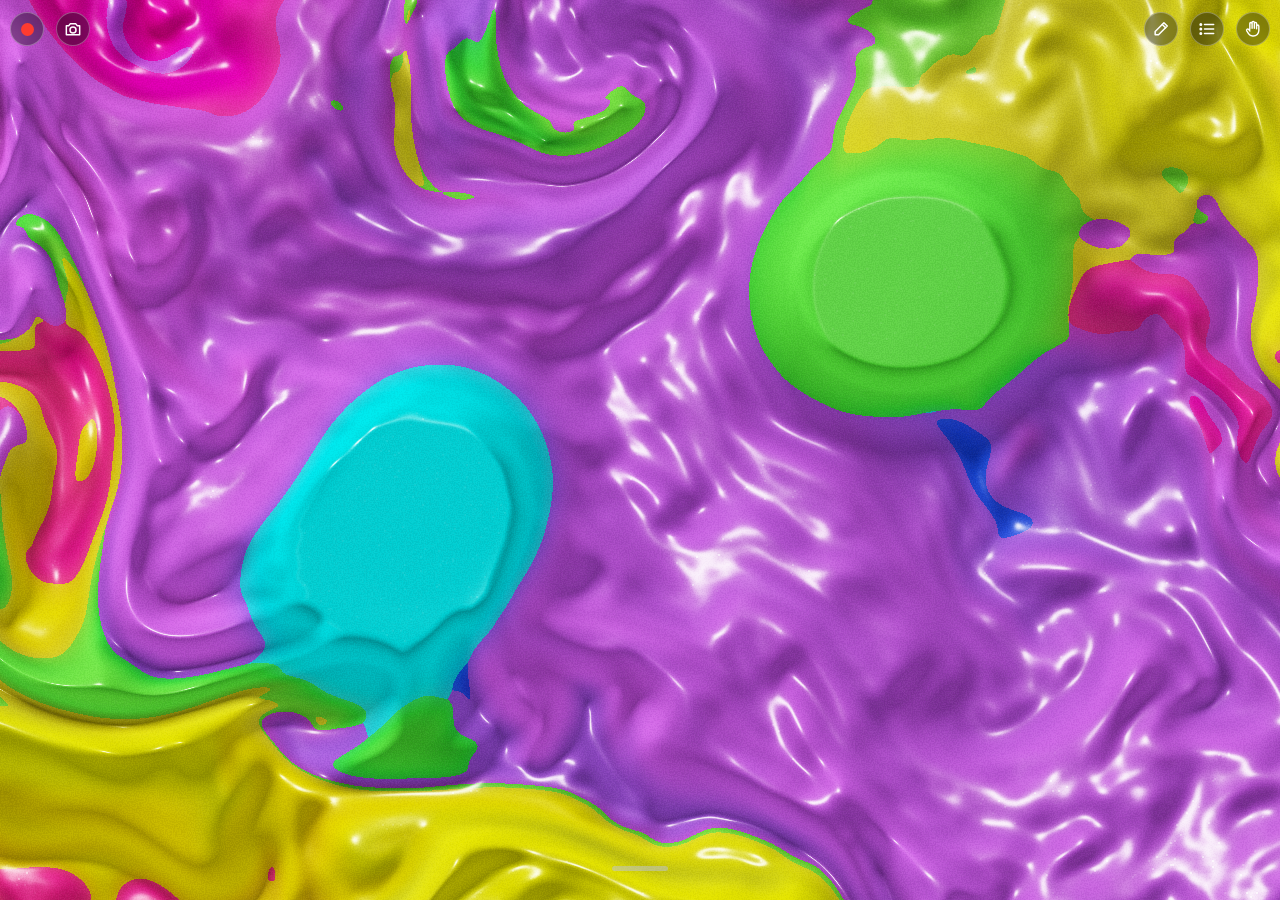
==== hand-art/index.html @ afaa4b69 "v146: new black ripple floor image; golden light comes and goes at random places Co-Authored-By: Cla" ====
<!doctype html>
<html lang="ko">
<head>
<meta charset="utf-8">
<meta name="viewport" content="width=device-width,initial-scale=1,viewport-fit=cover,user-scalable=no,interactive-widget=resizes-visual">
<title>Hand Flow Art</title>
<meta name="theme-color" content="#000000">
<link rel="manifest" href="manifest.json">
<link rel="stylesheet" href="fonts/gowun-batang.css">
<link rel="icon" href="icons/icon-192.png">
<link rel="apple-touch-icon" href="icons/apple-touch-icon.png">
<meta name="apple-mobile-web-app-capable" content="yes">
<meta name="mobile-web-app-capable" content="yes">
<style>
:root{--mtxt:#fff;--bg:#000;--glass:rgba(12,20,38,.62);--line:rgba(255,255,255,.14);--ink:#f4efe4;--mute:rgba(244,239,228,.66);--accent:#f7c844}
*{box-sizing:border-box;margin:0;padding:0;-webkit-tap-highlight-color:transparent}
html,body{height:100%;background:var(--bg);color:var(--ink);font:16px/1.4 -apple-system,"Pretendard","Apple SD Gothic Neo","Noto Sans KR",system-ui,sans-serif;overflow:hidden;touch-action:none;user-select:none;-webkit-user-select:none}
#app{position:fixed;left:50%;top:50%;width:100vw;height:100vh;overflow:hidden;transform:translate(-50%,-50%);transform-origin:50% 50%}
canvas#art,canvas#fx{position:fixed;inset:0;width:100%;height:100%;display:block}
canvas#fx{pointer-events:none}
.bar{display:block;width:56px;height:5px;border-radius:3px;background:rgba(190,196,206,.55);transition:background .35s,box-shadow .35s}
body.detect .bar{background:#fff;box-shadow:0 0 12px rgba(255,255,255,.95)}
#cap{position:fixed;top:env(safe-area-inset-top);left:env(safe-area-inset-left);right:env(safe-area-inset-right);z-index:8;display:flex;justify-content:space-between;align-items:center;padding:4px 4px 8px;pointer-events:none}
#cap .grp{display:flex;align-items:center;gap:0;pointer-events:auto}
#cap button{width:46px;height:50px;border:0;background:transparent;padding:0;color:#fff;touch-action:none;-webkit-tap-highlight-color:transparent;
  display:flex;align-items:center;justify-content:center;cursor:pointer}            /* big invisible touch area around each round button */
#cap .ring{width:34px;height:34px;border-radius:17px;border:1px solid rgba(255,255,255,.3);background:rgba(10,12,16,.40);backdrop-filter:blur(6px);-webkit-backdrop-filter:blur(6px);
  display:flex;align-items:center;justify-content:center;transition:transform .12s}
#cap button:active .ring{transform:scale(.9)}
#cap svg{width:20px;height:20px}
#gestBtn.on .ring{background:rgba(255,255,255,.92);color:#111;border-color:#fff}
body.detect #gestBtn.on .ring{box-shadow:0 0 12px rgba(255,255,255,.9)}
#gestBtn.busy .ring{animation:gbusy 1s ease-in-out infinite}
@keyframes gbusy{50%{opacity:.45}}
#recBtn .dot{width:13px;height:13px;border-radius:7px;background:#ff3b30;transition:border-radius .2s,width .2s,height .2s}
#recBtn.on .dot{width:11px;height:11px;border-radius:2px}
#recTime{font:600 12px/1 system-ui,sans-serif;margin-left:2px;color:#fff;background:rgba(255,59,48,.85);padding:5px 8px;border-radius:10px;display:none;font-variant-numeric:tabular-nums}
body.rec #recTime{display:block}
#flash{position:fixed;inset:0;background:#fff;opacity:0;pointer-events:none;z-index:7;transition:opacity .35s}
#grab{position:fixed;left:0;right:0;bottom:0;z-index:5;height:calc(env(safe-area-inset-bottom) + 64px);display:flex;justify-content:center;padding-top:30px;touch-action:none;transition:opacity .3s}
body.menu #grab{opacity:0;pointer-events:none}
.head{display:flex;flex-direction:column;align-items:center;gap:10px;padding:2px 0 12px;touch-action:none}
#status{font-size:16px;color:var(--ink);display:flex;align-items:center;gap:8px;text-align:center}
#status:before{content:"";width:8px;height:8px;border-radius:50%;background:rgba(190,196,206,.6);flex:0 0 auto}
body.detect #status:before{background:#fff;box-shadow:0 0 8px #fff}
.dock{position:fixed;left:50%;bottom:0;z-index:6;transform:translate(-50%,calc(100% + 24px));width:100%;max-width:430px;padding:0 16px calc(env(safe-area-inset-bottom) + 14px);transition:transform .38s cubic-bezier(.2,.8,.2,1)}
body.menu .dock{transform:translate(-50%,0)}
.panel{background:var(--glass);border:1px solid var(--line);border-radius:22px;padding:12px;backdrop-filter:blur(14px);-webkit-backdrop-filter:blur(14px)}
.row{display:flex;gap:8px}
.row+.row{margin-top:10px}
.chips{overflow-x:auto;scrollbar-width:none}
.chips::-webkit-scrollbar{display:none}
.chip{flex:0 0 auto;display:flex;align-items:center;gap:8px;border:1px solid var(--line);background:rgba(255,255,255,.04);color:var(--ink);border-radius:999px;padding:8px 12px 8px 8px;font:inherit;font-size:16px}
.chip i{display:flex;width:44px;height:18px;border-radius:9px;overflow:hidden}
.chip i span{flex:1}
.chip[aria-pressed=true]{border-color:var(--accent);background:rgba(247,200,68,.14)}
.btn{flex:1;min-height:48px;border:1px solid var(--line);background:rgba(255,255,255,.06);color:var(--ink);border-radius:14px;font:inherit;font-size:16px;font-weight:600}
.btn.main{flex:1.6;background:var(--ink);color:#101826;border-color:transparent}
.btn.main.on{background:#d8262c;color:#fff}
#gyroBtn.on,#musicBtn.on,#liteBtn.on{background:var(--ink);color:#101826}
.btn:active,.chip:active{transform:scale(.97)}
#install{display:none}
.speed{display:flex;align-items:center;gap:12px;margin:0 2px 12px;touch-action:none}
.speed span{font-size:16px;color:var(--mute);flex:0 0 auto}
.speed b{font-size:16px;font-weight:600;min-width:64px;text-align:right;font-variant-numeric:tabular-nums}
#speed,#plopSize{flex:1;-webkit-appearance:none;appearance:none;height:28px;background:transparent;touch-action:none}
#plopSize::-webkit-slider-runnable-track{height:4px;border-radius:2px;background:linear-gradient(90deg,#3a6a7a,#8fd3e8)}
#plopSize::-moz-range-track{height:4px;border-radius:2px;background:linear-gradient(90deg,#3a6a7a,#8fd3e8)}
#speed::-webkit-slider-runnable-track{height:4px;border-radius:2px;background:linear-gradient(90deg,#00c8ff,#ffd000,#ff5a00)}
#plopSize::-webkit-slider-thumb,#speed::-webkit-slider-thumb{-webkit-appearance:none;width:26px;height:26px;margin-top:-11px;border-radius:50%;background:#fff;box-shadow:0 1px 6px rgba(0,0,0,.4)}
#speed::-moz-range-track{height:4px;border-radius:2px;background:linear-gradient(90deg,#00c8ff,#ffd000,#ff5a00)}
#plopSize::-moz-range-thumb,#speed::-moz-range-thumb{width:26px;height:26px;border:0;border-radius:50%;background:#fff}
.seg{gap:0;margin:0 0 12px;overflow-x:auto;scrollbar-width:none;border:1px solid var(--line);border-radius:14px;padding:3px;background:rgba(255,255,255,.04)}
.seg::-webkit-scrollbar{display:none}
.seg button{flex:1 0 auto;padding:0 10px;min-height:42px;border:0;border-radius:11px;background:transparent;color:var(--mute);font:inherit;font-size:16px;font-weight:600}
.seg button[aria-pressed=true]{background:var(--ink);color:#101826}
body.water #palettes,body.pond #palettes,body.halo #palettes,body.light #palettes,body.cloud #palettes,body.ink #palettes{display:none}
body:not(.cloud) #clouds{display:none}
body:not(.ink) #inks{display:none}
body:not(.light) #lights{display:none}
body:not(.water) #plopRow,body:not(.water) #floors,body:not(.water) #rainRow{display:none}
body:not(.pond) #pondRow,body:not(.pond) #pondSunRow,body:not(.pond) #pondFloorRow{display:none}
#pondFloorRow{margin-bottom:8px}
#pondSunRow{margin-bottom:8px}
#pondRow{margin-bottom:10px}
#rainRow{margin-bottom:10px}
#rangeRow{margin-top:10px}
#rangeRow[hidden],#camRow[hidden]{display:none}
#gyroBtn{flex:1.45;white-space:nowrap;padding-left:6px;padding-right:6px}   /* removed from the menu (hand tracking: the ✋ button at the top) */
body:not(.halo) #haloColRow,body:not(.halo) #beadRow{display:none}
#dipRow[hidden]{display:none}
.chip i.sw{width:24px;height:18px;border-radius:9px;border:1px solid rgba(255,255,255,.25)}
.hint{font-size:16px;color:var(--mute);text-align:center;margin-top:10px;line-height:1.5}
.hint b{color:var(--ink);font-weight:600}
/* ---- 마음 남기기 ---- */
#mind{position:fixed;left:0;right:0;top:0;bottom:0;z-index:9;display:none;flex-direction:column;touch-action:auto;user-select:text;-webkit-user-select:text;
  background:rgba(0,0,0,.68)}                                  /* the art keeps flowing underneath at about 30% */
body.mind #mind{display:flex}
body.mind #grab,body.mind #cap,body.mind .dock{display:none}
.mhead{display:flex;align-items:center;justify-content:space-between;padding:calc(env(safe-area-inset-top) + 8px) 8px 4px}
.mhead button{width:52px;height:52px;border:0;background:transparent;color:var(--mtxt);display:flex;align-items:center;justify-content:center}
.mhead svg{width:28px;height:28px;filter:drop-shadow(0 1px 3px rgba(0,0,0,.35)) drop-shadow(0 2px 8px rgba(0,0,0,.35))}   /* the same white and the same soft shadow as the letters */
#mMusic.off{opacity:.45}
.mtitle{font-size:22px;font-weight:600;color:#fff;letter-spacing:.02em;text-shadow:0 1px 10px rgba(0,0,0,.45)}
.mbody{flex:1;display:flex;flex-direction:column;padding:28px 28px 0;min-height:0}
#mind .mdate,#mView .mdate{font-family:"Gowun Batang","Noto Serif KR","Nanum Myeongjo","Noto Serif CJK KR",serif;color:rgba(255,255,255,.78);font-size:16px;margin-bottom:16px;text-shadow:0 1px 6px rgba(0,0,0,.5)}
.mwrap{position:relative;flex:1;min-height:0}
#mText,#mFly{position:absolute;inset:0;width:100%;height:100%;padding:0;border:0;outline:0;resize:none;background:transparent;color:var(--mtxt);
  font:400 25px/1.8 "Gowun Batang","Noto Serif KR","Nanum Myeongjo","Noto Serif CJK KR",serif;letter-spacing:.01em;
  text-shadow:0 1px 3px rgba(0,0,0,.35),0 2px 16px rgba(0,0,0,.35);white-space:pre-wrap;word-break:keep-all;overflow-wrap:anywhere;caret-color:#fff}
#mText{overflow:auto}
#mText::placeholder{color:rgba(255,255,255,.55)}
#mFly{pointer-events:none;overflow:visible}
#mFly span{display:inline-block;transition-property:transform,opacity,filter;transition-timing-function:cubic-bezier(.3,.1,.3,1)}
.mfoot{display:flex;gap:14px;padding:12px 20px calc(env(safe-area-inset-bottom) + 18px)}
.mbtn{flex:1;height:54px;border-radius:27px;border:1px solid rgba(255,255,255,.38);background:rgba(255,255,255,.16);backdrop-filter:blur(12px);-webkit-backdrop-filter:blur(12px);
  color:#fff;font:600 18px/1 -apple-system,"Pretendard","Apple SD Gothic Neo","Noto Sans KR",system-ui,sans-serif;letter-spacing:.02em;text-shadow:0 1px 6px rgba(0,0,0,.3)}
.mbtn:active{transform:scale(.97);background:rgba(255,255,255,.24)}
.mbtn.solid{background:rgba(255,255,255,.88);color:#14202a;text-shadow:none;border-color:transparent}
.mbtn.danger{color:#ffb3ad}
#mModal{position:fixed;inset:0;z-index:11;display:none;align-items:center;justify-content:center;background:rgba(0,0,0,.42);backdrop-filter:blur(6px);-webkit-backdrop-filter:blur(6px);touch-action:auto;padding:20px}
#mModal.on{display:flex}
.mcard{width:100%;max-width:380px;max-height:100%;overflow:auto;background:rgba(18,26,36,.78);border:1px solid rgba(255,255,255,.16);border-radius:26px;padding:26px 20px 20px;color:#fff;
  backdrop-filter:blur(18px);-webkit-backdrop-filter:blur(18px);text-align:center}
.mcard h3{font-size:20px;font-weight:600;margin-bottom:8px}
.mcard p{color:rgba(255,255,255,.72);font-size:15px;line-height:1.5;margin-bottom:18px}
.mcard .mbtns{display:flex;flex-direction:column;gap:10px}
.mcard .mbtn{flex:0 0 auto;height:52px}
.mdots{display:flex;justify-content:center;gap:18px;margin:6px 0 22px}
.mdots i{width:16px;height:16px;border-radius:50%;border:1.5px solid rgba(255,255,255,.7)}
.mdots i.f{background:#fff;border-color:#fff}
.mdots.shake{animation:mshake .4s}
@keyframes mshake{20%,60%{transform:translateX(-10px)}40%,80%{transform:translateX(10px)}}
.mpad{display:grid;grid-template-columns:repeat(3,1fr);gap:10px;margin-bottom:12px}
.mpad button{height:60px;border-radius:30px;border:1px solid rgba(255,255,255,.18);background:rgba(255,255,255,.08);color:#fff;font:500 24px/1 system-ui,sans-serif}
.mpad button:active{background:rgba(255,255,255,.22)}
.mpad button.x{border:0;background:transparent;font-size:20px}
.mlink{border:0;background:transparent;color:rgba(255,255,255,.66);font:inherit;font-size:15px;padding:10px;text-decoration:underline;text-underline-offset:3px}
.mlist{display:flex;flex-direction:column;gap:10px;text-align:left;margin-bottom:14px}
.mcard.klist{display:flex;flex-direction:column;overflow:hidden}
.mcard.klist .mlist{flex:1 1 auto;min-height:0;overflow:auto;overscroll-behavior:contain}
.mcard.klist .mbtns{flex:0 0 auto}
#mCard.arming{pointer-events:none}   /* a tap that was meant for the button underneath never lands on what just appeared */
.mitem{display:flex;gap:12px;align-items:center;border:1px solid rgba(255,255,255,.14);background:rgba(255,255,255,.06);border-radius:16px;padding:8px;color:#fff;font:inherit;text-align:left}
.mitem .mthumb{width:52px;height:52px;border-radius:14px;flex:0 0 auto;object-fit:cover;background:#111;box-shadow:0 0 0 1px rgba(255,255,255,.22)}
.mrow{position:relative}
.mrow .mitem{width:100%;padding-right:52px}
.mitem>div{flex:1;min-width:0}
.mtrash{position:absolute;right:4px;top:50%;transform:translateY(-50%);width:44px;height:44px;border:0;border-radius:22px;background:transparent;color:rgba(255,255,255,.72);display:flex;align-items:center;justify-content:center}
.mtrash:active{background:rgba(255,255,255,.12)}
.mtrash svg{width:22px;height:22px}
.mitem b{display:block;font-size:13px;font-weight:500;color:rgba(255,255,255,.65);margin-bottom:3px}
.mitem span{display:block;font-size:16px;line-height:1.35;overflow:hidden;display:-webkit-box;-webkit-line-clamp:2;-webkit-box-orient:vertical}
#mView{position:fixed;inset:0;z-index:10;display:none;flex-direction:column;background:transparent;touch-action:auto}
#mView.on{display:flex}
#mView .mbtn[hidden]{display:none}
body.mlocked #mView .mbody,body.mlocked #mView .mfoot,body.mlocked #mView .mhead{visibility:hidden}   /* covered until the PIN is entered again */
#mView .mveil{position:absolute;inset:0;background:rgba(0,0,0,.68)}
body.mview #grab,body.mview #cap,body.mview .dock{display:none}
#mView > *:not(.mveil){position:relative}
#mView .mread{flex:1;overflow:auto;color:var(--mtxt);font:400 25px/1.8 "Gowun Batang","Noto Serif KR","Nanum Myeongjo","Noto Serif CJK KR",serif;white-space:pre-wrap;word-break:keep-all;overflow-wrap:anywhere;
  text-shadow:0 1px 3px rgba(0,0,0,.35),0 2px 16px rgba(0,0,0,.35);user-select:text;-webkit-user-select:text;
  width:100%;min-height:0;padding:0;border:0;outline:0;resize:none;background:transparent;caret-color:#fff;letter-spacing:.01em}   /* a kept note can be rewritten in place */
#mToast{position:fixed;left:50%;bottom:calc(env(safe-area-inset-bottom) + 96px);transform:translate(-50%,20px);z-index:12;opacity:0;pointer-events:none;
  background:rgba(18,26,36,.86);color:#fff;border-radius:20px;padding:11px 18px;font-size:15px;transition:opacity .3s,transform .3s;white-space:nowrap}
#mToast.on{opacity:1;transform:translate(-50%,0)}
</style>
</head>
<body>
<div id="app">
<canvas id="art"></canvas>
<canvas id="fx"></canvas>
<video id="video" playsinline muted style="display:none"></video>

<div id="cap"><div class="grp"><button id="recBtn" aria-label="녹화"><span class="ring"><span class="dot"></span></span></button>
  <button id="shotBtn" aria-label="캡처"><span class="ring"><svg viewBox="0 0 24 24" fill="none" stroke="currentColor" stroke-width="1.8" stroke-linecap="round" stroke-linejoin="round"><path d="M4 8h3l1.6-2.2h6.8L17 8h3v11H4z"/><circle cx="12" cy="13.2" r="3.6"/></svg></span></button><span id="recTime">0:00</span></div>
  <div class="grp">
  <button id="penBtn" aria-label="마음 남기기"><span class="ring"><svg viewBox="0 0 24 24" fill="none" stroke="currentColor" stroke-width="1.8" stroke-linecap="round" stroke-linejoin="round"><path d="M15.5 4.5l4 4L9 19H5v-4z"/><path d="M13.5 6.5l4 4"/></svg></span></button>
  <button id="bookBtn" aria-label="간직한 마음 리스트"><span class="ring"><svg viewBox="0 0 24 24" fill="none" stroke="currentColor" stroke-width="1.8" stroke-linecap="round" stroke-linejoin="round"><path d="M9 6.5h11M9 12h11M9 17.5h11"/><circle cx="4.6" cy="6.5" r=".9" fill="currentColor"/><circle cx="4.6" cy="12" r=".9" fill="currentColor"/><circle cx="4.6" cy="17.5" r=".9" fill="currentColor"/></svg></span></button>
  <button id="gestBtn" aria-label="손 인식 켜기"><span class="ring"><svg viewBox="0 0 24 24" fill="none" stroke="currentColor" stroke-width="1.7" stroke-linecap="round" stroke-linejoin="round"><path d="M8.2 12.2V5.6a1.35 1.35 0 0 1 2.7 0v5.6M10.9 11.2V4.2a1.35 1.35 0 0 1 2.7 0v7M13.6 11.2V5.4a1.35 1.35 0 0 1 2.7 0v6.4M16.3 11.8V8.6a1.35 1.35 0 0 1 2.7 0v5.2a6.6 6.6 0 0 1-6.6 6.6h-.9a5.6 5.6 0 0 1-4.7-2.6l-2.3-3.6a1.4 1.4 0 0 1 2.2-1.7l1.6 1.9"/></svg></span></button></div></div>
<div id="flash"></div>
<div id="grab" aria-label="메뉴 열기"><span class="bar"></span></div>

<div class="dock" id="sheet">
  <div class="panel">
    <div class="head" id="sheetHead"><span class="bar"></span><div id="status">손 인식 꺼짐 · 화면을 문질러 보세요</div></div>
    <div class="row seg" id="modeSeg"><button data-m="paint">Pigment</button><button data-m="water">Ripple</button><button data-m="pond">Puddle</button><button data-m="light">Aurora</button><button data-m="cloud">Cloud</button><button data-m="halo">Halo</button><button data-m="ink">Ink</button></div>
    <div class="speed"><span>흐름 속도</span><input type="range" id="speed" min="0" max="100" step="1"><b id="speedVal"></b></div>
    <div class="speed" id="plopRow"><span>퐁당 크기</span><input type="range" id="plopSize" min="0" max="100" step="1" aria-label="퐁당 크기"><b id="plopVal"></b></div>
    <div class="row chips" id="palettes"></div>
    <div class="row chips" id="lights"></div>
    <div class="row chips" id="clouds"></div>
    <div class="row chips" id="inks"></div>
    <div class="row chips" id="pondFloorRow"><button class="chip" data-pf="0"><i class="sw" style="background:linear-gradient(135deg,#8c8270,#c9bda4 45%,#6e675c)"></i>자갈</button><button class="chip" data-pf="1"><i class="sw" style="background:radial-gradient(circle,#111 30%,#e8b060 34%,#111 40%,#222 60%,#d99a48 64%,#111 70%)"></i>검은 물결</button></div>
    <div class="row chips" id="pondSunRow"><button class="chip" data-ps="0"><i class="sw" style="background:linear-gradient(135deg,#1d2622,#3e4a46 50%,#151b19)"></i>흐린 밤</button><button class="chip" data-ps="1"><i class="sw" style="background:linear-gradient(135deg,#fff3c4,#9fd1a0 50%,#5e8f63)"></i>햇살 낮</button></div>
    <div class="row chips" id="pondRow"><button class="chip" data-pr="0">비 그침</button><button class="chip" data-pr="1">약한 비</button><button class="chip" data-pr="2">장맛비</button><button class="chip" data-pr="3">폭우</button></div>
    <div class="row chips" id="rainRow"><button class="chip" data-r="0">비 없음</button><button class="chip" data-r="1">이슬비</button><button class="chip" data-r="2">비</button><button class="chip" data-r="3">소나기</button></div>
    <div class="row chips" id="haloColRow"><button class="chip" data-hc="white">링 화이트</button><button class="chip" data-hc="random">링 색 랜덤</button></div>
    <div class="speed" id="beadRow"><span>구슬 배경</span><input type="range" id="beadSize" min="20" max="100" step="1" aria-label="구슬 배경 범위"><b id="beadVal"></b></div>
    <div class="row chips" id="floors"><button class="chip" data-f="2"><i class="sw" style="background:linear-gradient(135deg,#000,#1b1d20 50%,#000)"></i>검은 유리</button><button class="chip" data-f="1"><i class="sw" style="background:linear-gradient(135deg,#1c2328,#3a464e 50%,#11171b)"></i>다크 그레이</button><button class="chip" data-f="3"><i class="sw" style="background:#1d2024;background-image:linear-gradient(#5a5f66 1.5px,transparent 1.5px),linear-gradient(90deg,#5a5f66 1.5px,transparent 1.5px);background-size:8px 8px"></i>그레이 타일</button><button class="chip" data-f="0"><i class="sw" style="background:linear-gradient(135deg,#8c8270,#c9bda4 45%,#6e675c)"></i>자갈</button><button class="chip" data-f="4"><i class="sw" style="background:linear-gradient(135deg,#7a3c12,#d08a45 45%,#8a4a1c)"></i>사우나</button></div>
    <div class="speed" id="rangeRow" hidden><span>손 인식 범위</span><input type="range" id="handRange" min="0" max="100" step="1" aria-label="손 인식 범위"><b id="handRangeVal"></b></div>
    <div class="row" id="camRow" hidden>
      <button class="btn main" id="camBtn">손 인식 시작</button>
      <button class="btn" id="seedBtn">새 캔버스</button>
      <button class="btn" id="snapBtn">저장</button>
    </div>
    <div class="row">
      <button class="btn" id="musicBtn">음악 끄기</button>
      <button class="btn" id="gyroBtn">기울기 센서 켜기</button>
      <button class="btn" id="fsBtn">전체화면</button>
      <button class="btn" id="install">앱 설치</button>
    </div>
    <div class="row"><button class="btn" id="pinBtn">비밀번호 바꾸기</button><button class="btn" id="liteBtn">가벼운 모드 켜기</button></div>
    <div class="row"><button class="btn" id="bakOut">마음 백업 내보내기</button><button class="btn" id="bakIn">백업 가져오기</button></div>
    <p class="hint" id="hintTxt"><b>손가락</b> 흐름 그리기 · <b>검지만 펴기</b> 방향 분사<br><b>엄지+검지 집기</b> 소용돌이 · <b>주먹</b> 굳히기<br><b>손가락 톡 굽히기</b> 색이 터짐</p>
    <p class="hint" id="ver">버전 146</p>
  </div>
</div>
<!-- 마음 남기기: write over the flowing art, then keep it (locked with a 4-digit PIN, on this phone only) or let it flow away -->
<div id="mind" aria-hidden="true">
  <div class="mhead"><button id="mBack" aria-label="닫기"><svg viewBox="0 0 24 24" fill="none" stroke="currentColor" stroke-width="1.7" stroke-linecap="round"><path d="M6 6l12 12M18 6L6 18"/></svg></button><button id="mShot" aria-label="이미지로 저장"><svg viewBox="0 0 24 24" fill="none" stroke="currentColor" stroke-width="1.7" stroke-linecap="round" stroke-linejoin="round"><path d="M4 8h3l1.6-2.2h6.8L17 8h3v11H4z"/><circle cx="12" cy="13.2" r="3.6"/></svg></button></div>
  <div class="mbody"><div id="mDate" class="mdate"></div><div class="mwrap"><textarea id="mText" placeholder="지금 마음을 적어 보세요" maxlength="3000"></textarea><div id="mFly"></div></div></div>
  <div class="mfoot"><button class="mbtn" id="mLet">흘려보내기</button><button class="mbtn" id="mKeep">간직하기</button></div>
</div>
<div id="mView" aria-hidden="true"><div class="mveil"></div>
  <div class="mhead"><button id="vBack" aria-label="닫기"><svg viewBox="0 0 24 24" fill="none" stroke="currentColor" stroke-width="1.7" stroke-linecap="round"><path d="M6 6l12 12M18 6L6 18"/></svg></button><button id="vShot" aria-label="이미지로 저장"><svg viewBox="0 0 24 24" fill="none" stroke="currentColor" stroke-width="1.7" stroke-linecap="round" stroke-linejoin="round"><path d="M4 8h3l1.6-2.2h6.8L17 8h3v11H4z"/><circle cx="12" cy="13.2" r="3.6"/></svg></button></div>
  <div class="mbody"><div id="vDate" class="mdate"></div><textarea class="mread" id="vText" maxlength="3000" spellcheck="false"></textarea></div>
  <div class="mfoot"><button class="mbtn" id="vDel">지우기</button><button class="mbtn" id="vShare">리스트 보기</button><button class="mbtn" id="vUndo" hidden>되돌리기</button><button class="mbtn" id="vSave" hidden>간직하기</button></div>
</div>
<div id="mModal" aria-hidden="true"><div class="mcard" id="mCard"></div></div>
<div id="mToast"></div>
</div><!-- #app -->

<script>
'use strict';
/* ================= Palettes ================= */
const PALETTES = {
  'Neon':      ['#00F0FF','#FF007F','#FFEF00','#4BFF36','#BF4BF8','#001EFF'],
  'Cyber':     ['#FE0194','#00E5FF','#7C4DFF','#F500EB','#0CD4FF','#EFFE01'],
  'Synthwave': ['#3A0CA3','#7209B7','#B5179E','#F72585','#4361EE','#4CC9F0'],
  'Tropical':  ['#4DEEEA','#74EE15','#FFE700','#F000FF','#001EFF','#00FFA3'],
  'Dream':     ['#FF5BFF','#D34DEE','#7B2BFF','#2AC9F9','#56F1FF','#F72585'],
  'White Blue':['#F4F8FF','#0A3DFF','#FFFFFF','#1E8BFF','#BFD7FF','#002A9E'],
  'Yellow Green':['#FFE600','#1FB83A','#FFF59A','#0B8A45','#C8F53A','#6EE86A'],
  'Mono':      ['#F2F2F2','#141414','#BDBDBD','#4A4A4A','#E0E0E0','#7A7A7A']
};
let paletteName = 'Neon';
const hex2rgb = h => [1,3,5].map(i => parseInt(h.substr(i,2),16)/255);
const pal = () => PALETTES[paletteName].map(hex2rgb);
let palFlat = new Float32Array(pal().flat());

/* ================= WebGL2 setup ================= */
const canvas = document.getElementById('art');
const gl = canvas.getContext('webgl2',{alpha:false,antialias:false,depth:false,stencil:false,preserveDrawingBuffer:false});
if(!gl){ document.getElementById('status').textContent='이 기기는 WebGL2를 지원하지 않습니다'; throw new Error('no webgl2'); }
const canRenderFloat = gl.getExtension('EXT_color_buffer_float') || gl.getExtension('EXT_color_buffer_half_float');
const hasF32Lin=!!gl.getExtension('OES_texture_float_linear');
const IFMT = canRenderFloat ? gl.RGBA16F : gl.RGBA8;
const TYPE = canRenderFloat ? gl.HALF_FLOAT : gl.UNSIGNED_BYTE;

const VS = `#version 300 es
precision highp float;
in vec2 aPos; uniform vec2 texel;
out vec2 vUv,vL,vR,vT,vB;
void main(){vUv=aPos*.5+.5;vL=vUv-vec2(texel.x,0.);vR=vUv+vec2(texel.x,0.);vT=vUv+vec2(0.,texel.y);vB=vUv-vec2(0.,texel.y);gl_Position=vec4(aPos,0.,1.);}`;
const H = `#version 300 es
precision highp float;precision highp sampler2D;
in vec2 vUv,vL,vR,vT,vB;out vec4 o;
/* inputs are wrapped (period 97) and multiplied by small numbers only: the values never grow large enough to lose precision on phone GPUs
   (large ones turned noise into straight seams and square blocks on some phones) */
float hash(vec2 p){p=mod(p,97.);vec3 q=fract(vec3(p.xyx)*.1031);q+=dot(q,q.yzx+33.33);return fract((q.x+q.y)*q.z);}
float vn(vec2 p){vec2 i=floor(p),f=clamp(p-i,0.,1.);f=f*f*(3.-2.*f);   /* f from p-floor(p): never disagrees with i on any GPU */return mix(mix(hash(i),hash(i+vec2(1,0)),f.x),mix(hash(i+vec2(0,1)),hash(i+1.),f.x),f.y);}
float bristle(vec2 uv,vec2 dims,float sd){vec2 q=uv*dims;return .55*vn(q/2.2+sd)+.3*vn(q/5.+sd*1.7)+.15*vn(q/11.-sd);}
`;
/* Pond noise that stays exact on phone GPUs: the lattice is wrapped (period 97) before hashing and the hash uses small multipliers,
   so the numbers never grow large enough to lose precision (large ones turn noise into straight lines and square blocks on some phones) */
const PD_GL=`float ph(vec2 p){p=mod(p,97.);p=fract(p*vec2(.1031,.1030));p+=dot(p,p.yx+33.33);return fract((p.x+p.y)*p.x);}
float pvn(vec2 p){vec2 i=floor(p),f=clamp(p-i,0.,1.);f=f*f*(3.-2.*f);return mix(mix(ph(i),ph(i+vec2(1,0)),f.x),mix(ph(i+vec2(0,1)),ph(i+1.),f.x),f.y);}
float fbm(vec2 p){float s=0.,a=.5;for(int i=0;i<5;i++){s+=a*pvn(p);p=mod(p*2.03+vec2(1.7,9.2),97.*8.);a*=.5;}return s;}
`;   // Pond: soft multi-scale noise
const FS = {
splatVelSet: H+`uniform sampler2D uT;uniform float aspect,radius,strength;uniform vec2 point;uniform vec3 color;
void main(){vec2 p=vUv-point;p.x*=aspect;float w=clamp(exp(-dot(p,p)/radius)*strength,0.,1.);vec2 b=texture(uT,vUv).xy;o=vec4(mix(b,color.xy,w),0.,1.);}`,
splatVel: H+`uniform sampler2D uT;uniform float aspect,radius;uniform vec2 point;uniform vec3 color;
void main(){vec2 p=vUv-point;p.x*=aspect;o=vec4(texture(uT,vUv).xyz+exp(-dot(p,p)/radius)*color,1.);}`,
splatDye: H+`uniform sampler2D uT;uniform float aspect,radius,strength;uniform vec2 point;uniform vec4 color;
void main(){vec2 p=vUv-point;p.x*=aspect;float g=exp(-dot(p,p)/radius);
float w=clamp(smoothstep(.06,.5,g)*strength,0.,1.);vec4 b=texture(uT,vUv);
o=vec4(mix(b.rgb,color.rgb,w),min(b.a+(w*.7+g*.6)*color.a*strength,3.2));}`,
maccormack: H+`uniform sampler2D uVel,uSrc;uniform vec2 simTexel,srcTexel;uniform float dt,sharp;uniform vec4 diss;
void main(){vec2 v=texture(uVel,vUv).xy*simTexel*dt;vec2 c=vUv-v;vec4 fwd=texture(uSrc,c);
vec2 xf=vUv+v;vec2 vf=texture(uVel,xf).xy*simTexel*dt;vec4 back=texture(uSrc,xf-vf);
vec4 r=fwd+.5*(texture(uSrc,vUv)-back);
vec2 b=(floor(c/srcTexel-.5)+.5)*srcTexel;
vec4 a1=texture(uSrc,b),a2=texture(uSrc,b+vec2(srcTexel.x,0.)),a3=texture(uSrc,b+vec2(0.,srcTexel.y)),a4=texture(uSrc,b+srcTexel);
r=clamp(r,min(min(a1,a2),min(a3,a4)),max(max(a1,a2),max(a3,a4)));
r=mix(fwd,r,sharp);
o=r/(1.+diss*dt);}`,
dyeSoft: H+`uniform sampler2D uT;uniform float k;                  /* a little paint diffusion: threads thinner than a few pixels melt back into the flow */
void main(){vec2 e=vec2(vR.x-vUv.x,vT.y-vUv.y)*2.2;vec4 c=texture(uT,vUv);
 vec4 a=(texture(uT,vUv+vec2(e.x,0.))+texture(uT,vUv-vec2(e.x,0.))+texture(uT,vUv+vec2(0.,e.y))+texture(uT,vUv-vec2(0.,e.y)))*.15
       +(texture(uT,vUv+e)+texture(uT,vUv-e)+texture(uT,vUv+vec2(e.x,-e.y))+texture(uT,vUv-vec2(e.x,-e.y)))*.1;
 o=mix(c,a/1.,k);}`,
detail: H+`uniform sampler2D uT;uniform vec2 dims;uniform float rate,sd;
void main(){float n=bristle(vUv,dims,sd);o=vec4(mix(rate<1.?texture(uT,vUv).x:n,n,min(rate,1.)),0.,0.,1.);}`,
advectVel: H+`uniform sampler2D uVel;uniform vec2 simTexel;uniform float dt,diss,bounce;
void main(){vec2 c=vUv-dt*texture(uVel,vUv).xy*simTexel;vec2 f=vec2(1.);
if(c.x<0.){c.x=-c.x;f.x=-bounce;}else if(c.x>1.){c.x=2.-c.x;f.x=-bounce;}
if(c.y<0.){c.y=-c.y;f.y=-bounce;}else if(c.y>1.){c.y=2.-c.y;f.y=-bounce;}
o=vec4(texture(uVel,c).xy*f/(1.+diss*dt),0.,1.);}`,
tiltForce: H+`uniform sampler2D uVel,uDye;uniform vec2 force;uniform float k;
void main(){vec4 d=texture(uDye,vUv);float dens=d.a+dot(d.rgb,vec3(.3,.5,.2))*.6-1.15;
o=vec4(texture(uVel,vUv).xy+force*dens*k,0.,1.);}`,
divergence: H+`uniform sampler2D uVel;
void main(){float L=texture(uVel,vL).x,R=texture(uVel,vR).x,T=texture(uVel,vT).y,B=texture(uVel,vB).y;vec2 C=texture(uVel,vUv).xy;
if(vL.x<0.)L=-C.x;if(vR.x>1.)R=-C.x;if(vT.y>1.)T=-C.y;if(vB.y<0.)B=-C.y;o=vec4(.5*(R-L+T-B),0.,0.,1.);}`,
curl: H+`uniform sampler2D uVel;
void main(){float L=texture(uVel,vL).y,R=texture(uVel,vR).y,T=texture(uVel,vT).x,B=texture(uVel,vB).x;o=vec4(.5*(R-L-T+B),0.,0.,1.);}`,
vorticity: H+`uniform sampler2D uVel,uCurl;uniform float curl,dt;
void main(){float L=texture(uCurl,vL).x,R=texture(uCurl,vR).x,T=texture(uCurl,vT).x,B=texture(uCurl,vB).x,C=texture(uCurl,vUv).x;
vec2 f=.5*vec2(abs(T)-abs(B),abs(R)-abs(L));f/=length(f)+1e-4;f*=curl*C;f.y*=-1.;
vec2 v=texture(uVel,vUv).xy+f*dt;o=vec4(clamp(v,-1000.,1000.),0.,1.);}`,
pressure: H+`uniform sampler2D uP,uDiv;
void main(){float L=texture(uP,vL).x,R=texture(uP,vR).x,T=texture(uP,vT).x,B=texture(uP,vB).x;o=vec4((L+R+T+B-texture(uDiv,vUv).x)*.25,0.,0.,1.);}`,
gradient: H+`uniform sampler2D uP,uVel;
void main(){float L=texture(uP,vL).x,R=texture(uP,vR).x,T=texture(uP,vT).x,B=texture(uP,vB).x;vec2 v=texture(uVel,vUv).xy-vec2(R-L,T-B);o=vec4(v,0.,1.);}`,
scale: H+`uniform sampler2D uT;uniform float value;void main(){o=value*texture(uT,vUv);}`,
ambient: H+`uniform sampler2D uVel;uniform float t,amp,dt,fine;
vec2 swirl(vec2 u,vec2 c,float r,float s){vec2 d=u-c;return vec2(-d.y,d.x)*exp(-dot(d,d)/r)*s;}
void main(){vec2 u=vUv;
vec2 f=vec2(sin(u.y*2.3+t*.31)+.5*sin(u.y*5.1+u.x*2.2-t*.58)+.16*fine*sin(u.y*11.+u.x*3.-t*1.05),
            cos(u.x*2.0-t*.27)+.5*cos(u.x*4.7-u.y*2.4+t*.49)+.16*fine*cos(u.x*10.-u.y*4.+t*.88));
f+=swirl(u,vec2(.5+.32*sin(t*.11),.5+.3*cos(t*.14)),.07,26.);
f-=swirl(u,vec2(.5+.3*cos(t*.09+2.),.5+.34*sin(t*.12+1.)),.05,30.);
f+=swirl(u,vec2(.5+.25*sin(t*.17+4.),.5+.25*sin(t*.07+3.)),.02,40.*fine);
o=vec4(texture(uVel,vUv).xy+f*amp*dt,0.,1.);}`,
init: H+`uniform vec3 pal[6];uniform float seed,aspect;
float fbm(vec2 p){float s=0.,a=.5;for(int i=0;i<5;i++){s+=a*vn(p);p=p*2.03+17.1;a*=.5;}return s;}
void main(){vec2 p=vUv*vec2(aspect,1.)*1.25+seed;float m=fbm(p);
 /* a fresh canvas: big marbled masses of every colour in the palette, already folded into each other (never one flat colour) */
 vec2 q=vUv*vec2(aspect,1.)*1.6+seed*.37;vec2 w=vec2(fbm(q+3.1),fbm(q+7.7))-.5;
 float k=fract(fbm(q+w*2.2)*3.2+seed*.13)*6.;float i0=floor(k),fk=k-i0;
 vec3 c0=pal[int(mod(i0,6.))],c1=pal[int(mod(i0+1.,6.))];
 o=vec4(mix(c0,c1,smoothstep(.82,.98,fk)),.9+.12*(m-.5));}`,
display: H+`uniform sampler2D uDye,uDet;uniform vec3 pal[6];uniform vec2 dyeTexel,vO;uniform float dotSize,relief,time,vZ;
float Hh(vec2 uv){vec4 d=texture(uDye,uv);float t=texture(uDet,uv).x;
return d.a*.78+dot(d.rgb,vec3(.3,.5,.2))*.22+(t-.5)*(.05+.04*d.a);}
vec2 grd(vec2 uv,vec2 e){return vec2(Hh(uv-vec2(e.x,0.))-Hh(uv+vec2(e.x,0.)),Hh(uv-vec2(0.,e.y))-Hh(uv+vec2(0.,e.y)));}
void main(){vec2 wuv=(vUv-.5)*vZ+.5+vO;   /* the screen is a window onto a larger canvas */vec4 d=texture(uDye,wuv);float t=texture(uDet,wuv).x;
vec2 g=grd(wuv,dyeTexel*1.5)*.05+grd(wuv,dyeTexel*4.5)*.45+grd(wuv,dyeTexel*12.)*.75;   /* relief from the broad shapes, not every thread */
vec3 n=normalize(vec3(g*relief,1.));
vec3 L=normalize(vec3(-.42,.62,.66));vec3 Hv=normalize(L+vec3(0.,0.,1.));
float diff=max(dot(n,L),0.);
float nh=max(dot(n,Hv),0.);float spec=pow(nh,70.)*1.05+pow(nh,12.)*.16;
float fres=pow(1.-n.z,2.);
float hC=Hh(wuv),hW=0.;for(int i=0;i<4;i++){float a=float(i)*1.5708+.6;hW+=Hh(wuv+vec2(cos(a),sin(a))*dyeTexel*9.);}hW*=.25;
float ao=clamp(1.-(hW-hC)*1.5,.62,1.1);
float lum=dot(d.rgb,vec3(.3,.55,.15));
vec3 nc=pal[0];float nd=1e3;for(int i=0;i<6;i++){vec3 q=d.rgb-pal[i];float dd=dot(q,q);if(dd<nd){nd=dd;nc=pal[i];}}
vec3 base=mix(d.rgb,nc,.6);
{vec3 b=clamp(base,0.,1.);float mx=max(b.r,max(b.g,b.b)),mn=min(b.r,min(b.g,b.b)),dl=mx-mn;   // to HSV
 float hh=0.;if(dl>1e-4){if(mx==b.r)hh=mod((b.g-b.b)/dl,6.);else if(mx==b.g)hh=(b.b-b.r)/dl+2.;else hh=(b.r-b.g)/dl+4.;}
 float sat=mx>0.?dl/mx:0.;
 float nm=max(nc.r,max(nc.g,nc.b)),ns=nm>0.?(nm-min(nc.r,min(nc.g,nc.b)))/nm:0.;          // as vivid as the nearest palette colour — whites stay white, blacks stay black
 float S=dl<.02?sat:max(sat,min(.82,ns)),V=max(mx,min(.72,nm));
 vec3 k=clamp(abs(mod(hh+vec3(0.,4.,2.),6.)-3.)-1.,0.,1.);base=V*mix(vec3(1.),k,S);}
base*=.95+.1*t;
vec3 c=base*(.52+.62*diff)*ao+spec*vec3(1.,.97,.92)*(.6+.4*min(d.a,1.5))+fres*base*.35;
vec2 q=gl_FragCoord.xy/dotSize;vec2 id=floor(q);vec2 f=q-id-.5;float h1=hash(id);
f+=(vec2(h1,hash(id+7.31))-.5)*.45;
float br=clamp(dot(c,vec3(.33)),0.,1.);float r=.36+.16*br+.06*h1;
float dm=1.-smoothstep(r-.17,r,length(f));
c=mix(c*.94,c*(1.02+.04*h1),dm);
c+=step(.988,hash(id+floor(time*4.)))*spec*.7;
c+=(hash(gl_FragCoord.xy+fract(time)*91.)-.5)*.025;
c=1.-exp(-c*1.6);c=clamp(mix(vec3(dot(c,vec3(.3,.55,.15))),c,1.18),0.,1.);o=vec4(c,1.);}`,
waterClear: H+`void main(){o=vec4(0.,0.,0.,1.);}`,
inkClear: H+`void main(){o=vec4(0.);}`,
inkPerm: H+`uniform float aspect,seed;
float fib(vec2 p,float a){mat2 r=mat2(cos(a),sin(a),-sin(a),cos(a));vec2 q=r*p;return vn(vec2(q.x*3.,q.y*85.));}
void main(){vec2 p=vec2(vUv.x*aspect,vUv.y)*6.+seed;
 float f=max(smoothstep(.55,.9,fib(p,.3)),max(smoothstep(.55,.9,fib(p*1.3+7.,1.4)),smoothstep(.55,.9,fib(p*.8+3.,2.4))));
 float fl=.5*vn(p*1.5)+.3*vn(p*4.3)+.2*vn(p*11.);
 float k=(.06+.72*smoothstep(.22,.78,fl)+.42*f)*(.68+.62*vn(p*23.))*.6;   /* very uneven paper → lobed, cauliflower edges */                  /* long kozo fibres carry water fastest; flocs and pores slow it */
 o=vec4(k,0.,0.,1.);}`,
inkSplat: H+`uniform sampler2D uT;uniform vec2 point;uniform float aspect,radius,water;uniform vec3 pig;
void main(){vec4 s=texture(uT,vUv);vec2 d=vUv-point;d.x*=aspect;float g=exp(-dot(d,d)/radius);
 o=vec4(s.rgb+pig*g,min(1.3,s.a+water*g));}`,
inkSettle: H+`uniform sampler2D uA,uS;uniform float fade,dep0,dep1;
void main(){vec4 c=texture(uA,vUv);float w=c.a;float thin=1.-smoothstep(.03,.35,w);float dr=w<.015?1.:clamp(dep0+dep1*thin,0.,1.);
 o=vec4(texture(uS,vUv).rgb*fade+c.rgb*dr,1.);}`,
inkStep: H+`uniform sampler2D uA,uK;uniform vec2 tilt,texel;uniform float dw,gt,pk,dp,ev0,ev1,dep0,dep1;
vec4 F(vec4 n,float kn,vec2 d,vec4 c,float k){                       // flux from neighbour n into this cell: (pigment, water)
 float kf=sqrt(k*kn),w=c.a,wn=n.a,wm=.5*(w+wn);
 float fw=dw*kf*wm*(wn-w);                                          /* wet paper pulls water on: a sharp, creeping front */
 float g=dot(tilt,-d);fw+=gt*kf*(g>0.?g*wn:g*w);                    /* tilted phone: water runs downhill */
 vec3 cn=n.rgb/max(wn,.03),cc=c.rgb/max(w,.03);
 vec3 fp=(fw>0.?fw*cn:fw*cc)*pk+dp*kf*min(1.,wm*3.)*(n.rgb-c.rgb);  /* ink rides the water, lagging a little behind it */
 return vec4(fp,fw);}
void main(){vec4 c=texture(uA,vUv);float k=texture(uK,vUv).r;
 vec4 s=F(texture(uA,vL),texture(uK,vL).r,vec2(-1.,0.),c,k)+F(texture(uA,vR),texture(uK,vR).r,vec2(1.,0.),c,k)
       +F(texture(uA,vT),texture(uK,vT).r,vec2(0.,1.),c,k)+F(texture(uA,vB),texture(uK,vB).r,vec2(0.,-1.),c,k);
 vec2 e1=texel,e2=vec2(texel.x,-texel.y);                                /* diagonals too: round stains, not octagons */
 s+=.5*(F(texture(uA,vUv+e1),texture(uK,vUv+e1).r,vec2(.7071,.7071),c,k)+F(texture(uA,vUv-e1),texture(uK,vUv-e1).r,vec2(-.7071,-.7071),c,k)
       +F(texture(uA,vUv+e2),texture(uK,vUv+e2).r,vec2(.7071,-.7071),c,k)+F(texture(uA,vUv-e2),texture(uK,vUv-e2).r,vec2(-.7071,.7071),c,k));
 float w=c.a,thin=1.-smoothstep(.03,.35,w),dr=w<.015?1.:clamp(dep0+dep1*thin,0.,1.);   /* ink settles fastest where the water thins: dark rims */
 o=vec4(max(c.rgb+s.rgb-c.rgb*dr,0.),max(w+s.a-(ev0+ev1*w),0.));}`,
inkShow: H+`uniform sampler2D uS,uA;uniform float aspect,vZ;uniform vec2 simTexel,vO;
float fbm(vec2 p){float s=0.,a=.5;for(int i=0;i<4;i++){s+=a*vn(p);p=p*2.03+17.1;a*=.5;}return s;}
float fib(vec2 p,float a){mat2 r=mat2(cos(a),sin(a),-sin(a),cos(a));vec2 q=r*p;return vn(vec2(q.x*2.,q.y*70.));}
vec2 h2i(vec2 p){return vec2(hash(p),hash(p+19.19));}
vec3 crumple(vec2 p,float sd){                                       // crumpled paper: tilted facets + creases (x: facet light, y: crease distance, z: crease strength)
 p+=.55*vec2(fbm(p*.45+sd),fbm(p*.45+sd+5.))+.12*vec2(vn(p*2.3+sd),vn(p*2.3-sd));   /* creases wander, never ruler-straight */
 vec2 ip=floor(p),fp=p-ip;float d1=8.,d2=8.;vec2 id=ip,id2=ip;
 for(int y=-1;y<=1;y++)for(int x=-1;x<=1;x++){vec2 o2=vec2(x,y);vec2 r=o2+.15+.7*h2i(ip+o2+sd)-fp;float d=dot(r,r);
  if(d<d1){d2=d1;id2=id;d1=d;id=ip+o2;}else if(d<d2){d2=d;id2=ip+o2;}}
 vec2 tl=h2i(id*1.7+sd)-.5;
 float st=hash(id+id2+sd*.37);st=st*st;                                /* some creases deep, most faint */
 return vec3(dot(tl,vec2(-.6,.8)),sqrt(d2)-sqrt(d1),st);}
vec3 hanji(vec2 p,out float crease){
 vec3 c=vec3(.935,.885,.785);
 c=mix(c,vec3(.89,.82,.70),smoothstep(.45,.85,fbm(p*1.6+3.))*.45);          /* uneven, slightly aged tone */
 c*=.955+.07*fbm(p*4.5+8.);
 vec3 A=crumple(p*2.6,1.3),B=crumple(p*6.5,7.7);
 c*=1.+A.x*.13+B.x*.075;                                                /* each facet catches the light a little differently */
 float w1=.012+.02*A.z,w2=.016+.02*B.z;
 float k1=(1.-smoothstep(0.,w1,A.y))*(.25+.75*A.z),k2=(1.-smoothstep(0.,w2,B.y))*(.15+.6*B.z);
 // fine wrinkles: thin wandering ridge lines at three sizes, each with a lit side and a shaded side
 float wr=0.,wl=0.;
 for(int i=0;i<3;i++){float sc=2.8*pow(2.25,float(i)),am=1./(1.+float(i)*.7);vec2 o=vec2(float(i)*7.3,float(i)*3.1);
  float r=1.-abs(2.*fbm(p*sc+o)-1.),r2=1.-abs(2.*fbm((p+vec2(-.0025,.0035)/sc*3.)*sc+o)-1.);
  wr+=pow(r,14.)*am;wl+=(pow(r2,14.)-pow(r,14.))*am;}
 crease=max(k1,min(1.,wr));
 c*=1.-.135*k1-.075*k2-.21*wr;c+=vec3(.15,.143,.12)*clamp(wl,0.,1.);      /* crease shadows and lit lips */
 c+=vec3(.075,.072,.06)*(1.-smoothstep(0.,.015,abs(A.y-w1-.012)))*A.z;   /* a bright lip beside the deep creases */
 float f1=smoothstep(.70,.95,fib(p*4.,.4)),f2=smoothstep(.70,.95,fib(p*5.3+3.,1.9)),f3=smoothstep(.75,.97,fib(p*7.1+9.,2.8)),f4=smoothstep(.80,.98,fib(p*11.+2.,.9));
 c+=vec3(.035,.031,.022)*max(f1,f2);c-=vec3(.045,.05,.055)*f3+vec3(.03,.04,.05)*f4;   /* long mulberry fibres, light and dark */
 float pulp=vn(p*120.)*.6+vn(p*260.)*.4;c*=.92+.16*pulp;                /* rough pulp: clumps and pits */
 c*=.93+.13*vn(p*700.);                                                /* tooth of the paper */
 c-=vec3(.10,.11,.13)*smoothstep(.985,1.,hash(floor(p*520.)))*.55;       /* tiny specks of bark */
 return c;}
float dens(vec2 uv){return dot(texture(uS,uv).rgb,vec3(.3333));}
void main(){vec2 uv=(vUv-.5)*vZ+.5+vO;vec2 p=vec2(uv.x*aspect,uv.y);   /* the hanji sheet is larger than the screen: tilting slides along it */
 vec2 wv=(vec2(vn(p*70.),vn(p*70.+7.3))-.5)*simTexel*3.2;            /* the fibres fray every edge */
 vec3 S=texture(uS,uv+wv).rgb;vec4 A=texture(uA,uv+wv);
 vec3 ab=S+A.rgb*.8;float d=dot(ab,vec3(.3333));
 // fine dendrites where a stain ends: ink pulled along single fibres
 float gx=dens(uv+wv+vec2(simTexel.x,0.))-dens(uv+wv-vec2(simTexel.x,0.)),gy=dens(uv+wv+vec2(0.,simTexel.y))-dens(uv+wv-vec2(0.,simTexel.y));
 float halo=.25*(dens(uv+wv+vec2(4.*simTexel.x,0.))+dens(uv+wv-vec2(4.*simTexel.x,0.))+dens(uv+wv+vec2(0.,4.*simTexel.y))+dens(uv+wv-vec2(0.,4.*simTexel.y)));
 float edge=max(smoothstep(.02,.10,length(vec2(gx,gy)))*smoothstep(.03,.18,d),smoothstep(.02,.12,halo)*(1.-smoothstep(.02,.12,d)))*(1.-smoothstep(.9,2.2,d));
 vec2 q=p*38.+vec2(fbm(p*7.),fbm(p*7.+4.))*2.5;
 float v1=1.-abs(2.*fbm(q)-1.),v2=1.-abs(2.*fbm(q*2.3+9.)-1.);
 float veins=max(smoothstep(.93,.99,v1),smoothstep(.95,.995,v2)*.7)*smoothstep(.35,.7,fbm(p*5.+2.));   /* only here and there */
 vec3 hue=ab/max(d,1e-4);
 float crisp=smoothstep(.006,.03,d+(vn(p*150.)-.5)*.02);              /* stains end in a crisp, frayed line, not a blur */
 ab*=crisp;
 float lv=d*2.6+(fbm(p*14.)-.5)*.5,fr=fract(lv);                       /* each wash dried with its own faint rim */
 ab+=hue*smoothstep(.0,.05,fr)*(1.-smoothstep(.05,.16,fr))*smoothstep(.05,.2,d)*(1.-smoothstep(1.2,2.,d))*.10;
 ab+=hue*veins*edge*max(.35,halo*.9);
 ab*=mix(1.,.72+.56*vn(p*430.),.55);                                 /* pigment caught in the paper's grain */
 ab*=1.+.55*smoothstep(.05,.6,d)*(fbm(p*9.+fbm(p*3.)*2.)-.5)+.25*(fbm(p*31.)-.5);   /* mottled clouds inside the stain */
 ab=3.2*(1.-exp(-ab/3.2));
 float cr;vec3 pap=hanji(p,cr);
 ab*=1.+.18*cr*smoothstep(.02,.2,d);                                   /* ink pools a little in the deep creases */
 vec3 col=pap*exp(-ab);
 col*=1.-.05*smoothstep(.05,.6,A.a);                                 /* still-wet paper looks a touch darker */
 col*=1.-.07*pow(length(vUv-.5)*1.3,2.);
 o=vec4(col,1.);}`,

cloudPass: H+`uniform sampler2D uD,uN;uniform float aspect;uniform vec3 pal[6],bgc;uniform vec4 thm;uniform vec4 sty;uniform vec3 lay;uniform vec2 lo[3];uniform vec4 lw[3],lc[3],lm[3];uniform vec2 pan;
/* tiling noise (period 8) whose every octave is folded back into [0,8): the numbers stay small on any GPU, at any time,
   so the gas can never break into flat facets with straight edges — only smooth curves */
float vnP(vec2 x){return texture(uN,x*.125+.001953125).r;}   /* the tiling noise is baked once into a small texture: cheap on a phone, smooth everywhere */
float fbP5(vec2 x){float s=0.,a=.5;x=mod(x,8.);for(int i=0;i<5;i++){s+=a*vnP(x);x=mod(mat2(2.,1.,-1.,2.)*x+vec2(1.7,9.2),8.);   /* integer rotation-scale (×2.24): keeps the tiling, no axis-aligned grain */a*=.42;}return s/.86;}
float fbP3(vec2 x){float s=0.,a=.5;x=mod(x,8.);for(int i=0;i<3;i++){s+=a*vnP(x);x=mod(mat2(2.,1.,-1.,2.)*x+vec2(4.1,2.6),8.);a*=.47;}return s/.84;}
/* the colours of the gas come from the chosen tone: 6 stops around a wheel */
vec3 nebCol(float h){h=fract(h);vec3 c=mix(pal[0],pal[1],smoothstep(.05,.20,h));c=mix(c,pal[2],smoothstep(.27,.38,h));c=mix(c,pal[3],smoothstep(.40,.50,h));c=mix(c,pal[4],smoothstep(.55,.66,h));
 c=mix(c,pal[5],smoothstep(.72,.84,h));return mix(c,pal[0],smoothstep(.88,1.,h));}
void main(){vec2 uv=vUv;vec4 D=texture(uD,uv);
 vec2 p=vec2(uv.x*aspect,uv.y)-vec2(D.x*aspect,D.y);
 float wc=thm.x;   /* 0 = glowing gas (light adds up), 1 = watercolour (pigment layered, darker blooming rims) */
 vec3 col=bgc;float A=0.;vec2 ld=normalize(vec2(.6,.8));float thin=1.-.85*D.z;
 for(int i=0;i<3;i++){float fi=float(i);
  float sc=lay.x*(1.7-.45*fi),al=(.5+.25*fi)*lay.z;
  vec2 pl=p+pan*(.45+.275*fi);                                /* tilting looks around: the near gas slides more than the far (depth) */
  vec2 q=mod(pl*sc+lo[i],16.);                                  /* the wind's travel arrives here already folded small */
  vec2 w=vec2(fbP3(q*.5+lw[i].xy),fbP3(q*.5+lw[i].zw))-.5;
  vec2 qq=q+w*sty.w;
  qq+=.35*vec2(sin(qq.y*.7854+lm[i].y),cos(qq.x*.7854+lm[i].z));   /* long curling currents */
  float d=fbP5(qq);
  float cov=sty.x+lm[i].x+.09*(fbP3(pl*.45+lc[i].xy)-.5);
  float lo_=1.-cov,dens=smoothstep(lo_,lo_+sty.y,d);
  float dl=fbP5(qq+ld*.35);float lit=clamp(.55+(d-dl)*5.,0.,1.);
  float a=dens*al*thin;
  float hue=(fbP3(qq*.5+lc[i].zw)-.5)*1.7+.5+fi*.23+.45*(fbP3(pl*.21+lc[i].yx)-.5)+lm[i].w;   /* colour follows the folds of the gas (curved), and changes gently — never in straight parallel bands */   /* broad regions of colour that travel with the wind */
  vec3 hc=nebCol(hue);vec3 cc;
  if(wc>.5){cc=hc*(.6+.62*lit);cc=mix(cc,pal[3]*1.1,pow(dens,3.)*lit*.45);                        /* pale light in the thick of it */
   float edge=smoothstep(.02,.22,dens)*(1.-smoothstep(.22,.55,dens));cc*=1.-thm.w*edge;               /* watercolour: pigment gathers at the rim of every bloom */
   cc*=.65+.35*vnP(qq*2.3);a*=.92;}                                                                    /* and the wash is never even */
  else{cc=hc*(.80+.55*lit)*thm.y;cc+=vec3(1.,.93,.84)*pow(dens,3.2)*lit*.75*thm.y;}
  float rim=smoothstep(.15,.55,dens)*(1.-smoothstep(.55,.95,dens))*smoothstep(.6,1.,lit);
  cc+=hc*rim*(wc>.5?.0:.4*thm.y);
  if(wc>.5)col=mix(col,cc,clamp(a,0.,1.));else col+=cc*a*(.85-.15*fi);A=max(A,a);}
 if(wc<.5)col=bgc+(1.-exp(-(col-bgc)*1.35));
 {float l=dot(col,vec3(.3,.5,.2));col=max(mix(vec3(l),col,thm.z),0.);}
 o=vec4(col,A);}`,
cloudOut: H+`uniform sampler2D uC;uniform float time,bg,seed;uniform vec2 res,pan;
/* dozens of stars: a few big bright ones, many tiny faint ones, each twinkling at its own pace */
vec3 stars(vec2 fc,float cell,float sd,float thr,float big){vec2 g=fc/cell;vec2 id=floor(g);vec3 a=vec3(0.);
 for(int j=-1;j<=1;j++)for(int i=-1;i<=1;i++){vec2 c=id+vec2(float(i),float(j));float h=hash(c+sd);if(h<thr)continue;
  vec2 pos=c+.15+.7*vec2(hash(c*1.7+sd+3.1),hash(c*2.3+sd+7.7));vec2 dv=(g-pos)*cell;float d=length(dv);
  float b=pow(hash(c*3.1+sd+1.3),1.6);float sz=mix(.85,big,pow(hash(c*.61+sd+9.),2.5))*(res.y/1000.);   /* size and brightness chosen apart: big-faint, small-bright, all mixed */
  float ph=hash(c+sd*3.+11.)*6.283,sp=.5+2.2*hash(c*.37+sd+5.);
  float tw=.65+.35*sin(time*sp+ph)*(.6+.4*sin(time*sp*.43+ph*2.1));
  float core=exp(-d*d/(sz*sz*.9)),halo=exp(-d/(sz*3.2))*.32+exp(-d*d/(sz*sz*30.))*.18;
  vec3 tint=mix(vec3(.78,.86,1.),vec3(1.,.92,.80),hash(c*5.3+sd));
  a+=tint*(core+halo)*(.35+.65*b)*tw;}   /* round soft glows only: no straight glints anywhere */
 return a;}
void main(){vec4 n=texture(uC,vUv);vec3 c=n.rgb;float white=step(1.5,bg);
 vec2 fc=gl_FragCoord.xy+vec2(time*.6,time*.25);vec2 pp=pan*res.y;   /* the stars are farthest of all: they shift least when tilting */
 vec3 st=stars(fc+pp*.30,res.y*.16,seed,.38,3.8)*2.2+stars(fc+71.+pp*.22,res.y*.085,seed+4.4,.62,2.2)*1.6+stars(fc+213.+pp*.15,res.y*.06,seed+9.1,.72,1.3)*1.1;
 float occ=1.-.6*smoothstep(.2,.9,n.a);
 if(white>.5)c-=(vec3(1.)-vec3(.35,.45,.70))*min(st,vec3(1.))*.55*occ;    /* on white the stars show as soft blue-grey glints */
 else c+=st*occ;
 c*=1.-(white>.5?.05:.18)*pow(length(vUv-.5)*1.2,2.);
 c+=(hash(gl_FragCoord.xy+fract(time)*53.)-.5)*.008;o=vec4(c,1.);}`,
partInit: H+`uniform float seed;
void main(){vec2 q=gl_FragCoord.xy;o=vec4(vec2(hash(q+seed),hash(q*1.31+seed+7.))*2.-.5,hash(q*.77+seed+3.),hash(q*2.13+seed+11.));}`,   /* the light lives in a space 4× the screen (2×2), the screen is its middle */
partStep: H+`uniform sampler2D uP,uVel;uniform vec2 simTexel,force,tilt,pan;uniform float dt,t,seed,aspect,emitFrac;uniform vec4 emit[4];uniform float emitK[4],emitHue[4];
vec2 flowB(vec2 p,float t){            // big slow wave currents that never cross the walls (stream function)
 float PI=3.14159;vec2 v=vec2(0.);
 float a1=.030*cos(t*.13),a2=.020*sin(t*.17+1.),a3=.014*cos(t*.11+2.),a4=.010*sin(t*.23);
 v+=a1*PI*vec2(sin(PI*p.x)*cos(PI*p.y),-cos(PI*p.x)*sin(PI*p.y));
 v+=a2*PI*vec2(sin(2.*PI*p.x)*cos(PI*p.y),-2.*cos(2.*PI*p.x)*sin(PI*p.y));
 v+=a3*PI*vec2(3.*sin(PI*p.x)*cos(3.*PI*p.y),-cos(PI*p.x)*sin(3.*PI*p.y));
 v+=a4*PI*vec2(2.*sin(3.*PI*p.x)*cos(2.*PI*p.y),-3.*cos(3.*PI*p.x)*sin(2.*PI*p.y));
 return v;}
void main(){vec4 s=texture(uP,vUv);vec2 p=s.xy;float life=s.z,lane=s.w;
 vec2 ps=p-pan;vec2 sc=clamp(ps,0.,1.);float ins=smoothstep(-.35,.05,min(min(ps.x,1.-ps.x),min(ps.y,1.-ps.y)));   /* fades out far beyond the view: no seam where the flow changes */
 vec2 v=texture(uVel,sc).xy*simTexel*ins;                  // hands / touch push the light (only where the screen is)
 float ph=lane*6.2831;
 vec2 w=vec2(.010*sin(p.y*9.+t*.5+ph),.018*sin(p.x*8.+t*.7+ph)); // ripples along the strands
 vec2 fb=v+flowB((p+.5)*.5,t)*3.2;                              // the great slow currents turn through the whole 4× space, sweeping light in and out of view
 float tl=length(tilt);
 if(tl>.01){float al=dot(fb,tilt)/(length(fb)*tl+1e-5);          // flowing the way the phone leans → faster, against it → slower
  fb*=clamp(1.+al*tl*2.6,.6,2.6);fb+=tilt*.04;}
 p+=(fb+w+force*.05)*dt;
 bool born=lane>=1.;float hue=fract(lane);
 if(born){p+=v*.6*dt;}                                      // new light rides its own flow harder → it carves its own stream
 for(int k=0;k<4;k++){if(emitK[k]<=0.)continue;             // fresh light pushes every other light aside (like paint)
  vec2 d=(p-emit[k].xy)*vec2(aspect,1.);float g=exp(-dot(d,d)/.012);
  float other=born?smoothstep(.02,.06,abs(hue-emitHue[k])):1.;
  p+=normalize(d+1e-5)/vec2(aspect,1.)*g*emitK[k]*.45*other*dt;}
 if(p.x<-.5)p.x=-1.-p.x;if(p.x>1.5)p.x=3.-p.x;if(p.y<-.5)p.y=-1.-p.y;if(p.y>1.5)p.y=3.-p.y;   // the walls are far outside the screen
 float eW=min(min(p.x+.5,1.5-p.x)*aspect,min(p.y+.5,1.5-p.y));
 life-=dt*(born?.11+.05*hash(vUv*91.7):.05+.08*hash(vUv*91.7))+dt*4.*smoothstep(.03,.0,eW);   /* new flows last a while */      /* no light piling up along the walls */
 if(life<0.){vec2 rr=vec2(hash(vUv+t+seed),hash(vUv*1.7+t+seed+3.));p=hash(vUv*5.9+t+seed)<.55?pan-.08+rr*1.16:rr*2.-.5;life=1.;lane=fract(lane);}   /* most fading light is reborn around the view */
 // emission: a few particles per frame are reborn at a fingertip as a new, bright stream
 float tot=emitK[0]+emitK[1]+emitK[2]+emitK[3];
 if(tot>0.&&hash(vUv*913.7+fract(t*3.17)*97.)<emitFrac*tot){
  float r=hash(vUv*37.1+fract(t*1.93)*51.)*tot;int ei=0;float acc=emitK[0];
  if(r>acc){ei=1;acc+=emitK[1];} if(r>acc){ei=2;acc+=emitK[2];} if(r>acc){ei=3;}
  vec4 e=emit[ei];float ang=atan(e.w,e.z)+(hash(vUv*5.3+t)-.5)*.9;
  float j=hash(vUv*11.7+t)*.03;
  p=e.xy+vec2(cos(ang)/aspect,sin(ang))*j+(vec2(hash(vUv*3.1+t),hash(vUv*4.7+t))-.5)*vec2(.008/aspect,.008);
  float hj=(hash(vUv*2.9+t)-.5)*.02;                       // tiny hue spread → richer, still one colour
  life=1.;lane=1.+fract(emitHue[ei]+hj)*.999;}
 o=vec4(p,life,lane);}`,
present: H+`uniform sampler2D uT;void main(){o=vec4(texture(uT,vUv).rgb,1.);}`,
trailFade: H+`uniform sampler2D uT;uniform float k;uniform vec2 dp;void main(){vec2 q=vUv+dp;float ins=step(0.,q.x)*step(q.x,1.)*step(0.,q.y)*step(q.y,1.);o=texture(uT,q)*k*ins;}`,   /* when the view slides, the glowing trails slide with the space */
glowDown: H+`uniform sampler2D uT;uniform vec2 px;
void main(){vec3 c=vec3(0.);float W=0.;for(int y=-3;y<=3;y++)for(int x=-3;x<=3;x++){float w=exp(-float(x*x+y*y)*.18);c+=texture(uT,vUv+vec2(x,y)*px).rgb*w;W+=w;}o=vec4(c/W,1.);}`,
lightComp: H+`uniform sampler2D uT,uG;uniform vec3 pal[6];uniform float time,aspect,tM;uniform vec2 vO;
void main(){vec2 uv=vUv;vec3 avg=(pal[0]+pal[1]+pal[2]+pal[3]+pal[4]+pal[5])/6.;
 vec3 bg=mix(vec3(.004,.006,.016),vec3(.012,.018,.045),uv.y);
 bg+=avg*.22*exp(-pow((uv.y-.80)/.07,2.))*(.6+.4*vn(vec2(uv.x*3.+time*.05,1.)));          // horizon glow
 bg+=avg*.06*exp(-pow((uv.y-.80)/.25,2.));
 vec2 sp=uv*vec2(aspect,1.)*260.;vec2 si=floor(sp);float st=step(.996,hash(si))*smoothstep(.5,.0,length(sp-si-.5))*(.5+.5*sin(time*2.+hash(si)*40.));
 bg+=vec3(.8,.85,1.)*st*.6*smoothstep(.35,.9,uv.y);
 vec2 tu=(uv+vO+tM)/(1.+2.*tM);vec3 tr=texture(uT,tu).rgb,gw=texture(uG,tu).rgb;   /* this view's part of the larger trail canvas */
 vec3 c=bg+tr*.85+gw*.55;
 c=1.-exp(-c*1.15);c=clamp(mix(vec3(dot(c,vec3(.3,.55,.15))),c,1.3),0.,1.);
 o=vec4(c,1.);}`,

waterStep: H+`uniform sampler2D uT;uniform float c2,damp,w2,hs,aspect,sm;uniform vec2 tilt;
void main(){vec4 s=texture(uT,vUv);float hC=s.x,v=s.y;
float lap=texture(uT,vL).x+texture(uT,vR).x+texture(uT,vT).x+texture(uT,vB).x-4.*hC;
v+=(c2*lap-w2*hC+tilt.x*(vUv.x-.5)*aspect+tilt.y*(vUv.y-.5))*hs;
v+=.025*(texture(uT,vL).y+texture(uT,vR).y+texture(uT,vT).y+texture(uT,vB).y-4.*v);   /* grid-scale noise dies out, real waves stay */
v*=damp;hC+=v*hs;
hC+=sm*lap;                                                                  /* very rough water: the finest crinkles melt first, big waves stay */
o=vec4(hC,v,0.,1.);}`,
waterPress: H+`uniform sampler2D uT;uniform float aspect,radius,depth,k;uniform vec2 point;
void main(){vec4 s=texture(uT,vUv);vec2 p=vUv-point;p.x*=aspect;float g=exp(-dot(p,p)/radius);
 float w=clamp(g*k,0.,1.);float h=mix(s.x,min(s.x,-depth*g),w);o=vec4(h,s.y*(1.-w*.6),0.,1.);}`,
waterPoke: H+`uniform sampler2D uT;uniform float aspect,radius,amp;uniform vec2 point;
void main(){vec4 s=texture(uT,vUv);vec2 p=vUv-point;p.x*=aspect;float g=exp(-dot(p,p)/radius);o=vec4(s.x,s.y-amp*g,0.,1.);}`,
waterGrad: H+`uniform sampler2D uT;void main(){float l=texture(uT,vL).x,r=texture(uT,vR).x,b=texture(uT,vB).x,t=texture(uT,vT).x,c=texture(uT,vUv).x;
o=vec4((r-l)*.5,(t-b)*.5,l+r+b+t-4.*c,c);}`,
waterRender: H+`uniform sampler2D uH,uS,uF;uniform float fRot,fOk;uniform vec4 fMap,fBox;uniform vec2 simTexel;uniform float aspect,time,nk,floorType,rainN,rainVis,rough,swlN;uniform vec4 swl[4];uniform vec3 sunDir;uniform vec4 rain[100];uniform vec2 viewT,pan;
// raindrop impacts: fine capillary ring packets, computed per pixel (crisp at any resolution)
vec2 rainGrad(vec2 p,vec2 gsurf,out float spark){vec2 gr=vec2(0.);spark=0.;
 vec2 pw=p+gsurf*.0035+.0025*vec2(sin(p.y*61.+p.x*23.),sin(p.x*57.-p.y*31.));   // rings ride on and are bent by the existing waves
 for(int i=0;i<100;i++){if(float(i)>=rainN)break;vec4 r=rain[i];
  vec2 dv=pw-vec2(r.x*aspect,r.y);float d=length(dv);float age=r.z;
  float R0=.004+.11*age;if(d>R0*1.1+.006||d<R0*.9-.05){if(age<.12)spark+=exp(-age*22.)*exp(-d*d/(.000006+.00004*r.w))*r.w;continue;}   /* far from this ring: skip the costly part */
  float an=atan(dv.y,dv.x),sd=r.w*37.+float(i)*1.7;
  float R=(.004+.11*age)*(1.+.055*sin(an*2.+sd)+.03*sin(an*3.-sd*1.3)+.012*sin(an*5.+sd*.7));   // uneven front: wind and current stretch it
  float x=R-d;if(x<-.006||x>.05)continue;
  float K=900.-380.*r.w;float W=.006+.022*age;            // wavelength, packet width grows (dispersion)
  float A=(.25+.75*r.w)*.00038*exp(-age*2.6)*(.8+.2*sin(an*3.+sd));   // strength varies around the ring
  float env=x>0.?exp(-x*x/(W*W)):exp(-x*x/.000012);
  float dh=A*K*cos(x*K)*env;
  gr-=dh*dv/max(d,1e-4);
  spark+=exp(-age*22.)*exp(-d*d/(.000006+.00004*r.w))*r.w;}   // the instant of impact: a short bright splash
 return gr;}
#define TAU 6.28318530718
vec2 h2(vec2 p){return vec2(hash(p),hash(p+19.19));}
float fbm4(vec2 p){float s=0.,a=.5;for(int i=0;i<4;i++){s+=a*vn(p);p=p*2.07+13.7;a*=.5;}return s;}
float swellH(vec2 p,float t){
 return .0060*sin(dot(p,vec2(.80,.60))*7.0-t*.85)
       +.0042*sin(dot(p,vec2(-.45,.89))*11.0-t*1.10+1.3)
       +.0030*sin(dot(p,vec2(.97,-.24))*17.0-t*1.35+2.1)
       +.0018*sin(dot(p,vec2(.20,.98))*27.0-t*1.70+.4);}
float gustK(vec2 p,float t){float g=.5+.25*sin(p.x*2.3+p.y*1.1+t*.11)+.15*sin(p.x*-1.4+p.y*3.1-t*.08)+.10*sin(p.x*4.7-p.y*2.6+t*.17);return smoothstep(.38,.78,g);}
float ripH(vec2 p,float t,float gk){p+=.012*vec2(sin(p.y*7.3+p.x*2.1)+sin(p.x*4.9-p.y*3.7),sin(p.x*6.1-p.y*1.9)+sin(p.y*5.3+p.x*3.3));float s=0.;
 s+=sin(dot(p,vec2(.93,.37))*61.-t*2.6);
 s+=sin(dot(p,vec2(-.41,.91))*73.-t*2.9+1.7);
 s+=.8*sin(dot(p,vec2(.12,-.99))*89.-t*3.2+4.1);
 s+=.7*sin(dot(p,vec2(-.85,-.53))*103.-t*3.5+2.6);
 s+=.5*sin(dot(p,vec2(.62,.78))*127.-t*3.9+.9);
 return s*(.00005+.00026*gk);}
float caus(vec2 q,float t,float soft){                     // organic caustic web: warped cell borders, no axis-aligned structure
 q+=.55*vec2(vn(q*.55+t*.11),vn(q*.55+5.2-t*.09))+.18*vec2(vn(q*1.7-t*.2),vn(q*1.7+9.1+t*.17));
 vec2 ip=floor(q),fp=q-ip;float d1=8.,d2=8.;
 for(int y=-1;y<=1;y++)for(int x=-1;x<=1;x++){vec2 o2=vec2(x,y);vec2 h=h2(ip+o2);
  vec2 r=o2+.5+.2*sin(t*.7+6.2831*h)-fp;float d=dot(r,r);   /* small jitter: nearest cells stay inside the 3x3 search */if(d<d1){d2=d1;d1=d;}else if(d<d2)d2=d;}
 float e=sqrt(d2)-sqrt(d1);float w=(.30+.25*vn(q*.9+3.3))*(1.+soft*1.6);return pow(1.-smoothstep(0.,w,e),2.4-soft)*(.55+.7*vn(q*.6-t*.07));}   /* soft: deeper water → wider, dimmer lines */
vec3 stoneCol(float a,float b){vec3 c=mix(vec3(.50,.45,.38),vec3(.80,.74,.63),a);
 c=mix(c,vec3(.62,.46,.31),step(.55,b));c=mix(c,vec3(.30,.29,.28),step(.76,b));c=mix(c,vec3(.68,.42,.30),step(.88,b));c=mix(c,vec3(.86,.84,.78),step(.95,b));return c;}
float pebbles(vec2 q,float sc,float fill,out vec2 dir,out vec2 id){
 vec2 s=q*sc;vec2 ip=floor(s),fp=s-ip;float best=9.,bh=-1.;dir=vec2(0.);id=ip;
 for(int y=-1;y<=1;y++)for(int x=-1;x<=1;x++){vec2 o2=vec2(x,y);vec2 cid=ip+o2;
  if(hash(cid+41.)>fill)continue;
  vec2 c=o2+h2(cid)*.6+.2;float rad=.30+.20*hash(cid+5.3);float an=hash(cid+9.1)*6.2832;
  vec2 d=fp-c;vec2 lc=vec2(cos(an)*d.x+sin(an)*d.y,-sin(an)*d.x+cos(an)*d.y);lc.x/=1.+.55*hash(cid+2.7);
  float dn=length(lc)/rad;float hgt=(1.-dn*dn)*rad;if(dn<1.&&hgt>bh){bh=hgt;best=dn;dir=d/rad;id=cid;}
  else if(bh<0.&&dn<best){best=dn;dir=d/rad;id=cid;}}
 return best;}
vec3 bed(vec2 q,out float sh){
 vec3 L=normalize(vec3(-.3,.5,.8));
 vec3 sand=vec3(.70,.62,.48)*(.82+.30*vn(q*240.))*(.88+.24*vn(q*19.));
 sand*=.94+.08*sin(dot(q,vec2(.6,.8))*90.+vn(q*8.)*6.);
 vec3 col=sand;sh=1.;
 vec2 dir,id;float d1=pebbles(q,9.,.78,dir,id);
 vec2 dir2,id2;float d2=pebbles(q+3.7,22.,.55,dir2,id2);
 float cshd=smoothstep(1.45,1.0,min(d1,d2*1.1));sh*=1.-.38*cshd;
 if(d2<1.){float dome=sqrt(max(0.,1.-d2*d2));vec3 n=normalize(vec3(-dir2*1.1,dome+.15));
  vec3 c=stoneCol(hash(id2),hash(id2+1.7))*(.85+.3*vn(q*300.+id2));
  col=mix(col,c*(.45+.75*max(dot(n,L),0.)),smoothstep(1.,.88,d2));}
 if(d1<1.){float dome=sqrt(max(0.,1.-d1*d1));vec3 n=normalize(vec3(-dir*1.2,dome+.12));
  vec3 c=stoneCol(hash(id),hash(id+1.7))*(.82+.36*vn(q*170.+id*3.))*(.9+.2*vn(q*40.+id));
  float diff=max(dot(n,L),0.);float spec=pow(max(dot(reflect(-L,n),vec3(0.,0.,1.)),0.),18.)*.12;
  col=mix(col,c*(.40+.80*diff)+spec,smoothstep(1.,.9,d1));sh=mix(sh,1.,smoothstep(1.,.9,d1));}
 return col;}
vec3 tiles(vec2 q){                              // dark gray tiles, big grid (~20 tiles on screen) with light grout lines
 float sz=sqrt(aspect/20.);vec2 c=q/sz;vec2 ic=floor(c),fc=c-ic;
 vec2 e=min(fc,1.-fc)*sz;float d=min(e.x,e.y);                 // distance to the nearest grout line (screen units)
 float aa=max(fwidth(q.x)+fwidth(q.y),.0008);
 float gw=.0042;float grout=1.-smoothstep(gw-aa,gw+aa,d);
 float bev=smoothstep(gw,gw+.012,d);                           // rounded tile edge: a little darker right next to the grout
 vec3 tc=vec3(.105,.112,.120)*(.92+.16*hash(ic+7.3))*(.94+.12*vn(q*38.))*(.82+.18*bev);
 return mix(tc,vec3(.33,.345,.36)*(.9+.2*vn(q*90.)),grout);}
vec3 sky(vec3 R,float t){
 float h=clamp(R.z,0.,1.);
 vec3 c=mix(vec3(.76,.85,.92),vec3(.16,.37,.70),pow(h,.6));
 vec2 cp=R.xy/(R.z+.25)+vec2(t*.012,t*.004);
 float cl=smoothstep(.5,.85,fbm4(cp*.8));
 c=mix(c,vec3(.96,.97,.99),cl*.8);
 float sd=max(dot(R,sunDir),0.);
 c+=vec3(1.,.94,.82)*(pow(sd,900.)*40.+pow(sd,60.)*.3)*(1.-cl*.8);
 return c;}
/* ---- sauna (hinoki bath): the wooden tub photo as the floor, and the room above it mirrored in the water ---- */
vec3 saunaFloor(vec2 hw){vec2 r=(hw-fMap.xy)*fMap.zw;                       /* 0..1 across the photo, fixed to the place (tilt looks around it) */
 vec2 tuv=fRot>.5?vec2(r.y,r.x):vec2(r.x,1.-r.y);                           /* tall screens: the photo turned a quarter */
 vec3 c=fOk>.5?texture(uF,clamp(tuv,.001,.999)).rgb:vec3(.55,.32,.15);
 return pow(c,vec3(1.35))*.62;}                                             /* wet wood under water: darker, deeper amber */
vec3 woodWall(vec2 q,float side){                                           /* the room's wood as the steamy water mirrors it: soft warm tones only —
                                                                               no plank seams or knots (their mirrored lines read as stray dark stripes) */
 float v=.55*vn(q*vec2(1.3,3.2)+7.)+.45*vn(q*vec2(2.9,7.)+3.);
 return mix(vec3(.46,.23,.08),vec3(.80,.48,.21),.25+.6*v);}
float slosh(vec2 p,float t){                                               /* the bath water: long, slow, smooth swells rocking back and forth */
 p+=.05*vec2(sin(p.y*3.1+t*.35),sin(p.x*2.7-t*.3));
 return .45*(.0060*sin(dot(p,vec2(.90,.43))*8.5-t*1.05)+.0048*sin(dot(p,vec2(-.50,.87))*11.5-t*1.25+1.)
       +.0034*sin(dot(p,vec2(.20,-.98))*15.5-t*1.55+2.)+.0022*sin(dot(p,vec2(-.80,-.60))*22.-t*1.9+.5));}   /* gentle: the floor wavers, it does not warp */
vec3 saunaEnv(vec3 P,vec3 R,float t){
 vec2 lo=fBox.xy,hi=fBox.zw;float hc=1.25;                                  /* the room: walls rise from the tub's edges, ceiling above */
 float tc=hc/max(R.z,1e-3);
 float tx=R.x>1e-4?(hi.x-P.x)/R.x:R.x<-1e-4?(lo.x-P.x)/R.x:1e9;
 float ty=R.y>1e-4?(hi.y-P.y)/R.y:R.y<-1e-4?(lo.y-P.y)/R.y:1e9;
 float tm=min(tc,min(tx,ty));vec3 Q=P+R*tm;vec3 c;
 c=woodWall(tm==tc?Q.xy:tm==tx?vec2(Q.y,Q.z):vec2(Q.x,Q.z),0.);           /* walls and ceiling alike; the lamps' falloff shades them (no hard corner lines) */
 /* warm lamps on the two long walls: light on the wood around them, and the fixtures themselves glowing */
 vec3 L=vec3(0.);float glow=0.;
 for(int i=0;i<4;i++){float fi=float(i);
  vec3 lp=i<2?vec3(mix(lo.x,hi.x,fi<.5?.22:.78),hi.y-.02,.62):vec3(i==2?lo.x+.02:hi.x-.02,mix(lo.y,hi.y,.62),.62);
  vec3 d=Q-lp;float dd=dot(d,d);L+=vec3(1.,.62,.30)*.12/(.015+dd);
  glow+=exp(-dd/.004);}
 c*=.32+L*1.1;
 c+=vec3(3.2,2.6,2.0)*min(glow,1.)*2.6;                                    /* the lamp itself: near-white, so its reflection glints */
 return c;}
vec2 twist(vec2 q){for(int i=0;i<4;i++){if(float(i)>=swlN)break;vec2 d=q-swl[i].xy;float a=swl[i].w*exp(-dot(d,d)/swl[i].z);
  q=swl[i].xy+mat2(cos(a),sin(a),-sin(a),cos(a))*d;}return q;}      /* a whirlpool twists what you see through it */
void main(){
 vec2 uv=vUv;vec2 p=vec2(uv.x*aspect,uv.y);float t=time;
 vec2 gs=texture(uH,uv).xy/simTexel.y*nk;
 vec2 gb;{vec2 d=simTexel*1.6;gb=(texture(uH,uv+d).xy+texture(uH,uv-d).xy+texture(uH,uv+vec2(d.x,-d.y)).xy+texture(uH,uv+vec2(-d.x,d.y)).xy)*.25/simTexel.y*nk;
  gs=mix(gs,gb,smoothstep(.10,.35,length(gs-gb)));}                 /* churned water: fine crinkles are smoothed so the picture never breaks up */
 {float m=length(gs);if(m>.6)gs*=(.6+.45*tanh((m-.6)/.45))/m;}      /* slopes never steeper than ~1: the floor always shows through */
 vec2 pw=p+pan;                                           /* tilting looks around the lake: the floor and the lake's own waves belong to the place, the screen moves over them */
 float gk=min(1.,gustK(pw,t)+rough),e=.0015;              /* rain roughens the whole surface */
 float s0=swellH(pw,t)+ripH(pw,t,gk);
 vec2 ga=vec2(swellH(pw+vec2(e,0.),t)+ripH(pw+vec2(e,0.),t,gk)-s0,swellH(pw+vec2(0.,e),t)+ripH(pw+vec2(0.,e),t,gk)-s0)/e;
 if(floorType>3.5){float q0=slosh(pw,t);ga=vec2(slosh(pw+vec2(e,0.),t)-q0,slosh(pw+vec2(0.,e),t)-q0)/e;}   /* indoors: no wind ripples, only the bath's own slow swell */
 vec2 g=gs+ga;
 float spark;g+=rainGrad(p,gs+ga*.6,spark)*rainVis;spark*=rainVis;   /* heavier rain: rings and splashes show more */
 vec3 N=normalize(vec3(-g,1.));
 vec3 P=vec3(p,0.);vec3 cam=vec3(.5*aspect,-.6,.85)+vec3(viewT.x*aspect*.9,viewT.y*1.1,0.);vec3 V=normalize(cam-P);   // the phone's tilt moves the viewpoint
 float cosT=clamp(dot(N,V),0.,1.);float F=.02+.98*pow(1.-cosT,5.);
 vec3 rd=refract(-V,N,1./1.333);
 float depth=floorType>3.5?.13+.03*smoothstep(-.1,1.1,uv.y):floorType<.5?.045+.30*pow(smoothstep(-.1,1.15,uv.y+pan.y*.6),1.4)+.03*(fbm4(pw*2.2)-.5):.10+.10*smoothstep(-.1,1.1,uv.y+pan.y*.6);
 depth=max(.02,depth-texture(uH,uv).w*2.2);                                // a pressed-down surface really is deeper water
 float tt=depth/max(-rd.z,.08);vec2 hit=p+rd.xy*tt;if(swlN>0.)hit=twist(hit);
 vec2 hw=hit+pan;                                          /* the floor seen there, in the lake's own place */
 float sh=1.;vec3 bc;
 if(floorType>3.5)bc=saunaFloor(hw);                                   // the wooden bath
 else if(floorType<.5)bc=bed(hw,sh);
 else if(floorType<1.5)bc=vec3(.075,.088,.098)*(.9+.2*vn(hw*2.5));     // dark smoked glass
 else if(floorType>2.5)bc=tiles(hw);                                    // dark gray tiles
 else bc=vec3(.030,.034,.038)*(.85+.3*vn(hw*2.5));                    // black glass (faint pattern shows through)
 vec2 gw=gb+ga;vec2 lq=hw-sunDir.xy/sunDir.z*depth*.6+gw*min(1.,.35/max(length(gw),1e-4))*depth*1.2;   /* rough water bends the light web, never scrambles it */
 mat2 r1=mat2(.80,.60,-.60,.80),r2=mat2(.34,-.94,.94,.34);
 /* caustics as real light does it: the sunlight is only gathered into lines and taken from the patches in between (the average stays the same),
    crisp and bright in shallow water, wider and fainter deeper down, scrambled away when the surface is rough */
 float dk=smoothstep(.04,.34,depth),soft=dk*.9;
 if(floorType>3.5){soft=.35;lq*=.45;}                                  /* the bath: a soft, wide web of lamp light */                                     /* the bath: one big, sharp web of lamp light */
 float c1=caus(r1*lq*8.,t*.8,soft),c2=caus(r2*lq*12.5+vec2(3.1,1.7),t*1.0,soft);
 float cs=(c1+c2)*.5;cs=cs*cs*1.3+cs*.25;
 float ck=mix(1.,.38,dk)*(1.-.45*min(gk,1.));
 if(floorType>1.5&&floorType<3.5)cs*=floorType<2.5?.5:.45;                             // black glass / tiles: caustics softer                                                // black glass: caustics 50% weaker
 vec2 huv=vec2(hit.x/aspect,hit.y);
 float lap2=texture(uH,huv).z;
 cs*=1.+clamp(-lap2*nk*900.,-.4,.9);                                   /* a passing wave focuses or spreads the light a little */
 float cm=floorType>3.5?pow(.45+.85*vn(lq*1.7+vec2(t*.05,-t*.04))+.3*vn(lq*4.3-t*.07),2.):1.;   /* bath: some stretches of the web blaze, others nearly fade */
 vec3 lit=floorType>3.5?bc*(.70+vec3(2.6,2.0,1.25)*pow(cs*cm,1.3)*1.5):bc*sh*(.80+ck*(1.15*cs-.17));   /* bath: bright golden lines of lamp light on dark wood */                                 /* lines up to ~1.6×, the patches between ~0.65× of the plain light */
 vec3 absorb=floorType>3.5?vec3(.55,.16,.12):vec3(1.05,.26,.19);   /* the bath: clear water over a short path */float path=tt+depth*1.1;
 if(floorType>.5&&floorType<3.5){
  lit+=vec3(.85,.95,1.)*cs*ck*(floorType<1.5?.10:floorType>2.5?.08:.06);                     // caustic light on glass
  vec3 fr=vec3(rd.x,rd.y,-rd.z);                                         // glossy glass floor mirrors the sky
  vec3 fsk=sky(normalize(fr),t);fsk=mix(vec3(dot(fsk,vec3(.3,.55,.15))),fsk,.35);
  lit+=fsk*(floorType<1.5?.07:floorType>2.5?.03:.045);}
 vec3 under=lit*exp(-absorb*path)+vec3(.03,.15,.16)*(floorType<.5?1.:floorType>3.5?0.:floorType<1.5||floorType>2.5?.3:.16)*(1.-exp(-1.4*path));
 if(floorType>3.5)under+=vec3(.07,.045,.02)*(1.-exp(-2.*path));            /* warm, faintly amber bath water */
 vec3 R=reflect(-V,N);R.z=abs(R.z);
 vec3 col;
 if(floorType>3.5){vec3 Rs=reflect(-V,normalize(vec3(-g*.45,1.)));Rs.z=abs(Rs.z);   /* the room's image bends with the swell, not torn apart by it */
  vec3 env=saunaEnv(vec3(pw,0.),Rs,t);col=under*.88+env*min(.30,F*3.2);                                    /* the room and lamps show clearly, but the wood below never fogs over */                                 /* the mirrored room shows strongly on the water */   /* the room is mirrored: walls near the edges, the ceiling and lamps in between */
  float haze=.015+.03*fbm4(p*1.6+vec2(t*.03,t*.05))*(.6+.4*sin(t*.2));col=mix(col,vec3(.62,.46,.32),haze);}   /* a little steam drifting over the water */
 else col=mix(under,sky(R,t),F);
 col*=1.-.18*pow(length(uv-.5)*1.25,2.);
 col*=1.08;col=(col*(2.51*col+.03))/(col*(2.43*col+.59)+.14);
 // breaking crest at the wall: white water with bubbles, bright and glossy (applied after tone-mapping → stays white)
 // whitecaps only where a wave is steep AND still rising (e.g. where it piles against a wall) — no fixed strip
 float fn=vn(p*90.+vec2(t*2.,-t*1.3))*.55+vn(p*260.-t*3.)*.45;
 float rise=texture(uS,uv).y;
 float foam=smoothstep(.45,.85,length(gs))*smoothstep(.05,.3,rise)*smoothstep(.35,.75,fn);
 col=mix(col,vec3(.96,.98,1.),clamp(foam,0.,1.)*.8);
 col+=vec3(.92,.97,1.)*min(spark,1.)*.55;
 o=vec4(clamp(col,0.,1.),1.);}`,
pdBed: H+PD_GL+`uniform float aspect,seed,ext;uniform vec4 lf[10];uniform vec3 lc[10];
/* one layer of pebbles: jittered cells, each stone its own size, shape, turn and colour; some cells stay empty → uneven gaps */
vec4 pebbles(vec2 p,float sc,float sd,float dens,out float id){
 p*=sc;vec2 c=floor(p);vec4 best=vec4(0.,0.,0.,9.);id=0.;
 for(int j=-1;j<=1;j++)for(int i=-1;i<=1;i++){vec2 g=c+vec2(i,j);if(ph(g+sd*3.1)>dens)continue;
  vec2 cen=g+.18+.64*vec2(ph(g+sd),ph(g+sd+19.19));
  float ang=ph(g+sd*7.7)*3.1416,el=.55+.45*ph(g+sd*5.3),rad=.26+.42*ph(g+sd*2.9);
  vec2 d=p-cen;d=mat2(cos(ang),-sin(ang),sin(ang),cos(ang))*d;d.y/=el;
  float an=atan(d.y,d.x),wob=1.+.10*sin(an*2.+ph(g+sd*9.)*6.3)+.06*sin(an*5.+ph(g+sd*4.)*6.3);
  float r=length(d)/(rad*wob);
  if(r<best.w){best=vec4(d/rad,ang,r);id=ph(g+sd*11.1);}}
 return best;}
vec3 stone(vec4 pb,float id,vec2 q){
 float r=clamp(pb.w,0.,1.),nz=sqrt(max(1.-r*r,0.));vec3 n=normalize(vec3(pb.xy*.85,nz+.35));
 float dif=.62+.38*dot(n,normalize(vec3(-.35,.45,.82)));                       /* soft overcast light from above */
 vec3 c=mix(vec3(.36,.36,.34),vec3(.62,.61,.57),id);                              /* grey, from slate to pale */
 c=mix(c,c*vec3(1.08,.98,.86),step(.72,fract(id*7.3)));                           /* a few warmer, brownish stones */
 c=mix(c,c*vec3(.86,.95,1.04),step(.8,fract(id*13.7)));                           /* and a few cooler ones */
 c*=.86+.22*pvn(q*190.+id*40.)+.08*pvn(q*520.);                                     /* grain and speckles */
 return c*dif*(1.-.35*smoothstep(.7,1.,r));}
float leafMask(vec2 d,out float vein){float x=d.x,hw=.36*pow(max(1.-x*x,0.),.75)*(1.+.12*x);
 vein=1.-smoothstep(0.,.025,abs(d.y))*(1.-.0);
 float side=abs(fract((x-abs(d.y)*1.4)*4.)-.5);vein=max(vein*step(abs(x),.95),(1.-smoothstep(0.,.05,side))*.5*step(abs(d.y),hw*.9));
 return smoothstep(.01,-.01,abs(d.y)-hw)*step(abs(x),1.);}
void main(){vec2 u=vUv*(1.+2.*ext)-ext;vec2 q=vec2(u.x*aspect,u.y);   /* the bed is made larger than the screen: tilting looks around it */
 float D=clamp(.12+.88*smoothstep(.28,.72,fbm(q*.55+seed*1.3)),0.,1.);   /* water everywhere: shallow gravel flats and deeper hollows */
 /* under water: silt, then gravel, stones, big stones (fewer where it is deep), leaves */
 vec3 col=mix(vec3(.15,.15,.12),vec3(.25,.24,.19),fbm(q*9.+seed));col*=.85+.25*pvn(q*240.);
 float id;vec4 pb;float ao=1.;
 pb=pebbles(q,46.,seed+9.,mix(.9,.35,D),id);if(pb.w<1.)col=stone(pb,id,q)*.92;else ao=min(ao,.78+.22*smoothstep(1.,1.25,pb.w));
 pb=pebbles(q,21.,seed+4.,mix(.8,.22,D),id);if(pb.w<1.){col=stone(pb,id,q);ao=1.;}else ao=min(ao,.7+.3*smoothstep(1.,1.3,pb.w));
 pb=pebbles(q,9.5,seed,mix(.62,.08,D),id);if(pb.w<1.){col=stone(pb,id,q);ao=1.;}else ao=min(ao,.65+.35*smoothstep(1.,1.35,pb.w));
 col*=ao;                                                                         /* stones shade the silt right around them */
 for(int k=0;k<10;k++){vec4 L=lf[k];if(L.w<=0.)continue;vec2 d=q-L.xy;float a=L.z;d=mat2(cos(a),sin(a),-sin(a),cos(a))*d/L.w;
  float vein;float m=leafMask(d,vein);if(m<=0.)continue;
  vec3 lcol=lc[k]*(.82+.3*pvn(d*14.+float(k)*7.))*(1.-.25*vein);
  float rot=smoothstep(.62,.8,pvn(d*7.+float(k)*3.));lcol=mix(lcol,col,rot*.8);                 /* old leaves: patches rotted thin */
  col=mix(col,lcol,m*.92);}
 vec3 c2=col;float a=.04+.96*D;
 o=vec4(c2,a);}`,
pdStep: H+`uniform sampler2D uH;uniform vec2 px;uniform float c2,damp,visc;
void main(){vec4 s=texture(uH,vUv);float h=s.x,hp=s.y;
 float n=texture(uH,vUv+vec2(0.,px.y)).x,so=texture(uH,vUv-vec2(0.,px.y)).x,e=texture(uH,vUv+vec2(px.x,0.)).x,w=texture(uH,vUv-vec2(px.x,0.)).x;
 float ne=texture(uH,vUv+px).x,nw=texture(uH,vUv+vec2(-px.x,px.y)).x,se=texture(uH,vUv+vec2(px.x,-px.y)).x,sw=texture(uH,vUv-px).x;
 float lap=(4.*(n+so+e+w)+(ne+nw+se+sw)-20.*h)/6.;               /* 9-point Laplacian: ripples stay round, not square */
 float hn=h+(h-hp)*damp+c2*lap+visc*lap-.0004*h;                  /* wave equation + decay + the finest crinkles melting */
 vec2 e2=min(vUv,1.-vUv);hn*=mix(.93,1.,smoothstep(0.,.025,min(e2.x,e2.y)));   /* the bank holds the water; screen edges let ripples out */
 o=vec4(hn,h,0.,1.);}`,
pdPoke: H+`uniform sampler2D uH;uniform vec4 pk[48],pv[48];uniform int pn;uniform float aspect;
void main(){vec4 s=texture(uH,vUv);float h=s.x;vec2 p=vec2(vUv.x*aspect,vUv.y);
 for(int i=0;i<48;i++){if(i>=pn)break;vec4 k=pk[i];vec2 d=p-vec2(k.x*aspect,k.y);float r2=k.z*k.z,dd=dot(d,d);if(dd>r2*9.)continue;float g=exp(-dd/r2);
  vec4 v=pv[i];if(v.z<.5)h-=k.w*g;                                  /* a drop (or a light press): a small dent that rebounds into rings */
  else h+=k.w*dot(d,v.xy)/k.z*g;}                                   /* a moving finger: water pushed up in front, pulled down behind */
 o=vec4(h,s.y,0.,1.);}`,
pdRender: H+PD_GL+`uniform sampler2D uH,uB,uI,uC;uniform vec2 px,tilt,pan,iFit;uniform float aspect,nsc,refr,refl,skyK,seed,ext,sun,time,rings,iOk;
vec2 bedUV(vec2 v){return (v+pan+ext)/(1.+2.*ext);}                 /* screen → the larger bed, shifted by the tilt */
vec3 sky(vec2 s){                                                     /* looking up from the puddle: overcast sky framed by the forest */
 vec2 a=s*vec2(aspect,1.);float r=length(a);
 vec3 c=mix(vec3(.70,.74,.74),vec3(.50,.55,.55),smoothstep(.0,1.,r));
 c=mix(c,mix(vec3(1.05,1.08,1.10),vec3(.55,.72,.92),smoothstep(.0,1.,r)),sun);   /* sunny: bright white-blue sky */
 float n=fbm(a*2.6+seed)*.75+fbm(a*9.+seed*2.)*.25;
 float edge=r*.62-s.x*.35;                                          /* trees lean in from the edges, most of all over the bank */
 float canopy=smoothstep(.44,.62,n*.72+edge);
 float twig=smoothstep(.62,.66,fbm(a*22.+seed*3.))*smoothstep(.28,.5,n*.6+edge);   /* fine twigs at the canopy's edge */
 vec3 leaf=mix(vec3(.05,.075,.06),vec3(.16,.26,.09)*(.7+.6*fbm(a*14.+seed)),sun);   /* sunny: the leaves overhead lit green */
 return mix(c,leaf,max(canopy*.92,twig*.6));}
void main(){
 float gx=texture(uH,vUv+vec2(px.x,0.)).x-texture(uH,vUv-vec2(px.x,0.)).x;
 float gy=texture(uH,vUv+vec2(0.,px.y)).x-texture(uH,vUv-vec2(0.,px.y)).x;
 vec2 sl=clamp(vec2(gx,gy)*nsc,-.9,.9);vec3 n=normalize(vec3(-sl,1.));   /* the surface normal from the height field's slope (steepest drops limited) */
 vec4 b0=texture(uB,bedUV(vUv));float water=smoothstep(0.,.05,b0.a),D=max(b0.a-.04,0.)/.96;
 vec2 off=n.xy*refr*(.3+D);off.x/=aspect;                           /* refraction: the bed stays put, only the view of it bends (more where deeper) */
 vec4 b=texture(uB,bedUV(vUv+off*water));float Db=max(b.a-.04,0.)/.96;
 vec3 gold=vec3(0.);
 if(rings>.5){                                                       /* the sculpted black ripple floor (photo), with golden light running along its crests */
  water=1.;D=.2;Db=.2;
  vec2 bu=bedUV(vUv+off);vec2 iuv=(bu-.5)*iFit*1.45+.5;iuv.y=1.-iuv.y;   /* zoomed out: smaller rings (the whole photo fits the screen at rest) */
  vec2 qf=abs(mod(iuv+1.,2.)-1.);float ef=smoothstep(0.,.045,min(min(qf.x,1.-qf.x),min(qf.y,1.-qf.y)));   /* only when tilted past the photo's edge: it continues mirrored, the fold softened into shade */
  b=vec4((iOk>.5?texture(uI,iuv).rgb*1.08:vec3(.12))*(.45+.55*ef),.3);
  float cr=iOk>.5?texture(uC,iuv).r:0.;
  vec2 dd=(iuv-vec2(.489,.477))*vec2(.75,1.);float r=length(dd),th=atan(dd.y,dd.x);
  /* light drifting around the rings: two layers of soft noise on the circle (one each way) that also slowly change shape,
     seen only where the floor rises into a crest — so it always follows the curves */
  /* waves of light around each ring: a few sines in the angle, each travelling at its own speed and direction and shifted per ring —
     perfectly smooth (no blocks or dashes) and never repeating the same way */
  float T=time+.6*sin(time*.21)+.4*sin(time*.37+1.);                 /* speeds that keep changing: never a steady spin */
  float s1=sin(th*1.+T*.95+r*5.),s2=sin(th*2.-T*.72+r*11.+1.3),s3=sin(th*3.+T*1.25-r*7.+2.1),s4=sin(th*1.-T*.55+r*17.+4.);
  float g=smoothstep(.40,.78,.5+.5*(.40*s1+.26*s2+.16*s3+.18*s4));   /* long arcs on most of the rings at once */
  /* lights come and go at random places: a slowly changing mask over the rings (it drifts round on its own and reshapes), so no
     part of the floor keeps the same light circling in the same spot */
  vec2 cm=vec2(cos(th-T*.37),sin(th-T*.37));
  g*=smoothstep(.30,.62,pvn(cm*1.7+vec2(r*4.5,time*.23)+11.)*.7+pvn(cm*3.1+vec2(r*7.,-time*.31)+3.)*.3);
  gold=(vec3(1.,.62,.24)*1.3*g+vec3(1.,.86,.60)*.75*pow(g,3.))*pow(cr,1.3)*smoothstep(.02,.06,r)*ef;   /* a fine line on the very top of each crest */
 }
 vec3 under=b.rgb*vec3(.84,.92,.86);
 if(rings>.5)under=b.rgb+gold;
 if(sun>0.&&rings<.5){
  /* sunlight through the leaves: warm dappled patches drifting as the branches sway */
  vec2 bq=bedUV(vUv+off*water)*vec2(aspect,1.)*(1.+2.*ext);
  vec2 sw=vec2(sin(time*.35)+.4*sin(time*.9+1.),cos(time*.28)+.4*sin(time*.71))*.02;
  float dap=smoothstep(.40,.62,fbm(bq*2.2+sw+seed*.7))*(.65+.35*smoothstep(.3,.7,fbm(bq*7.+sw*2.+seed)));
  /* caustics: ripples gather the sunlight into moving bright rings on the bed (from the same height field) */
  vec2 cu=vUv+off*.6;float hc=texture(uH,cu).x;
  vec2 p2=px*2.;float lap=(texture(uH,cu+vec2(p2.x,0.)).x+texture(uH,cu-vec2(p2.x,0.)).x+texture(uH,cu+vec2(0.,p2.y)).x+texture(uH,cu-vec2(0.,p2.y)).x-4.*hc)*.25;   /* a wider stencil: smooth light, never grid-sized blocks */
  float cau=clamp(-lap*nsc*3.2,-.45,1.6)*(1.-.5*Db);
  vec3 sunL=vec3(1.25,1.12,.92);
  under=b.rgb*mix(vec3(.95,1.,.92)*1.25,sunL*2.6,sun*dap)+b.rgb*sunL*cau*sun*(.35+.65*dap);
 }
 if(rings<.5)under=mix(under,mix(vec3(.055,.085,.07),vec3(.16,.22,.15),sun),(1.-exp(-Db*2.1))*mix(.9,.4,sun));            /* deep side: calm grey-green (sunny: a clearer green) */
 vec2 sv=(vUv-.5)+pan*.6+n.xy*vec2(1./aspect,1.)*skyK+tilt*.12;  /* reflection: the same normal bends the mirrored sky */
 vec3 sk=sky(sv);
 float F=.02+.98*pow(1.-n.z,5.);
 float R=clamp((mix(.08,.20,smoothstep(0.,.8,D))+F*.8)*refl,0.,.6)*(rings>.5?.45:1.);   /* the black floor: only a faint sky in the water */
 vec3 col=mix(under,sk,R*water*(1.-.45*sun));                    /* sunny: the bright bed shows through more, less milky sky */
 if(sun>0.){vec3 V=vec3(0.,0.,1.),Rd=reflect(-V,n);vec3 Sd=normalize(vec3(-.25+tilt.x*.3,.35+tilt.y*.3,.9));
  float sp=pow(max(dot(Rd,Sd),0.),900.)*18.+pow(max(dot(Rd,Sd),0.),90.)*.25;   /* the sun's glint: a bright point that sparkles on every ripple */
  col+=vec3(1.,.96,.86)*sp*sun*water;}
 col=mix(b0.rgb,col,water);
 col=mix(col*.94+.03,col*1.08,sun);                                  /* overcast: soft contrast · sunny: clear and bright */
 o=vec4(col,1.);}`,
haloEmit: H+`uniform sampler2D uS;uniform vec4 rp[48];uniform float aspect,amt,t;uniform vec4 puff;
void main(){vec2 p=vec2(vUv.x*aspect,vUv.y);float d=9.;
 for(int i=0;i<48;i++){vec2 a=rp[i].xy,b=rp[i==47?0:i+1].xy,pa=p-a,ba=b-a;float h=clamp(dot(pa,ba)/max(dot(ba,ba),1e-8),0.,1.);d=min(d,length(pa-ba*h));}
 float n=vn(p*7.+vec2(t*.13,-t*.09))*.7+vn(p*19.-t*.2)*.3;
 float nn=smoothstep(.35,.85,n);float add=amt*exp(-d*d/.0011)*(.15+1.6*nn)+amt*.02*nn;                 /* the ring keeps breathing out smoke, a faint haze everywhere */
 vec2 q=p-puff.xy;add+=puff.w*exp(-dot(q,q)/puff.z)*(.6+.8*n);
 float s=texture(uS,vUv).x;o=vec4(min(s+add,1.6),0.,0.,1.);}`,
haloRender: H+`uniform sampler2D uS;uniform vec4 rp[48];uniform vec3 rC,rN,pc,rCol;uniform float rR,rI,aspect,time,camF,floorY,sTx,sTy,beadH;uniform vec2 pan;
float h2b(vec2 p){return hash(p+37.1);}
void main(){
 vec2 uv=vUv;vec2 p=vec2(uv.x*aspect,uv.y);float t=time;
 /* distance to the ring as you see it (projected), its brightness and thickness there */
 float d=9.,br=1.,th=.004;vec2 cp=vec2(0.);
 for(int i=0;i<48;i++){vec4 a=rp[i],b=rp[i==47?0:i+1];vec2 pa=p-a.xy,ba=b.xy-a.xy;float h=clamp(dot(pa,ba)/max(dot(ba,ba),1e-8),0.,1.);
  vec2 c=a.xy+ba*h;float dd=length(p-c);if(dd<d){d=dd;br=mix(a.z,b.z,h);th=mix(a.w,b.w,h);cp=c;}}
 float sgn=sign(length(p-pc.xy)-length(cp-pc.xy));                  /* + outside, - inside */
 /* the room: near black */
 vec3 col=vec3(.006,.007,.009)+vec3(.010,.011,.013)*(1.-uv.y);
 /* the whole backdrop: a wall of glassy water beads behind the ring, leaning back a little; each bead mirrors the ring as a thin crescent */
 vec3 O=vec3(aspect*.5,.62,camF);vec3 D=normalize(vec3(p.x-aspect*.5,p.y-.62,-camF));
 {vec3 Np=normalize(vec3(0.,.95,1.)),Q0=vec3(aspect*.5,.35,-floorY),U=vec3(1.,0.,0.),Vv=normalize(cross(Np,U));
  float dn0=dot(D,Np);float tt=dot(Q0-O,Np)/min(dn0,-1e-3);vec3 H=O+D*tt;
  float S=.07;vec2 g=vec2(dot(H-Q0,U),dot(H-Q0,Vv))/S+vec2(pan.x*aspect,pan.y)/S;float row=floor(g.y);   /* tilting looks along the wall of beads */g.x+=.5*mod(row,2.);
  vec2 ip=floor(g),f=g-ip-.5;float rb=.36+.06*h2b(ip);f+=(vec2(hash(ip),hash(ip+3.))-.5)*.10;
  float dr=length(f),fade=exp(-max(0.,tt-camF)*.35);
  vec3 n=dr<rb?normalize(U*f.x+Vv*f.y+Np*sqrt(max(rb*rb-dr*dr,0.))*.9):Np;
  vec3 R=reflect(D,n);
  float dn=dot(R,rN);dn=abs(dn)<1e-4?1e-4:dn;float s=dot(rC-H,rN)/dn;float hl=0.,gl2=0.;
  if(s>0.){vec3 P=H+R*s;float e=abs(length(P-rC)-rR);float w=.010+.010*s;hl=exp(-e*e/(w*w))+.35*exp(-e*e/(w*w*9.));gl2=exp(-e/(.06+.08*s));}
  vec3 bead=vec3(.030,.033,.038)*(.6+1.2*pow(1.-dot(n,Np),1.5))+vec3(.04,.043,.048)*smoothstep(rb,rb*.6,dr);
  bead+=mix(vec3(1.),rCol,.85)*hl*rI*(dr<rb?2.2:.2)+mix(vec3(.55,.6,.68),rCol*.6,.6)*gl2*rI*(dr<rb?.22:.06);
  bead*=dr<rb?1.:.55;
  bead+=vec3(.02)*smoothstep(rb*.95,rb,dr)*smoothstep(rb*1.12,rb,dr);
  col=mix(col,bead,clamp(fade,0.,1.)*smoothstep(beadH+.02,beadH-.10,uv.y));}   /* the beads cover the screen from the bottom up to beadH */
 /* smoke, lit by the ring: bright where it wraps the ring, dim far away */
 vec2 st=vec2(sTx,sTy)*1.5;
 float sm=(texture(uS,uv).x*2.+texture(uS,uv+st).x+texture(uS,uv-st).x+texture(uS,uv+vec2(st.x,-st.y)).x+texture(uS,uv+vec2(-st.x,st.y)).x)/6.;
 float inside=smoothstep(.02,-.04,sgn*d);
 float lit=(exp(-d/.05)*.9+exp(-d/.2)*.3+inside*.2)*rI;
 vec3 smoke=mix(vec3(.80,.82,.88),rCol*.85,.45*smoothstep(.0,.3,lit))*sm*(.05+lit);
 col=col*(1.-clamp(sm,0.,1.)*.30)+smoke;
 /* the ring of light: a sharp white core, a warm outer and a cool inner fringe, wide soft glow */
 float w=max(th,.0012);
 float core=exp(-pow(d/w,2.))*br;
 float outer=exp(-pow((d-w*1.6)/(w*1.4),2.))*step(0.,sgn),inner=exp(-pow((d-w*1.5)/(w*1.5),2.))*step(sgn,0.);
 vec3 ring=mix(vec3(1.),rCol,.55)*core*1.6+mix(vec3(1.,.62,.72),rCol,.5)*outer*.55*br+mix(vec3(.55,.80,1.),rCol,.5)*inner*.45*br;
 ring+=rCol*.95*(exp(-d/.018)*.30+exp(-d/.07)*.10)*br;
 col+=ring*rI*(1.-clamp(sm-.6,0.,.6)*.4);
 col*=1.-.25*pow(length(uv-vec2(.5,.55))*1.15,2.);
 col=(col*(2.51*col+.03))/(col*(2.43*col+.59)+.14);
 o=vec4(clamp(col,0.,1.),1.);}`,
};

function compile(type,src){const s=gl.createShader(type);gl.shaderSource(s,src);gl.compileShader(s);
  if(!gl.getShaderParameter(s,gl.COMPILE_STATUS))throw new Error(gl.getShaderInfoLog(s));return s;}
const vs = compile(gl.VERTEX_SHADER,VS);
const BIG_STEP=1801,N_BIG=Math.floor(384*384/BIG_STEP);  /* 384 = PART_N (defined further down) */   // Aurora: every 1801st spark is a soft bokeh orb (≈80 — about as many as showed before; drawn in their own small pass)
const PT_VS=`#version 300 es
precision highp float;precision highp sampler2D;
uniform sampler2D uP;uniform float psize,t,bigPass,psc;uniform vec3 pal[6];uniform vec3 emCol[4];uniform vec2 pan;
out vec3 vc;out float vb;
float rnd(float n){return fract(sin(n*12.9898)*43758.5453);}
void main(){int vid=bigPass>.5?gl_VertexID*${BIG_STEP}:gl_VertexID;   /* the orb pass visits only every ${BIG_STEP}th spark */
 int w=textureSize(uP,0).x;ivec2 id=ivec2(vid%w,vid/w);vec4 s=texelFetch(uP,id,0);
 float n=float(vid),h=rnd(n),h2=rnd(n+.37);
 float born=step(1.,s.w);
 float big=float(vid%${BIG_STEP}==0)*(1.-born);float bright=step(.90,h);
 gl_Position=vec4((s.xy-pan)*psc*2.-1.,0.,1.);   /* trail pass: the whole reachable area · screen pass: the current view */
 float k=fract(.5+.45*sin(s.x*3.1+t*.05)*cos(s.y*2.3-t*.04)+s.y*.85+s.x*.45+t*.012)*6.;int i=int(k);vec3 c=mix(pal[i],pal[(i+1)%6],smoothstep(.2,.8,fract(k)));
 float fade=smoothstep(0.,.12,s.z)*smoothstep(1.,.9,s.z)*smoothstep(0.,.04,min(min(s.x+.5,1.5-s.x),min(s.y+.5,1.5-s.y)));
 if(abs(big-bigPass)>.5){gl_PointSize=0.;vc=vec3(0.);vb=0.;return;}
 gl_PointSize=big>.5?psize*(7.+16.*h):(bright>.5?psize*(1.6+1.4*h2):psize*(.9+.6*h));
 vc=c*fade*(big>.5?.34:(bright>.5?1.0:.085));vb=big;
 if(born>.5){float hk=fract(s.w)*6.;int hi=int(hk);vec3 ec=mix(pal[hi%6],pal[(hi+1)%6],smoothstep(.3,.7,fract(hk)));ec=mix(vec3(dot(ec,vec3(.3,.55,.15))),ec,1.25);
  float young=smoothstep(.7,1.,s.z);float edge=smoothstep(0.,.04,min(min(s.x+.5,1.5-s.x),min(s.y+.5,1.5-s.y)));
  float glow=pow(s.z,1.6);                                       // light fades as it ages, then is gone
  vc=mix(max(ec,0.),vec3(1.),.12*young)*edge*glow*(1.05+.5*young)*(.6+.6*h);
  gl_PointSize=psize*(1.6+1.6*h)*(1.+.6*young);}}`;
const PT_FS=`#version 300 es
precision highp float;in vec3 vc;in float vb;out vec4 o;
void main(){vec2 d=gl_PointCoord-.5;float r=length(d)*2.;
 float a=vb>.5?smoothstep(1.,.82,r)*(.55+.45*smoothstep(.4,.95,r)):exp(-r*r*3.5);
 o=vec4(vc*a,1.);}`;
const PTP=(()=>{const p=gl.createProgram();gl.attachShader(p,compile(gl.VERTEX_SHADER,PT_VS));gl.attachShader(p,compile(gl.FRAGMENT_SHADER,PT_FS));gl.linkProgram(p);
  if(!gl.getProgramParameter(p,gl.LINK_STATUS))throw new Error(gl.getProgramInfoLog(p));
  const u={};['uP','psize','t','bigPass','pal','emCol','pan','psc'].forEach(k=>u[k]=gl.getUniformLocation(p,k));return {p,u};})();
const vaoPts=gl.createVertexArray();
/* If the phone takes the graphics memory away, nothing can be drawn until everything is built again: the simplest sure way is to
   start the page afresh once the system gives graphics back (the mode and settings are remembered). While someone is writing or reading
   a note the restart waits, so no words are lost. */
let ctxLost=false,ctxWant=false;
function ctxReload(){const busy=document.body.classList.contains('mind')||document.body.classList.contains('mview')||document.getElementById('mModal').classList.contains('on');
  if(busy||document.hidden){ctxWant=true;return;}
  let last=0;try{last=+sessionStorage.getItem('hf-ctx-reload')||0;}catch(e){}
  if(Date.now()-last<15000){try{status('그래픽을 다시 준비하지 못했어요 · 앱을 다시 켜 주세요');}catch(e){}return;}   // never a restart loop
  try{sessionStorage.setItem('hf-ctx-reload',String(Date.now()));}catch(e){}
  location.reload();}
canvas.addEventListener('webglcontextlost',e=>{e.preventDefault();ctxLost=true;try{status('그래픽을 다시 준비하는 중…');}catch(_){}
  setTimeout(()=>{if(ctxLost)ctxReload();},4000);});                       // some phones never report 'restored'
canvas.addEventListener('webglcontextrestored',()=>ctxReload());
setInterval(()=>{if(ctxWant&&ctxLost){ctxWant=false;ctxReload();}},1000);
document.addEventListener('visibilitychange',()=>{if(!document.hidden&&ctxLost)ctxReload();});
const P = {};
const P_FAIL=[];   // a shader this GPU cannot build only disables what uses it — never the whole app
function prog(k){let s=P[k];if(s)return s;if(P_FAIL.includes(k))throw new Error('shader '+k);
  try{const p=gl.createProgram();gl.attachShader(p,vs);gl.attachShader(p,compile(gl.FRAGMENT_SHADER,FS[k]));
    gl.bindAttribLocation(p,0,'aPos');gl.linkProgram(p);
    if(!gl.getProgramParameter(p,gl.LINK_STATUS))throw new Error(gl.getProgramInfoLog(p));
    const u={};const n=gl.getProgramParameter(p,gl.ACTIVE_UNIFORMS);
    for(let i=0;i<n;i++){const nm=gl.getActiveUniform(p,i).name.replace('[0]','');u[nm]=gl.getUniformLocation(p,nm);}
    return P[k]={p,u};}catch(e){console.warn('shader',k,e);P_FAIL.push(k);throw e;}}

const vao=gl.createVertexArray();gl.bindVertexArray(vao);
const vb=gl.createBuffer();gl.bindBuffer(gl.ARRAY_BUFFER,vb);gl.bufferData(gl.ARRAY_BUFFER,new Float32Array([-1,-1,-1,1,1,1,1,-1]),gl.STATIC_DRAW);
const ib=gl.createBuffer();gl.bindBuffer(gl.ELEMENT_ARRAY_BUFFER,ib);gl.bufferData(gl.ELEMENT_ARRAY_BUFFER,new Uint16Array([0,1,2,0,2,3]),gl.STATIC_DRAW);
gl.vertexAttribPointer(0,2,gl.FLOAT,false,0,0);gl.enableVertexAttribArray(0);

function fbo(w,h){const t=gl.createTexture();gl.bindTexture(gl.TEXTURE_2D,t);
  gl.texParameteri(gl.TEXTURE_2D,gl.TEXTURE_MIN_FILTER,gl.LINEAR);gl.texParameteri(gl.TEXTURE_2D,gl.TEXTURE_MAG_FILTER,gl.LINEAR);
  gl.texParameteri(gl.TEXTURE_2D,gl.TEXTURE_WRAP_S,gl.CLAMP_TO_EDGE);gl.texParameteri(gl.TEXTURE_2D,gl.TEXTURE_WRAP_T,gl.CLAMP_TO_EDGE);
  gl.texImage2D(gl.TEXTURE_2D,0,IFMT,w,h,0,gl.RGBA,TYPE,null);
  const f=gl.createFramebuffer();gl.bindFramebuffer(gl.FRAMEBUFFER,f);gl.framebufferTexture2D(gl.FRAMEBUFFER,gl.COLOR_ATTACHMENT0,gl.TEXTURE_2D,t,0);
  gl.viewport(0,0,w,h);gl.clearColor(0,0,0,1);gl.clear(gl.COLOR_BUFFER_BIT);
  return {t,f,w,h,tx:1/w,ty:1/h,bind(u){gl.activeTexture(gl.TEXTURE0+u);gl.bindTexture(gl.TEXTURE_2D,t);return u;}};}
function dfbo(w,h){return {r:fbo(w,h),w:fbo(w,h),swap(){const x=this.r;this.r=this.w;this.w=x;}};}
/* ---- adaptive quality: when frames get slow, the final (heaviest) picture is drawn at a lower resolution and scaled up smoothly;
   when the phone has headroom again it steps back up. Nothing is reset, only the last stage changes size. ---- */
let liteUser=false,liteAuto=false;try{liteUser=localStorage.getItem('hf-lite')==='1';}catch(e){}
const LITE=()=>liteUser||liteAuto;   // 가벼운 모드: 60 frames a second at most, lower picture resolution, fewer sparks and rings, hand tracking less often
let QS=1,sceneF=null,qFt=16.7,qLast=0,qSlow=0,qGood=0,qUpAt=-1e9,qUpHold=0;
/* The lower-resolution buffer is made (or resized) only here, at the very start of a frame. Making it in the middle of drawing
   (as before) replaced the texture a shader was about to read → that one frame came out black = the screen blinked at every quality step. */
function sceneAlloc(){if(QS>.999)return;const w=Math.max(2,Math.round(canvas.width*QS)),h=Math.max(2,Math.round(canvas.height*QS));
  if(!sceneF||sceneF.w!==w||sceneF.h!==h){if(sceneF){gl.deleteTexture(sceneF.t);gl.deleteFramebuffer(sceneF.f);}sceneF=fbo(w,h);}}
function sceneBuf(){return QS>.999||!sceneF?null:sceneF;}
function bindScreen(){const sf=sceneBuf();if(sf){gl.bindFramebuffer(gl.FRAMEBUFFER,sf.f);gl.viewport(0,0,sf.w,sf.h);}else{gl.bindFramebuffer(gl.FRAMEBUFFER,null);gl.viewport(0,0,canvas.width,canvas.height);}}
const outW=()=>sceneF&&QS<.999?sceneF.w:canvas.width,outH=()=>sceneF&&QS<.999?sceneF.h:canvas.height;
function qualityTick(now){const iv=now-(qLast||now);qLast=now;if(iv<=0||iv>250)return;   // ignore pauses (app in background)
  qFt+=(iv-qFt)*.05;
  if(qFt>24){qSlow+=iv;qGood=0;}else{qSlow=Math.max(0,qSlow-iv*.5);if(qFt<18)qGood+=iv;else qGood=0;}
  const qMin=LITE()?.4:.5,qMax=LITE()?.75:1;if(QS>qMax)QS=qMax;
  if(qSlow>2000&&QS<=qMin&&!LITE()){liteAuto=true;qSlow=0;}      // already at the lowest picture size and still slow → ease everything else too (until the app is restarted)
  else if(qSlow>2000&&QS>qMin){QS=Math.max(qMin,+(QS-.12).toFixed(2));qSlow=0;qGood=0;            // slow for ~2 s → a step down
    if(now-qUpAt<8000)qUpHold=now+90000;}             // it only just stepped up and is already slow again → stay put for a while (no up-down see-saw)
  else if(qGood>9000&&QS<qMax&&now>qUpHold){QS=Math.min(qMax,+(QS+.1).toFixed(2));qGood=0;qUpAt=now;}}               // smooth for ~9 s → a step back up
function presentScene(){if(QS>.999||!sceneF)return;gl.bindFramebuffer(gl.FRAMEBUFFER,null);gl.viewport(0,0,canvas.width,canvas.height);
  const u=use('present',[0,0]);gl.uniform1i(u.uT,sceneF.bind(0));gl.drawElements(gl.TRIANGLES,6,gl.UNSIGNED_SHORT,0);}
function blit(target){if(target){gl.bindFramebuffer(gl.FRAMEBUFFER,target.f);gl.viewport(0,0,target.w,target.h);}
  else bindScreen();
  gl.drawElements(gl.TRIANGLES,6,gl.UNSIGNED_SHORT,0);}
function use(k,texel){const s=prog(k);gl.useProgram(s.p);gl.uniform2f(s.u.texel,texel[0],texel[1]);return s.u;}

/* ================= Simulation state ================= */
const SIM_RES=128, DYE_RES=800;   // the paint canvas is a little larger than the screen (tilt to look around), so a little finer
let vel,dye,det,detSeed=0,div,curlF,pres,wat,wgrad,aspect=1,dpr=1;
const WATER_RES=200;
function res(r){let a=canvas.width/canvas.height;if(a<1)a=1/a;const mn=Math.round(r),mx=Math.round(r*a);
  return canvas.width>canvas.height?[mx,mn]:[mn,mx];}
const VER_TXT='버전 146';
/* ===== 가상 회전 잠금: OS가 화면을 돌려도(폴드 내부 화면처럼 잠금 요청을 무시하는 경우) 내용은 기기 기준으로 고정 ===== */
const appEl=document.getElementById('app');let viewAng=-1,viewIW=0,viewIH=0,lockAng=null,lockKey='',lockP=true,devG=null,rawAng=0;
function devAngle(){let a=0;try{if(screen.orientation&&typeof screen.orientation.angle==='number')a=screen.orientation.angle;else if(typeof window.orientation==='number')a=window.orientation;}catch(e){}
  a=((Math.round(a/90)*90)%360+360)%360;return a;}
// 기기 기준 중력 방향(가속도계)으로 OS 화면 각도를 추정 — 각도 값이 안 바뀌거나 틀리게 오는 기기 대비
addEventListener('devicemotion',e=>{if(extMotionT&&performance.now()-extMotionT<400)return;const g=e.accelerationIncludingGravity;if(g&&g.x!=null)devG=[g.x,g.y];},{passive:true});
/* other ways to read the tilt that need no touch first: the Android app hands the accelerometer in directly (__hfGrav),
   and Chrome's sensor API (Accelerometer) works from the start. When either is running, devicemotion is not needed. */
let extMotionT=0;
window.__hfGrav=(x,y,z)=>{extMotionT=performance.now();devG=[x,y];if(gyroOn)onMotion({accelerationIncludingGravity:{x,y,z},acceleration:null,ext:1});};
(function startAccel(){try{if(!('Accelerometer' in window))return;const go=()=>{try{const a=new Accelerometer({frequency:60});
    a.addEventListener('reading',()=>{if(a.x!=null)window.__hfGrav(a.x,a.y,a.z);});a.addEventListener('error',()=>{});a.start();}catch(e){}};
  if(navigator.permissions&&navigator.permissions.query)navigator.permissions.query({name:'accelerometer'}).then(r=>{if(r.state!=='denied')go();}).catch(go);else go();}catch(e){}})();
function gravAngle(){if(!devG)return null;const [x,y]=devG;if(Math.hypot(x,y)<4)return null;return Math.abs(x)>Math.abs(y)?(x>0?90:270):(y>0?0:180);}
const md=v=>((v%360)+360)%360;
function applyRot(){const a=devAngle();rawAng=a;const scrP=innerHeight>=innerWidth;
  const key=Math.min(screen.width,screen.height)+'x'+Math.max(screen.width,screen.height);
  if(lockAng===null||key!==lockKey){lockKey=key;lockAng=a;lockP=scrP;}     // 앱을 켠 순간(또는 접고 펼친 순간)의 방향으로 고정
  let rot=md(a-lockAng);
  const ok=r=>((r%180===0)?scrP:!scrP)===lockP;                              // 돌려 놓은 결과가 처음 모양(세로/가로)과 같은가
  if(!ok(rot)){const g=gravAngle();let r2=g!=null?md(g-lockAng):null;if(r2==null||!ok(r2))r2=md(rot+90);rot=r2;}
  if(rot===viewAng&&innerWidth===viewIW&&innerHeight===viewIH)return;
  viewAng=rot;viewIW=innerWidth;viewIH=innerHeight;const sw=rot===90||rot===270;
  appEl.style.width=(sw?innerHeight:innerWidth)+'px';appEl.style.height=(sw?innerWidth:innerHeight)+'px';
  appEl.style.transform='translate(-50%,-50%) rotate('+(-rot)+'deg)';      // 화면이 돈 만큼 반대로
  const v=document.getElementById('ver');if(v)v.textContent=VER_TXT+(rot?' · 회전 보정 '+rot+'°':'');}
const VW=()=>(viewAng===90||viewAng===270)?innerHeight:innerWidth, VH=()=>(viewAng===90||viewAng===270)?innerWidth:innerHeight;
// screen point (CSS px) → app-local 0..1 (x right, y down)
function locXY(px,py){const t=viewAng*Math.PI/180,c=Math.cos(t),sn=Math.sin(t);const cx=px-innerWidth/2,cy=py-innerHeight/2;
  const lx=cx*c-cy*sn, ly=cx*sn+cy*c;return [lx/VW()+.5, ly/VH()+.5];}
const loc=e=>locXY(e.clientX,e.clientY);
function resize(){applyRot();dpr=Math.min(window.devicePixelRatio||1,2);
  const w=Math.round(VW()*dpr),h=Math.round(VH()*dpr);
  if(canvas.width===w&&canvas.height===h&&vel)return;
  canvas.width=w;canvas.height=h;fx.width=w;fx.height=h;aspect=w/h;
  const [sw,sh]=res(SIM_RES);
  freeD(vel);freeD(pres);freeF(div);freeF(curlF);
  vel=dfbo(sw,sh);div=fbo(sw,sh);curlF=fbo(sw,sh);pres=dfbo(sw,sh);
  dropModeBufs();}                 // every mode's own buffers are made again (at the new size) when that mode is next drawn
function freeF(f){if(f){gl.deleteTexture(f.t);gl.deleteFramebuffer(f.f);}}
function freeD(d){if(d){freeF(d.r);freeF(d.w);}}
function dropModeBufs(){freeD(dye);freeD(det);dye=det=null;freeD(wat);freeF(wgrad);wat=wgrad=null;
  freeD(trail);freeF(glowF);trail=glowF=null;freeD(cDisp);freeF(cFbo);cDisp=cFbo=null;
  freeD(inkA);freeD(inkS);freeF(inkK);inkA=inkS=inkK=null;}
function paintAlloc(){const [dw,dh]=res(liteUser?560:DYE_RES);dye=dfbo(dw,dh);det=dfbo(dw,dh);seed();}
function waterAlloc(){const [ww,wh]=res(WATER_RES);wat=dfbo(ww,wh);wgrad=fbo(ww,wh);waterClear();}
function seed(){if(!dye)return;const u=use('init',[dye.w.tx,dye.w.ty]);
  gl.uniform3fv(u.pal,palFlat);gl.uniform1f(u.seed,Math.random()*100);gl.uniform1f(u.aspect,aspect);
  blit(dye.w);dye.swap();
  detSeed=Math.random()*50;detailPass(2);
  for(let i=0;i<14;i++)splatVel(Math.random(),Math.random(),(Math.random()-.5)*900,(Math.random()-.5)*900,.012);
  // never start on one flat colour: a random scatter of paint already swirling, then a short head start of flow
  const nB=18+(Math.random()*8|0);
  for(let i=0;i<nB;i++){const x=Math.random(),y=Math.random(),a=Math.random()*6.283,big=Math.random()<.55,r=big?.012+Math.random()*.03:.005+Math.random()*.008;
    splatDye(x,y,pickColor((Math.random()*6)|0),r,big?.9:.8,big?1.1:.85);
    splatVel(x,y,Math.cos(a)*(big?750:450),Math.sin(a)*(big?750:450),big?r*1.5:.005);}
  for(let i=0;i<5;i++){const cx=.15+.7*Math.random(),cy=.15+.7*Math.random(),sp=Math.random()<.5?1:-1;   // a few big eddies so it moves at once
    for(let k=0;k<6;k++){const an=k/6*6.283;splatVel(cx+Math.cos(an)*.07/aspect,cy+Math.sin(an)*.07,-Math.sin(an)*sp*600,Math.cos(an)*sp*600,.004);}}
  for(let i=0,n=liteUser?6:16;i<n;i++)step(1/30);}

function splatVelSet(x,y,vx,vy,r,k){const u=use('splatVelSet',[vel.r.tx,vel.r.ty]);
  gl.uniform1i(u.uT,vel.r.bind(0));gl.uniform1f(u.aspect,aspect);gl.uniform2f(u.point,x,y);
  gl.uniform3f(u.color,vx,vy,0);gl.uniform1f(u.radius,r*(aspect>1?aspect:1));gl.uniform1f(u.strength,k);blit(vel.w);vel.swap();}
function splatVel(x,y,dx,dy,r){const u=use('splatVel',[vel.r.tx,vel.r.ty]);
  gl.uniform1i(u.uT,vel.r.bind(0));gl.uniform1f(u.aspect,aspect);gl.uniform2f(u.point,x,y);
  gl.uniform3f(u.color,dx,dy,0);gl.uniform1f(u.radius,(r||.003)*(aspect>1?aspect:1));blit(vel.w);vel.swap();}
function splatDye(x,y,c,r,strength,thick){const u=use('splatDye',[dye.r.tx,dye.r.ty]);
  gl.uniform1i(u.uT,dye.r.bind(0));gl.uniform1f(u.aspect,aspect);gl.uniform2f(u.point,x,y);
  gl.uniform4f(u.color,c[0],c[1],c[2],thick==null?.6:thick);gl.uniform1f(u.radius,(r||.002)*(aspect>1?aspect:1));gl.uniform1f(u.strength,strength==null?1:strength);
  blit(dye.w);dye.swap();}

function detailPass(rate){const u=use('detail',[det.r.tx,det.r.ty]);gl.uniform1i(u.uT,det.r.bind(0));
  gl.uniform2f(u.dims,det.r.w,det.r.h);gl.uniform1f(u.rate,rate);gl.uniform1f(u.sd,detSeed);blit(det.w);det.swap();}
let flow=1, flowTarget=1, simTime=0;
// base flow speed: slider 0..100 → 0.04..2.0 (log); 1.0 = previous speed
const sliderToSpeed=v=>.04*Math.pow(50,v/100);
let speedVal=25; try{const v=parseFloat(localStorage.getItem('hf-speed'));if(!isNaN(v))speedVal=v;}catch(e){}
let speed=sliderToSpeed(speedVal);
// finger → fluid: uv/sec → sim texels/sec, plus a little extra when the base is set faster
// global time scale = slider base + boost from how fast the fingers are moving right now
let handAct=0, timeScale=speed;
function feelFinger(v){ if(v>handAct)handAct=v; }      // v = fingertip speed in screen-heights/sec
function updateTimeScale(dt){
  handAct*=Math.exp(-dt*2.2);                            // fingers slow/stop → boost fades
  const boost=Math.min(handAct*1.25,4);
  let target=Math.min(speed+boost*(.35+.5*Math.min(speed,2)),4);if(document.body.classList.contains('mind'))target*=.5;   // writing: everything flows more slowly
  timeScale+=(target-timeScale)*Math.min(1,dt*(target>timeScale?5:1.1));   // quick to speed up, gentle to calm down
}
function stepVel(dt,amb,curlK,fine){
  const tx=[vel.r.tx,vel.r.ty];
  let u=use('ambient',tx);gl.uniform1i(u.uVel,vel.r.bind(0));gl.uniform1f(u.t,simTime);gl.uniform1f(u.amp,amb==null?34:amb);gl.uniform1f(u.fine,fine==null?1:fine);gl.uniform1f(u.dt,dt);blit(vel.w);vel.swap();
  u=use('curl',tx);gl.uniform1i(u.uVel,vel.r.bind(0));blit(curlF);
  u=use('vorticity',tx);gl.uniform1i(u.uVel,vel.r.bind(0));gl.uniform1i(u.uCurl,curlF.bind(1));gl.uniform1f(u.curl,curlK==null?15:curlK);gl.uniform1f(u.dt,dt);blit(vel.w);vel.swap();
  u=use('divergence',tx);gl.uniform1i(u.uVel,vel.r.bind(0));blit(div);
  u=use('scale',tx);gl.uniform1i(u.uT,pres.r.bind(0));gl.uniform1f(u.value,.8);blit(pres.w);pres.swap();
  u=use('pressure',tx);gl.uniform1i(u.uDiv,div.bind(1));
  for(let i=0;i<22;i++){gl.uniform1i(u.uP,pres.r.bind(0));blit(pres.w);pres.swap();}
  u=use('gradient',tx);gl.uniform1i(u.uP,pres.r.bind(0));gl.uniform1i(u.uVel,vel.r.bind(1));blit(vel.w);vel.swap();
  u=use('advectVel',tx);gl.uniform2f(u.simTexel,vel.r.tx,vel.r.ty);gl.uniform1f(u.dt,dt);gl.uniform1f(u.diss,.2);gl.uniform1f(u.bounce,1.);
  gl.uniform1i(u.uVel,vel.r.bind(0));blit(vel.w);vel.swap();
}
function step(dt){
  stepVel(dt,34,2.2,0.);let u;                         // gentle swirl only: broad flowing masses, no fine curls
  u=use('maccormack',[dye.r.tx,dye.r.ty]);gl.uniform2f(u.simTexel,vel.r.tx,vel.r.ty);gl.uniform2f(u.srcTexel,dye.r.tx,dye.r.ty);gl.uniform1f(u.dt,dt);gl.uniform1f(u.sharp,.3);
  gl.uniform1i(u.uVel,vel.r.bind(0));gl.uniform1i(u.uSrc,dye.r.bind(1));gl.uniform4f(u.diss,.003,.003,.003,.03);blit(dye.w);dye.swap();
  u=use('dyeSoft',[dye.r.tx,dye.r.ty]);gl.uniform1i(u.uT,dye.r.bind(0));gl.uniform1f(u.k,Math.min(.5,.22*dt*60/Math.max(timeScale,.3)));blit(dye.w);dye.swap();   // smallest scale the paint keeps
  gl.uniform2f(u.srcTexel,det.r.tx,det.r.ty);gl.uniform1i(u.uSrc,det.r.bind(1));gl.uniform4f(u.diss,0,0,0,0);blit(det.w);det.swap();
  detailPass(.006);
}

/* ================= Light mode (particle light waves) ================= */
const LIGHTS={
  '다채로움':['#2b6bff','#00e1ff','#b04dff','#ff3da5','#ff9a2e','#ffd34a'],
  '초록':    ['#00ff9c','#2dffd2','#7dff4a','#00c46a','#b8ffd9','#1fe0a0'],
  '노랑':    ['#ffd23f','#ffb000','#ffe98a','#ff8a1f','#fff4c7','#ffc84a'],
  '하양':    ['#ffffff','#e6eeff','#fff6e5','#cfd9ea','#f4f8ff','#dfe7f5'],
  '파랑':    ['#1e5bff','#00b3ff','#4fd8ff','#2a2fd6','#9ad7ff','#5a7dff']};
let lightName='다채로움'; try{const v=localStorage.getItem('hf-light');if(v&&LIGHTS[v])lightName=v;}catch(e){}
let lightFlat=new Float32Array(LIGHTS[lightName].map(hex2rgb).flat());
const PART_N=384; /* 2.25× the sparks for a space 4× the screen */ let parts=null,trail=null,glowF=null,lightTime=0,lightSeed=0;
const hasF32=!!gl.getExtension('EXT_color_buffer_float');
function fboX(w,h,ifmt,type,filt){const t=gl.createTexture();gl.bindTexture(gl.TEXTURE_2D,t);
  gl.texParameteri(gl.TEXTURE_2D,gl.TEXTURE_MIN_FILTER,filt);gl.texParameteri(gl.TEXTURE_2D,gl.TEXTURE_MAG_FILTER,filt);
  gl.texParameteri(gl.TEXTURE_2D,gl.TEXTURE_WRAP_S,gl.CLAMP_TO_EDGE);gl.texParameteri(gl.TEXTURE_2D,gl.TEXTURE_WRAP_T,gl.CLAMP_TO_EDGE);
  gl.texImage2D(gl.TEXTURE_2D,0,ifmt,w,h,0,gl.RGBA,type,null);
  const f=gl.createFramebuffer();gl.bindFramebuffer(gl.FRAMEBUFFER,f);gl.framebufferTexture2D(gl.FRAMEBUFFER,gl.COLOR_ATTACHMENT0,gl.TEXTURE_2D,t,0);
  gl.viewport(0,0,w,h);gl.clearColor(0,0,0,1);gl.clear(gl.COLOR_BUFFER_BIT);
  return {t,f,w,h,tx:1/w,ty:1/h,bind(u){gl.activeTexture(gl.TEXTURE0+u);gl.bindTexture(gl.TEXTURE_2D,t);return u;}};}
function lightAlloc(){
  const pf=hasF32?gl.RGBA32F:IFMT, pt=hasF32?gl.FLOAT:TYPE;
  if(!parts){parts={r:fboX(PART_N,PART_N,pf,pt,gl.NEAREST),w:fboX(PART_N,PART_N,pf,pt,gl.NEAREST),swap(){const x=this.r;this.r=this.w;this.w=x;}};lightSeedAll();}
  const tw=Math.round(canvas.width*(1+2*LM)*TQ),th=Math.round(canvas.height*(1+2*LM)*TQ);trail=dfbo(tw,th);   // covers every view the tilt can reach
  glowF=fbo(Math.max(1,tw>>2),Math.max(1,th>>2));
}
function lightSeedAll(){lightSeed=Math.random()*100;const u=use('partInit',[0,0]);gl.uniform1f(u.seed,lightSeed);blit(parts.w);parts.swap();
  if(trail){gl.bindFramebuffer(gl.FRAMEBUFFER,trail.r.f);gl.clearColor(0,0,0,1);gl.clear(gl.COLOR_BUFFER_BIT);gl.bindFramebuffer(gl.FRAMEBUFFER,trail.w.f);gl.clear(gl.COLOR_BUFFER_BIT);}}
function drawPoints(target,bigPass){
  if(target){gl.bindFramebuffer(gl.FRAMEBUFFER,target.f);gl.viewport(0,0,target.w,target.h);}else bindScreen();
  gl.useProgram(PTP.p);gl.activeTexture(gl.TEXTURE0);gl.bindTexture(gl.TEXTURE_2D,parts.r.t);gl.uniform1i(PTP.u.uP,0);
  if(target){gl.uniform1f(PTP.u.psize,dpr*1.15*TQ);gl.uniform2f(PTP.u.pan,-LM,-LM);gl.uniform1f(PTP.u.psc,1/(1+2*LM));}
  else{gl.uniform1f(PTP.u.psize,dpr*1.15*(QS>.999?1:QS));gl.uniform2f(PTP.u.pan,VIEW.light.o[0],VIEW.light.o[1]);gl.uniform1f(PTP.u.psc,1);}gl.uniform1f(PTP.u.t,lightTime);gl.uniform1f(PTP.u.bigPass,bigPass);gl.uniform3fv(PTP.u.pal,lightFlat);gl.uniform3fv(PTP.u.emCol,emColFlat());
  gl.enable(gl.BLEND);gl.blendFunc(gl.ONE,gl.ONE);gl.bindVertexArray(vaoPts);gl.drawArrays(gl.POINTS,0,bigPass?N_BIG:Math.round(PART_N*PART_N*(LITE()?.45:QS<.75?.65:1)));   /* orbs: only their own few · trails: all (a struggling phone draws fewer) */
  gl.bindVertexArray(vao);gl.disable(gl.BLEND);}
const emState=new Map();let hueCounter=Math.random();
function emColFlat(){const P=LIGHTS[lightName].map(hex2rgb);return new Float32Array([...P[1],...P[4],...P[2],...P[5]]);}
function emUpd(key,x,y,point,dt){let e=emState.get(key);
  if(!e){hueCounter=(hueCounter+.618034)%1;e={x,y,dx:0,dy:1,k:0,seen:0,hue:hueCounter};emState.set(key,e);}   // every new touch / hand = a new colour
  const vx=(x-e.x)*aspect/Math.max(dt,.016),vy=(y-e.y)/Math.max(dt,.016);
  let tx=e.dx,ty=e.dy;
  if(point){tx=point.dx;ty=point.dy;} else if(Math.hypot(vx,vy)>.12){tx=vx;ty=vy;}
  const l=Math.hypot(tx,ty)||1;e.dx+=(tx/l-e.dx)*.25;e.dy+=(ty/l-e.dy)*.25;
  e.x=x;e.y=y;e.k=Math.min(1,e.k+dt*4);e.seen=performance.now();return e;}
function gatherEmitters(dt){
  const out=[];
  handInfo.forEach((h,i)=>{if(out.length<4&&!h.virt&&!h.fist&&h.pts&&h.pts[1])out.push(emUpd('h'+i,h.pts[1].x,h.pts[1].y,h.point,dt));});
  for(const [id,p] of pointers){if(out.length>=4)break;out.push(emUpd('t'+id,p.x,p.y,null,dt));}
  for(const [k,e] of emState)if(performance.now()-e.seen>400)emState.delete(k);
  return out;}
function lightFrame(dt){
  dt=Math.max(dt,frameDtRaw);   // 20–30 frames a second: the light still moves at its real speed (no slow motion)
  if(!trail)lightAlloc();
  const live=flow>.3, ldt=dt*flow*(.35+timeScale);
  lightTime+=ldt;
  // hands / touch / pinch / pointing → push the light (same flow field as the paint)
  for(const h of handInfo){const p=h.point;if(!p||!live)continue;
    splatVel(p.x,p.y,p.dx*1350*dt*30,p.dy*1350*dt*30,.0032);
    for(let k=1;k<=3;k++)splatVel(p.x+p.dx/aspect*.04*k,p.y+p.dy*.04*k,p.dx*(800-k*120)*1.5*dt*30,p.dy*(800-k*120)*1.5*dt*30,.0042);}
  for(const s of queue.splice(0)){ if(!live)continue;   // touch and hands push 1.5× harder than before (the big currents got stronger with the 4× space)
    if(s.set){splatVelSet(s.x,s.y,s.vx*vel.r.w*1.5,s.vy*vel.r.h*1.5,s.r*1.6,Math.min(1,s.set*1.15));} else splatVel(s.x,s.y,s.dx*.9,s.dy*.9,s.r*1.4);}
  const em=live?gatherEmitters(dt):[];const ev=new Float32Array(16),ek=new Float32Array(4),eh=new Float32Array(4);
  const LV=viewStep('light',dt);
  em.forEach((e,i)=>{ev.set([e.x+LV.o[0],e.y+LV.o[1],e.dx,e.dy],i*4);   /* a fingertip on the screen = that place in the big space */ek[i]=e.k;eh[i]=e.hue;
    // each new light is a source of flow: a jet that swirls, collides with the other flows and pushes them
    const j=780*e.k*Math.min(dt*60,2);
    splatVel(e.x,e.y,e.dx*j,e.dy*j,.0035);
    splatVel(e.x+e.dx/aspect*.05,e.y+e.dy*.05,e.dx*j*.8,e.dy*j*.8,.005);});
  if(flow>.02){simTime+=ldt;stepVel(ldt,12);}
  let u=use('partStep',[0,0]);gl.uniform1i(u.uP,parts.r.bind(0));gl.uniform1i(u.uVel,vel.r.bind(1));gl.uniform2f(u.simTexel,vel.r.tx,vel.r.ty);
  gl.uniform4fv(u.emit,ev);gl.uniform2f(u.pan,LV.o[0],LV.o[1]);gl.uniform1fv(u.emitK,ek);gl.uniform1fv(u.emitHue,eh);gl.uniform1f(u.emitFrac,Math.min(.02,1500*dt/(PART_N*PART_N)));
  gl.uniform2f(u.force,motionF[0],motionF[1]);gl.uniform2f(u.tilt,Math.max(-.7,Math.min(.7,viewTilt[0])),Math.max(-.7,Math.min(.7,viewTilt[1])));gl.uniform1f(u.dt,ldt);gl.uniform1f(u.t,lightTime);gl.uniform1f(u.seed,lightSeed);gl.uniform1f(u.aspect,aspect);
  blit(parts.w);parts.swap();
  // light trails: fade, then add the sparks
  u=use('trailFade',[0,0]);gl.uniform1i(u.uT,trail.r.bind(0));gl.uniform1f(u.k,Math.exp(-dt*flow*2.6));gl.uniform2f(u.dp,0,0);blit(trail.w);trail.swap();
  drawPoints(trail.r,0);
  u=use('glowDown',[0,0]);gl.uniform1i(u.uT,trail.r.bind(0));gl.uniform2f(u.px,trail.r.tx*3,trail.r.ty*3);blit(glowF);
  u=use('lightComp',[0,0]);gl.uniform1i(u.uT,trail.r.bind(0));gl.uniform1i(u.uG,glowF.bind(1));gl.uniform3fv(u.pal,lightFlat);
  gl.uniform1f(u.time,lightTime);gl.uniform1f(u.aspect,aspect);gl.uniform1f(u.tM,LM);gl.uniform2f(u.vO,LV.o[0],LV.o[1]);blit(null);
  drawPoints(null,1);                                   // soft bokeh orbs on top (no trails)
}

/* ================= Cloud mode: clouds and mist that form, drift, merge and thin out ================= */
const NEB_STY={cov:.573,soft:.34,sc:2.5,spd:.016,warp:1.15,al:1.0,relax:.40};
// colour tones for the Cloud cosmos: [name, 6 colour stops, background, mode(0 glow / 1 watercolour), brightness, saturation, rim]
const NEB_TONES=[
  ['다채로운',[[.05,.20,1],[0,.82,1],[1,.62,.48],[1,.42,.12],[1,.18,.10],[.42,.28,1]],[0,0,.012],0,1,1.22,0],
  ['수채 성운',[[.30,.40,.70],[.40,.60,.70],[.90,.56,.70],[.98,.92,.62],[.62,.48,.86],[.14,.16,.34]],[.03,.035,.08],1,1,1.4,.48],
  ['딥 다크',[[.10,.14,.48],[.04,.36,.46],[.34,.26,.56],[.26,.34,.62],[.50,.24,.42],[.12,.12,.32]],[0,0,.01],0,.78,1.1,0],
  ['황혼',[[.95,.40,.48],[1,.62,.30],[1,.80,.62],[.95,.36,.15],[.62,.30,.75],[.42,.18,.48]],[.035,.012,.035],0,.95,1.15,0]];
let cloudTone=0; try{const v=+localStorage.getItem('hf-cloudtone');if(v>=0&&v<NEB_TONES.length)cloudTone=v;}catch(e){}
let cloudT=0, cloudSeed=Math.random()*50, cDisp=null, cFbo=null;
const CLOUD_SCALE=.5;                                   // clouds are soft: render at half resolution, upscale (mobile)
function cloudAlloc(){const [sw,sh]=res(160);cDisp=dfbo(sw,sh);
  cFbo=fbo(Math.max(1,Math.round(canvas.width*CLOUD_SCALE)),Math.max(1,Math.round(canvas.height*CLOUD_SCALE)));}
function cloudReset(){cloudSeed=Math.random()*50;if(!cDisp)return;for(const t of [cDisp.r,cDisp.w]){gl.bindFramebuffer(gl.FRAMEBUFFER,t.f);gl.clearColor(0,0,0,1);gl.clear(gl.COLOR_BUFFER_BIT);}}
// the wind: wanders on its own (one way, then another, slow, then quicker); a moving finger turns it its own way at its own speed,
// a finger resting still lets it die down to a faint stir, and once let go it carries on, then wanders again
// period-8 value noise, smooth (smoothstep between lattice points), 32 texels per cell, wraps seamlessly
let nebNoiseT=null;
function nebNoise(unit){if(!nebNoiseT){gl.activeTexture(gl.TEXTURE0+unit);   // made on its own unit: never knocks out a texture already bound
    const N=256,C=32,L=new Float32Array(64);for(let i=0;i<64;i++)L[i]=Math.random();
    const d=new Float32Array(N*N),sm=t=>t*t*(3-2*t);
    for(let y=0;y<N;y++)for(let x=0;x<N;x++){const u=x/C,v=y/C,i=Math.floor(u),j=Math.floor(v),fx=sm(u-i),fy=sm(v-j),i0=i&7,i1=(i+1)&7,j0=j&7,j1=(j+1)&7;
      const a=L[j0*8+i0],b=L[j0*8+i1],c=L[j1*8+i0],e=L[j1*8+i1];d[y*N+x]=(a+(b-a)*fx)+((c+(e-c)*fx)-(a+(b-a)*fx))*fy;}
    nebNoiseT=gl.createTexture();gl.bindTexture(gl.TEXTURE_2D,nebNoiseT);
    gl.texParameteri(gl.TEXTURE_2D,gl.TEXTURE_MIN_FILTER,gl.LINEAR);gl.texParameteri(gl.TEXTURE_2D,gl.TEXTURE_MAG_FILTER,gl.LINEAR);
    gl.texParameteri(gl.TEXTURE_2D,gl.TEXTURE_WRAP_S,gl.REPEAT);gl.texParameteri(gl.TEXTURE_2D,gl.TEXTURE_WRAP_T,gl.REPEAT);
    gl.texImage2D(gl.TEXTURE_2D,0,gl.R16F,N,N,0,gl.RED,gl.FLOAT,d);}
  gl.activeTexture(gl.TEXTURE0+unit);gl.bindTexture(gl.TEXTURE_2D,nebNoiseT);return unit;}
// three layers of gas, each with its own breeze. A moving finger drives the near layer (its way, its speed);
// the middle layer half-follows with a will of its own; the far layer barely notices and keeps drifting
let CL_COV=[0,.035,.035];   // extra cloud cover per layer (far, middle, near) — the middle and near layers are the ones your hand moves
const CL_FOLLOW=[.06,.42,1],CL_RATE=[.35,1.3,3.4],CL_WMAX=[.035,.06,.09],CL_HOLD=[0,1.6,2.8];
const cWind={fvx:0,fvy:0,lastMove:0,T:0,L:[0,1,2].map(i=>{const a=(Math.random()<.5?0:Math.PI)+(Math.random()-.5)*1.4,m=.012+Math.random()*CL_WMAX[i]*.6;
  return {x:Math.cos(a)*m,y:Math.sin(a)*m,tx:Math.cos(a)*m,ty:Math.sin(a)*m,wx:Math.cos(a)*m,wy:Math.sin(a)*m,ox:0,oy:0,next:2+Math.random()*6,hold:0,mt:Math.random()*8,dev:0,devT:0};})};
function cloudWander(L,i){const side=Math.random()<.5?1:-1,a=(side>0?0:Math.PI)+(Math.random()-.5)*(i===0?2.2:1.5),m=.008+Math.pow(Math.random(),1.5)*CL_WMAX[i];
  L.wx=Math.cos(a)*m;L.wy=Math.sin(a)*m;L.next=(i===0?6:4)+Math.random()*(i===0?10:7);}
function cloudWindStep(dt,live){const W=cWind;W.T+=dt;const now=performance.now();
  let touching=false;for(const p of pointers.values()){touching=true;break;}
  let hk=0;
  for(const s of queue.splice(0)){if(!live||s.vx==null)continue;
    // a fingertip's move = the wind it makes. In the air a hand moves less than a finger on glass, so gestures blow 1.5× harder,
    // and the more fingers are spread, the stronger the gust (one finger 1×, two 1.35×, four ≈2×)
    const k=s.virt?1.5*(1+.34*Math.max(0,(s.nv||1)-1)):(s.hand||s.fi!=null?.8*1.5:1);if(s.virt||s.hand)hk=Math.max(hk,k);
    W.fvx=W.fvx*.6+.4*s.vx*aspect*k;W.fvy=W.fvy*.6+.4*s.vy*k;W.lastMove=now;}
  if(hk)W.hk=hk;else if(now-W.lastMove>300)W.hk=0;
  const moving=touching&&now-W.lastMove<140;
  let fx=0,fy=0;if(moving){const g=.55,m=Math.hypot(W.fvx,W.fvy),cap=W.hk>1.6?1.9:(W.hk?1.5:1.1),f=m*g>cap?cap/(m*g):1;fx=W.fvx*g*f;fy=W.fvy*g*f;}
  W.L.forEach((L,i)=>{
    if((L.next-=dt)<=0)cloudWander(L,i);                                            // every layer keeps its own changing breeze
    L.devT-=dt;if(L.devT<=0){L.devT=.8+Math.random()*1.4;L.dev=(Math.random()-.5)*(i===1?1.3:.4);}   // and its own small mind about where to go
    const fol=CL_FOLLOW[i];
    if(moving){const c=Math.cos(L.dev),sn=Math.sin(L.dev),rx=fx*c-fy*sn,ry=fx*sn+fy*c;
      L.tx=rx*fol+L.wx*(1-fol);L.ty=ry*fol+L.wy*(1-fol);L.hold=CL_HOLD[i];}
    else if(touching){if(i===2){L.tx=Math.sin(W.T*1.3)*.007;L.ty=Math.cos(W.T*1.7)*.005;}   // finger resting: the near layer settles to a faint stir
      else{L.tx=L.wx*(i===1?.6:1);L.ty=L.wy*(i===1?.6:1);}L.hold=CL_HOLD[i];}
    else if(L.hold>0){L.hold-=dt;if(L.hold<=0){const m=Math.min(CL_WMAX[i],Math.hypot(L.tx,L.ty)*.5),a=Math.atan2(L.ty,L.tx);L.wx=Math.cos(a)*m;L.wy=Math.sin(a)*m;L.next=3+Math.random()*4;}}   // let go: carries on a while, then eases
    else{L.tx=L.wx;L.ty=L.wy;}
    const r=1-Math.exp(-dt*(touching||L.hold>0?CL_RATE[i]:.3+.1*i));L.x+=(L.tx-L.x)*r;L.y+=(L.ty-L.y)*r;
    if(live){L.ox+=L.x*dt*flow;L.oy+=L.y*dt*flow;L.mt+=dt*flow*(.03+1.6*Math.hypot(L.x,L.y));}});}   // the faster a layer is blown, the faster its shapes churn
// tilt = look around the space: tilt toward a side and the view travels that way, as far as the tilt (bounded), and comes back when level
const cPan=[0,0];
function cloudFrame(dt){
  if(!cFbo)cloudAlloc();
  const st=NEB_STY,live=flow>.3,k=dt*flow*(.35+.5*Math.min(timeScale,2));
  cloudT+=k;
  cloudWindStep(dt,live);
  {const K=.8,lim=.5,tx=gyroOn?Math.max(-lim,Math.min(lim,viewTilt[0]*K)):0,ty=gyroOn?Math.max(-lim,Math.min(lim,viewTilt[1]*K)):0,r=1-Math.exp(-dt*3);
   cPan[0]+=(tx-cPan[0])*r;cPan[1]+=(ty-cPan[1])*r;}
  // everything that grows with time is folded here (in double precision) before it reaches the GPU
  const M=(v,m)=>((v%m)+m)%m,T=cloudT,lo=new Float32Array(6),lw=new Float32Array(12),lc=new Float32Array(12),lm=new Float32Array(12);
  for(let i=0;i<3;i++){const sc=st.sc*(1.7-.45*i),spd=.6+.25*i,sd=cloudSeed%8+i*7.31;
    const L=cWind.L[i];
    lo[i*2]=M(-L.ox*sc+sd,16);lo[i*2+1]=M(-L.oy*sc+sd*.73,16);
    lw[i*4]=M(i*1.3+L.mt*.3,8);lw[i*4+1]=M(L.mt*.9+i*.7,8);lw[i*4+2]=M(5.2-L.mt*.75,8);lw[i*4+3]=M(1.3+i*2.1+L.mt*.6,8);
    lc[i*4]=M(T*.006+sd*.7,8);lc[i*4+1]=M(-T*.004+sd*.3,8);lc[i*4+2]=M(-L.ox*.7+sd*.37+i*.29,8);lc[i*4+3]=M(-L.oy*.7+T*.004,8);
    lm[i*4]=CL_COV[i]+.05*Math.sin(T*.043+sd);lm[i*4+1]=M(T*.02+sd,6.2832);lm[i*4+2]=M(-T*.017+sd*1.3,6.2832);lm[i*4+3]=.06*Math.sin(T*.02+i);}
  let u=use('cloudPass',[cFbo.tx,cFbo.ty]);gl.uniform1i(u.uD,cDisp.r.bind(0));gl.uniform1i(u.uN,nebNoise(1));
  gl.uniform1f(u.aspect,aspect);{const T_=NEB_TONES[cloudTone];gl.uniform3fv(u.pal,new Float32Array(T_[1].flat()));gl.uniform3f(u.bgc,...T_[2]);gl.uniform4f(u.thm,T_[3],T_[4],T_[5],T_[6]);}gl.uniform2fv(u.lo,lo);gl.uniform4fv(u.lw,lw);gl.uniform4fv(u.lc,lc);gl.uniform4fv(u.lm,lm);gl.uniform2f(u.pan,cPan[0],cPan[1]);
  gl.uniform4f(u.sty,st.cov,st.soft,st.sc,st.warp);gl.uniform3f(u.lay,st.sc,0,st.al);blit(cFbo);
  u=use('cloudOut',[0,0]);gl.uniform1i(u.uC,cFbo.bind(0));gl.uniform1f(u.time,(performance.now()*.001)%3600);gl.uniform1f(u.bg,0);gl.uniform1f(u.seed,(cloudSeed*.37)%9);gl.uniform2f(u.pan,cPan[0],cPan[1]);
  gl.uniform2f(u.res,outW(),outH());blit(null);
}

/* ================= Water mode (lake) ================= */
let mode='paint'; try{const m=localStorage.getItem('hf-mode');if(m==='water'||m==='pond'||m==='halo'||m==='light'||m==='cloud'||m==='ink')mode=m;}catch(e){}
let waterTime=0, wAcc=0, dropClock=0, glideClock=0; const gliders=[];
const W_C=250, W_H=1/540, W_NK=.24, SUN=(()=>{const v=[.12,.82,.56],l=Math.hypot(...v);return v.map(x=>x/l);})();
// strength budget: however hard and often the water is struck, it never gets rougher than ~3 plops at once
// (extra pushes are softened, and rough water calms faster) → the floor's light pattern always shows
let wBudget=0,wExtra=0,wCapK=1,wSmooth=0;const W_BCAP=.035;
function waterClear(){if(!wat)return;wBudget=0;wExtra=0;const u=use('waterClear',[0,0]);blit(wat.w);wat.swap();blit(wat.w);wat.swap();}
function waterPoke(x,y,amp,r,bw,minK){const I=Math.abs(amp)*r*(bw==null?1:bw);   // bw: how much this push counts against the roughness budget
  let k=1;if(I>0){const room=W_BCAP*wCapK-wBudget;k=room>=I?1:Math.max(minK==null?.15:minK,Math.max(0,room)/I);amp*=k;wBudget+=I*k;}
  const u=use('waterPoke',[wat.r.tx,wat.r.ty]);gl.uniform1i(u.uT,wat.r.bind(0));
  gl.uniform1f(u.aspect,aspect);gl.uniform2f(u.point,x,y);gl.uniform1f(u.amp,amp);gl.uniform1f(u.radius,r*(aspect>1?aspect:1));blit(wat.w);wat.swap();return k;}
function waterStep(){const u=use('waterStep',[wat.r.tx,wat.r.ty]);gl.uniform1i(u.uT,wat.r.bind(0));
  gl.uniform1f(u.c2,W_C*W_C);gl.uniform1f(u.sm,wSmooth);gl.uniform1f(u.damp,Math.exp(-(.55+wExtra)*W_H));gl.uniform1f(u.w2,4.);gl.uniform1f(u.hs,W_H);
  gl.uniform1f(u.aspect,aspect);gl.uniform2f(u.tilt,-motionF[0]*.35,-motionF[1]*.35);blit(wat.w);wat.swap();}
/* ---- Ripple input: "퐁당" — every new contact drops ONE small stone; moving only leaves a faint wake ---- */
// pond-style plop: a finger-wide push → a clear lens dome that magnifies the floor, then one broad ring spreading out
// 퐁당 크기 slider
let plopVal=100;try{const v=parseInt(localStorage.getItem('hf-plop2'));if(v>=0&&v<=100)plopVal=v;}catch(e){}
let plopScale=.5*Math.pow(2,(plopVal-100)/50);   // 0.125× … 0.5× (the old smallest is now the largest)
let PLOP_A=6.5, PLOP_R=.0018, PLOP_RING=1.0, WAKE_STEP=.016, WAKE_A=[.45,.7], WAKE_R=.0012;   // dragging pushes water aside: broad, spreading wake                 // a small pebble: tight impulse → the wave equation spreads it into clean rings
const plops=[];                                   // contacts that started since the last frame
const wakes=new Map();                            // per contact: distance travelled since the last wake touch
function addPlop(x,y,k){plops.push({x,y,k:k==null?1:k});}
function wakeStep(id,x,y,speed,tms){              // speed in screen-heights / s, tms: event time (ms)
  const t=(tms==null?performance.now():tms)/1000;
  let w=wakes.get(id);if(!w||w.up){w={x,y,acc:0,cx:x,cy:y,t,ang:null,spin:0,whirl:0,depth:0,R:0,phi:0};wakes.set(id,w);}
  const d=Math.hypot((x-w.x)*aspect,y-w.y);w.x=x;w.y=y;if(d>.2){w.t=t;return;}   // tracking jump
  // 손을 물에 넣고 휘젓기: 손가락이 도는 중심과 회전 속도를 따라가며 소용돌이 세기를 잰다
  const dt=Math.min(.1,Math.max(.001,t-w.t));w.t=t;
  const kc=Math.min(1,dt/.45);w.cx+=(x-w.cx)*kc;w.cy+=(y-w.cy)*kc;                // the circle's centre (slow average of the path)
  const rx=(x-w.cx)*aspect,ry=y-w.cy,rr=Math.hypot(rx,ry),a=Math.atan2(ry,rx);
  let om=0;if(w.ang!=null&&rr>.025){let da=a-w.ang;da-=Math.round(da/(2*Math.PI))*2*Math.PI;om=da/dt;}
  w.ang=a;w.spin+=(om-w.spin)*Math.min(1,dt/.3);w.R+=(rr-w.R)*Math.min(1,dt/.3);
  w.acc+=d;const step=WAKE_STEP;
  while(w.acc>=step){w.acc-=step;                 // fixed spacing → event rate never multiplies the waves
    const s=Math.min(1,Math.max(0,(speed-.08)/1.4));
    queue.push({x,y,wake:1,amp:(WAKE_A[0]+WAKE_A[1]*s)*1.1/Math.sqrt(Math.max(1,wakes.size)),r:WAKE_R*1.3});}}   // many fingers stirring: each a little softer   // the finger ploughs a clear furrow
// circling fingers → a whirlpool: the middle is pulled down into a funnel, ripples orbit around it; let go → it springs back in rings
function whirlFrame(dt,live){
  for(const w of wakes.values()){
    const tgt=w.up?0:Math.min(1,Math.max(0,(Math.abs(w.spin)-1.6)/5))*(w.R>.03?1:0);
    w.whirl+=(tgt-w.whirl)*Math.min(1,dt*(tgt>w.whirl?1.6:w.up?1.4:3));
    const dTgt=w.up?0:WHIRL_D*w.whirl*Math.min(1.3,w.R/.12);w.depth+=(dTgt-w.depth)*Math.min(1,dt*(w.up?6:1.8));
    if(w.up&&w.whirl<.02){for(const [k,v] of wakes)if(v===w)wakes.delete(k);continue;}
    if(!live||w.whirl<.02)continue;
    w.phi+=w.spin*dt*.85;const ro=w.R*.62;                                    // inner water turns a little slower than the hand
    for(let k=0;k<3;k++){const ph=w.phi+k*2.094;
      waterPoke(w.cx+Math.cos(ph)*ro/aspect,w.cy+Math.sin(ph)*ro,WATER_AMP*.3*w.whirl,.0009,.2,.6);}}}
function waterPress(x,y,depth,r){const u=use('waterPress',[wat.r.tx,wat.r.ty]);gl.uniform1i(u.uT,wat.r.bind(0));
  gl.uniform1f(u.aspect,aspect);gl.uniform2f(u.point,x,y);gl.uniform1f(u.depth,depth);gl.uniform1f(u.k,.35);gl.uniform1f(u.radius,r*(aspect>1?aspect:1));blit(wat.w);wat.swap();}
function whirlPress(){for(const w of wakes.values())if(!w.up&&w.depth>.004){const r=Math.max(.035,w.R*.55);waterPress(w.cx,w.cy,w.depth,r*r);}}
let WHIRL_D=.12;const swlBuf=new Float32Array(16);
function wakeEnd(id){const w=wakes.get(id);if(w&&w.whirl>.02){w.up=true;w.spin*=.8;}else wakes.delete(id);}   // let go: the swirl unwinds for a moment
// camera hands work like in Pigment: every moving fingertip stirs the water, pointing sends a wake the way it points, pinch = whirl, fist = still
function waterFrame(dt){
  if(!wat)waterAlloc();
  const wts=Math.min(.45+.55*timeScale,2.6);            // slider + finger speed → water time
  const sdt=dt*flow*wts; waterTime+=sdt;
  wExtra=Math.max(0,wBudget/(W_BCAP*wCapK)-.8)*1.5;wSmooth=Math.min(.06,Math.max(0,wBudget/(W_BCAP*wCapK)-.3)*.12); wBudget*=Math.exp(-(.3+wExtra*.5)*sdt);   // rough water settles faster
  const live=flow>.3;
  if(plops.length){const n=plops.length,kk=1/Math.sqrt(n);            // many stones at once: each a little softer, total energy stays calm
    const ps=plopScale;
    if(live)for(const p of plops){const ek=waterPoke(p.x,p.y,WATER_AMP*PLOP_A*p.k*kk*Math.pow(ps,-.4),PLOP_R*ps*ps,.4,.8);   // 탭은 매번 또렷하게: 예산에 가볍게 계산, 많이 쳐도 80% 이상   // 퐁당 크기: wider push, a little gentler per area
      if(PLOP_RING>0&&ek>.3){if(rainDrops.length>=(LITE()?40:MAXR))rainDrops.shift();
      rainDrops.push({x:p.x,y:p.y,age:0,size:Math.min(1.8,PLOP_RING*Math.sqrt(kk)*p.k*Math.sqrt(ps))});}}   // + crisp capillary rings and a glint right where the finger touched
    plops.length=0;}
  // fingers / touch / pinch rings → pressure on the surface (stronger when moving faster)
  for(const s of queue.splice(0)){ if(!live)continue;
    if(s.wake){waterPoke(s.x,s.y,WATER_AMP*s.amp,s.r,.45,.5);continue;}   // dragging stays clearly visible
    if(s.set&&!s.hand)continue;                            // touch strokes are handled as plop + wake now
    const main=s.set?s.set>.6:true;
    let sp=s.vx!=null?Math.hypot(s.vx*aspect,s.vy):Math.hypot(s.dx||0,s.dy||0)/2600;
    if(s.hand){sp=Math.min(1.8,Math.max(0,sp-.06));if(sp<=0&&!s.vOnly)continue;}   // ignore camera-tracking jitter (a resting hand leaves the water calm), cap big arm swings
    else sp=Math.max(sp,.3);                                // touch: a gentle stroke is just a little more visible than before
    // camera frames come ~2× less often than touch events → ×1.4, then ×1.15 so a gesture is just a little stronger than touch
    const hk=s.hand?(s.vOnly?.3:HAND_K):1;                       // hand gestures: just a little stronger than one finger on the glass
    waterPoke(s.x,s.y,Math.min((s.hand?.3:.15)+sp*(s.hand?1.25:1),3.2)*(main?WATER_AMP:WATER_AMP*.7)*(s.vOnly?.5:1)*hk,main?.0007:.00045,s.hand?.3:1);}   // hands stir clearly (only lightly counted against the calm-water budget)
  // pointing → wake travelling the way the finger points
  glideClock+=dt;
  for(const h of handInfo){const p=h.point;if(!p||!live)continue;
    if(glideClock>.06){gliders.push({x:p.x,y:p.y,dx:p.dx,dy:p.dy,life:1.8});}}
  if(glideClock>.06)glideClock=0;
  for(let i=gliders.length-1;i>=0;i--){const g=gliders[i];g.life-=sdt;
    g.x+=g.dx/aspect*.30*sdt;g.y+=g.dy*.30*sdt;
    if(g.life<=0||g.x<-.05||g.x>1.05||g.y<-.05||g.y>1.05){gliders.splice(i,1);continue;}
    if(live)waterPoke(g.x,g.y,WATER_AMP*.22*Math.min(1,g.life),.0004);}
  whirlFrame(sdt,live);
  // a calm lake: now and then a tiny drop / fish rise
  updateRain(dt*flow);
  dropClock-=sdt; if(dropClock<0){dropClock=1.8+Math.random()*3.5;waterPoke(Math.random(),Math.random(),WATER_AMP*(.4+Math.random()*.5),.00012);}
  // wave equation sub-steps
  wAcc+=sdt; let n=0; while(wAcc>=W_H&&n<30){
    if(live)whirlPress();
    waterStep();wAcc-=W_H;n++;} if(n>=30)wAcc=0;
  let u=use('waterGrad',[wat.r.tx,wat.r.ty]);gl.uniform1i(u.uT,wat.r.bind(0));blit(wgrad);
  {const K=.8,lim=floorType===4?.15:.5,tx=gyroOn?Math.max(-lim,Math.min(lim,viewTilt[0]*K)):0,ty=gyroOn?Math.max(-lim,Math.min(lim,viewTilt[1]*K)):0,r=1-Math.exp(-dt*3);   // tilt = look around the lake (bounded, like Cloud)
   wPan[0]+=(tx-wPan[0])*r;wPan[1]+=(ty-wPan[1])*r;}
  u=use('waterRender',[wat.r.tx,wat.r.ty]);gl.uniform2f(u.pan,wPan[0]*aspect,wPan[1]);gl.uniform1i(u.uH,wgrad.bind(0));gl.uniform1i(u.uS,wat.r.bind(1));gl.uniform2f(u.simTexel,wat.r.tx,wat.r.ty);
  gl.uniform1f(u.aspect,aspect);gl.uniform1f(u.time,waterTime);gl.uniform1f(u.nk,W_NK);gl.uniform1f(u.floorType,floorType);gl.uniform4fv(u.rain,rainBuf);
  {const a=aspect,W=1.3*a,Hh=1.3,iw0=saunaImg&&saunaImg.naturalWidth||600,ih0=saunaImg&&saunaImg.naturalHeight||1163,rot=(a<1)!==(ih0>iw0)?1:0,ia=rot?ih0/iw0:iw0/ih0;   // the photo turned only when its shape differs from the screen's
   let iw,ih;if(W/Hh>ia){iw=W;ih=W/ia;}else{ih=Hh;iw=Hh*ia;}   // the photo covers every view the tilt can reach
   gl.uniform4f(u.fMap,.5*a-iw/2,.5-ih/2,1/iw,1/ih);gl.uniform4f(u.fBox,-.15*a,-.15,1.15*a,1.15);gl.uniform1f(u.fRot,rot);gl.uniform1f(u.fOk,saunaTex?1:0);
   gl.activeTexture(gl.TEXTURE2);gl.bindTexture(gl.TEXTURE_2D,saunaTex);gl.uniform1i(u.uF,2);}gl.uniform1f(u.rainN,rainDrops.length);gl.uniform1f(u.rainVis,[1,1.1,1.3,1.6][rainLevel]);gl.uniform1f(u.rough,roughNow);
  {let n=0;swlBuf.fill(0);for(const w of wakes.values()){if(n>=4||w.whirl<.02)continue;const R=Math.max(.07,w.R*1.15);
    swlBuf.set([w.cx*aspect,w.cy,R*R,Math.sign(w.spin)*w.whirl*(.85+.12*Math.sin(waterTime*2.7+n))],n*4);n++;}
   gl.uniform4fv(u.swl,swlBuf);gl.uniform1f(u.swlN,n);}
  {const tx=Math.max(-.6,Math.min(.6,viewTilt[0])),ty=Math.max(-.6,Math.min(.6,viewTilt[1]));gl.uniform2f(u.viewT,tx,ty);
   const sx=SUN[0]-tx*.55,sy=SUN[1]-ty*.55,sz=SUN[2],l=Math.hypot(sx,sy,sz);gl.uniform3f(u.sunDir,sx/l,sy/l,sz/l);}   // light swings the other way
  blit(null);
}
/* ================= Pond mode: a small forest puddle while the monsoon rain passes ================= */
// one height field carries every raindrop and every touch; its slope bends both the mirrored sky and the view of the bed.
// ---- tuning ----
const PD={
  SIM:256,              // height-field cells across the short side of the screen
  HZ:120,               // fixed simulation steps per second → ripples run at the same speed at any frame rate
  C2:.32,               // wave speed² (cells² per step²; keep below .7)
  DAMP:.986,            // how much ripple motion survives each step (closer to 1 = ripples travel farther before fading)
  VISC:.012,            // how fast the finest crinkles smooth out
  RAIN:[0,.4,1,1.8],    // rain strength for each menu choice: 그침 · 약한 비 · 장맛비 · 폭우
  DROPS:120,            // raindrops per second over the whole screen at strength 1
  DROP_AMP:.05, DROP_R:[.0042,.0072],
  BIG_EVERY:[1.6,5.5],  // seconds between drops falling from the leaves (per drip point, at strength 1)
  BIG_AMP:.13, BIG_R:.012,
  NORMAL:38,           // slope → surface normal (how strongly ripples show)
  REFRACT:.032,         // how much the bed's outline wavers under ripples
  REFLECT:1.0,          // how much sky and forest the water mirrors
  SKY_BEND:.35          // how far a ripple bends the mirrored sky
};
const PD_EXT=.25;      // how far tilting can look beyond the screen on each side (fraction of the screen)
let pondLevel=2,pdPan=[0,0],pondSun=0,pondFloor=0,ringsTex=null,ringsCrest=null,ringsLoading=false;try{pondFloor=localStorage.getItem('hf-pondfloor')==='1'?1:0;}catch(e){}try{pondSun=localStorage.getItem('hf-pondsun')==='1'?1:0;}catch(e){}try{const v=parseInt(localStorage.getItem('hf-pondrain'));if(v>=0&&v<=3)pondLevel=v;}catch(e){}
let pdBedAsp=0,pdH=null,pdBed=null,pdSeed=Math.random()*50,pdLeaves=null,pdDrips=[],pdAcc=0,pdT=Math.random()*200,pdDropAcc=0;
const pdImp=[];                 // impulses waiting for the next step: [x,y,r,amp, dx,dy,type]
const pdK=new Float32Array(48*4),pdV=new Float32Array(48*4);
function pondLayout(){const R=Math.random;
  const cols=[[.36,.22,.10],[.50,.36,.12],[.22,.16,.09],[.42,.40,.18],[.45,.19,.08],[.30,.26,.12]];
  const lf=new Float32Array(40),lc=new Float32Array(30),n=8+(R()*3|0);
  for(let i=0;i<n;i++){lf.set([(-.2+1.4*R())*aspect,-.2+1.4*R(),R()*6.283,.035+.035*R()],i*4);lc.set(cols[(R()*cols.length)|0],i*3);}
  pdLeaves={lf,lc};
  pdDrips=[];for(let i=0;i<5;i++)pdDrips.push({x:.06+.88*R(),y:.06+.88*R(),next:R()*4});}
function pondBake(){const E=1+2*PD_EXT,bw=Math.round(canvas.width*E*Math.min(1,2048/(Math.max(canvas.width,canvas.height)*E))),bh=Math.round(bw*canvas.height/canvas.width);
  if(pdBed){gl.deleteTexture(pdBed.t);gl.deleteFramebuffer(pdBed.f);}pdBed=fbo(bw,bh);pdBedAsp=aspect;
  if(!pdLeaves)pondLayout();
  const u=use('pdBed',[1/bw,1/bh]);gl.uniform1f(u.aspect,aspect);gl.uniform1f(u.seed,pdSeed);gl.uniform1f(u.ext,PD_EXT);gl.uniform4fv(u.lf,pdLeaves.lf);gl.uniform3fv(u.lc,pdLeaves.lc);blit(pdBed);}
function pondClear(){if(!pdH)return;for(const t of [pdH.r,pdH.w]){gl.bindFramebuffer(gl.FRAMEBUFFER,t.f);gl.clearColor(0,0,0,1);gl.clear(gl.COLOR_BUFFER_BIT);}}
function pondNew(){pdSeed=Math.random()*50;pdLeaves=null;pdBed=null;pondClear();}
function pondAlloc(){const [sw,sh]=res(PD.SIM);
  if(!pdH||pdH.r.w!==sw||pdH.r.h!==sh){freeD(pdH);pdH=dfbo(sw,sh);pondClear();freeF(pdBed);pdBed=null;}
  if(!pdBed||pdBedAsp!==aspect)pondBake();}   // a new screen shape (rotation, fold) → the bed is made again to fit       // the bed is made once and reused (again only when the screen changes size or a new puddle is asked for)
// ---- input: a drop or press = a dent; a moving finger = a push (bulge ahead, trough behind) ----
function pondDrop(x,y,r,amp){pdImp.push([x,y,r,amp,0,0,0]);}
function pondPush(x,y,dx,dy,r,amp){const l=Math.hypot(dx,dy)||1;pdImp.push([x,y,r,amp,dx/l,dy/l,1]);}
function pondTouchDown(x,y,virt){pondDrop(x,y,.0065,virt?.10:.16);}
function pondTouchMove(p,x,y,dtR){const dx=(x-p.x)*aspect,dy=y-p.y,d=Math.hypot(dx,dy),sp=d/dtR;if(d<1e-5)return;
  const slow=sp<.7,step=slow?.012:.016;let pos=step-(p.prem||0);
  while(pos<=d){const f=pos/d,px=p.x+(x-p.x)*f,py=p.y+(y-p.y)*f;
    if(slow)pondPush(px,py,dx,dy,.028,.035*Math.min(1,.25+sp/.7));                           // slow: the water is gently pushed along with the finger
    else pondDrop(px,py,.010,Math.min(.07,.025+.012*sp)*(.55+.45*f));                       // quick sweep: a short trough along the path → short waves left behind
    pos+=step;}
  p.prem=d-(pos-step);}
// ---- rain that swells and fades by itself ----
function pondRain(){const t=pdT,s=Math.sin;
  const r=.55+.30*s(t*.09)+.22*s(t*.23+1.3)+.12*s(t*.61+4.1);                              // slow swells (about a minute) with shorter gusts
  return Math.max(0,Math.min(1.25,r))*PD.RAIN[pondLevel];}
function pondPatch(x,y){const t=pdT;return .5+.5*Math.sin(x*3.1+t*.21+Math.sin(y*2.2-t*.13)*1.7)*Math.sin(y*2.7-t*.17+1.1);}   // where the rain is heavier right now
function pondFrame(dt){
  dt=Math.max(dt,frameDtRaw)*flow;pdT+=dt;pondAlloc();
  const rain=pondRain();
  // raindrops: mostly small; denser where the shower drifts, calm patches in between
  pdDropAcc+=PD.DROPS*Math.pow(rain,1.3)*dt;
  let tries=0;while(pdDropAcc>=1&&tries<200){tries++;const x=Math.random(),y=Math.random();
    if(Math.random()>.18+.82*Math.pow(pondPatch(x,y),2))continue;pdDropAcc-=1;
    const rr=PD.DROP_R[0]+(PD.DROP_R[1]-PD.DROP_R[0])*Math.pow(Math.random(),2);
    pondDrop(x,y,rr,PD.DROP_AMP*(.55+.9*Math.random())*rr/PD.DROP_R[1]);}
  if(pdDropAcc>4)pdDropAcc=4;
  // big drops from the leaves overhead: always the same few spots, more often in heavier rain
  for(const d of pdDrips){d.next-=dt*Math.min(1.6,rain);if(d.next<=0&&rain>.05){d.next=PD.BIG_EVERY[0]+(PD.BIG_EVERY[1]-PD.BIG_EVERY[0])*Math.random();
    pondDrop(d.x+(Math.random()-.5)*.01,d.y+(Math.random()-.5)*.01,PD.BIG_R*(.8+.4*Math.random()),PD.BIG_AMP*(.75+.5*Math.random()));}}
  // fixed-step simulation
  pdAcc+=dt;const step=1/PD.HZ;let n=0;
  while(pdAcc>=step&&n<10){
    if(pdImp.length){const k=Math.min(48,pdImp.length);pdK.fill(0);pdV.fill(0);
      for(let i=0;i<k;i++){const q=pdImp[i];pdK.set([q[0],q[1],q[2],q[3]],i*4);pdV.set([q[4],q[5],q[6],0],i*4);}pdImp.splice(0,k);
      const u=use('pdPoke',[pdH.r.tx,pdH.r.ty]);gl.uniform1i(u.uH,pdH.r.bind(0));gl.uniform4fv(u.pk,pdK);gl.uniform4fv(u.pv,pdV);
      gl.uniform1i(u.pn,k);gl.uniform1f(u.aspect,aspect);blit(pdH.w);pdH.swap();}
    const u=use('pdStep',[pdH.r.tx,pdH.r.ty]);gl.uniform1i(u.uH,pdH.r.bind(0));gl.uniform2f(u.px,pdH.r.tx,pdH.r.ty);
    gl.uniform1f(u.c2,PD.C2);gl.uniform1f(u.damp,PD.DAMP);gl.uniform1f(u.visc,PD.VISC);blit(pdH.w);pdH.swap();
    pdAcc-=step;n++;}
  if(n>=10)pdAcc=0;                                       // after a long pause: do not try to catch up
  if(pdImp.length>200)pdImp.splice(0,pdImp.length-200);
  const u=use('pdRender',[0,0]);gl.uniform1i(u.uH,pdH.r.bind(0));gl.uniform1i(u.uB,pdBed.bind(1));gl.uniform2f(u.px,pdH.r.tx,pdH.r.ty);
  gl.uniform2f(u.tilt,Math.max(-.6,Math.min(.6,viewTilt[0])),Math.max(-.6,Math.min(.6,viewTilt[1])));
  gl.uniform1f(u.aspect,aspect);gl.uniform1f(u.nsc,PD.NORMAL);gl.uniform1f(u.refr,PD.REFRACT);gl.uniform1f(u.refl,PD.REFLECT);gl.uniform1f(u.skyK,PD.SKY_BEND);gl.uniform1f(u.seed,pdSeed);gl.uniform1f(u.ext,PD_EXT);gl.uniform1f(u.sun,pondSun);gl.uniform1f(u.time,pdT);
  {const ok=pondFloor&&ringsTex&&ringsCrest,ia=1086/1448;gl.uniform1f(u.rings,pondFloor);gl.uniform1f(u.iOk,ok?1:0);
   gl.uniform2f(u.iFit,aspect<ia?aspect/ia:1,aspect<ia?1:ia/aspect);   // the photo covers the whole bed (cropped, never stretched)
   gl.activeTexture(gl.TEXTURE2);gl.bindTexture(gl.TEXTURE_2D,ringsTex);gl.uniform1i(u.uI,2);gl.activeTexture(gl.TEXTURE3);gl.bindTexture(gl.TEXTURE_2D,ringsCrest);gl.uniform1i(u.uC,3);}
  {const K=.8,r=1-Math.exp(-dt*3);for(let k=0;k<2;k++){const tgt=gyroOn?Math.max(-PD_EXT,Math.min(PD_EXT,viewTilt[k]*K)):0;pdPan[k]+=(tgt-pdPan[k])*r;}   // tilt = look around the puddle
   gl.uniform2f(u.pan,pdPan[0],pdPan[1]);}
  blit(null);}
function loadRings(){if(ringsLoading)return;ringsLoading=true;     // the ripple floor photo + its crest map: loaded once, only when chosen
  const mk=(src,done)=>{const im=new Image();im.onload=()=>{const t=gl.createTexture();gl.activeTexture(gl.TEXTURE2);gl.bindTexture(gl.TEXTURE_2D,t);
    gl.texImage2D(gl.TEXTURE_2D,0,gl.RGBA,gl.RGBA,gl.UNSIGNED_BYTE,im);gl.generateMipmap(gl.TEXTURE_2D);
    gl.texParameteri(gl.TEXTURE_2D,gl.TEXTURE_MIN_FILTER,gl.LINEAR_MIPMAP_LINEAR);gl.texParameteri(gl.TEXTURE_2D,gl.TEXTURE_MAG_FILTER,gl.LINEAR);
    gl.texParameteri(gl.TEXTURE_2D,gl.TEXTURE_WRAP_S,gl.MIRRORED_REPEAT);gl.texParameteri(gl.TEXTURE_2D,gl.TEXTURE_WRAP_T,gl.MIRRORED_REPEAT);done(t);};
    im.onerror=()=>{ringsLoading=false;};im.src=src;};
  mk('floors/rings_base.jpg?v=2',t=>ringsTex=t);mk('floors/rings_crest.jpg?v=2',t=>ringsCrest=t);}
function setPondFloor(v){pondFloor=v?1:0;if(pondFloor)loadRings();document.querySelectorAll('#pondFloorRow .chip').forEach(b=>b.setAttribute('aria-pressed',+b.dataset.pf===pondFloor));try{localStorage.setItem('hf-pondfloor',pondFloor?'1':'0');}catch(e){}}
function setPondSun(v){pondSun=v?1:0;document.querySelectorAll('#pondSunRow .chip').forEach(b=>b.setAttribute('aria-pressed',+b.dataset.ps===pondSun));try{localStorage.setItem('hf-pondsun',pondSun?'1':'0');}catch(e){}}
function setPondRain(v){pondLevel=v;document.querySelectorAll('#pondRow .chip').forEach(b=>b.setAttribute('aria-pressed',+b.dataset.pr===v));try{localStorage.setItem('hf-pondrain',v);}catch(e){}}
/* ================= Halo mode: a ring of light wrapped in smoke above a field of water beads ================= */
// the ring is a 3D body (position, velocity, orientation, spin) with a soft elastic rim; smoke is the shared fluid; the beads mirror the ring
let haloColMode='white',haloBead=100;try{const v=localStorage.getItem('hf-halo-col');if(v==='white'||v==='random')haloColMode=v;const b=parseInt(localStorage.getItem('hf-halo-bead'));if(b>=20&&b<=100)haloBead=b;}catch(e){}
let haloHue=Math.random(),haloHueT=Math.random(),haloSat=.75,haloSatT=.75,haloHueClock=0,haloCol=[1,.99,.97];
const hsv2rgb=(h,s,v)=>{const f=n=>{const k=(n+h*6)%6;return v-v*s*Math.max(0,Math.min(k,4-k,1));};return [f(5),f(3),f(1)];};
function haloColStep(dt){                           // random: drifts to a new colour every few seconds, always smoothly
  if(haloColMode==='white'&&!(halo&&halo.idle)){   /* left alone, it changes colour on its own too */ haloCol=haloCol.map((c,i)=>c+([1,.99,.97][i]-c)*Math.min(1,dt*3));return;}
  haloHueClock-=dt;if(haloHueClock<=0){haloHueClock=3.5+Math.random()*4;haloHueT=Math.random();haloSatT=.55+Math.random()*.35;}
  let d=haloHueT-haloHue;d-=Math.round(d);haloHue=(haloHue+d*Math.min(1,dt*.7)+1)%1;haloSat+=(haloSatT-haloSat)*Math.min(1,dt*.7);
  const c=hsv2rgb(haloHue,haloSat,1);haloCol=haloCol.map((v,i)=>v+(c[i]-v)*Math.min(1,dt*4));}
const HN=48, HALO_F=2.2, HALO_FLOOR=.55;   // floorY = how far behind the ring the bead wall stands
let halo=null, hSmoke=null, haloT=0;
const qMul=(a,b)=>[a[3]*b[0]+a[0]*b[3]+a[1]*b[2]-a[2]*b[1],a[3]*b[1]-a[0]*b[2]+a[1]*b[3]+a[2]*b[0],a[3]*b[2]+a[0]*b[1]-a[1]*b[0]+a[2]*b[3],a[3]*b[3]-a[0]*b[0]-a[1]*b[1]-a[2]*b[2]];
function qRot(q,v){const [x,y,z,w]=q,ix=w*v[0]+y*v[2]-z*v[1],iy=w*v[1]+z*v[0]-x*v[2],iz=w*v[2]+x*v[1]-y*v[0],iw=-x*v[0]-y*v[1]-z*v[2];
  return [ix*w+iw*-x+iy*-z-iz*-y,iy*w+iw*-y+iz*-x-ix*-z,iz*w+iw*-z+ix*-y-iy*-x];}
const qNorm=q=>{const l=Math.hypot(...q)||1;return q.map(v=>v/l);};
const v3=(a,b)=>[a[1]*b[2]-a[2]*b[1],a[2]*b[0]-a[0]*b[2],a[0]*b[1]-a[1]*b[0]];
const haloR0=()=>Math.min(.30,aspect*.38);
function haloHome(){return [aspect/2,.55,0];}
function haloInit(){const R=haloR0();
  halo={C:haloHome(),V:[0,0,0],q:[0,0,0,1],w:[0,0,0],R,Rt:R,a:new Float32Array(HN),av:new Float32Array(HN),b:new Float32Array(HN),bv:new Float32Array(HN),
    pul:[],el:0,elA:0,sad:0,grab:null,pinch:null,hold:null,two:null,P:[],pv:[],I:1,lastHand:0,hBase:{}};
  const [sw,sh]=res(190);if(!hSmoke||hSmoke.r.w!==sw||hSmoke.r.h!==sh){freeD(hSmoke);hSmoke=dfbo(sw,sh);}
  for(const t of [hSmoke.r,hSmoke.w]){gl.bindFramebuffer(gl.FRAMEBUFFER,t.f);gl.clearColor(0,0,0,1);gl.clear(gl.COLOR_BUFFER_BIT);}
  if(vel){const u=use('waterClear',[0,0]);blit(vel.w);vel.swap();blit(vel.w);vel.swap();}
  haloNodes();}
function haloNodes(){const H=halo,e1=qRot(H.q,[1,0,0]),e2=qRot(H.q,[0,1,0]),n=qRot(H.q,[0,0,1]);
  const P=[];for(let i=0;i<HN;i++){const th=i/HN*6.2832,c=Math.cos(th),s=Math.sin(th);
    const r=H.R,z=0;                                                   // always a perfect circle — it can tilt, turn and flip, never bend
    P.push([H.C[0]+(e1[0]*c+e2[0]*s)*r+n[0]*z,H.C[1]+(e1[1]*c+e2[1]*s)*r+n[1]*z,H.C[2]+(e1[2]*c+e2[2]*s)*r+n[2]*z]);}
  if(H.P.length===HN)H.pv=H.P;H.P=P;H.n=n;}
const haloProj=v=>{const s=HALO_F/Math.max(.3,HALO_F-v[2]);return [aspect/2+(v[0]-aspect/2)*s,.62+(v[1]-.62)*s,s];};
function haloNear(x,y){let best=9,bi=0;for(let i=0;i<HN;i++){const p=haloProj(halo.P[i]),d=Math.hypot(p[0]-x*aspect,p[1]-y);if(d<best){best=d;bi=i;}}return [best,bi];}
// the hand for Halo: middle, ring and little finger folded = the 'control' hand; index out = drag;
// thumb–index-tip distance (dI) and thumb–middle-finger distance (dM), both relative to the hand's size, steer the zoom
function haloHand(h){
  if(h.W&&h.bends){const R=Math.PI/180,W=h.W,b=h.bends,sc=d3(W[0],W[9])||.09;
    const ok=[2,3,4].filter(i=>b[i]>65*R).length>=2&&[2,3,4].every(i=>b[i]>40*R);   // (only needed for dragging)
    const rel=(i)=>[(W[i].x-W[5].x)/sc,(W[i].y-W[5].y)/sc,(W[i].z-W[5].z)/sc];   // fingertip positions measured on the hand itself (from the index knuckle)
    const open=[2,3,4].filter(i=>b[i]<35*R).length>=2&&[2,3,4].every(i=>b[i]<60*R);   // middle, ring and little finger stretched out
    return {ok,open,drag:ok&&b[1]<70*R,dI:d3(W[4],W[8])/sc,dM:Math.min(d3(W[4],W[10]),d3(W[4],W[11]),d3(W[4],W[14]))/sc,t4:rel(4),t8:rel(8)};}
  const lm=h.lm;if(!lm)return {ok:false,drag:false,dI:0,dM:0};const sz=h.size||.1;
  const ok=[12,16,20].every(i=>d2(lm[i],lm[0])<sz*1.3),open=[12,16,20].every(i=>d2(lm[i],lm[0])>sz*1.6);
  const rel=(i)=>[(lm[i].x-lm[5].x)/sz,(lm[i].y-lm[5].y)/sz,0];
  return {ok,open,drag:ok&&d2(lm[8],lm[0])>sz*1.4,dI:d2(lm[4],lm[8])/sz,dM:Math.min(d2(lm[4],lm[10]),d2(lm[4],lm[11]),d2(lm[4],lm[14]))/sz,t4:rel(4),t8:rel(8)};}
function haloKick(i,amt){const th=i/HN*6.2832,e1=qRot(halo.q,[Math.cos(th),Math.sin(th),0]),ax=v3(e1,[0,0,-1]);   // a tap rocks the whole ring a little (no bending)
  for(let k=0;k<3;k++)halo.w[k]+=ax[k]*Math.abs(amt)*2.2;
  halo.pul.push({i,t:0,a:Math.min(1.2,.5+Math.abs(amt)*3)});if(halo.pul.length>6)halo.pul.shift();}
let haloPuff=[0,0,1,0];
// ---- touch ----
function haloDown(id,x,y,t){if(!halo)return;const [d,i]=haloNear(x,y);
  if(d<.07){halo.grab={id,i,ox:halo.C[0]-x*aspect,oy:halo.C[1]-y,x0:x,y0:y,t0:t,hist:[[x,y,t]]};}
  else haloPuff=[x*aspect,y,.004,.25];}
function haloMove(id,x,y,t){const g=halo&&halo.grab;if(!g||g.id!==id)return;g.hist.push([x,y,t]);if(g.hist.length>6)g.hist.shift();}
function haloUp(id){const g=halo&&halo.grab;if(!g||g.id!==id)return;halo.grab=null;
  const h=g.hist,a=h[0],b=h[h.length-1],dt=Math.max(.016,(b[2]-a[2])/1000),vx=(b[0]-a[0])*aspect/dt,vy=(b[1]-a[1])/dt,sp=Math.hypot(vx,vy);
  const moved=Math.hypot((b[0]-g.x0)*aspect,b[1]-g.y0),dur=(b[2]-g.t0)/1000;
  if(moved<.02&&dur<.35){haloKick(g.i,-.9);haloPuff=[b[0]*aspect,b[1],.006,.35];return;}   // tap: the ring rocks and a pulse of light runs round it
  if(sp>.35){const k=Math.min(sp,4)*5.5;halo.w[0]+=-vy/sp*k;halo.w[1]+=vx/sp*k;          // flick: spins like a coin about the axis across the flick
    halo.V[0]+=vx*.35;halo.V[1]+=vy*.35;haloKick(g.i,.4);}}
// ---- the frame ----
function haloFrame(dt){
  if(!halo)haloInit();
  const H=halo,live=flow>.3,k=Math.min(dt,1/30)*flow*(.4+.6*Math.min(timeScale,1.5));haloT+=k;
  const home=haloHome();
  // targets from touch (drag) / hands (magnet, palm angle, depth, pinch-carry, two-hand stretch)
  let tgtC=null,tgtN=null,kC=0,kN=0,tz=0;
  const real=[...pointers.entries()].filter(([,p])=>!p.virt);
  if(real.length>=2){const [a,b]=[real[0][1],real[1][1]],dx=(b.x-a.x)*aspect,dy=b.y-a.y,dd=Math.hypot(dx,dy),an=Math.atan2(dy,dx);   // two fingers: size + turn in the screen plane
    if(H.two&&H.two.ids===real[0][0]+':'+real[1][0]){H.Rt=Math.min(.45,Math.max(.12,H.Rt*dd/H.two.d));const da=an-H.two.a,dq=[0,0,Math.sin(da/2),Math.cos(da/2)];H.q=qNorm(qMul(dq,H.q));}
    H.two={ids:real[0][0]+':'+real[1][0],d:dd,a:an};H.grab=null;}
  else H.two=null;
  if(H.grab){const p=pointers.get(H.grab.id);if(p){tgtC=[p.x*aspect+H.grab.ox,p.y+H.grab.oy,0];kC=40;}else H.grab=null;}
  // hands: just three gestures — one finger drags the ring, two fingers (thumb + index) open/close = zoom, a fist = stop
  const hands=handInfo.filter(h=>h.palm),fistNow=hands.some(h=>h.fist),hh=hands.find(h=>!h.fist);
  if(fistNow){H.V=[0,0,0];H.w=[0,0,0];H.zoom=null;}
  if(hh&&!fistNow&&live&&!H.grab){H.lastHand=performance.now();
    const st=haloHand(hh);
    if(st.drag){const tip=hh.pts&&hh.pts[1];if(tip){tgtC=[tip.x*aspect,tip.y,0];kC=60;}}          // index out: the ring sits on your fingertip
    {const now=performance.now();                                                                   // other fingers fold → then spring open = the ring gets a flick and spins
      if(st.ok)H.foldT=now;
      if(st.open&&H.foldT&&now-H.foldT<700&&now-(H.spinT||0)>900){H.spinT=now;H.foldT=0;
        const tip=hh.pts&&hh.pts[1];let ax=Math.random()*6.283;if(tip&&H.zt0){const vx=tip.x-H.zt0.x,vy=tip.y-H.zt0.y;if(Math.hypot(vx,vy)>.004)ax=Math.atan2(vx,-vy);}
        const k=10+Math.random()*5;H.w[0]+=Math.cos(ax)*k;H.w[1]+=Math.sin(ax)*k;H.w[2]+=(Math.random()-.5)*2;haloKick((Math.random()*HN)|0,.5);
        haloPuff=[H.C[0],H.C[1],.02,.25];}
      const tp=hh.pts&&hh.pts[1];if(tp)H.zt0={x:tp.x,y:tp.y};}
    if(H.lastHI!==handInfo){H.lastHI=handInfo;                                                  // once per camera frame: thumb tip ↔ index tip
      const z=H.zoom;
      if(z){const dI=z.dI+(st.dI-z.dI)*.42,dM=z.dM+(st.dM-z.dM)*.42,gI=dI-z.dI,gM=dM-z.dM;
        // thumb folded into the fist (by the middle finger) = 'parked' → no zoom; it has to come out first
        if(z.tuck){if(dM>.55)z.tuck=false;}else if(dM<.40)z.tuck=true;
        z.hI.push(dI);if(z.hI.length>7)z.hI.shift();
        const wI=z.hI[z.hI.length-1]-z.hI[0];                                                   // how much the gap between the two tips really changed in ~0.2 s
        const folding=gI<0&&gM<0&&-gM>-gI*.9;                                                   // heading for the middle finger (into the fist), not for the index tip
        const act=!z.tuck&&!folding&&z.hI.length>=4&&Math.abs(wI)>.13&&Math.sign(wI)===Math.sign(gI)&&Math.abs(gI)>.006;
        // the two tips part → bigger, the two tips meet → smaller (both fingers may move, as in a real pinch)
        if(act)H.Rt=gI>0?Math.min(.48,H.Rt*Math.exp(gI*2.4)):Math.max(.08,H.Rt*Math.exp(gI*2.0));
        z.dI=dI;z.dM=dM;}
      else H.zoom={dI:st.dI,dM:st.dM,hI:[],tuck:st.dM<.40};}}
  else if(!hh){H.zoom=null;}
  if(!(hh&&!fistNow&&live&&!H.grab)){H.hold=null;if(H.pinch)H.pinch=null;H.palmN=null;

    if(isIdle()&&live&&!H.grab&&!H.two){                                                   // left alone: it puts on a show — wanders, grows and shrinks, leans, rolls, turns over
      if(!H.idle){H.userR=H.Rt;H.idle={t:0,tgt:H.C.slice(),z:0,R:H.Rt,roll:0,rollT:0,nT:null,free:0};}
      const I=H.idle;I.t-=dt;
      if(I.t<=0){I.t=2.8+Math.random()*3.4;const Rm=Math.min(.40,aspect*.46);
        const r=Math.random();
        I.R=r<.25?.11+Math.random()*.06:r<.6?.16+Math.random()*.10:Math.min(Rm,.26+Math.random()*.16);   // small, medium or large
        const mx=Math.min(.42,I.R*.7+.04);I.tgt=[aspect<=2*mx?aspect/2:mx+Math.random()*(aspect-2*mx),mx+Math.random()*Math.max(0,1-2*mx),0];
        I.z=-.35+Math.random()*.5;I.rollT=(Math.random()<.5?-1:1)*(.45+Math.random()*.9);   // always turning a little
        const pick=Math.random();
        if(pick<.42){I.nT=null;I.free=2.6;const a=Math.random()*6.283,k=7+Math.random()*7;H.w[0]+=Math.cos(a)*k;H.w[1]+=Math.sin(a)*k;}   // a flip / spin
        else if(pick<.75){const th=(.3+Math.random()*.75),ph=Math.random()*6.283;I.nT=[Math.sin(th)*Math.cos(ph),Math.sin(th)*Math.sin(ph),Math.cos(th)];I.free=0;}  // lean and hold
        else{I.nT=[0,0,1];I.free=0;}                                                             // face you
        if(Math.random()<.5)haloKick((Math.random()*HN)|0,.4);}
      I.free-=dt;I.roll+=(I.rollT-I.roll)*Math.min(1,dt*.8);
      tgtC=[I.tgt[0],I.tgt[1],0];kC=3.2;tz=I.z;H.Rt+=(I.R-H.Rt)*Math.min(1,dt*.6);
      if(I.nT&&I.free<=0){let nn=I.nT;if(nn[0]*H.n[0]+nn[1]*H.n[1]+nn[2]*H.n[2]<0)nn=nn.map(x=>-x);tgtN=nn;kN=3.5;}
      if(Math.abs(I.roll)>.01){const n=H.n,a=I.roll*dt,sa=Math.sin(a/2);H.q=qNorm(qMul([n[0]*sa,n[1]*sa,n[2]*sa,Math.cos(a/2)],H.q));}   // rolls around itself
      if(Math.random()<dt*.6){const a=Math.random()*6.283;queue.push({x:Math.random(),y:Math.random(),vx:Math.cos(a)*.25,vy:Math.sin(a)*.25,set:.5,r:.004});}}
    else if(H.idle){H.Rt=H.userR||H.Rt;H.idle=null;}}                                         // someone is back: it returns to their size
  // ---- integrate (small steps) ----
  H.R+=(H.Rt-H.R)*Math.min(1,dt*8);
  const SUB=4,h=k/SUB;
  const hp=tgtC&&kC>20?Math.min(dt,1/30)*flow/SUB:h;                 // dragging (finger or hand) follows in real time, whatever the flow speed
  for(let s=0;s<SUB;s++){
    const C=H.C,V=H.V;
    if(tgtC){for(let i=0;i<2;i++)V[i]+=(tgtC[i]-C[i])*kC*hp;V[2]+=(tz-C[2])*6*hp;}
    else V[2]+=(0-C[2])*.9*h;                                                                    // stays where it was left (only its depth settles)
    const m=.6*H.R;if(C[0]<m)V[0]+=(m-C[0])*12*h;if(C[0]>aspect-m)V[0]-=(C[0]-aspect+m)*12*h;if(C[1]<m)V[1]+=(m-C[1])*12*h;if(C[1]>1-m)V[1]-=(C[1]-1+m)*12*h;
    const dmp=Math.exp(-(tgtC?(kC>20?14:3.2):1.6)*hp);for(let i=0;i<3;i++){V[i]*=dmp;C[i]+=V[i]*hp;}
    // orientation: follow the palm, else settle face-on (whichever face is nearer)
    const n=qRot(H.q,[0,0,1]);let tn=tgtN||[0,0,n[2]<0?-1:1],kk=tgtN?kN:1.2;
    const tq=v3(n,tn);for(let i=0;i<3;i++)H.w[i]+=tq[i]*kk*h;
    const wd=Math.exp(-(tgtN?12:.55)*h);for(let i=0;i<3;i++)H.w[i]*=wd;
    const wm=Math.hypot(...H.w);if(wm>40)for(let i=0;i<3;i++)H.w[i]*=40/wm;
    H.q=qNorm(H.q.map((v,i)=>v+.5*h*qMul([...H.w,0],H.q)[i]));
  }
  haloNodes();
  for(const p of H.pul)p.t+=dt;H.pul=H.pul.filter(p=>p.t<2.2);
  // ---- smoke: the moving ring pushes the air; fingers stir it; the ring keeps breathing out more ----
  const P=H.P,pv=H.pv.length===HN?H.pv:P,rp=new Float32Array(HN*4);
  for(let i=0;i<HN;i++){const pr=haloProj(P[i]);let b=.75+.35*Math.max(-.6,Math.min(1,P[i][2]*3));   // the near side of the ring is a little brighter
    for(const q of H.pul){const dd=Math.min(Math.abs(i-q.i),HN-Math.abs(i-q.i)),front=q.t*26;b+=q.a*Math.exp(-Math.pow(dd-front,2)/6)*Math.exp(-q.t*1.6);}   // a pulse of light runs round the ring
    rp.set([pr[0],pr[1],b,.0034*pr[2]*(1+.4*Math.min(1,Math.hypot(...H.w)/15))],i*4);}
  if(live&&dt>0)for(let i=0;i<HN;i+=6){const a=haloProj(P[i]),b=haloProj(pv[i]),vx=(a[0]-b[0])/aspect/Math.max(dt,.008),vy=(a[1]-b[1])/Math.max(dt,.008);
    if(Math.abs(vx)+Math.abs(vy)>.05)splatVel(a[0]/aspect,a[1],vx*vel.r.w*.55,vy*vel.r.h*.55,.0035);}
  for(const s of queue.splice(0)){if(!live)continue;
    if(s.set)splatVelSet(s.x,s.y,s.vx*vel.r.w*.6,s.vy*vel.r.h*.6,s.r*3,s.set*.7);else splatVel(s.x,s.y,s.dx*.3,s.dy*.3,s.r*2);}
  if(Math.abs(motionF[0])+Math.abs(motionF[1])>.02&&live)splatVel(.5,.5,motionF[0]*40,motionF[1]*40,.25);
  if(flow>.02){simTime+=k;stepVel(k,6,3.5,0);}
  let u=use('haloEmit',[hSmoke.r.tx,hSmoke.r.ty]);gl.uniform1i(u.uS,hSmoke.r.bind(0));gl.uniform4fv(u.rp,rp);gl.uniform1f(u.aspect,aspect);
  gl.uniform1f(u.amt,.55*k);gl.uniform1f(u.t,haloT);gl.uniform4f(u.puff,...haloPuff);blit(hSmoke.w);hSmoke.swap();haloPuff=[0,0,1,0];
  u=use('maccormack',[hSmoke.r.tx,hSmoke.r.ty]);gl.uniform2f(u.simTexel,vel.r.tx,vel.r.ty);gl.uniform2f(u.srcTexel,hSmoke.r.tx,hSmoke.r.ty);gl.uniform1f(u.dt,k);gl.uniform1f(u.sharp,.5);
  gl.uniform1i(u.uVel,vel.r.bind(0));gl.uniform1i(u.uSrc,hSmoke.r.bind(1));gl.uniform4f(u.diss,.35,0,0,0);blit(hSmoke.w);hSmoke.swap();
  // ---- draw ----
  const pcen=haloProj(H.C);
  {const V=viewStep('halo',dt);u=use('haloRender',[0,0]);gl.uniform2f(u.pan,V.o[0],V.o[1]);}gl.uniform1i(u.uS,hSmoke.r.bind(0));gl.uniform4fv(u.rp,rp);gl.uniform3f(u.rC,...H.C);gl.uniform3f(u.rN,...H.n);gl.uniform3f(u.pc,pcen[0],pcen[1],0);
  gl.uniform1f(u.rR,H.R);gl.uniform1f(u.rI,H.I);gl.uniform1f(u.aspect,aspect);gl.uniform1f(u.time,haloT);gl.uniform1f(u.camF,HALO_F);gl.uniform1f(u.floorY,HALO_FLOOR);
  haloColStep(dt);gl.uniform3f(u.rCol,...haloCol);gl.uniform1f(u.beadH,haloBead/100);
  gl.uniform1f(u.sTx,hSmoke.r.tx);gl.uniform1f(u.sTy,hSmoke.r.ty);blit(null);
}
/* ================= Ink mode: ink soaking into hanji ================= */
// water spreads through the paper's fibres (porous flow, faster along fibres), carries the ink and drops it where it thins;
// settled ink builds up where strokes overlap and slowly fades away
const INKS={'먹':['#141416'],'선명':['#d81b3c','#1f4fd8','#00995a','#f29900','#7a1fc2','#008fa6'],
  '차분':['#9a6a6e','#5b6b86','#6f8a72','#a68a5a','#7a647e','#6d7b7e'],'파스텔':['#f7b2c1','#a9c8f5','#b5e8c9','#fbd9a2','#d5c2f2','#a8e3e6']};
const INK_STR={'먹':2.6,'선명':2.6,'차분':1.9,'파스텔':.95};
let inkName='랜덤';try{const v=localStorage.getItem('hf-ink');if(INKS[v]||v==='랜덤')inkName=v;}catch(e){}
// 랜덤: the computer paints on its own with black ink (bold sweeping strokes, now and then a drop) — join in any time
let inkRandPal='먹',inkRandT=0;
const inkPal=()=>inkName==='랜덤'?inkRandPal:inkName;
const inkBot={x:.5,y:.5,a:0,down:false,t:1.2,t0:1,ci:0,k:1,rw:1,turn:0,ph:Math.random()*9,lx:.5,ly:.5};
function inkBotStep(dt){const b=inkBot;b.t-=dt;b.ph+=dt;
  if(b.down){
    const spd=(.20+.26*(.5+.5*Math.sin(b.ph*1.1)))*(.75+.25*Math.sin(b.ph*2.7));          // bold, sweeping strokes
    b.a+=(b.turn+Math.sin(b.ph*.8)*.9+Math.sin(b.ph*2.1+1.)*.5+(Math.random()-.5)*.8)*dt;   // long sweeping curves
    const m=.14,cx=b.x*aspect,cy=b.y;                                                   // turn back before the edge of the paper
    if(cx<m*aspect||cx>(1-m)*aspect||cy<m||cy>1-m){const ta=Math.atan2(.5-cy,(.5-b.x)*aspect);let da=ta-b.a;da=Math.atan2(Math.sin(da),Math.cos(da));b.a+=da*Math.min(1,dt*4);}
    const nx=b.x+Math.cos(b.a)*spd*dt/aspect,ny=b.y+Math.sin(b.a)*spd*dt;
    const life=Math.max(0,Math.min(1,(b.t0-b.t)/.35,b.t/.6));                           // brush lands, presses, lifts off thin
    const lt=b.t<.6?Math.pow(Math.max(0,b.t/.6),1.4):1,ls=Math.min(1,(b.t0-b.t)/.35);   // presses in at the start, lifts off to a point at the end
    inkStroke(b.x,b.y,nx,ny,b.ci,b.k*(.8+.3*Math.sin(b.ph*2.))*(.45+.55*Math.min(ls,lt)),b.rw*(.75+.35*Math.sin(b.ph*1.5+2.))*(.04+.96*Math.min(.5+.5*ls,lt)));
    b.lx=b.x;b.ly=b.y;b.x=nx;b.y=ny;
    if(b.t<0){b.down=false;b.t=.6+Math.random()*1.8;}}
  else if(b.t<0){                                                                      // put the brush down again: often back into the ink, to deepen it
    if(Math.random()<.55){b.x=Math.min(.88,Math.max(.12,b.lx+(Math.random()-.5)*.25));b.y=Math.min(.88,Math.max(.12,b.ly+(Math.random()-.5)*.2));}
    else{b.x=.15+.7*Math.random();b.y=.12+.76*Math.random();}
    b.a=Math.random()*6.283;b.down=true;b.t=b.t0=3+Math.random()*4.5;b.ci=inkNext++;b.k=.9+.4*Math.random();b.rw=1.2+1.4*Math.random();b.turn=(Math.random()-.5)*1.6;
    if(Math.random()<.45)inkDrop(b.x,b.y,b.ci,.6+.5*Math.random());}}
let inkA,inkS,inkK,inkSeed=Math.random()*50,inkTime=0,inkCycle=0,inkCyc=0,inkAmb=3,inkNext=0,inkSplats=0;
const INK_RES=150;
function inkAbs(i){const P=inkPal(),L=INKS[P],hex=L[((i%L.length)+L.length)%L.length],c=hex2rgb(hex);
  const a=c.map(v=>-Math.log(Math.max(v,.04))),m=Math.max(...a,.01);return a.map(v=>v/m*INK_STR[P]);}
// ink needs full 32-bit floats: with half floats the tiny per-step amounts of settling ink round away to nothing on phones
// (the stroke then vanished within ~2 s instead of fading over a minute)
function inkAlloc(){const [w,h]=res(INK_RES);
  const f32=hasF32&&hasF32Lin,mk=()=>f32?fboX(w,h,gl.RGBA32F,gl.FLOAT,gl.LINEAR):fbo(w,h);
  inkA={r:mk(),w:mk(),swap(){const x=this.r;this.r=this.w;this.w=x;}};inkS={r:mk(),w:mk(),swap(){const x=this.r;this.r=this.w;this.w=x;}};inkK=fbo(w,h);inkClear();}
function inkClear(){if(!inkA)return;const u=use('inkClear',[0,0]);for(const t of [inkA,inkS]){blit(t.w);t.swap();blit(t.w);t.swap();}
  const p=use('inkPerm',[inkK.tx,inkK.ty]);gl.uniform1f(p.aspect,aspect);gl.uniform1f(p.seed,inkSeed);blit(inkK);}
function inkSplat(x,y,r,water,a,k){if(inkSplats++>60)return;               // a few dozen per frame at most
  const u=use('inkSplat',[inkA.r.tx,inkA.r.ty]);gl.uniform1i(u.uT,inkA.r.bind(0));gl.uniform2f(u.point,x,y);gl.uniform1f(u.aspect,aspect);
  gl.uniform1f(u.radius,r*(aspect>1?aspect:1));gl.uniform1f(u.water,water);gl.uniform3f(u.pig,a[0]*k,a[1]*k,a[2]*k);blit(inkA.w);inkA.swap();}
function inkDrop(x,y,ci,k){inkSplat(x,y,.0009*(.7+.6*k),1.2*k,inkAbs(ci),.42*k);}
function inkStroke(x0,y0,x1,y1,ci,k,rw,rw1){rw=rw||1;rw1=rw1==null?rw:rw1;const d=Math.hypot((x1-x0)*aspect,y1-y0);if(d<1e-4||d>.3)return;
  const n=Math.min(8,Math.ceil(d/.012)),a=inkAbs(ci),kk=k*Math.min(1,d/.012/n*1.1+.25);
  for(let i=1;i<=n;i++){const t=i/n,w=rw+(rw1-rw)*t;inkSplat(x0+(x1-x0)*t,y0+(y1-y0)*t,.00045*w,.55*kk*Math.sqrt(w),a,.09*kk);}}
// the brush lifts off: the waiting last stretch is painted thinning to a sharp point, and runs on a touch in the same direction
const INK_LAG=.07;
function inkLift(p){const B=p.ib;p.ib=null;if(!B||B.length<2)return;
  const moving=Math.hypot(p.ivx||0,p.ivy||0)>.04&&(p.imoved||0)>.025;
  if(moving){const l=Math.hypot((p.ivx)*aspect,p.ivy)||1,dx=p.ivx*aspect/l,dy=p.ivy/l,last=B[B.length-1],ext=Math.min(.05,.02+l*.02);
    for(let i=1;i<=3;i++)B.push({x:last.x+dx*ext*i/3/aspect,y:last.y+dy*ext*i/3,w:last.w});}
  let T=0;const c=[0];for(let i=1;i<B.length;i++){T+=Math.hypot((B[i].x-B[i-1].x)*aspect,B[i].y-B[i-1].y);c.push(T);}
  const tap=t=>moving?Math.pow(Math.max(0,1-t),1.5)*.97+.03:1-.5*t;   // width along the lift: full → a needle point
  for(let i=1;i<B.length;i++){const a=B[i-1],b=B[i],ta=c[i-1]/(T||1),tb=c[i]/(T||1);
    inkStroke(a.x,a.y,b.x,b.y,p.ink||0,1-.35*tb,a.w*tap(ta),b.w*tap(tb));}}
const inkTips={};
function inkFrame(dt){
  if(!inkA)inkAlloc();
  inkSplats=0;const sdt=Math.min(dt,1/30)*flow;inkTime+=sdt;
  inkCyc+=dt;if(inkCyc>6){inkCyc=0;inkCycle++;}
  // hands: like Pigment — every moving fingertip draws with its own ink (index strongest), a pinch drops a blot
  let pinchDrop=false;
  for(const s of queue.splice(0)){if(flow<.3||s.vOnly||!s.hand)continue;
    if(s.vx==null){if(s.dx!=null&&!pinchDrop){pinchDrop=true;inkDrop(s.x,s.y,inkNext++,.8);}continue;}
    const key='f'+(s.fi||0),pv=inkTips[key],now=performance.now();
    if(pv&&now-pv.t<160)inkStroke(pv.x,pv.y,s.x,s.y,(s.fi||0)+inkCycle,s.set>.6?1:.55);
    inkTips[key]={x:s.x,y:s.y,t:now};}
  // now and then a drop falls by itself
  if(inkName==='랜덤'&&sdt>0)inkBotStep(sdt);
  else{inkAmb-=sdt;}if(inkName!=='랜덤'&&inkAmb<0){inkAmb=7+Math.random()*7;inkDrop(.15+.7*Math.random(),.12+.76*Math.random(),inkNext++,.45+.3*Math.random());}
  if(sdt>0){const it=Math.max(1,Math.min(40,Math.round(sdt*2200))),h=sdt/it,fade=Math.exp(-h/2);
    let tx=0,ty=0;if(gyroOn){tx=viewTilt[0]*2.4;ty=viewTilt[1]*2.4;const m=Math.hypot(tx,ty);if(m>1){tx/=m;ty/=m;}}
    for(let k=0;k<it;k++){
      let u=use('inkSettle',[inkS.r.tx,inkS.r.ty]);gl.uniform1i(u.uA,inkA.r.bind(0));gl.uniform1i(u.uS,inkS.r.bind(1));
      gl.uniform1f(u.fade,fade);gl.uniform1f(u.dep0,.0008);gl.uniform1f(u.dep1,.012);blit(inkS.w);inkS.swap();
      u=use('inkStep',[inkA.r.tx,inkA.r.ty]);gl.uniform1i(u.uA,inkA.r.bind(0));gl.uniform1i(u.uK,inkK.bind(1));gl.uniform2f(u.tilt,tx,ty);
      gl.uniform1f(u.dw,.12);gl.uniform1f(u.gt,.08);gl.uniform1f(u.pk,.80);gl.uniform1f(u.dp,.025);gl.uniform1f(u.ev0,.00009);gl.uniform1f(u.ev1,.00036);
      gl.uniform1f(u.dep0,.0008);gl.uniform1f(u.dep1,.012);blit(inkA.w);inkA.swap();}}
  const u=use('inkShow',[0,0]);gl.uniform1i(u.uS,inkS.r.bind(0));gl.uniform1i(u.uA,inkA.r.bind(1));gl.uniform1f(u.aspect,aspect);{const V=viewStep('ink',dt);gl.uniform1f(u.vZ,V.z);gl.uniform2f(u.vO,V.o[0],V.o[1]);}
  gl.uniform2f(u.simTexel,inkS.r.tx,inkS.r.ty);blit(null);
}
let WATER_AMP=1, HAND_K=1.1;const wPan=[0,0];
// look around by tilting, for the modes that draw on a canvas larger than the screen: z = how much of it the screen shows,
// o = where the window sits (uv). The canvas is 1/z the screen; the window slides as far as the tilt, never past the edge.
const LM=.3,TQ=.65;   // Aurora: how far the view can slide, and the trail canvas resolution (per screen pixel)
const VIEW={paint:{z:.72,o:[0,0]},ink:{z:.75,o:[0,0]},light:{z:1,lim:LM,K:1.1,o:[0,0]},halo:{z:1,lim:.5,o:[0,0]}};
function viewStep(key,dt){const V=VIEW[key],lim=V.lim||(1-V.z)/2,K=V.K||(V.lim?.8:.5),r=1-Math.exp(-dt*3);
  const tx=gyroOn?Math.max(-lim,Math.min(lim,viewTilt[0]*K)):0,ty=gyroOn?Math.max(-lim,Math.min(lim,viewTilt[1]*K)):0;
  V.o[0]+=(tx-V.o[0])*r;V.o[1]+=(ty-V.o[1])*r;return V;}
const vwx=(k,x)=>(x-.5)*VIEW[k].z+.5+VIEW[k].o[0], vwy=(k,y)=>(y-.5)*VIEW[k].z+.5+VIEW[k].o[1];   // screen → canvas
/* ---- 비: raindrops on the lake ---- */
let rainLevel=0; try{const v=parseInt(localStorage.getItem('hf-rain'));if(v>=0&&v<=3)rainLevel=v;}catch(e){}
// 이슬비 → 비 → 소나기: more drops, bigger drops, a rougher lake (shower ≈ 3× the drops it had before)
const RAIN_RATE=[0,7,22,62], RAIN_ROUGH=[0,.10,.32,.7], RAIN_SIZE=[[0,0,1],[.12,.45,2.6],[.2,.8,1.8],[.28,.9,1.3]], RAIN_LIFE=[1.5,1.6,1.5,1.25], MAXR=100;
const rainDrops=[]; let rainAcc=0, roughNow=0;
const rainBuf=new Float32Array(MAXR*4);
function updateRain(dt){
  roughNow+=(RAIN_ROUGH[rainLevel]-roughNow)*Math.min(1,dt*.8);
  for(let i=rainDrops.length-1;i>=0;i--){rainDrops[i].age+=dt;if(rainDrops[i].age>(rainDrops[i].life||1.5))rainDrops.splice(i,1);}
  rainAcc+=RAIN_RATE[rainLevel]*dt;
  while(rainAcc>=1){rainAcc-=1;
    while(rainDrops.length>=(LITE()?40:MAXR))rainDrops.shift();
    const S=RAIN_SIZE[rainLevel],sz=Math.pow(Math.random(),S[2]);   // drizzle: fine drops only · shower: many big ones
    const d={x:Math.random(),y:Math.random(),age:0,size:S[0]+S[1]*sz,life:RAIN_LIFE[rainLevel]*(.8+.4*Math.random())};rainDrops.push(d);
    if(d.size>.75&&flow>.3)waterPoke(d.x,d.y,WATER_AMP*.35*d.size,.00006);}   // big drops also stir the lake
  rainBuf.fill(0);rainDrops.forEach((d,i)=>rainBuf.set([d.x,d.y,d.age,d.size],i*4));
}
let floorType=2; try{const v=parseInt(localStorage.getItem('hf-floor4'));if(v>=0&&v<=4)floorType=v;}catch(e){}
// the sauna floor photo: loaded once (only when that floor is chosen), kept on the GPU
let saunaTex=null,saunaImg=null;
function loadSauna(){if(saunaImg)return;saunaImg=new Image();saunaImg.onload=()=>{const t=gl.createTexture();gl.activeTexture(gl.TEXTURE2);gl.bindTexture(gl.TEXTURE_2D,t);
  gl.texImage2D(gl.TEXTURE_2D,0,gl.RGBA,gl.RGBA,gl.UNSIGNED_BYTE,saunaImg);gl.generateMipmap(gl.TEXTURE_2D);
  gl.texParameteri(gl.TEXTURE_2D,gl.TEXTURE_MIN_FILTER,gl.LINEAR_MIPMAP_LINEAR);gl.texParameteri(gl.TEXTURE_2D,gl.TEXTURE_MAG_FILTER,gl.LINEAR);
  gl.texParameteri(gl.TEXTURE_2D,gl.TEXTURE_WRAP_S,gl.CLAMP_TO_EDGE);gl.texParameteri(gl.TEXTURE_2D,gl.TEXTURE_WRAP_T,gl.CLAMP_TO_EDGE);saunaTex=t;};
  saunaImg.onerror=()=>{saunaImg=null;};saunaImg.src='floors/sauna.jpg?v=2';}

/* ================= Gyro: tilt and shake the phone ================= */
let PAINT_TILT_K=.35, PAINT_TILT_DEAD=.12;   // 물감 기울기 민감도 (예전 1, 0)
let gyroOn=false, gBase=null, motionF=[0,0], motionRaw=[0,0], shakeAmt=0, lastMotionT=0;
function toScreen(x,y){const ang=(lockAng||0)*Math.PI/180;   // 내용은 고정된 방향 기준
  return [x*Math.cos(ang)+y*Math.sin(ang),-x*Math.sin(ang)+y*Math.cos(ang)];}
let gView=null,viewRaw=[0,0];const viewTilt=[0,0];
function onMotion(e){
  if(!e.ext&&extMotionT&&performance.now()-extMotionT<400)return;   // a direct sensor is already feeding the tilt
  const a=e.accelerationIncludingGravity;if(!a||a.x==null)return;
  const now=performance.now(),dt=Math.min(.1,(now-(lastMotionT||now))/1000)||.016;lastMotionT=now;
  const g=toScreen(-a.x/9.81,-a.y/9.81);                    // gravity direction on the screen
  if(!gBase)gBase=g.slice();
  if(!gView)gView=g.slice();gView[0]+=(g[0]-gView[0])*Math.min(1,dt/14);gView[1]+=(g[1]-gView[1])*Math.min(1,dt/14);   // very slow reference → reflections follow how the phone is tilted
  viewRaw=[g[0]-gView[0],g[1]-gView[1]];
  gBase[0]+=(g[0]-gBase[0])*Math.min(1,dt/4);gBase[1]+=(g[1]-gBase[1])*Math.min(1,dt/4);   // slowly forget how you hold it
  let lin=[0,0];const la=e.acceleration;
  if(la&&la.x!=null){lin=toScreen(-la.x/9.81,-la.y/9.81);} // shake: fluid lags behind the phone (inertia)
  else {lin=[(g[0]-gBase[0])*.0,(g[1]-gBase[1])*.0];}
  const fx=(g[0]-gBase[0])*1.6+lin[0]*1.1, fy=(g[1]-gBase[1])*1.6+lin[1]*1.1;
  const m=Math.hypot(fx,fy),cap=m>2.5?2.5/m:1;motionRaw=[fx*cap,fy*cap];
  shakeAmt=Math.hypot(lin[0],lin[1]);
}
function updateGyro(dt){
  const vk=Math.min(1,dt*(gyroOn?5:2));viewTilt[0]+=((gyroOn?viewRaw[0]:0)-viewTilt[0])*vk;viewTilt[1]+=((gyroOn?viewRaw[1]:0)-viewTilt[1])*vk;
  if(!gyroOn){motionF[0]*=.9;motionF[1]*=.9;return;}
  motionF[0]+=(motionRaw[0]-motionF[0])*Math.min(1,dt*12);motionF[1]+=(motionRaw[1]-motionF[1])*Math.min(1,dt*12);
  if(shakeAmt>.12)feelFinger(Math.min(3,shakeAmt*1.6));     // shaking speeds the scene up
}
// the tilt sensor: Android gives it without asking, so it starts at once. Only where the browser truly needs a tap to grant it
// (iPhone/iPad), or if no reading ever arrives, it asks on the next touch instead of silently staying off.
const gyroNeedsTap=()=>typeof DeviceMotionEvent!=='undefined'&&typeof DeviceMotionEvent.requestPermission==='function'&&/iPhone|iPad|iPod/.test(navigator.userAgent+(navigator.maxTouchPoints>1&&/Macintosh/.test(navigator.userAgent)?' iPad':''));
let gyroAskArmed=false;
function gyroAskOnTouch(){if(gyroAskArmed)return;gyroAskArmed=true;addEventListener('pointerdown',()=>{gyroAskArmed=false;setGyro(true,true);},{once:true,capture:true});}
async function setGyro(on,tap){gView=null;viewRaw=[0,0];
  if(on){
    if(typeof DeviceMotionEvent==='undefined'){status('이 기기는 움직임 센서를 지원하지 않아요');on=false;}
    else if(gyroNeedsTap()){if(!tap){gyroAskOnTouch();return;}
      try{const r=await DeviceMotionEvent.requestPermission();if(r!=='granted'){status('기울기 센서 권한이 거부되었어요');on=false;}}catch(e){on=false;}}
  }
  gyroOn=on;gBase=null;motionRaw=[0,0];
  if(on){addEventListener('devicemotion',onMotion);const t0=lastMotionT;
    setTimeout(()=>{if(gyroOn&&lastMotionT===t0&&!extMotionT&&typeof DeviceMotionEvent!=='undefined'&&typeof DeviceMotionEvent.requestPermission==='function'&&!tap)gyroAskOnTouch();},1500);}   // nothing arrived: ask on the next touch
  else removeEventListener('devicemotion',onMotion);
  const b=document.getElementById('gyroBtn');if(b){b.textContent=on?'기울기 센서 끄기':'기울기 센서 켜기';b.classList.toggle('on',on);}
}

/* ================= Music: each mode's song, played as it is ================= */
// two players so one song can fade out while the next fades in (a true crossfade when the mode changes)
const players=[new Audio(),new Audio()];
for(const a of players){a.loop=true;a.preload='auto';a.vol=0;a.volume=0;try{a.preservesPitch=true;a.mozPreservesPitch=true;a.webkitPreservesPitch=true;}catch(e){}}
let bgm=players[0];
let musicOn=true; try{musicOn=localStorage.getItem('hf-music')!=='off';}catch(e){}
let curTrack=null, wantTrack=null;
const MUSIC_VOL=.85, FADE_IN=2.2, FADE_OUT=1.8;          // seconds
const TRACKS={cloud:'audio/velvet_horizon.mp3',pond:'audio/stone_beneath_the_surface.mp3',halo:'audio/beneath_the_haloed_glass.mp3',paint:'audio/where_the_stream_widens.mp3',water:'audio/glass_upon_the_lake.mp3',light:'audio/where_the_ocean_meets_sky.mp3',ink:'audio/silk_and_moonlight.mp3'};
const trackURL={};
function getTrack(path){ if(!trackURL[path])trackURL[path]=fetch(path).then(r=>r.blob()).then(b=>URL.createObjectURL(b)).catch(()=>null); return trackURL[path]; }
// change song: the playing one fades out on its own player, the new one starts silent on the other player and fades in
async function switchTrack(){ const path=TRACKS[mode]||TRACKS.paint; wantTrack=path;
  if(path===curTrack)return;
  const u=await getTrack(path); if(wantTrack!==path||!u)return;            // the mode changed again meanwhile
  const old=bgm,next=players[0]===old?players[1]:players[0];
  if(!next.paused&&next.vol>.02){next.pause();}                           // a third quick switch: the oldest one just stops
  next.src=u;next.vol=0;next.volume=0;try{next.currentTime=0;}catch(e){}
  bgm=next;curTrack=path;
  if(musicOn&&!document.hidden)next.play().catch(()=>{});}
function tryMusic(){ if(!musicOn)return; if(!curTrack||(TRACKS[mode]||TRACKS.paint)!==curTrack){switchTrack();return;}
  if(bgm.paused&&bgm.src&&!document.hidden)bgm.play().catch(()=>{}); }
function updateMusic(dt){
  dt=Math.min(dt,.1);
  for(const a of players){if(a.paused||!a.src)continue;
    if(a.playbackRate!==1)a.playbackRate=1;               // always the original tempo
    const target=(a===bgm&&musicOn)?MUSIC_VOL:0;
    const step=target>a.vol?dt*MUSIC_VOL/FADE_IN:-dt*MUSIC_VOL/FADE_OUT;
    a.vol=step>0?Math.min(target,a.vol+step):Math.max(target,a.vol+step);
    a.volume=Math.max(0,Math.min(1,a.vol*a.vol/MUSIC_VOL));            // eased curve: soft start, soft end
    if(target===0&&a.vol<=.001){a.pause();a.vol=0;}}
}
document.addEventListener('visibilitychange',()=>{ if(document.hidden){for(const a of players)a.pause();} else { if(musicOn&&bgm.src)bgm.play().catch(()=>{}); } });

addEventListener('pointerdown',tryMusic,true);

/* ================= Interaction (touch + hands) ================= */
const fx=document.getElementById('fx');const fxc=fx.getContext('2d');
const queue=[];           // deferred GPU splats
let ambientClock=0, colorTick=0;
const ghosts=[{x:.3,y:.35,a:.4,ph:0,s:1.3,c:0},{x:.7,y:.65,a:3.6,ph:2,s:4.1,c:3}];
const pickColor=(i)=>{const p=pal();const c=p[(i+colorTick)%p.length];const k=.9+Math.random()*.25;return c.map(v=>Math.min(1,v*k));};

// touch fallback
const pointers=new Map();
// 화면 터치와 손가락 터치(새 손 인식: 펴진 손가락 끝 = 누름)가 똑같은 길을 탐. virt = 손가락(카메라)
let lastAct=0;const isIdle=()=>performance.now()-lastAct>4000&&!handInfo.length&&!pointers.size;
function tDown(id,x,y,t,virt){lastAct=performance.now();if(mode==='ink'){x=vwx('ink',x);y=vwy('ink',y);}pointers.set(id,{x,y,t,c:pickColor(pointers.size+(Math.random()*6|0)),virt,born:performance.now()});
  if(virt&&flow>.3){const p=pointers.get(id);      // 손끝이 닿는 순간 바로 작은 반응 = '인식됐다'는 확인
    if(mode==='paint')queue.push({x,y,dx:0,dy:0,c:p.c,r:.0026,s:.8,t:.7});
    else if(mode==='water')addPlop(x,y,.3);
    else if(mode==='pond')pondTouchDown(x,y,true);
    else if(mode==='light'||mode==='cloud')for(let i=0;i<4;i++){const a=i/4*6.283+.6;queue.push({x,y,dx:Math.cos(a)*140,dy:Math.sin(a)*140,r:.004,vOnly:true});}}
  if(mode==='halo'&&!virt)haloDown(id,x,y,t);
  if(mode==='pond'){if(!virt)pondTouchDown(x,y,false);}
  else if(mode==='water'){if(!virt)addPlop(x,y,1);wakeEnd('t'+id);}          // 손가락은 '톡 굽히기'가 퐁당 (펴기만 해서는 퐁당 안 함)
  else if(mode==='ink'&&flow>.3){const p=pointers.get(id);p.ink=inkNext++;if(inkA)inkDrop(p.x,p.y,p.ink,virt?.4:1);}}   // each finger that lands = one 퐁당
function tMove(id,x,y,t){const p=pointers.get(id);if(!p)return;lastAct=performance.now();if(mode==='ink'){x=vwx('ink',x);y=vwy('ink',y);}
  if(mode==='halo'&&halo&&halo.grab&&halo.grab.id===id){haloMove(id,x,y,t);p.x=x;p.y=y;p.t=t;return;}   // holding the ring: it carries the smoke itself
  const dtR=Math.min(Math.max((t-p.t)/1000,.008),.1);
  const vp=p.virt&&(mode==='paint'||mode==='cloud');   // a camera fingertip in Pigment: made to feel like a finger on the glass
  if(vp){const ds=Math.min(.1,Math.max(.005,(t-(p.ft??p.t))/1000));p.ft=t;const a=1-Math.exp(-ds/.05);   // smooth out the tracking tremble (≈50 ms, little lag)
    p.fx=(p.fx??p.x)+(x-(p.fx??p.x))*a;p.fy=(p.fy??p.y)+(y-(p.fy??p.y))*a;x=p.fx;y=p.fy;
    const dd=Math.hypot((x-p.x)*aspect,y-p.y);p.vs=(p.vs||0)*.7+.3*dd/ds;
    if(dd<.0015)return;}              // a fingertip held (nearly) still draws nothing — like a resting touch, which sends no moves
  feelFinger(Math.hypot((x-p.x)*aspect,y-p.y)/dtR*(vp?.5:1));
  if(mode==='ink'){if(inkA&&flow>.3){const sp=Math.hypot((x-p.x)*aspect,y-p.y)/dtR;   // a quick stroke is a thinner, drier line — like a real brush
      const rw=Math.max(.45,Math.min(1.25,1.25-sp*.35));p.ivx=(p.ivx||0)*.6+(x-p.x)/dtR*.4;p.ivy=(p.ivy||0)*.6+(y-p.y)/dtR*.4;
      if(!p.ib)p.ib=[{x:p.x,y:p.y,w:rw}];p.ib.push({x,y,w:rw});p.imoved=(p.imoved||0)+Math.hypot((x-p.x)*aspect,y-p.y);
      // the brush paints a little behind the finger: the last stretch waits, so when it lifts that stretch can thin out to a point
      let L=0;for(let i=1;i<p.ib.length;i++)L+=Math.hypot((p.ib[i].x-p.ib[i-1].x)*aspect,p.ib[i].y-p.ib[i-1].y);
      while(p.ib.length>2&&L>INK_LAG){const a=p.ib[0],b=p.ib[1];inkStroke(a.x,a.y,b.x,b.y,p.ink||0,1,a.w,b.w);L-=Math.hypot((b.x-a.x)*aspect,b.y-a.y);p.ib.shift();}}}
  else if(mode==='water')wakeStep('t'+id,x,y,Math.hypot((x-p.x)*aspect,y-p.y)/dtR,t);
  else if(mode==='pond'){if(flow>.3)pondTouchMove(p,x,y,dtR);}
  else if(mode!=='water'){if(vp){let n=0;for(const q of pointers.values())if(q.virt)n++;const k=Math.max(.72,1/Math.sqrt(n||1));   // several fingertips share the push, as one hand
      queue.push({x,y,vx:(x-p.x)/dtR*.85,vy:(y-p.y)/dtR*.85,set:.85*k,c:p.c,r:.0042,s:.9*k,virt:1,nv:n});}
    else queue.push({x,y,vx:(x-p.x)/dtR,vy:(y-p.y)/dtR,set:.85,c:p.c,r:.0042,s:.9});}p.x=x;p.y=y;p.t=t;}
function tUp(id){if(mode==='halo')haloUp(id);
  {const p=pointers.get(id);if(p&&mode==='ink'&&inkA&&p.ib)inkLift(p);}
  pointers.delete(id);wakeEnd('t'+id);}
canvas.addEventListener('pointerdown',e=>{if(document.body.classList.contains('menu')){openMenu(false);return;}const [ex,ey]=loc(e);wake();tDown(e.pointerId,ex,1-ey,e.timeStamp,false);});
canvas.addEventListener('pointermove',e=>{if(!pointers.has(e.pointerId))return;const [lx0,ly0]=loc(e);tMove(e.pointerId,lx0,1-ly0,e.timeStamp);});
['pointerup','pointercancel','pointerleave'].forEach(t=>canvas.addEventListener(t,e=>tUp(e.pointerId)));

// hand state
const TIPS=[4,8,12,16,20];
const tracks={};            // key `${hand}-${tip}` -> {x,y}
let camOn=false, lastSeen=0, fistSince=0, handInfo=[];
const pinchState={}, pointState={};
const d2=(a,b)=>Math.hypot(a.x-b.x,a.y-b.y);

/* 손 인식 범위: 카메라 영상의 가운데 부분만 화면 전체에 대응 → 손이 카메라 안에 넉넉히 있어도 손끝이 화면 끝까지 닿음
   (카메라와 화면 비율 차이도 맞춰 좌우·위아래 감도가 같게) */
let handRangeV=55;try{const v=parseInt(localStorage.getItem('hf-range'));if(v>=0&&v<=100)handRangeV=v;}catch(e){}
const handRangeK=()=>1-.45*handRangeV/100;            // 화면에 쓰는 카메라 영역 비율: 1(전체) … 0.55
function camToView(lm){
  const vw=video.videoWidth||640,vh=video.videoHeight||480,ca=vw/vh,sa=innerWidth/innerHeight,k=handRangeK();
  let wN=1,hN=1;if(sa<ca)wN=sa/ca;else hN=ca/sa;                // 화면 비율 그대로 카메라 안에 들어가는 가장 큰 영역
  const t=Math.min(1,handRangeV/50);wN=(1+(wN-1)*t)*k;hN=(1+(hN-1)*t)*k;   // 0 = 예전처럼 카메라 전체를 늘려 씀 → 올릴수록 비율 맞춤 + 가운데만 사용
  const m=lm.map(p=>({x:(p.x-.5)/wN+.5,y:(p.y-.5)/hN+.5,z:p.z}));m.world=lm.world;m.slot=lm.slot;return m;}
function onHands(res){
  if(document.body.classList.contains('mind')){handInfo=[];vTips.length=0;setDetect(false);return;}   // writing: the hands rest, the art just flows
  const now=performance.now();const q0=queue.length;vTips.length=0;
  let list=(res.multiHandLandmarks||[]).map(camToView);
  if(viewAng)list=list.map(lm=>{const m=lm.map(p=>{const [u,v]=locXY(p.x*innerWidth,p.y*innerHeight);return {x:u,y:v,z:p.z};});m.world=lm.world;m.slot=lm.slot;return m;});   // 화면이 돌아가 있어도 손 좌표는 기기 기준으로
  if(!list.length){ for(const [id,q] of [...pointers])if(typeof id==='string'&&id[0]==='v'&&now-(q.seen||0)>VGRACE)tUp(id);
    if(now-lastSeen>250){for(const k in tracks)delete tracks[k];for(const k in pointState)delete pointState[k];} handInfo=[]; setDetect(false); if(camOn)status('손 인식 켜짐 · 손을 카메라에 보여주세요'); fistSince=0; pendingTaps.length=0; return; }
  lastSeen=now; handInfo=[]; setDetect(true); lastAct=now;
  const vSeen=new Set(),vList=[];
  let anyFist=false;
  list.forEach((lm,h)=>{
    const size=d2(lm[0],lm[9])||.1;
    const W=lm.world&&lm.world.length===21?lm.world:null;      // 새 인식: 손의 3D 좌표(미터) → 마디 각도로 판정 (거리·기울기와 무관)
    const bends=W?FINGERS.map(ch=>bendOf(W,ch)):null;
    let fist,pinch,pointing;
    if(W){const D=d=>d*Math.PI/180;
      fist=[1,2,3,4].every(i=>bends[i]>D(100));
      pinch=!fist&&d3(W[4],W[8])<.032;
      pointing=!fist&&!pinch&&bends[1]<D(60)&&[2,3,4].every(i=>bends[i]>D(90));}
    else{
      fist=[8,12,16,20].every(i=>d2(lm[i],lm[0])<size*1.15);
      pinch=!fist && d2(lm[4],lm[8])<size*.38;
      pointing=!fist && !pinch && d2(lm[8],lm[0])>size*1.5 && [12,16,20].every(i=>d2(lm[i],lm[0])<size*1.25);}
    let point=null;
    if(pointing){
      let dx=(lm[8].x-lm[5].x)*aspect, dy=-(lm[8].y-lm[5].y); const l=Math.hypot(dx,dy)||1; dx/=l; dy/=l;
      const ps=pointState[h]; if(ps){dx=ps.dx+(dx-ps.dx)*.45;dy=ps.dy+(dy-ps.dy)*.45;const l2=Math.hypot(dx,dy)||1;dx/=l2;dy/=l2;}
      point={x:lm[8].x,y:1-lm[8].y,dx,dy,c:pointState[h]?.c??((Math.random()*6)|0)};
      pointState[h]=point;
    } else delete pointState[h];
    anyFist=anyFist||fist;
    const pts=[];
    TIPS.forEach((ti,j)=>{
      const raw={x:Math.min(1,Math.max(0,lm[ti].x)), y:Math.min(1,Math.max(0,1-lm[ti].y))};       // selfieMode=true already mirrors · 범위 밖 손끝은 화면 가장자리에
      const key=h+'-'+ti; const prev=tracks[key];
      const ke=W?1:.6;const sm=prev?{x:prev.x+(raw.x-prev.x)*ke,y:prev.y+(raw.y-prev.y)*ke,t:now}:{...raw,t:now};   // 새 인식은 One Euro 필터로 이미 다듬어짐
      tracks[key]=sm; pts.push(sm);
      if(!prev||fist||(pointing&&ti!==8)||W)return;   // 새 손 인식은 아래 '손가락 터치'로 처리
      let dx=sm.x-prev.x, dy=sm.y-prev.y; const sp=Math.hypot(dx,dy);
      if(sp>.25)return;                               // tracking jump
      const isIndex=ti===8, strong=isIndex?1:.55;
      const dtR=Math.min(Math.max((now-prev.t)/1000,.016),.12);
      feelFinger(Math.hypot(dx*aspect,dy)/dtR*(isIndex?1:.8));
      queue.push({x:sm.x,y:sm.y,vx:dx/dtR,vy:dy/dtR,fi:h*5+j,set:isIndex?.85:.45,c:pickColor(j+h*2),r:isIndex?.0042:.0030,s:Math.min(1,.12+sp*40)*strong,t:isIndex?.7:.4});
    });
    // pinch → vortex around pinch point
    const pk='p'+h, mid={x:(lm[4].x+lm[8].x)/2,y:1-(lm[4].y+lm[8].y)/2};
    if(pinch){
      if(!pinchState[pk]){ // burst on pinch start
        colorTick++;
        for(let i=0;i<8;i++){const a=i/8*Math.PI*2;queue.push({x:mid.x+Math.cos(a)*.02,y:mid.y+Math.sin(a)*.02,dx:Math.cos(a)*900,dy:Math.sin(a)*900,c:pickColor(i),r:.0024,s:1,t:.9});}
      }
      const dir=(h===0?1:-1);
      for(let i=0;i<8;i++){const a=i/8*Math.PI*2+now*.002;const R=.07;
        queue.push({x:mid.x+Math.cos(a)*R,y:mid.y+Math.sin(a)*R*aspect,dx:-Math.sin(a)*(250+500*Math.min(speed,2))*dir,dy:Math.cos(a)*(250+500*Math.min(speed,2))*dir,r:.0045,vOnly:true});}
    }
    pinchState[pk]=pinch;
    const open=!fist&&!pinch&&!pointing&&(W?[1,2,3,4].every(i=>bends[i]<60*Math.PI/180):[8,12,16,20].every(i=>d2(lm[i],lm[0])>size*1.55));
    if(W)fingerTaps(lm.slot??h,lm,bends,fist,now);
    handInfo.push({pts,fist,pinch,mid,point,open,palm:{x:lm[9].x,y:1-lm[9].y},virt:!!W,W,size,bends,lm});
    if(W)vList.push([lm.slot??h,lm,fist]);
  });
  if(anyFist){ if(!fistSince)fistSince=now; } else fistSince=0;
  flowTarget = (fistSince && now-fistSince>160) ? 0 : 1;
  for(let k=q0;k<queue.length;k++)queue[k].hand=1;
  for(const [sl,lm,fi] of vList)virtTouches(sl,lm,fi,now,vSeen);   // 손가락 터치는 화면 터치와 똑같이 (hand 표시 없이)
  {const sl=new Set(vList.map(v=>v[0]));for(const [id,q] of [...pointers])if(typeof id==='string'&&id[0]==='v'&&!vSeen.has(id)&&(sl.has(+id[1])||now-(q.seen||0)>VGRACE))tUp(id);}   // 굽힘 = 바로 뗌 · 손을 잠깐 놓친 것 = 0.18초 기다림
  firePendingTaps(now);
  status(`카메라 인식됨 · 손 ${list.length}개${flowTarget?'':' · 굳힘'}${handInfo.some(x=>x.point)?' · 가리키기':''}`);
}

/* ================= Camera + embedded AI ================= */
const video=document.getElementById('video');
const setDetect=on=>document.body.classList.toggle('detect',!!on);
const statusEl=document.getElementById('status');const status=t=>{if(t)statusEl.textContent=t;};
const camBtn=document.getElementById('camBtn'),gestBtn=document.getElementById('gestBtn');
let stream=null, wakeLock=null;

/* ===== 새 손 인식 (핸드 미러 3D와 같은 방식): MediaPipe Tasks HandLandmarker · full 모델 · GPU · 동영상 모드 · One Euro 필터 =====
   파일은 모두 mediapipe/tasks/ 안에 있어 오프라인에서도 동작 */
let tasksLM=null,lastVT=-1;
const FINGERS=[[1,2,3,4],[5,6,7,8],[9,10,11,12],[13,14,15,16],[17,18,19,20]];
const d3=(a,b)=>Math.hypot(a.x-b.x,a.y-b.y,a.z-b.z);
function angV(a,b,c,d){const ux=b.x-a.x,uy=b.y-a.y,uz=b.z-a.z,vx=d.x-c.x,vy=d.y-c.y,vz=d.z-c.z;
  const l=Math.hypot(ux,uy,uz)*Math.hypot(vx,vy,vz)||1;return Math.acos(Math.max(-1,Math.min(1,(ux*vx+uy*vy+uz*vz)/l)));}
const bendOf=(W,ch)=>angV(W[ch[0]],W[ch[1]],W[ch[1]],W[ch[2]])+angV(W[ch[1]],W[ch[2]],W[ch[2]],W[ch[3]]);   // 두 마디가 꺾인 각도의 합
class OneEuro{constructor(){this.x=null;this.dx=0;this.t=0;}
  f(x,t,minC,beta){if(this.x===null){this.x=x;this.t=t;return x;}const dt=Math.max(1e-3,(t-this.t)/1000);this.t=t;
    const al=fc=>1/(1+(1/(2*Math.PI*fc))/dt);const dx=(x-this.x)/dt;this.dx+=al(1)*(dx-this.dx);this.x+=al(minC+beta*Math.abs(this.dx))*(x-this.x);return this.x;}}
const oeXY=[null,null],oeW=[null,null],oeSeen=[0,0];
async function loadTasks(){
  const vision=await import('./mediapipe/tasks/vision_bundle.mjs');
  const fs=await vision.FilesetResolver.forVisionTasks(new URL('mediapipe/tasks/wasm',location.href).href);
  const mk=d=>vision.HandLandmarker.createFromOptions(fs,{baseOptions:{modelAssetPath:new URL('mediapipe/tasks/hand_landmarker.task',location.href).href,delegate:d},
    runningMode:'VIDEO',numHands:2,minHandDetectionConfidence:.6,minHandPresenceConfidence:.5,minTrackingConfidence:.4});
  try{tasksLM=await mk('GPU');}catch(e){console.warn('GPU 인식 실패 → CPU',e);tasksLM=await mk('CPU');}
}
let lastDetT=0;
function tasksDetect(){
  if(video.currentTime===lastVT)return;
  const t=performance.now();if((QS<.999||LITE())&&t-lastDetT<(LITE()?64:48))return;   // phone struggling (quality stepped down): ≈20 detections a second instead of every camera frame
  lastVT=video.currentTime;lastDetT=t;let res;try{res=tasksLM.detectForVideo(video,t);}catch(e){console.warn(e);return;}
  const out=[],used=[false,false];
  (res.landmarks||[]).forEach((lm,i)=>{
    const lab=res.handedness?.[i]?.[0]?.categoryName;let slot=lab==='Right'?0:1;if(used[slot])slot=1-slot;used[slot]=true;
    if(!oeXY[slot]||t-oeSeen[slot]>350){oeXY[slot]=Array.from({length:42},()=>new OneEuro());oeW[slot]=Array.from({length:63},()=>new OneEuro());fingerState[slot]={};}
    oeSeen[slot]=t;const F=oeXY[slot],G=oeW[slot];
    const f=lm.map((p,j)=>({x:F[j*2].f(1-p.x,t,1.6,3.5),y:F[j*2+1].f(p.y,t,1.6,3.5),z:p.z}));     // 셀카 거울상으로 (기존 엔진의 selfieMode와 같게)
    const w=res.worldLandmarks?.[i];
    f.world=w?w.map((p,j)=>({x:G[j*3].f(p.x,t,3,1.5),y:G[j*3+1].f(p.y,t,3,1.5),z:G[j*3+2].f(p.z,t,3,1.5)})):null;
    f.slot=slot;out.push(f);});
  out.sort((a,b)=>a.slot-b.slot);
  onHands({multiHandLandmarks:out});
}
// 손가락을 톡 굽히면 = 그 자리를 터치한 것 (물: 퐁당, 먹: 먹물 한 방울, 파도: 물 밀기, 물감: 색 터짐)
// 주먹을 쥘 때 네 손가락이 한꺼번에 굽는 건 터치가 아님 → 잠깐 기다렸다가 주먹이면 취소
const fingerState=[{},{}],pendingTaps=[],VGRACE=180,vTips=[];
// 손끝 표시: 누르고 있는 손끝은 밝은 빛 점, 펴져 있기만 한 손끝은 흐린 점, 누르는 순간엔 고리가 한 번 퍼짐 (녹화·캡처에는 안 담김)
function drawTips(){fxc.clearRect(0,0,fx.width,fx.height);if(!vTips.length)return;const now=performance.now(),W=fx.width,H=fx.height;
  for(const t of vTips){const x=t.x*W,y=(1-t.y)*H;
    if(t.on){const R=18*dpr,g=fxc.createRadialGradient(x,y,0,x,y,R);g.addColorStop(0,'rgba(255,255,255,.85)');g.addColorStop(.22,'rgba(255,250,235,.42)');g.addColorStop(1,'rgba(255,250,235,0)');
      fxc.fillStyle=g;fxc.beginPath();fxc.arc(x,y,R,0,7);fxc.fill();
      const a=(now-(t.born||0))/420;if(a<1){fxc.strokeStyle=`rgba(255,255,255,${(.7*(1-a)).toFixed(3)})`;fxc.lineWidth=2*dpr;fxc.beginPath();fxc.arc(x,y,(10+30*a)*dpr,0,7);fxc.stroke();}}
    else{fxc.fillStyle='rgba(255,255,255,.28)';fxc.beginPath();fxc.arc(x,y,3.2*dpr,0,7);fxc.fill();}}}
function fingerTaps(slot,lm,bends,fist,now){
  const st=fingerState[slot]||(fingerState[slot]={});const R=Math.PI/180;
  if(fist){for(let i=pendingTaps.length-1;i>=0;i--)if(pendingTaps[i].slot===slot)pendingTaps.splice(i,1);}
  for(let fi=1;fi<5;fi++){const b=bends[fi],tip=lm[FINGERS[fi][3]];let s=st[fi];
    if(!s){s=st[fi]={ext:b<60*R,x:tip.x,y:1-tip.y};continue;}
    if(s.ext){
      if(b>80*R){s.ext=false;if(!fist)pendingTaps.push({slot,x:s.x,y:s.y,fire:now+130,fi});}
      else{s.x=tip.x;s.y=1-tip.y;}}               // 펴져 있는 동안의 손끝 자리 = 톡 칠 자리
    else if(b<60*R){s.ext=true;s.x=tip.x;s.y=1-tip.y;}}
}
// 펴진 손가락 끝(검지·중지·약지·새끼, 엄지 제외) 하나하나 = 화면을 누르고 있는 손가락
function virtTouches(slot,lm,fist,now,vSeen){
  const st=fingerState[slot]||{};
  const open=[1,2,3,4].every(f=>st[f]&&st[f].ext);   // 검지 = 언제나 붓 · 나머지 손가락은 손을 활짝 폈을 때만 함께 누름 (의도하지 않은 손가락이 그리지 않게)
  for(let fi=1;fi<5;fi++){const s=st[fi],tip=lm[FINGERS[fi][3]];const x=tip.x,y=1-tip.y;
    const inside=x>=0&&x<=1&&y>=0&&y<=1,ext=!fist&&s&&s.ext&&inside;
    const on=ext&&(fi===1||open);const id='v'+slot+fi;
    if(!on){if(ext)vTips.push({x,y,on:false});continue;}vSeen.add(id);
    if(!pointers.has(id))tDown(id,x,y,now,true);else tMove(id,x,y,now);const q=pointers.get(id);if(q){q.seen=now;vTips.push({x:mode==='paint'||mode==='cloud'?(q.fx??x):x,y:mode==='paint'||mode==='cloud'?(q.fy??y):y,on:true,born:q.born});}}
}
function firePendingTaps(now){
  for(let i=pendingTaps.length-1;i>=0;i--){const p=pendingTaps[i];if(p.fire>now)continue;pendingTaps.splice(i,1);
    if(flowTarget<1||flow<.3)continue;
    const bent=Object.values(fingerState[p.slot]||{}).filter(s=>!s.ext).length;if(bent>=4)continue;   // 주먹으로 가는 중
    fingerTap(p.x,p.y,p.fi);}
}
function fingerTap(x,y,fi){
  x=Math.min(.99,Math.max(.01,x));y=Math.min(.99,Math.max(.01,y));
  if(mode==='water')addPlop(x,y,.9);
  else if(mode==='pond')pondDrop(x,y,.0075,.2);
  else if(mode==='ink'){if(inkA)inkDrop(vwx('ink',x),vwy('ink',y),inkNext++,.9);}
  else if(mode==='halo'&&halo){const [d,i]=haloNear(x,y);if(d<.08)haloKick(i,-.8);else haloPuff=[x*aspect,y,.005,.3];}
  else if(mode==='paint'){colorTick++;for(let i=0;i<6;i++){const a=i/6*Math.PI*2;queue.push({x:x+Math.cos(a)*.012,y:y+Math.sin(a)*.012*aspect,dx:Math.cos(a)*600,dy:Math.sin(a)*600,c:pickColor(i+fi),r:.0022,s:.9,t:.8,hand:1});}}
}
async function startCam(){
  try{
    status('AI 모델 불러오는 중…');camBtn.disabled=true;gestBtn.classList.add('busy');
    if(!tasksLM)await loadTasks();
    status('카메라 여는 중…');
    stream=await navigator.mediaDevices.getUserMedia({audio:false,video:{facingMode:'user',width:{ideal:640},height:{ideal:480},frameRate:{ideal:30}}});
    video.srcObject=stream;await video.play();
    camOn=true;camBtn.textContent='손 인식 끄기';camBtn.classList.add('on');gestBtn.classList.add('on');gestBtn.setAttribute('aria-label','손 인식 끄기');
    status('손 인식 켜짐 · 손을 카메라에 보여주세요');
    try{wakeLock=await navigator.wakeLock?.request('screen');}catch(e){}
    detectLoop();
  }catch(err){console.error(err);status(err.name==='NotAllowedError'?'카메라 권한이 거부되었어요':'시작 실패: '+(err.message||err));}
  finally{camBtn.disabled=false;gestBtn.classList.remove('busy');}
}
function stopCam(){camOn=false;vTips.length=0;pendingTaps.length=0;fingerState[0]={};fingerState[1]={};for(const id of [...pointers.keys()])if(typeof id==='string'&&id[0]==='v')tUp(id);stream&&stream.getTracks().forEach(t=>t.stop());stream=null;setDetect(false);
  camBtn.textContent='손 인식 시작';camBtn.classList.remove('on');gestBtn.classList.remove('on');gestBtn.setAttribute('aria-label','손 인식 켜기');handInfo=[];flowTarget=1;fistSince=0;for(const k in tracks)delete tracks[k];
  try{wakeLock&&wakeLock.release();}catch(e){} status('손 인식 꺼짐 · 화면을 문질러 보세요');}
async function detectLoop(){
  if(!camOn)return;
  if(tasksLM&&video.readyState>=2)tasksDetect();
  requestAnimationFrame(detectLoop);
}
camBtn.onclick=()=>{wake();camOn?stopCam():startCam();};
capPress(gestBtn,()=>{if(camBtn.disabled)return;wake();camOn?stopCam():startCam();});
document.addEventListener('visibilitychange',async()=>{if(!document.hidden&&camOn){try{wakeLock=await navigator.wakeLock?.request('screen');}catch(e){}}});




/* ================= Main loop ================= */
let last=performance.now(), snapReq=false, frameDtRaw=1/60;
let frameErr=0;
let lastDrawT=0;
function frame(now){
  if(ctxLost){requestAnimationFrame(frame);return;}
  if(LITE()&&now-lastDrawT<15.5){requestAnimationFrame(frame);return;}lastDrawT=now;   // light mode: never more than 60 pictures a second (120 Hz screens)
  qualityTick(now);try{frameBody(now);}catch(e){if(!frameErr++){console.error(e);try{status('이 모드를 그리는 중 오류: '+String(e.message||e).slice(0,80));}catch(_){}}last=now;}   // one bad frame never stops the loop
  requestAnimationFrame(frame);}
function frameBody(now){
  sceneAlloc();
  const dt=Math.min((now-last)/1000,1/30);frameDtRaw=Math.min((now-last)/1000,1/20);last=now;
  resize();
  flow+=(flowTarget-flow)*Math.min(1,dt*(flowTarget>flow?2.5:6));
  updateGyro(dt);updateTimeScale(dt);
  if(mode==='water'){ waterFrame(dt); } else if(mode==='pond'){ queue.length=0; pondFrame(dt); } else if(mode==='halo'){ haloFrame(dt); } else if(mode==='light'){ lightFrame(dt); } else if(mode==='cloud'){ cloudFrame(dt); } else if(mode==='ink'){ inkFrame(dt); } else {
  if(!dye)paintAlloc();
  viewStep('paint',dt);
  // left alone: two invisible brushes wander and stir the colours on their own
  if(isIdle()&&flow>.3){for(const g of ghosts){g.ph+=dt;g.a+=(Math.sin(g.ph*.7+g.s)*1.1+Math.sin(g.ph*1.9+g.s*2.)*.6)*dt;
      const m=.12;if(g.x<m||g.x>1-m||g.y<m||g.y>1-m){const ta=Math.atan2(.5-g.y,(.5-g.x)*aspect);let da=ta-g.a;da=Math.atan2(Math.sin(da),Math.cos(da));g.a+=da*Math.min(1,dt*2.5);}
      const sp=.16+.10*Math.sin(g.ph*.9+g.s),vx=Math.cos(g.a)*sp/aspect,vy=Math.sin(g.a)*sp;g.x+=vx*dt;g.y+=vy*dt;
      if(Math.random()<dt*.25)g.c=(g.c+1)%6;
      queue.push({x:g.x,y:g.y,vx,vy,set:.6,c:pickColor(g.c),r:.0034,s:.55,cv:1});   /* cv: already in canvas space */}}
  // ambient life: drifting color drops keep the canvas evolving
  ambientClock+=dt*flow*Math.max(timeScale,.15);
  if(ambientClock>.6){ambientClock=0;const x=Math.random(),y=Math.random(),a=Math.random()*6.28;
    const rr=Math.random(), big=rr<.6, r=big?.016+Math.random()*.026:(rr<.88?.008+Math.random()*.006:.006+Math.random()*.003);
    splatDye(x,y,pickColor(Math.random()*6|0),r,big?.85:.75,big?1.1:.8);
    splatVel(x,y,Math.cos(a)*(big?650:380),Math.sin(a)*(big?650:380),big?r*1.4:.004);}
  if(Math.random()<dt*.15)colorTick++;
  // pointing jets: paint streams out of the fingertip in the pointed direction
  for(const h of handInfo){const p0=h.point;if(!p0)continue;const p={...p0,x:vwx('paint',p0.x),y:vwy('paint',p0.y)};
    let js=1/Math.max(timeScale,.35);
    if(h.W){const vq=pointers.get('v'+(h.lm.slot??0)+'1');const sp=vq?vq.vs||0:0;if(sp>.12)continue;js*=.45;}
    if(flow>.3){splatVel(p.x,p.y,p.dx*1500*js*dt*60*.5,p.dy*1500*js*dt*60*.5,.0032);
      for(let k=1;k<=3;k++)splatVel(p.x+p.dx/aspect*.04*k,p.y+p.dy*.04*k,p.dx*(1250-k*180)*js*dt*30,p.dy*(1250-k*180)*js*dt*30,.0042);}
    splatDye(p.x,p.y,pickColor(p.c),.0024,.45,.55);
}
  // apply queued splats (touch & fingertips arrive in screen space → onto the larger canvas)
  {const Z=VIEW.paint.z;for(const s of queue){if(s.cv)continue;s.cv=1;s.x=vwx('paint',s.x);s.y=vwy('paint',s.y);if(s.vx!=null){s.vx*=Z;s.vy*=Z;}if(s.dx!=null){s.dx*=Z;s.dy*=Z;}if(s.r)s.r*=Z*Z;}}
  for(const s of queue.splice(0)){
    if(flow>.3){ if(s.set) {const g=1.1/Math.max(timeScale,.35);splatVelSet(s.x,s.y,s.vx*vel.r.w*g,s.vy*vel.r.h*g,s.r*1.25,s.set);}
                 else splatVel(s.x,s.y,s.dx*flow,s.dy*flow,s.r*1.2); }
    if(!s.vOnly)splatDye(s.x,s.y,s.c,s.r,s.s,s.t);
  }
  {const m=Math.hypot(motionF[0],motionF[1]),eff=Math.max(0,m-PAINT_TILT_DEAD);   // 살짝 기울인 정도는 무시, 그 이상만 부드럽게
   if(flow>.02&&eff>.005){const f=eff/m;
    const u2=use('tiltForce',[vel.r.tx,vel.r.ty]);gl.uniform1i(u2.uVel,vel.r.bind(0));gl.uniform1i(u2.uDye,dye.r.bind(1));
    gl.uniform2f(u2.force,motionF[0]*f,motionF[1]*f);gl.uniform1f(u2.k,dt*flow*1400.*PAINT_TILT_K/Math.max(timeScale,.35));blit(vel.w);vel.swap();}}
  if(flow>.02){simTime+=dt*flow*timeScale;step(dt*flow*timeScale);}
  // display
  const u=use('display',[0,0]);gl.uniform3fv(u.pal,palFlat);gl.uniform1i(u.uDye,dye.r.bind(0));gl.uniform1i(u.uDet,det.r.bind(1));gl.uniform2f(u.dyeTexel,dye.r.tx,dye.r.ty);{const V=VIEW.paint;gl.uniform1f(u.vZ,V.z);gl.uniform2f(u.vO,V.o[0],V.o[1]);}
  gl.uniform1f(u.dotSize,2.0*dpr*(QS>.999?1:QS));gl.uniform1f(u.relief,11.+7.*(1.-flow));gl.uniform1f(u.time,now*.001);blit(null);
  }
  updateMusic(dt);
  presentScene();artGrabStep();drawTips();
  if(snapReq){const jpg=snapReq==='jpg';snapReq=false;           // read the canvas right after drawing (the buttons and menu are not part of it)
    canvas.toBlob(b=>{if(b)saveBlob(b,jpg?'jpg':'png');},jpg?'image/jpeg':'image/png',.94);}
}

/* ================= UI ================= */
const palWrap=document.getElementById('palettes');
function renderPalettes(){palWrap.innerHTML='';for(const name in PALETTES){const b=document.createElement('button');b.className='chip';
  b.setAttribute('aria-pressed',name===paletteName);b.innerHTML='<i>'+PALETTES[name].map(c=>`<span style="background:${c}"></span>`).join('')+'</i>'+name;
  b.onclick=()=>{paletteName=name;palFlat=new Float32Array(pal().flat());renderPalettes();for(let i=0;i<10;i++)queue.push({x:Math.random(),y:Math.random(),dx:0,dy:0,c:pickColor(i),r:.006,s:.9,t:.6});};
  palWrap.appendChild(b);}}
renderPalettes();
const speedEl=document.getElementById('speed'),speedTxt=document.getElementById('speedVal');
const speedLabel=v=>v<30?'아주 느림':v<45?'느림':v<60?'보통':v<80?'빠름':'아주 빠름';
function applySpeed(v){speedVal=+v;speed=sliderToSpeed(speedVal);if(handAct<.05)timeScale=speed;speedTxt.textContent=speedLabel(speedVal);try{localStorage.setItem('hf-speed',speedVal);}catch(e){}}
speedEl.value=speedVal;applySpeed(speedVal);speedEl.addEventListener('input',e=>applySpeed(e.target.value));
const rangeEl=document.getElementById('handRange'),rangeTxt=document.getElementById('handRangeVal');
function applyRange(v){handRangeV=+v;const k=handRangeK();rangeTxt.textContent=handRangeV<8?'카메라 전체':handRangeV<35?'약하게':handRangeV<=65?'보통':handRangeV<=85?'강하게':'최대';try{localStorage.setItem('hf-range',handRangeV);}catch(e){}}
rangeEl.value=handRangeV;applyRange(handRangeV);rangeEl.addEventListener('input',e=>applyRange(e.target.value));
function setHaloCol(m){haloColMode=m;document.querySelectorAll('#haloColRow .chip').forEach(b=>b.setAttribute('aria-pressed',b.dataset.hc===m));try{localStorage.setItem('hf-halo-col',m);}catch(e){}}
document.querySelectorAll('#haloColRow .chip').forEach(b=>b.onclick=()=>setHaloCol(b.dataset.hc));setHaloCol(haloColMode);
const beadEl=document.getElementById('beadSize'),beadTxt=document.getElementById('beadVal');
function applyBead(v){haloBead=+v;beadTxt.textContent=haloBead>=97?'화면 전체':haloBead+'%';try{localStorage.setItem('hf-halo-bead',haloBead);}catch(e){}}
beadEl.value=haloBead;applyBead(haloBead);beadEl.addEventListener('input',e=>applyBead(e.target.value));
const plopEl=document.getElementById('plopSize'),plopTxt=document.getElementById('plopVal');
function applyPlop(v){plopVal=+v;plopScale=.5*Math.pow(2,(plopVal-100)/50);wCapK=Math.pow(plopScale,1.6);   // bigger plops get a bigger roughness budget
  plopTxt.textContent=plopVal<20?'아주 작게':plopVal<40?'작게':plopVal<=60?'보통':plopVal<=80?'크게':'아주 크게';try{localStorage.setItem('hf-plop2',plopVal);}catch(e){}}
plopEl.value=plopVal;applyPlop(plopVal);plopEl.addEventListener('input',e=>applyPlop(e.target.value));
const seedBtn=document.getElementById('seedBtn'),hintTxt=document.getElementById('hintTxt');
const HINTS={paint:hintTxt.innerHTML,
  ink:'<b>랜덤</b> 붓이 스스로 그림 — 언제든 함께 그리기<br><b>터치·손가락</b> 움직이면 먹물이 스며듦 · 겹칠수록 짙어짐<br><b>엄지+검지 집기</b> 먹 한 방울 · <b>주먹</b> 멈춤<br>먹물은 천천히 옅어져 사라짐 · <b>흔들기 켜면</b> 기울인 쪽으로 번짐',
  cloud:'<b>저절로</b> 여러 빛깔의 성운이 별 사이를 유선형으로 흘러다님<br><b>터치·손끝</b> 움직이면 성운이 부드럽게 휘어 흐름 · <b>집기</b> 회전 흐름 · <b>손 펼치기</b> 넓게 퍼짐 · <b>주먹</b> 멈춤',
  light:'<b>손가락</b> 빛의 흐름 밀기 · <b>검지만 펴기</b> 가리킨 방향으로 빛줄기<br><b>엄지+검지 집기</b> 소용돌이 · <b>주먹</b> 멈춤',
  halo:'<b>터치</b> 링 끌기 · <b>튕기기</b> 동전처럼 뒤집힘 · <b>톡</b> 빛이 돎 · <b>두 손가락</b> 확대·축소·회전<br><b>손</b> 검지 = 링 끌기 · <b>엄지를 펴면</b> 확대 · <b>엄지를 검지 끝에 붙이면</b> 축소 · <b>접은 손가락 활짝 펴기</b> = 링을 쳐서 회전 · <b>주먹</b> = 멈춤',
  pond:'장맛비가 지나가는 숲속 웅덩이 · 비는 저절로 세졌다 잦아듦<br><b>톡</b> 작은 파문 · <b>천천히 끌기</b> 물이 부드럽게 밀림 · <b>빠르게 쓸기</b> 지나간 자리에 짧은 물결<br>메뉴에서 비의 세기 선택',
  water:'<b>톡 터치·손가락 톡 굽히기</b> 퐁당 · <b>끌며 원 그리기</b> 소용돌이<br><b>손가락</b> 움직여 물결 · <b>검지만 펴기</b> 가리킨 방향으로 물길<br><b>엄지+검지 집기</b> 소용돌이 · <b>주먹</b> 물 멈춤'};
function setMode(m){mode=m;document.body.classList.toggle('water',m==='water');document.body.classList.toggle('pond',m==='pond');document.body.classList.toggle('halo',m==='halo');document.body.classList.toggle('light',m==='light');document.body.classList.toggle('cloud',m==='cloud');document.body.classList.toggle('ink',m==='ink');
  if(m==='halo')halo=null;   // starts fresh (built on the next frame)
  if(m==='cloud')cloudReset();
  if(m==='cloud'&&vel){const u=use('waterClear',[0,0]);blit(vel.w);vel.swap();blit(vel.w);vel.swap();}   // start calm: no leftover swirls from other modes
  document.querySelectorAll('#modeSeg button').forEach(b=>b.setAttribute('aria-pressed',b.dataset.m===m));
  seedBtn.textContent=m==='water'?'잔잔하게':m==='ink'?'새 한지':'새 캔버스';hintTxt.innerHTML=HINTS[m];
  gliders.length=0;queue.length=0;pendingTaps.length=0;try{localStorage.setItem('hf-mode',m);}catch(e){}
  if(!gyroOn)setGyro(true);                 // every mode looks around with the tilt
  if(curTrack)switchTrack();}
document.querySelectorAll('#modeSeg button').forEach(b=>b.onclick=()=>setMode(b.dataset.m));
setMode(mode);
seedBtn.onclick=()=>{if(mode==='pond'){pondNew();}else if(mode==='ink'){inkSeed=Math.random()*50;inkClear();}else if(mode==='halo'){halo=null;}else if(mode==='water'){waterClear();gliders.length=0;}else if(mode==='light'){lightSeedAll();}else if(mode==='cloud'){cloudReset();}else seed();};
const lightWrap=document.getElementById('lights');
function renderLights(){lightWrap.innerHTML='';for(const name in LIGHTS){const b=document.createElement('button');b.className='chip';
  b.setAttribute('aria-pressed',name===lightName);b.innerHTML='<i>'+LIGHTS[name].map(c=>`<span style="background:${c}"></span>`).join('')+'</i>'+name;
  b.onclick=()=>{lightName=name;lightFlat=new Float32Array(LIGHTS[name].map(hex2rgb).flat());try{localStorage.setItem('hf-light',name);}catch(e){}renderLights();};
  lightWrap.appendChild(b);}}
renderLights();
const cloudWrap=document.getElementById('clouds');
function renderClouds(){cloudWrap.innerHTML='';NEB_TONES.forEach((T_,i)=>{const b=document.createElement('button');b.className='chip';
  const hx=c=>'rgb('+c.map(v=>Math.round(Math.min(1,v)*255)).join(',')+')';
  b.setAttribute('aria-pressed',i===cloudTone);b.innerHTML='<i>'+[T_[2],T_[1][0],T_[1][2],T_[1][3]].map(c=>`<span style="background:${hx(c)}"></span>`).join('')+'</i>'+T_[0];
  b.onclick=()=>{cloudTone=i;try{localStorage.setItem('hf-cloudtone',String(i));}catch(e){}renderClouds();};cloudWrap.appendChild(b);});}
renderClouds();
const inkWrap=document.getElementById('inks');
function renderInks(){inkWrap.innerHTML='';for(const name of ['랜덤',...Object.keys(INKS)]){const b=document.createElement('button');b.className='chip';
  b.setAttribute('aria-pressed',name===inkName);const cs=name==='랜덤'?['#141416','#3a3a3d','#77777a','#b8b6b0']:INKS[name].length>1?INKS[name].slice(0,4):['#141416','#55565a','#9a9b9e','#d0cfca'];
  b.innerHTML='<i>'+cs.map(c=>`<span style="background:${c}"></span>`).join('')+'</i>'+name;
  b.onclick=()=>{inkName=name;try{localStorage.setItem('hf-ink',name);}catch(e){}renderInks();};inkWrap.appendChild(b);}}
renderInks();
document.querySelectorAll('#pondRow .chip').forEach(b=>b.onclick=()=>setPondRain(+b.dataset.pr));setPondRain(pondLevel);
document.querySelectorAll('#pondSunRow .chip').forEach(b=>b.onclick=()=>setPondSun(+b.dataset.ps));setPondSun(pondSun);
document.querySelectorAll('#pondFloorRow .chip').forEach(b=>b.onclick=()=>setPondFloor(+b.dataset.pf));setPondFloor(pondFloor);
function setRain(v){rainLevel=v;document.querySelectorAll('#rainRow .chip').forEach(b=>b.setAttribute('aria-pressed',+b.dataset.r===v));try{localStorage.setItem('hf-rain',v);}catch(e){}}
document.querySelectorAll('#rainRow .chip').forEach(b=>b.onclick=()=>setRain(+b.dataset.r));setRain(rainLevel);
function setFloor(v){floorType=v;if(v===4)loadSauna();document.querySelectorAll('#floors .chip').forEach(b=>b.setAttribute('aria-pressed',+b.dataset.f===v));try{localStorage.setItem('hf-floor4',v);}catch(e){}}
document.querySelectorAll('#floors .chip').forEach(b=>b.onclick=()=>setFloor(+b.dataset.f));setFloor(floorType);
const liteBtn=document.getElementById('liteBtn');
function setLite(on,init){liteUser=!!on;liteBtn.textContent=on?'가벼운 모드 끄기':'가벼운 모드 켜기';liteBtn.classList.toggle('on',!!on);
  try{localStorage.setItem('hf-lite',on?'1':'0');}catch(e){}
  if(init)return;if(on)QS=Math.min(QS,.75);else liteAuto=false;
  freeD(dye);freeD(det);dye=det=null;                                // Pigment's canvas is made again at the matching size
  status(on?'가벼운 모드 켜짐 · 느린 휴대폰에서 더 부드럽게':'가벼운 모드 꺼짐');}
liteBtn.onclick=()=>setLite(!liteUser);setLite(liteUser,true);
const musicBtn=document.getElementById('musicBtn');
function setMusic(on){musicOn=on;musicBtn.textContent=on?'음악 끄기':'음악 켜기';musicBtn.classList.toggle('on',on);try{localStorage.setItem('hf-music',on?'on':'off');}catch(e){}
  if(on)tryMusic();}                                   // off: the song fades out by itself (updateMusic)
musicBtn.onclick=()=>setMusic(!musicOn);setMusic(musicOn);
document.getElementById('gyroBtn').onclick=()=>{const want=!gyroOn;setGyro(want,true);try{localStorage.setItem('hf-gyro',want?'1':'0');}catch(e){}};   // remembers the choice
// on a phone, 흔들기 starts switched on (unless it was switched off before); iOS needs a tap first to ask permission
{const phone=(matchMedia&&matchMedia('(pointer:coarse)').matches)||/Android|iPhone|iPad|Mobile/i.test(navigator.userAgent);
 let pref=null;try{pref=localStorage.getItem('hf-gyro');}catch(e){}
 if(phone&&pref!=='0'&&typeof DeviceMotionEvent!=='undefined'){
  if(!gyroOn)setGyro(true);}}
document.getElementById('snapBtn').onclick=()=>{snapReq='png';};
/* ================= Record (MP4) & capture (JPEG): only the artwork, never the buttons or the menu ================= */
function stamp(){const d=new Date(),z=n=>String(n).padStart(2,'0');return d.getFullYear()+'-'+z(d.getMonth()+1)+'-'+z(d.getDate())+'_'+z(d.getHours())+'-'+z(d.getMinutes())+'-'+z(d.getSeconds());}
async function saveNative(b,ext,sfx=''){   // 안드로이드 앱(APK) 안에서는 갤러리에 바로 저장
  const S=window.AndroidSave;const id=S.begin('hand-flow-'+stamp()+sfx+'.'+ext,b.type||(ext==='mp4'?'video/mp4':ext==='webm'?'video/webm':'image/jpeg'));if(id<0)return false;
  const drop=()=>{try{S.cancel&&S.cancel(id);}catch(e){}return false;};   // a half-written file is removed, never left broken in the gallery
  try{const CH=786432;for(let o=0;o<b.size;o+=CH){const u=new Uint8Array(await b.slice(o,o+CH).arrayBuffer());let t='';
    for(let i=0;i<u.length;i+=32768)t+=String.fromCharCode.apply(null,u.subarray(i,i+32768));if(!S.append(id,btoa(t)))return drop();}}
  catch(e){return drop();}
  return S.end(id);}
function saveBlob(b,ext,sfx=''){if(window.AndroidSave)return saveNative(b,ext,sfx).then(ok=>{if(!ok)saveWeb(b,ext,sfx);}).catch(()=>saveWeb(b,ext,sfx));saveWeb(b,ext,sfx);return Promise.resolve();}
function saveWeb(b,ext,sfx=''){const a=document.createElement('a');a.href=URL.createObjectURL(b);a.download='hand-flow-'+stamp()+sfx+'.'+ext;
  document.body.appendChild(a);a.click();a.remove();setTimeout(()=>URL.revokeObjectURL(a.href),8000);}
const recBtn=document.getElementById('recBtn'),recTime=document.getElementById('recTime'),flashEl=document.getElementById('flash');
let rec=null,recChunks=[],recT0=0,recTimer=0,recExt='mp4';const REC_MAX=180;   // seconds: a long recording would pile up in memory
function recAudioTracks(){try{
  if(!musicOn)return [];
  const cs=bgm.captureStream||bgm.mozCaptureStream;if(cs&&!bgm.paused)return cs.call(bgm).getAudioTracks();}catch(e){}return [];}
function recStart(){
  if(!canvas.captureStream||typeof MediaRecorder==='undefined'){status('이 브라우저는 화면 녹화를 지원하지 않아요');return;}
  const vs=canvas.captureStream(30),stream=new MediaStream([...vs.getVideoTracks(),...recAudioTracks()]);
  const types=['video/mp4;codecs=avc1.42E01E,mp4a.40.2','video/mp4;codecs=avc1','video/mp4','video/webm;codecs=vp9,opus','video/webm;codecs=vp8,opus','video/webm'];
  const type=types.find(t=>MediaRecorder.isTypeSupported&&MediaRecorder.isTypeSupported(t))||'';
  recExt=type.startsWith('video/mp4')?'mp4':'webm';
  try{rec=new MediaRecorder(stream,type?{mimeType:type,videoBitsPerSecond:12e6}:{videoBitsPerSecond:12e6});}catch(e){status('녹화를 시작하지 못했어요');rec=null;return;}
  recChunks=[];rec.ondataavailable=e=>{if(e.data&&e.data.size)recChunks.push(e.data);};
  rec.onstop=()=>{const b=new Blob(recChunks,{type:rec&&rec.mimeType||type||'video/mp4'});vs.getTracks().forEach(t=>t.stop());rec=null;
    if(b.size)saveBlob(b,recExt);if(recExt!=='mp4')status('이 브라우저는 MP4 녹화를 지원하지 않아 WebM으로 저장했어요');};
  rec.start(1000);recT0=performance.now();recBtn.classList.add('on');document.body.classList.add('rec');recBtn.setAttribute('aria-label','녹화 중지');
  const tick=()=>{const t=Math.floor((performance.now()-recT0)/1000);if(t>=REC_MAX){recStop();status('녹화는 최대 3분까지예요 · 저장했어요');return;}recTime.textContent=Math.floor(t/60)+':'+String(t%60).padStart(2,'0');};
  tick();recTimer=setInterval(tick,500);}
function recStop(){if(rec&&rec.state!=='inactive')rec.stop();clearInterval(recTimer);recBtn.classList.remove('on');document.body.classList.remove('rec');recBtn.setAttribute('aria-label','녹화');}
// act on touch-down (not on click): a finger that moves a little while pressing still counts
let capLock=0;
function capPress(el,fn){el.addEventListener('pointerdown',e=>{e.stopPropagation();e.preventDefault();const n=performance.now();if(n<capLock)return;capLock=n+350;fn();});
  el.addEventListener('click',e=>{e.stopPropagation();e.preventDefault();});}
capPress(recBtn,()=>{if(rec)recStop();else recStart();});
capPress(document.getElementById('shotBtn'),()=>{snapReq='jpg';
  flashEl.style.transition='none';flashEl.style.opacity='.55';requestAnimationFrame(()=>{flashEl.style.transition='opacity .35s';flashEl.style.opacity='0';});});

// true fullscreen (also draws under the camera cut-out / status bar area)
const goFull=()=>{const d=document.documentElement;if(document.fullscreenElement)return;
  const r=(d.requestFullscreen||d.webkitRequestFullscreen);try{const p=r?.call(d,{navigationUI:'hide'});p&&p.catch&&p.catch(()=>{});}catch(e){}};
let wantFull=false,needRefull=false,lastScreen=screen.width+'x'+screen.height,lastResizeT=0;
try{wantFull=localStorage.getItem('hf-full')==='1';}catch(e){}
function setWantFull(v){wantFull=v;try{localStorage.setItem('hf-full',v?'1':'0');}catch(e){}}
if(window.AndroidSave)document.getElementById('fsBtn').style.display='none';   // 앱(APK)은 이미 전체 화면
document.getElementById('fsBtn').onclick=()=>{if(document.fullscreenElement){setWantFull(false);document.exitFullscreen();}else{setWantFull(true);goFull();}};
addEventListener('resize',()=>{lastResizeT=performance.now();const k=screen.width+'x'+screen.height;
  if(k!==lastScreen){lastScreen=k;if(wantFull)needRefull=true;}});           // folded / unfolded → different screen
document.addEventListener('fullscreenchange',()=>{
  if(!document.fullscreenElement&&wantFull&&performance.now()-lastResizeT>1200)setWantFull(false);  // user left fullscreen on purpose
});
addEventListener('pointerdown',()=>{
  if(!wantFull)return;
  if(!document.fullscreenElement){goFull();needRefull=false;}
  else if(needRefull){needRefull=false;document.exitFullscreen().then(goFull).catch(()=>{});}   // re-apply on the new screen (covers the camera cut-out)
},true);
function wake(){}   // no automatic Fullscreen API (avoids Chrome's fullscreen notice)
const openMenu=v=>document.body.classList.toggle('menu',v);
function swipe(el,dir,fn){let y0=null;
  el.addEventListener('pointerdown',e=>{y0=loc(e)[1]*VH();el.setPointerCapture?.(e.pointerId);});
  el.addEventListener('pointermove',e=>{if(y0==null)return;if((y0-loc(e)[1]*VH())*dir>28){y0=null;fn();}});
  el.addEventListener('pointerup',e=>{if(y0!=null&&Math.abs(y0-loc(e)[1]*VH())<8)fn();y0=null;});
  el.addEventListener('pointercancel',()=>y0=null);}
swipe(document.getElementById('grab'),1,()=>{wake();openMenu(true);});          // swipe up (or tap) on the bar
swipe(document.getElementById('sheetHead'),-1,()=>openMenu(false));   // swipe down (or tap) on the sheet handle

/* ================= 마음 남기기: write, then keep (locked, on this phone only) or let it flow away ================= */
const mindEl=document.getElementById('mind'),mText=document.getElementById('mText'),mFly=document.getElementById('mFly'),mModal=document.getElementById('mModal'),mCard=document.getElementById('mCard'),mToastEl=document.getElementById('mToast');
let mArmT=0;function mShow(list){mCard.classList.toggle('klist',!!list);mModal.classList.add('on');mCard.classList.add('arming');clearTimeout(mArmT);mArmT=setTimeout(()=>mCard.classList.remove('arming'),550);}
const fmtDate=t=>{const d=new Date(t),h=d.getHours();if(isNaN(h))return '날짜 모름';return d.getFullYear()+'년 '+(d.getMonth()+1)+'월 '+d.getDate()+'일 '+(h<12?'AM':'PM')+' '+((h%12)||12)+':'+String(d.getMinutes()).padStart(2,'0');};   // e.g. 2026년 11월 9일 PM 7:46
let mindToastT=0;function mToast(t){mToastEl.textContent=t;mToastEl.classList.add('on');clearTimeout(mindToastT);mindToastT=setTimeout(()=>mToastEl.classList.remove('on'),2200);}
function openMind(){openMenu(false);document.body.classList.add('mind');mindEl.setAttribute('aria-hidden','false');document.getElementById('mDate').textContent=fmtDate(Date.now());
  for(const id of [...pointers.keys()])tUp(id);mFly.innerHTML='';mText.style.visibility='';setTimeout(()=>{try{mText.focus();}catch(e){}},250);}
function closeMind(){document.body.classList.remove('mind');mindEl.setAttribute('aria-hidden','true');try{mText.blur();}catch(e){}}
document.getElementById('mBack').onclick=closeMind;
// capture while writing: the art + the words only (never the keyboard or the buttons)
document.getElementById('mShot').onclick=async()=>{const text=mText.value.replace(/\s+$/,'');const art=await grabArt();await mindFont(text);
  await saveMind(composeMind(art,text,Date.now()));};
function mindFlash(){flashEl.style.zIndex='12';flashEl.style.transition='none';flashEl.style.opacity='.45';requestAnimationFrame(()=>{flashEl.style.transition='opacity .35s';flashEl.style.opacity='0';});
  setTimeout(()=>{flashEl.style.zIndex='';},450);}
// keep the bottom buttons above the phone keyboard (the art underneath never resizes)
function mindKb(){const vv=window.visualViewport;if(!vv)return;const kb=Math.max(0,innerHeight-vv.height-vv.offsetTop);
  const on=viewAng===0;mindEl.style.bottom=(on?kb:0)+'px';document.getElementById('mView').style.bottom=(on?kb:0)+'px';}
if(window.visualViewport){visualViewport.addEventListener('resize',mindKb);visualViewport.addEventListener('scroll',mindKb);}

// ---- the art behind, as a picture ----
const artGrabQ=[];
function grabArt(){return new Promise(r=>artGrabQ.push(r));}
function artGrabStep(){if(!artGrabQ.length)return;const sc=Math.min(1,1440/Math.max(canvas.width,canvas.height));
  const c=document.createElement('canvas');c.width=Math.round(canvas.width*sc);c.height=Math.round(canvas.height*sc);c.getContext('2d').drawImage(canvas,0,0,c.width,c.height);
  artGrabQ.splice(0).forEach(r=>r(c));}
// text + the art = one picture to share
function wrapLines(ctx,text,maxW){const out=[];for(const para of text.split('\n')){let line='';
    for(const ch of para){const t=line+ch;if(ctx.measureText(t).width>maxW&&line){let cut=line.lastIndexOf(' ');
        if(cut>line.length*.5){out.push(line.slice(0,cut));line=line.slice(cut+1)+ch;}else{out.push(line);line=ch;}}else line=t;}
    out.push(line);}return out;}
async function mindFont(text){try{await document.fonts.load('400 40px "Gowun Batang"',text+fmtDate(Date.now())+'Hand Flow Art · 마음 남기기');}catch(e){}}
function composeMind(art,text,t){const W=art.width,H=art.height,u=Math.min(W,H),pad=u*.085,ff='"Gowun Batang","Noto Serif KR","Noto Serif CJK KR",serif';
  const fs=u*.056,lh=fs*1.7,y0=H*.12+u*.07,yEnd=H-pad*1.9;              // one fixed, easy-to-read size; long words run onto more pages instead of shrinking
  const m=document.createElement('canvas').getContext('2d');m.font=`400 ${Math.round(fs)}px ${ff}`;const lines=wrapLines(m,text,W-pad*2);
  const per=Math.max(1,Math.floor((yEnd-y0)/lh)),pages=[];let k=0;
  while(k<lines.length){if(pages.length)while(k<lines.length&&!lines[k].trim())k++;   // a new page never starts with blank lines
    if(k>=lines.length)break;pages.push(lines.slice(k,k+per));k+=per;}
  if(!pages.length)pages.push(['']);
  return pages.map((pl,pi)=>{const c=document.createElement('canvas');c.width=W;c.height=H;const x=c.getContext('2d');
    x.drawImage(art,0,0);
    x.fillStyle='rgba(0,0,0,.68)';x.fillRect(0,0,W,H);                  // the same dim veil as on screen while writing (art at ~30%) → the words stand out
    x.fillStyle='rgba(255,255,255,.80)';x.font=`400 ${Math.round(u*.034)}px ${ff}`;x.textBaseline='top';
    x.shadowColor='rgba(0,0,0,.45)';x.shadowBlur=u*.012;x.fillText(fmtDate(t),pad,H*.12);
    x.font=`400 ${Math.round(fs)}px ${ff}`;x.fillStyle='#fff';x.shadowBlur=u*.02;pl.forEach((l,i)=>x.fillText(l,pad,y0+i*lh));
    x.shadowBlur=0;x.fillStyle='rgba(255,255,255,.55)';x.font=`400 ${Math.round(u*.026)}px ${ff}`;
    if(pages.length>1){x.textAlign='left';x.fillText((pi+1)+' / '+pages.length,pad,H-pad*.9);}
    x.textAlign='right';x.fillText('Hand Flow Art · 마음 남기기',W-pad,H-pad*.9);
    return c;});}
const toJpg=c=>new Promise(r=>c.toBlob(r,'image/jpeg',.92));
async function saveMind(pages){for(let i=0;i<pages.length;i++){const b=await toJpg(pages[i]);if(b)await saveBlob(b,'jpg',pages.length>1?'_'+(i+1)+'of'+pages.length:'');
    if(i<pages.length-1)await new Promise(r=>setTimeout(r,350));}
  mindFlash();mToast(pages.length>1?`이미지 ${pages.length}장으로 저장했어요`:'이미지로 저장했어요');}
async function shareMind(pages,text){const blobs=(await Promise.all(pages.map(toJpg))).filter(Boolean);if(!blobs.length)return;
  const st=stamp(),files=blobs.map((b,i)=>new File([b],'hand-flow-maeum-'+st+(blobs.length>1?'_'+(i+1)+'of'+blobs.length:'')+'.jpg',{type:'image/jpeg'}));
  try{if(navigator.canShare&&navigator.canShare({files})){await navigator.share({files,text});return;}}catch(e){if(e&&e.name==='AbortError')return;}
  try{await navigator.clipboard.writeText(text);}catch(e){}
  for(let i=0;i<blobs.length;i++){await saveBlob(blobs[i],'jpg',blobs.length>1?'_'+(i+1)+'of'+blobs.length:'');if(i<blobs.length-1)await new Promise(r=>setTimeout(r,350));}
  mToast((blobs.length>1?`그림 ${blobs.length}장을`:'그림을')+' 저장했어요 · 글은 복사해 두었어요');}

// ---- the locked box: AES-GCM with a key made from the 4-digit PIN; everything stays in this phone's storage ----
const MIND_META='hf-mind-lock';let mindKey=null;
const te=new TextEncoder(),td=new TextDecoder();
function mindMeta(){try{return JSON.parse(localStorage.getItem(MIND_META)||'null');}catch(e){return null;}}
let MIND_ITERS=120000;
async function pinKey(pin,salt,it){const base=await crypto.subtle.importKey('raw',te.encode(pin),'PBKDF2',false,['deriveKey']);
  return crypto.subtle.deriveKey({name:'PBKDF2',salt:new Uint8Array(salt),iterations:it||MIND_ITERS,hash:'SHA-256'},base,{name:'AES-GCM',length:256},false,['encrypt','decrypt']);}
async function encJ(key,obj){const iv=crypto.getRandomValues(new Uint8Array(12));return {iv:[...iv],ct:new Uint8Array(await crypto.subtle.encrypt({name:'AES-GCM',iv},key,te.encode(JSON.stringify(obj))))};}
async function decJ(key,r){return JSON.parse(td.decode(await crypto.subtle.decrypt({name:'AES-GCM',iv:new Uint8Array(r.iv)},key,r.ct)));}
function mindDB(){return new Promise((res,rej)=>{const q=indexedDB.open('hf-mind',1);q.onupgradeneeded=()=>q.result.createObjectStore('notes',{keyPath:'id'});q.onsuccess=()=>res(q.result);q.onerror=()=>rej(q.error);});}
async function dbDo(mode,fn){const db=await mindDB();return new Promise((res,rej)=>{const tx=db.transaction('notes',mode),st=tx.objectStore('notes');const q=fn(st);
  tx.oncomplete=()=>{res(q&&q.result);db.close();};tx.onerror=()=>{rej(tx.error);db.close();};});}
document.addEventListener('visibilitychange',()=>{if(document.hidden)mindKey=null;});   // leaving the app locks the box again
// …and if the app was away for a minute or more, what was already open (the list, a kept note) is covered again:
// a kept note being edited is not lost — after the PIN it is right where it was; cancelling keeps the edits and closes it
const MIND_RELOCK=60000;let mindAwayT=0,viewCloseFn=null;
document.addEventListener('visibilitychange',()=>{if(document.hidden){mindAwayT=Date.now();return;}
  const away=mindAwayT&&Date.now()-mindAwayT>=MIND_RELOCK;mindAwayT=0;if(away)mindRelock();});
async function mindRelock(){
  const listOpen=mModal.classList.contains('on')&&mCard.querySelector('.mlist'),viewOpen=document.body.classList.contains('mview');
  if(!listOpen&&!viewOpen)return;
  if(listOpen&&!viewOpen){mModal.classList.remove('on');viewRestore();mToast('잠시 자리를 비워 다시 잠갔어요');return;}
  document.body.classList.add('mlocked');
  let ok=false;try{ok=!!(await mindUnlock());}catch(e){ok=false;}
  document.body.classList.remove('mlocked');
  if(!ok&&viewCloseFn)await viewCloseFn();}
// PIN pad: 'create' (twice) or 'unlock' → resolves with the key, or null
function askPin(kind,opt){opt=opt||{};return new Promise(done=>{let entered='',first=null;
  const draw=(title,sub)=>{mCard.innerHTML=`<h3>${title}</h3><p>${sub}</p><div class="mdots">${[0,1,2,3].map(i=>`<i class="${i<entered.length?'f':''}"></i>`).join('')}</div>
    <div class="mpad">${[1,2,3,4,5,6,7,8,9].map(n=>`<button data-k="${n}">${n}</button>`).join('')}<button class="x" data-k="c">취소</button><button data-k="0">0</button><button class="x" data-k="b">⌫</button></div>
    ${kind==='unlock'&&!opt.meta?'<button class="mlink" data-k="f">비밀번호를 잊었어요</button>':''}`;
    mCard.querySelectorAll('[data-k]').forEach(b=>b.onclick=()=>press(b.dataset.k));};
  const T=()=>kind==='create'?(first?['한 번 더 입력해 주세요','확인을 위해 같은 번호를 입력해 주세요']:(opt.title?[opt.title,opt.sub||'']:['비밀번호 4자리를 만들어 주세요','간직한 마음은 이 휴대폰에만 잠겨 저장되고,<br>이 번호로만 꺼낼 수 있어요'])):(opt.title?[opt.title,opt.sub||'']:['비밀번호 4자리','간직한 마음을 여는 번호를 입력해 주세요']);
  const shake=msg=>{entered='';draw(...T());const d=mCard.querySelector('.mdots');d.classList.add('shake');if(msg)mCard.querySelector('p').innerHTML=msg;};
  const fin=k=>{mModal.classList.remove('on');done(k);};
  async function press(k){
    if(k==='c')return fin(null);
    if(k==='f'){mCard.innerHTML=`<h3>비밀번호를 잊으셨나요?</h3><p>번호는 이 휴대폰 어디에도 따로 남지 않아 찾을 수 없어요.<br>처음부터 다시 시작하면 간직한 마음이 모두 지워져요.</p>
      <div class="mbtns"><button class="mbtn danger" id="mR">모두 지우고 새로 시작</button><button class="mbtn" id="mRc">돌아가기</button></div>`;
      document.getElementById('mRc').onclick=()=>{entered='';draw(...T());};
      document.getElementById('mR').onclick=async()=>{try{await dbDo('readwrite',st=>st.clear());}catch(e){fin(null);return mToast('지우지 못했어요 · 잠시 뒤 다시 해 주세요');}   // the lock goes only after the notes are really gone
        try{localStorage.removeItem(MIND_META);}catch(e){}mindKey=null;fin(null);mToast('모두 지웠어요');};return;}
    if(k==='b'){entered=entered.slice(0,-1);return draw(...T());}
    if(entered.length>=4)return;entered+=k;draw(...T());if(entered.length<4)return;
    await new Promise(r=>setTimeout(r,120));
    if(kind==='create'){
      if(!first){first=entered;entered='';return draw(...T());}
      if(first!==entered){first=null;return shake('번호가 달라요. 처음부터 다시 만들어 주세요');}
      const salt=[...crypto.getRandomValues(new Uint8Array(16))],key=await pinKey(entered,salt);
      return fin({key,salt});}
    const m=opt.meta||mindMeta();if(!m)return fin(null);
    try{const key=await pinKey(entered,m.salt,m.it);const ok=await decJ(key,{iv:m.iv,ct:new Uint8Array(m.ct)});if(ok&&ok.ok==='hand-flow')return fin(key);}catch(e){}
    shake('번호가 맞지 않아요');}
  draw(...T());mShow();});}
// the box has a lock pair: notes are sealed with the public half (no PIN needed to put one in),
// and only the private half — itself locked by the PIN — can open them
const RSA={name:'RSA-OAEP',hash:'SHA-256'};
async function mindWrapPriv(priv,pinK,salt,pub){const pk=new Uint8Array(await crypto.subtle.exportKey('pkcs8',priv)),iv=crypto.getRandomValues(new Uint8Array(12));
  const pct=new Uint8Array(await crypto.subtle.encrypt({name:'AES-GCM',iv},pinK,pk)),chk=await encJ(pinK,{ok:'hand-flow'});
  localStorage.setItem(MIND_META,JSON.stringify({v:2,salt,it:MIND_ITERS,iv:chk.iv,ct:[...chk.ct],pub,piv:[...iv],pct:[...pct]}));}
async function mindSetup(pinK,salt){const kp=await crypto.subtle.generateKey({...RSA,modulusLength:2048,publicExponent:new Uint8Array([1,0,1])},true,['encrypt','decrypt']);
  const pub=[...new Uint8Array(await crypto.subtle.exportKey('spki',kp.publicKey))];await mindWrapPriv(kp.privateKey,pinK,salt,pub);return kp.privateKey;}
async function mindPriv(pinK){const m=mindMeta();
  if(m&&m.pub){const pk=await crypto.subtle.decrypt({name:'AES-GCM',iv:new Uint8Array(m.piv)},pinK,new Uint8Array(m.pct));return crypto.subtle.importKey('pkcs8',pk,RSA,true,['decrypt']);}
  const priv=await mindSetup(pinK,m.salt);await mindMigrate(pinK);return priv;}                     // an older box: give it the lock pair once
async function sealNote(obj){const m=mindMeta(),pub=await crypto.subtle.importKey('spki',new Uint8Array(m.pub),RSA,false,['encrypt']);
  const k=await crypto.subtle.generateKey({name:'AES-GCM',length:256},true,['encrypt']),r=await encJ(k,obj);
  const wk=new Uint8Array(await crypto.subtle.encrypt({name:'RSA-OAEP'},pub,await crypto.subtle.exportKey('raw',k)));return {iv:r.iv,ct:r.ct,wk};}
async function openNote(K,r){if(r.wk){const raw=await crypto.subtle.decrypt({name:'RSA-OAEP'},K.priv,r.wk);return decJ(await crypto.subtle.importKey('raw',raw,'AES-GCM',false,['decrypt']),r);}
  return decJ(K.pin,r);}
async function mindMigrate(pinK){let recs=[];try{recs=await dbDo('readonly',st=>st.getAll());}catch(e){}
  for(const r of recs){if(r.wk)continue;try{const d=await decJ(pinK,r);const n=await sealNote(d);await dbDo('readwrite',st=>st.put({id:r.id,...n}));}catch(e){}}}
async function mindUnlock(){if(mindKey)return mindKey;
  if(!mindMeta()){const r=await askPin('create');if(!r)return null;const priv=await mindSetup(r.key,r.salt);return mindKey={pin:r.key,priv};}
  const pin=await askPin('unlock');if(!pin)return null;return mindKey={pin,priv:await mindPriv(pin)};}
async function changePin(){openMenu(false);if(!mindMeta())return mToast('아직 만든 비밀번호가 없어요');
  const pin=await askPin('unlock',{title:'지금 비밀번호','sub':'먼저 지금 쓰는 번호를 입력해 주세요'});if(!pin)return;
  const priv=await mindPriv(pin);await mindMigrate(pin);
  const r=await askPin('create',{title:'새 비밀번호 4자리','sub':'새로 쓸 번호를 입력해 주세요'});if(!r)return;
  await mindWrapPriv(priv,r.key,r.salt,mindMeta().pub);mindKey=null;mToast('비밀번호를 바꿨어요');}
// a small menu card (after writing, or confirmations)
function mMenu(title,sub,items){return new Promise(done=>{mCard.innerHTML=`<h3>${title}</h3>${sub?`<p>${sub}</p>`:''}<div class="mbtns">${items.map((it,i)=>`<button class="mbtn ${it.cls||''}" data-i="${i}">${it.t}</button>`).join('')}</div>`;
  mCard.querySelectorAll('[data-i]').forEach(b=>b.onclick=()=>{mModal.classList.remove('on');done(items[+b.dataset.i].v);});mShow();});}

// ---- keep ----
document.getElementById('mKeep').onclick=async()=>{const text=mText.value.trim();if(!text){mText.focus();return mToast('먼저 마음을 적어 주세요');}
  try{mText.blur();}catch(e){}
  const m0=mindMeta();if(!m0||!m0.pub){if(!await mindUnlock())return;}   // the PIN is asked only the very first time (or once to upgrade an older box)
  const t=Date.now();
  try{const n=await sealNote({text,t,mode});await dbDo('readwrite',st=>st.put({id:t,...n}));}   // only the words (sealed) and which mode it was written in
  catch(e){console.warn(e);return mToast('저장하지 못했어요');}
  mText.value='';
  const v=await mMenu('마음을 간직했어요','이 휴대폰에만, 비밀번호로 잠겨 있어요',[{t:'리스트 보기',v:'list',cls:'solid'},{t:'닫기',v:'close'}]);
  closeMind();if(v==='list')openKept();};
// ---- let it flow away ----
document.getElementById('mLet').onclick=async()=>{const text=mText.value;if(!text.trim()){mText.focus();return mToast('먼저 마음을 적어 주세요');}
  try{mText.blur();}catch(e){}
  const art=await grabArt(),t=Date.now();await mindFont(text);const pic=composeMind(art,text.trim(),t);
  await mindDissolve(text);mText.value='';
  const v=await mMenu('흘려보냈어요','글은 어디에도 남지 않았어요',[{t:'공유하기',v:'share',cls:'solid'},{t:'다시 쓰기',v:'again'},{t:'닫기',v:'close'}]);
  mFly.innerHTML='';mText.style.visibility='';
  if(v==='share'){await shareMind(pic,text.trim());closeMind();}else if(v==='again'){try{mText.focus();}catch(e){}}else closeMind();};
// the letters leave the way this mode moves: sink in water, bleed into hanji, fall into the ring…
function mindDissolve(text){return new Promise(done=>{
  mFly.innerHTML='';mFly.scrollTop=0;const top=mText.scrollTop;
  for(const ch of text){if(ch==='\n'){mFly.appendChild(document.createElement('br'));continue;}
    if(ch===' '){mFly.appendChild(document.createTextNode(' '));continue;}const s=document.createElement('span');s.textContent=ch;mFly.appendChild(s);}
  mFly.style.transform=`translateY(${-top}px)`;mText.style.visibility='hidden';
  const spans=[...mFly.querySelectorAll('span')],n=spans.length;
  const hc=(mode==='halo'&&halo)?haloProj(halo.C):null;
  spans.forEach((s,i)=>{const d=.15+Math.random()*1.1+i/n*.6,du=1.6+Math.random()*1.2;
    s.style.transitionDuration=du+'s';s.style.transitionDelay=d+'s';});
  requestAnimationFrame(()=>requestAnimationFrame(()=>spans.forEach(s=>{const r=s.getBoundingClientRect(),rx=Math.random(),ry=Math.random();let tf,fl;
    if(mode==='water'||mode==='pond'){tf=`translate(${(rx-.5)*30}px,${60+ry*110}px) scale(.85)`;fl='blur(5px)';}
    else if(mode==='ink'){tf=`translate(${(rx-.5)*14}px,${(ry-.5)*14}px) scale(${1.5+rx})`;fl='blur(9px)';}
    else if(mode==='halo'&&hc){const cx=(hc[0]/aspect)*innerWidth-(r.left+r.width/2),cy=(1-hc[1])*innerHeight-(r.top+r.height/2);
      tf=`translate(${cx*(.8+rx*.2)}px,${cy*(.8+ry*.2)}px) scale(.15) rotate(${(rx-.5)*180}deg)`;fl='blur(3px)';}
    else{tf=`translate(${(rx-.5)*40}px,${-(70+ry*140)}px) scale(1.1)`;fl='blur(7px)';}
    s.style.transform=tf;s.style.filter=fl;s.style.opacity='0';})));
  // and the art answers
  let k=0;const fx=setInterval(()=>{k++;const x=.15+.7*Math.random(),y=.3+.5*Math.random();
    if(mode==='water')addPlop(x,y,.8);else if(mode==='pond')pondDrop(x,y,.009,.22);else if(mode==='ink'&&inkA)inkDrop(x,y,inkNext++,.7);
    else if(mode==='halo'&&halo)haloKick((Math.random()*HN)|0,.4);
    else if(mode==='paint'){const a=Math.random()*6.283;queue.push({x,y,vx:Math.cos(a)*.3,vy:Math.sin(a)*.3,set:.6,c:pickColor(k),r:.004,s:.6});}
    if(k>=6)clearInterval(fx);},420);
  setTimeout(done,3300);});}
// ---- the kept ones ----
const MODE_NAME_K={paint:'Pigment',water:'Ripple',pond:'Puddle',light:'Aurora',cloud:'Cloud',ink:'Ink',halo:'Halo'};
const OLD_MODE_K={wave:'Wave',silk:'Silk',splash:'Splash',cosmos:'Cosmos'};   // notes kept in modes that no longer exist still show their name
const safeMode=m=>(typeof m==='string'&&(MODE_NAME_K[m]||OLD_MODE_K[m]))?m:'paint';   // anything else (e.g. from a tampered backup file) is never shown as is
// a note read from a backup file: only the fields this app writes, each of the right kind
function cleanNote(d){if(!d||typeof d!=='object'||typeof d.text!=='string')return null;
  const t=Number(d.t),e=Number(d.edited);return {text:d.text.slice(0,3000),t:isFinite(t)&&t>0?t:Date.now(),mode:safeMode(d.mode),...(isFinite(e)&&e>0?{edited:e}:{})};}
const TRASH_SVG='<svg viewBox="0 0 24 24" fill="none" stroke="currentColor" stroke-width="1.7" stroke-linecap="round" stroke-linejoin="round"><path d="M4 7h16M9.5 7V4.8h5V7M6.5 7l1 12.2h9l1-12.2M10.2 10.5v5.8M13.8 10.5v5.8"/></svg>';
async function openKept(){let recs=[];try{recs=await dbDo('readonly',st=>st.getAll());}catch(e){}
  if(!recs||!recs.length){viewRestore();return mToast('아직 간직한 마음이 없어요');}
  const key=await mindUnlock();if(!key){viewRestore();return;}
  for(const r of recs)if(r.img){delete r.img;try{await dbDo('readwrite',st=>st.put(r));}catch(e){}}   // older notes carried a picture: keep only the words now
  const items=[];for(const r of recs.sort((a,b)=>b.id-a.id)){try{items.push({r,d:await openNote(key,r)});}catch(e){}}
  mCard.innerHTML=`<h3>간직한 마음</h3><p>${items.length}개 · 이 휴대폰에만 있어요</p><div class="mlist">${items.map((it,i)=>{const m=safeMode(it.d.mode);
      return `<div class="mrow"><button class="mitem" data-i="${i}"><img class="mthumb" alt="" src="thumbs/${MODE_NAME_K[m]?m:'paint'}.jpg"><div><b></b><span></span></div></button><button class="mtrash" aria-label="지우기">${TRASH_SVG}</button></div>`;}).join('')}</div>
    <div class="mbtns"><button class="mbtn" id="mLc">닫기</button></div>`;
  mCard.querySelectorAll('.mitem').forEach((b,i)=>{const it=items[i],m=safeMode(it.d.mode);b.querySelector('b').textContent=fmtDate(it.d.t)+' · '+(MODE_NAME_K[m]||OLD_MODE_K[m]);b.querySelector('span').textContent=String(it.d.text).split('\n')[0];
    b.onclick=()=>{mModal.classList.remove('on');viewKept(it,()=>openKept());};
    b.parentNode.querySelector('.mtrash').onclick=async()=>{const ok=await mMenu('이 마음을 지울까요?','지우면 다시 꺼낼 수 없어요',[{t:'지우기',v:1,cls:'danger'},{t:'취소',v:0}]);
      if(ok){try{await dbDo('readwrite',st=>st.delete(it.r.id));mToast('지웠어요');}catch(e){mToast('지우지 못했어요');}}openKept();};});
  document.getElementById('mLc').onclick=()=>{mModal.classList.remove('on');viewRestore();};
  mShow(true);}
// reading a kept note: the mode it was written in comes back underneath (with its music), the words over it
let viewPrevMode=null;
function viewRestore(){if(viewPrevMode!=null){if(viewPrevMode!==mode)setMode(viewPrevMode);viewPrevMode=null;}}
function viewKept(it,back){const v=document.getElementById('mView');
  if(viewPrevMode==null)viewPrevMode=mode;
  const m=it.d.mode;if(m&&m!==mode&&MODE_NAME_K[m])setMode(m);
  document.body.classList.add('mview');for(const id of [...pointers.keys()])tUp(id);
  const vT=document.getElementById('vText'),vDel=document.getElementById('vDel'),vShr=document.getElementById('vShare'),vUndo=document.getElementById('vUndo'),vSave=document.getElementById('vSave');
  document.getElementById('vDate').textContent=fmtDate(it.d.t);vT.value=it.d.text;vT.scrollTop=0;
  const cur=()=>vT.value.replace(/\s+$/,''),dirty=()=>cur()!==it.d.text;
  const foot=()=>{const e=dirty();vDel.hidden=vShr.hidden=e;vUndo.hidden=vSave.hidden=!e;};foot();vT.oninput=foot;   // once the words change: 되돌리기 · 간직하기
  vUndo.onclick=()=>{vT.value=it.d.text;foot();try{vT.blur();}catch(e){}};
  const save=async()=>{const text=cur();if(!text.trim()){mToast('비어 있으면 간직할 수 없어요');return false;}
    try{const d={...it.d,text,edited:Date.now()};const n=await sealNote(d);await dbDo('readwrite',st=>st.put({id:it.r.id,...n}));it.d=d;it.r={id:it.r.id,...n};}   // sealed again with the public key: no PIN needed
    catch(e){mToast('간직하지 못했어요');return false;}
    vT.value=text;foot();try{vT.blur();}catch(e){}mToast('고친 마음을 간직했어요');return true;};
  vSave.onclick=save;
  v.classList.add('on');v.setAttribute('aria-hidden','false');
  const close=async(again)=>{if(again){await back();}
    v.classList.remove('on');v.setAttribute('aria-hidden','true');document.body.classList.remove('mview');
    if(again);else if(viewPrevMode!=null){if(viewPrevMode!==mode)setMode(viewPrevMode);viewPrevMode=null;}};
  document.getElementById('vBack').onclick=async()=>{if(dirty()){try{vT.blur();}catch(e){}
      const v2=await mMenu('고친 마음을 간직할까요?','',[{t:'간직하기',v:'keep'},{t:'고치지 않고 닫기',v:'drop'},{t:'계속 고치기',v:'stay'}]);
      if(v2==='stay'){try{vT.focus();}catch(e){}return;}if(v2==='keep'&&!(await save()))return;}
    try{vT.blur();}catch(e){}close(false);};
  document.getElementById('vShot').onclick=async()=>{const text=cur();try{vT.blur();}catch(e){}const art=await grabArt();await mindFont(text);await saveMind(composeMind(art,text,it.d.t));};
  vShr.onclick=()=>{try{vT.blur();}catch(e){}close(true);};   // back to the list of kept notes
  viewCloseFn=async()=>{try{vT.blur();}catch(e){}if(dirty())await save();close(false);};   // re-lock cancelled: edits are kept (sealing needs no PIN), then it closes
document.getElementById('vDel').onclick=async()=>{const ok=await mMenu('이 마음을 지울까요?','지우면 다시 꺼낼 수 없어요',[{t:'지우기',v:1,cls:'danger'},{t:'취소',v:0}]);
    if(!ok)return;try{await dbDo('readwrite',st=>st.delete(it.r.id));}catch(e){return mToast('지우지 못했어요');}close(false);mToast('지웠어요');
    try{const left=await dbDo('readonly',st=>st.count());if(left)back();}catch(e){}};}
capPress(document.getElementById('penBtn'),openMind);
document.getElementById('pinBtn').onclick=changePin;
// ---- moving the kept notes to another phone: a backup file that stays locked ----
// the file holds the box's lock (salt, the PIN-locked private key, the public key) and every note exactly as sealed:
// nothing in it can be read without the PIN. It never goes to a server — the person carries it (Quick Share, USB, mail…).
const b64e=u=>{u=u instanceof Uint8Array?u:new Uint8Array(u);let t='';for(let i=0;i<u.length;i+=32768)t+=String.fromCharCode.apply(null,u.subarray(i,i+32768));return btoa(t);};
const b64d=t=>{const s=atob(t),u=new Uint8Array(s.length);for(let i=0;i<s.length;i++)u[i]=s.charCodeAt(i);return u;};
// an older Android app (APK) cannot save files to Downloads or open a file picker: say so plainly instead of silently doing nothing
const APK_URL='https://github.com/kyuil71/APK-builder/releases/latest/download/HandFlowArt.apk';
function apkTooOld(){try{return !!window.AndroidSave&&!(typeof AndroidSave.version==='function'&&AndroidSave.version()>=2);}catch(e){return true;}}
async function apkUpdateNote(){const v=await mMenu('새 앱 설치가 필요해요','지금 설치된 Hand Flow Art 앱은 파일 저장·선택 기능이 없는 예전 버전이에요.<br>새 앱을 받아 설치하면 (간직한 글은 그대로) 백업을 쓸 수 있어요.<br><small>'+APK_URL+'</small>',
    [{t:'주소 복사',v:'copy',cls:'solid'},{t:'닫기',v:0}]);
  if(v==='copy'){try{await navigator.clipboard.writeText(APK_URL);mToast('주소를 복사했어요 · 인터넷 브라우저에 붙여 넣어 받으세요');}catch(e){mToast(APK_URL);}}}
async function mindExport(){openMenu(false);if(apkTooOld())return apkUpdateNote();
  let recs=[];try{recs=await dbDo('readonly',st=>st.getAll());}catch(e){}
  if(!mindMeta()||!recs.length)return mToast('아직 간직한 마음이 없어요');
  const K=await mindUnlock();if(!K)return;                                        // the PIN once: proves it is yours, and upgrades any older notes
  await mindMigrate(K.pin);try{recs=await dbDo('readonly',st=>st.getAll());}catch(e){}
  const notes=recs.filter(r=>r.wk).map(r=>({id:r.id,iv:r.iv,ct:b64e(r.ct),wk:b64e(r.wk)}));
  const data={app:'hand-flow-maeum',v:1,exported:Date.now(),count:notes.length,meta:mindMeta(),notes};
  const blob=new Blob([JSON.stringify(data)],{type:'application/json'}),d=new Date(),z=n=>String(n).padStart(2,'0');
  const name=`hand-flow-maeum-backup-${d.getFullYear()}-${z(d.getMonth()+1)}-${z(d.getDate())}.json`,file=new File([blob],name,{type:'application/json'});
  const canShare=!window.AndroidSave&&navigator.canShare&&(()=>{try{return navigator.canShare({files:[file]});}catch(e){return false;}})();
  const v=await mMenu(`마음 ${notes.length}개를 백업했어요`,'파일은 비밀번호로 잠겨 있지만 4자리 번호라 완벽하지는 않아요.<br>백업 파일은 남에게 보내지 말고 나만 아는 곳에 두세요.<br>새 휴대폰으로 옮긴 뒤 메뉴의 \'백업 가져오기\'로 불러오세요.',
    [{t:'휴대폰에 파일로 저장',v:'save',cls:'solid'},...(canShare?[{t:'다른 곳으로 보내기',v:'share'}]:[]),{t:'취소',v:0}]);
  if(v==='share'){try{await navigator.share({files:[file],title:'Hand Flow Art 마음 백업'});}catch(e){if(!(e&&e.name==='AbortError'))mToast('보내지 못했어요');}}
  else if(v==='save'){if(window.AndroidSave){const ok=await saveNative(blob,'json','_maeum-backup').catch(()=>false);if(!ok)mToast('저장하지 못했어요');}
    else{const a=document.createElement('a');a.href=URL.createObjectURL(blob);a.download=name;document.body.appendChild(a);a.click();a.remove();setTimeout(()=>URL.revokeObjectURL(a.href),8000);mToast('다운로드 폴더에 저장했어요');}}}
async function mindImport(file){
  let data;try{data=JSON.parse(await file.text());}catch(e){return mToast('백업 파일을 읽지 못했어요');}
  if(!data||data.app!=='hand-flow-maeum'||!data.meta||!data.meta.pub||!Array.isArray(data.notes))return mToast('Hand Flow Art 마음 백업 파일이 아니에요');
  const pin=await askPin('unlock',{meta:data.meta,title:'백업 파일의 비밀번호',sub:`마음 ${data.notes.length}개 · 이 백업을 만들 때 쓰던 번호를 입력해 주세요`});if(!pin)return;
  let bpriv;try{const pk=await crypto.subtle.decrypt({name:'AES-GCM',iv:new Uint8Array(data.meta.piv)},pin,new Uint8Array(data.meta.pct));bpriv=await crypto.subtle.importKey('pkcs8',pk,RSA,true,['decrypt']);}
  catch(e){return mToast('백업 파일이 손상됐어요');}
  let have=[];try{have=await dbDo('readonly',st=>st.getAllKeys());}catch(e){}const haveS=new Set(have);
  const fresh=!mindMeta();if(fresh){localStorage.setItem(MIND_META,JSON.stringify(data.meta));mindKey={pin,priv:bpriv};}   // a new phone takes the backup's lock as is (same PIN)
  let added=0,skip=0,bad=0;
  for(const n of data.notes){if(haveS.has(n.id)){skip++;continue;}
    try{const r={iv:n.iv,ct:b64d(n.ct),wk:b64d(n.wk)};
      if(typeof n.id!=='number'||!isFinite(n.id))throw 0;
      const raw=await openNote({priv:bpriv,pin},r),d=cleanNote(raw);if(!d)throw 0;
      const same=JSON.stringify(raw)===JSON.stringify(d);
      if(fresh&&same)await dbDo('readwrite',st=>st.put({id:n.id,...r}));   // checked, then kept exactly as sealed
      else{const s2=await sealNote(d);await dbDo('readwrite',st=>st.put({id:n.id,...s2}));}   // sealed again (this phone's lock, or with odd fields cleaned out)
      added++;}catch(e){bad++;}}
  const msg=`마음 ${added}개를 가져왔어요`+(skip?` · ${skip}개는 이미 있어 건너뜀`:'')+(bad?` · ${bad}개는 열지 못함`:'');
  const v=await mMenu(msg,fresh?'비밀번호는 백업을 만들 때와 같아요':'이 휴대폰의 비밀번호로 다시 잠가 두었어요',[{t:'리스트 보기',v:'list',cls:'solid'},{t:'닫기',v:0}]);
  if(v==='list')openKept();}
document.getElementById('bakOut').onclick=()=>mindExport();
document.getElementById('bakIn').onclick=()=>{openMenu(false);if(apkTooOld())return apkUpdateNote();const inp=document.createElement('input');inp.type='file';inp.accept='.json,application/json';inp.style.display='none';
  inp.onchange=()=>{const f=inp.files&&inp.files[0];inp.remove();if(f)mindImport(f);};document.body.appendChild(inp);inp.click();};

capPress(document.getElementById('bookBtn'),()=>{openMenu(false);openKept();});

// PWA install
let deferred=null;const inst=document.getElementById('install');
addEventListener('beforeinstallprompt',e=>{e.preventDefault();deferred=e;inst.style.display='block';});
inst.onclick=async()=>{if(!deferred)return;deferred.prompt();await deferred.userChoice;deferred=null;inst.style.display='none';};
if('serviceWorker' in navigator && location.protocol!=='file:'){
  // 새 버전이 설치되어 화면을 넘겨받으면 한 번 자동 새로고침 (첫 설치 때는 제외)
  const hadController=!!navigator.serviceWorker.controller;let reloaded=false;
  navigator.serviceWorker.addEventListener('controllerchange',()=>{if(hadController&&!reloaded&&!camOn){reloaded=true;location.reload();}});
  addEventListener('load',()=>navigator.serviceWorker.register('sw.js',{updateViaCache:'none'}).then(r=>{
    r.update().catch(()=>{});
    document.addEventListener('visibilitychange',()=>{if(!document.hidden)r.update().catch(()=>{});});
    navigator.serviceWorker.ready.then(()=>{ if(!camOn&&statusEl.textContent.startsWith('손 인식 꺼짐'))status('손 인식 꺼짐 · 오프라인 저장 완료'); });
  }).catch(e=>console.warn('SW',e)));
}

// keep the screen from auto-rotating while the app runs (works in the installed app / fullscreen)
addEventListener('orientationchange',()=>resize());try{screen.orientation&&screen.orientation.addEventListener('change',()=>resize());}catch(e){}
function lockOrientation(){try{const o=screen.orientation;if(o&&o.lock)o.lock('portrait').catch(()=>{});}catch(e){}}
lockOrientation();
addEventListener('pointerdown',lockOrientation,{capture:true,once:true});
document.addEventListener('fullscreenchange',lockOrientation);
document.addEventListener('visibilitychange',()=>{if(!document.hidden)lockOrientation();});
resize();requestAnimationFrame(frame);
</script>
</body>
</html>
---- hand-art/fonts/gowun-batang.css ----
/* Gowun Batang 400 (SIL OFL 1.1, see LICENSE-GowunBatang.txt) — loaded piece by piece only for the letters in use */
/* gowun-batang-[0]-400-normal */
@font-face {
  font-family: 'Gowun Batang';
  font-style: normal;
  font-display: swap;
  font-weight: 400;
  src: url(./gowun-batang-0-400-normal.woff2) format('woff2');
  unicode-range: U+f9ca-fa0b,U+ff03-ff05,U+ff07,U+ff0a-ff0b,U+ff0d-ff19,U+ff1b,U+ff1d,U+ff20-ff5b,U+ff5d,U+ffe0-ffe3,U+ffe5-ffe6;
}

/* gowun-batang-[2]-400-normal */
@font-face {
  font-family: 'Gowun Batang';
  font-style: normal;
  font-display: swap;
  font-weight: 400;
  src: url(./gowun-batang-2-400-normal.woff2) format('woff2');
  unicode-range: U+d723-d728,U+d72a-d733,U+d735-d748,U+d74a-d74f,U+d752-d753,U+d755-d757,U+d75a-d75f,U+d762-d764,U+d766-d768,U+d76a-d76b,U+d76d-d76f,U+d771-d787,U+d789-d78b,U+d78d-d78f,U+d791-d797,U+d79a,U+d79c,U+d79e-d7a3,U+f900-f909,U+f90b-f92e;
}

/* gowun-batang-[3]-400-normal */
@font-face {
  font-family: 'Gowun Batang';
  font-style: normal;
  font-display: swap;
  font-weight: 400;
  src: url(./gowun-batang-3-400-normal.woff2) format('woff2');
  unicode-range: U+d679-d68b,U+d68e-d69e,U+d6a0,U+d6a2-d6a7,U+d6a9-d6c3,U+d6c6-d6c7,U+d6c9-d6cb,U+d6cd-d6d3,U+d6d5-d6d6,U+d6d8-d6e3,U+d6e5-d6e7,U+d6e9-d6fb,U+d6fd-d717,U+d719-d71f,U+d721-d722;
}

/* gowun-batang-[4]-400-normal */
@font-face {
  font-family: 'Gowun Batang';
  font-style: normal;
  font-display: swap;
  font-weight: 400;
  src: url(./gowun-batang-4-400-normal.woff2) format('woff2');
  unicode-range: U+d5bc-d5c7,U+d5ca-d5cb,U+d5cd-d5cf,U+d5d1-d5d7,U+d5d9-d5da,U+d5dc,U+d5de-d5e3,U+d5e6-d5e7,U+d5e9-d5eb,U+d5ed-d5f6,U+d5f8,U+d5fa-d5ff,U+d602-d603,U+d605-d607,U+d609-d60f,U+d612-d613,U+d616-d61b,U+d61d-d637,U+d63a-d63b,U+d63d-d63f,U+d641-d647,U+d64a-d64c,U+d64e-d653,U+d656-d657,U+d659-d65b,U+d65d-d666,U+d668,U+d66a-d678;
}

/* gowun-batang-[5]-400-normal */
@font-face {
  font-family: 'Gowun Batang';
  font-style: normal;
  font-display: swap;
  font-weight: 400;
  src: url(./gowun-batang-5-400-normal.woff2) format('woff2');
  unicode-range: U+d507,U+d509-d50b,U+d50d-d513,U+d515-d53b,U+d53e-d53f,U+d541-d543,U+d545-d54c,U+d54e,U+d550,U+d552-d557,U+d55a-d55b,U+d55d-d55f,U+d561-d564,U+d566-d567,U+d56a,U+d56c,U+d56e-d573,U+d576-d577,U+d579-d583,U+d585-d586,U+d58a-d5a4,U+d5a6-d5bb;
}

/* gowun-batang-[6]-400-normal */
@font-face {
  font-family: 'Gowun Batang';
  font-style: normal;
  font-display: swap;
  font-weight: 400;
  src: url(./gowun-batang-6-400-normal.woff2) format('woff2');
  unicode-range: U+d464-d477,U+d47a-d47b,U+d47d-d47f,U+d481-d487,U+d489-d48a,U+d48c,U+d48e-d4e7,U+d4e9-d503,U+d505-d506;
}

/* gowun-batang-[7]-400-normal */
@font-face {
  font-family: 'Gowun Batang';
  font-style: normal;
  font-display: swap;
  font-weight: 400;
  src: url(./gowun-batang-7-400-normal.woff2) format('woff2');
  unicode-range: U+d3bf-d3c7,U+d3ca-d3cf,U+d3d1-d3eb,U+d3ee-d3ef,U+d3f1-d3f3,U+d3f5-d3fb,U+d3fd-d400,U+d402-d45b,U+d45d-d463;
}

/* gowun-batang-[8]-400-normal */
@font-face {
  font-family: 'Gowun Batang';
  font-style: normal;
  font-display: swap;
  font-weight: 400;
  src: url(./gowun-batang-8-400-normal.woff2) format('woff2');
  unicode-range: U+d2ff,U+d302-d304,U+d306-d30b,U+d30f,U+d311-d313,U+d315-d31b,U+d31e,U+d322-d324,U+d326-d327,U+d32a-d32b,U+d32d-d32f,U+d331-d337,U+d339-d33c,U+d33e-d37b,U+d37e-d37f,U+d381-d383,U+d385-d38b,U+d38e-d390,U+d392-d397,U+d39a-d39b,U+d39d-d39f,U+d3a1-d3a7,U+d3a9-d3aa,U+d3ac,U+d3ae-d3b3,U+d3b5-d3b7,U+d3b9-d3bb,U+d3bd-d3be;
}

/* gowun-batang-[9]-400-normal */
@font-face {
  font-family: 'Gowun Batang';
  font-style: normal;
  font-display: swap;
  font-weight: 400;
  src: url(./gowun-batang-9-400-normal.woff2) format('woff2');
  unicode-range: U+d257-d27f,U+d281-d29b,U+d29d-d29f,U+d2a1-d2ab,U+d2ad-d2b7,U+d2ba-d2bb,U+d2bd-d2bf,U+d2c1-d2c7,U+d2c9-d2ef,U+d2f2-d2f3,U+d2f5-d2f7,U+d2f9-d2fe;
}

/* gowun-batang-[10]-400-normal */
@font-face {
  font-family: 'Gowun Batang';
  font-style: normal;
  font-display: swap;
  font-weight: 400;
  src: url(./gowun-batang-10-400-normal.woff2) format('woff2');
  unicode-range: U+d1b4,U+d1b6-d1f3,U+d1f5-d22b,U+d22e-d22f,U+d231-d233,U+d235-d23b,U+d23d-d240,U+d242-d256;
}

/* gowun-batang-[11]-400-normal */
@font-face {
  font-family: 'Gowun Batang';
  font-style: normal;
  font-display: swap;
  font-weight: 400;
  src: url(./gowun-batang-11-400-normal.woff2) format('woff2');
  unicode-range: U+d105-d12f,U+d132-d133,U+d135-d137,U+d139-d13f,U+d141-d142,U+d144,U+d146-d14b,U+d14e-d14f,U+d151-d153,U+d155-d15b,U+d15e-d187,U+d189-d19f,U+d1a2-d1a3,U+d1a5-d1a7,U+d1a9-d1af,U+d1b2-d1b3;
}

/* gowun-batang-[12]-400-normal */
@font-face {
  font-family: 'Gowun Batang';
  font-style: normal;
  font-display: swap;
  font-weight: 400;
  src: url(./gowun-batang-12-400-normal.woff2) format('woff2');
  unicode-range: U+d04b-d04f,U+d051-d057,U+d059-d06b,U+d06d-d06f,U+d071-d073,U+d075-d07b,U+d07e-d0a3,U+d0a6-d0a7,U+d0a9-d0ab,U+d0ad-d0b3,U+d0b6,U+d0b8,U+d0ba-d0bf,U+d0c2-d0c3,U+d0c5-d0c7,U+d0c9-d0cf,U+d0d2,U+d0d6-d0db,U+d0de-d0df,U+d0e1-d0e3,U+d0e5-d0eb,U+d0ee-d0f0,U+d0f2-d104;
}

/* gowun-batang-[13]-400-normal */
@font-face {
  font-family: 'Gowun Batang';
  font-style: normal;
  font-display: swap;
  font-weight: 400;
  src: url(./gowun-batang-13-400-normal.woff2) format('woff2');
  unicode-range: U+cfa2-cfc3,U+cfc5-cfdf,U+cfe2-cfe3,U+cfe5-cfe7,U+cfe9-cff4,U+cff6-cffb,U+cffd-cfff,U+d001-d003,U+d005-d017,U+d019-d033,U+d036-d037,U+d039-d03b,U+d03d-d04a;
}

/* gowun-batang-[14]-400-normal */
@font-face {
  font-family: 'Gowun Batang';
  font-style: normal;
  font-display: swap;
  font-weight: 400;
  src: url(./gowun-batang-14-400-normal.woff2) format('woff2');
  unicode-range: U+cef0-cef3,U+cef6,U+cef9-ceff,U+cf01-cf03,U+cf05-cf07,U+cf09-cf0f,U+cf11-cf12,U+cf14-cf1b,U+cf1d-cf1f,U+cf21-cf2f,U+cf31-cf53,U+cf56-cf57,U+cf59-cf5b,U+cf5d-cf63,U+cf66,U+cf68,U+cf6a-cf6f,U+cf71-cf84,U+cf86-cf8b,U+cf8d-cfa1;
}

/* gowun-batang-[15]-400-normal */
@font-face {
  font-family: 'Gowun Batang';
  font-style: normal;
  font-display: swap;
  font-weight: 400;
  src: url(./gowun-batang-15-400-normal.woff2) format('woff2');
  unicode-range: U+ce3c-ce57,U+ce5a-ce5b,U+ce5d-ce5f,U+ce61-ce67,U+ce6a,U+ce6c,U+ce6e-ce73,U+ce76-ce77,U+ce79-ce7b,U+ce7d-ce83,U+ce85-ce88,U+ce8a-ce8f,U+ce91-ce93,U+ce95-ce97,U+ce99-ce9f,U+cea2,U+cea4-ceab,U+cead-cee3,U+cee6-cee7,U+cee9-ceeb,U+ceed-ceef;
}

/* gowun-batang-[16]-400-normal */
@font-face {
  font-family: 'Gowun Batang';
  font-style: normal;
  font-display: swap;
  font-weight: 400;
  src: url(./gowun-batang-16-400-normal.woff2) format('woff2');
  unicode-range: U+cd92-cd93,U+cd96-cd97,U+cd99-cd9b,U+cd9d-cda3,U+cda6-cda8,U+cdaa-cdaf,U+cdb1-cdc3,U+cdc5-cdcb,U+cdcd-cde7,U+cde9-ce03,U+ce05-ce1f,U+ce22-ce34,U+ce36-ce3b;
}

/* gowun-batang-[17]-400-normal */
@font-face {
  font-family: 'Gowun Batang';
  font-style: normal;
  font-display: swap;
  font-weight: 400;
  src: url(./gowun-batang-17-400-normal.woff2) format('woff2');
  unicode-range: U+ccef-cd07,U+cd0a-cd0b,U+cd0d-cd1a,U+cd1c,U+cd1e-cd2b,U+cd2d-cd5b,U+cd5d-cd77,U+cd79-cd91;
}

/* gowun-batang-[18]-400-normal */
@font-face {
  font-family: 'Gowun Batang';
  font-style: normal;
  font-display: swap;
  font-weight: 400;
  src: url(./gowun-batang-18-400-normal.woff2) format('woff2');
  unicode-range: U+cc3f-cc43,U+cc46-cc47,U+cc49-cc4b,U+cc4d-cc53,U+cc55-cc58,U+cc5a-cc5f,U+cc61-cc97,U+cc9a-cc9b,U+cc9d-cc9f,U+cca1-cca7,U+ccaa,U+ccac,U+ccae-ccb3,U+ccb6-ccb7,U+ccb9-ccbb,U+ccbd-cccf,U+ccd1-cce3,U+cce5-ccee;
}

/* gowun-batang-[19]-400-normal */
@font-face {
  font-family: 'Gowun Batang';
  font-style: normal;
  font-display: swap;
  font-weight: 400;
  src: url(./gowun-batang-19-400-normal.woff2) format('woff2');
  unicode-range: U+cb91-cbd3,U+cbd5-cbe3,U+cbe5-cc0b,U+cc0e-cc0f,U+cc11-cc13,U+cc15-cc1b,U+cc1d-cc20,U+cc23-cc27,U+cc2a-cc2b,U+cc2d,U+cc2f,U+cc31-cc37,U+cc3a,U+cc3c;
}

/* gowun-batang-[20]-400-normal */
@font-face {
  font-family: 'Gowun Batang';
  font-style: normal;
  font-display: swap;
  font-weight: 400;
  src: url(./gowun-batang-20-400-normal.woff2) format('woff2');
  unicode-range: U+caf4-cb47,U+cb4a-cb90;
}

/* gowun-batang-[21]-400-normal */
@font-face {
  font-family: 'Gowun Batang';
  font-style: normal;
  font-display: swap;
  font-weight: 400;
  src: url(./gowun-batang-21-400-normal.woff2) format('woff2');
  unicode-range: U+ca4a-ca4b,U+ca4e-ca4f,U+ca51-ca53,U+ca55-ca5b,U+ca5d-ca60,U+ca62-ca83,U+ca85-cabb,U+cabe-cabf,U+cac1-cac3,U+cac5-cacb,U+cacd-cad0,U+cad2,U+cad4-cad8,U+cada-caf3;
}

/* gowun-batang-[22]-400-normal */
@font-face {
  font-family: 'Gowun Batang';
  font-style: normal;
  font-display: swap;
  font-weight: 400;
  src: url(./gowun-batang-22-400-normal.woff2) format('woff2');
  unicode-range: U+c996-c997,U+c99a-c99c,U+c99e-c9bf,U+c9c2-c9c3,U+c9c5-c9c7,U+c9c9-c9cf,U+c9d2,U+c9d4,U+c9d7-c9d8,U+c9db,U+c9de-c9df,U+c9e1-c9e3,U+c9e5-c9e6,U+c9e8-c9eb,U+c9ee-c9f0,U+c9f2-c9f7,U+c9f9-ca0b,U+ca0d-ca28,U+ca2a-ca49;
}

/* gowun-batang-[23]-400-normal */
@font-face {
  font-family: 'Gowun Batang';
  font-style: normal;
  font-display: swap;
  font-weight: 400;
  src: url(./gowun-batang-23-400-normal.woff2) format('woff2');
  unicode-range: U+c8e9-c8f4,U+c8f6-c8fb,U+c8fe-c8ff,U+c901-c903,U+c905-c90b,U+c90e-c910,U+c912-c917,U+c919-c92b,U+c92d-c94f,U+c951-c953,U+c955-c96b,U+c96d-c973,U+c975-c987,U+c98a-c98b,U+c98d-c98f,U+c991-c995;
}

/* gowun-batang-[24]-400-normal */
@font-face {
  font-family: 'Gowun Batang';
  font-style: normal;
  font-display: swap;
  font-weight: 400;
  src: url(./gowun-batang-24-400-normal.woff2) format('woff2');
  unicode-range: U+c841-c84b,U+c84d-c86f,U+c872-c873,U+c875-c877,U+c879-c87f,U+c882-c884,U+c887-c88a,U+c88d-c8c3,U+c8c5-c8df,U+c8e1-c8e8;
}

/* gowun-batang-[25]-400-normal */
@font-face {
  font-family: 'Gowun Batang';
  font-style: normal;
  font-display: swap;
  font-weight: 400;
  src: url(./gowun-batang-25-400-normal.woff2) format('woff2');
  unicode-range: U+c779-c77b,U+c77e-c782,U+c786,U+c78b,U+c78d,U+c78f,U+c792-c793,U+c795,U+c797,U+c799-c79f,U+c7a2,U+c7a7-c7ab,U+c7ae-c7bb,U+c7bd-c7c0,U+c7c2-c7c7,U+c7c9-c7dc,U+c7de-c7ff,U+c802-c803,U+c805-c807,U+c809,U+c80b-c80f,U+c812,U+c814,U+c817-c81b,U+c81e-c81f,U+c821-c823,U+c825-c82e,U+c830-c837,U+c839-c83b,U+c83d-c840;
}

/* gowun-batang-[26]-400-normal */
@font-face {
  font-family: 'Gowun Batang';
  font-style: normal;
  font-display: swap;
  font-weight: 400;
  src: url(./gowun-batang-26-400-normal.woff2) format('woff2');
  unicode-range: U+c6bb-c6bf,U+c6c2,U+c6c4,U+c6c6-c6cb,U+c6ce-c6cf,U+c6d1-c6d3,U+c6d5-c6db,U+c6dd-c6df,U+c6e1-c6e7,U+c6e9-c6eb,U+c6ed-c6ef,U+c6f1-c6f8,U+c6fa-c703,U+c705-c707,U+c709-c70b,U+c70d-c716,U+c718,U+c71a-c71f,U+c722-c723,U+c725-c727,U+c729-c734,U+c736-c73b,U+c73e-c73f,U+c741-c743,U+c745-c74b,U+c74e-c750,U+c752-c757,U+c759-c773,U+c776-c777;
}

/* gowun-batang-[27]-400-normal */
@font-face {
  font-family: 'Gowun Batang';
  font-style: normal;
  font-display: swap;
  font-weight: 400;
  src: url(./gowun-batang-27-400-normal.woff2) format('woff2');
  unicode-range: U+c5f5-c5fb,U+c5fe,U+c602-c605,U+c607,U+c609-c60f,U+c611-c61a,U+c61c-c623,U+c626-c627,U+c629-c62b,U+c62d,U+c62f-c632,U+c636,U+c638,U+c63a-c63f,U+c642-c643,U+c645-c647,U+c649-c652,U+c656-c65b,U+c65d-c65f,U+c661-c663,U+c665-c677,U+c679-c67b,U+c67d-c693,U+c696-c697,U+c699-c69b,U+c69d-c6a3,U+c6a6,U+c6a8,U+c6aa-c6af,U+c6b2-c6b3,U+c6b5-c6b7,U+c6b9-c6ba;
}

/* gowun-batang-[28]-400-normal */
@font-face {
  font-family: 'Gowun Batang';
  font-style: normal;
  font-display: swap;
  font-weight: 400;
  src: url(./gowun-batang-28-400-normal.woff2) format('woff2');
  unicode-range: U+c517-c527,U+c52a-c52b,U+c52d-c52f,U+c531-c538,U+c53a,U+c53c,U+c53e-c543,U+c546-c547,U+c54b,U+c54d-c552,U+c556,U+c55a-c55b,U+c55d,U+c55f,U+c562-c563,U+c565-c567,U+c569-c56f,U+c572,U+c574,U+c576-c57b,U+c57e-c57f,U+c581-c583,U+c585-c586,U+c588-c58b,U+c58e,U+c590,U+c592-c596,U+c599-c5b3,U+c5b6-c5b7,U+c5ba,U+c5be-c5c3,U+c5ca-c5cb,U+c5cd,U+c5cf,U+c5d2-c5d3,U+c5d5-c5d7,U+c5d9-c5df,U+c5e1-c5e2,U+c5e4,U+c5e6-c5eb,U+c5ef,U+c5f1-c5f3;
}

/* gowun-batang-[29]-400-normal */
@font-face {
  font-family: 'Gowun Batang';
  font-style: normal;
  font-display: swap;
  font-weight: 400;
  src: url(./gowun-batang-29-400-normal.woff2) format('woff2');
  unicode-range: U+c475-c4ef,U+c4f2-c4f3,U+c4f5-c4f7,U+c4f9-c4ff,U+c502-c50b,U+c50d-c516;
}

/* gowun-batang-[30]-400-normal */
@font-face {
  font-family: 'Gowun Batang';
  font-style: normal;
  font-display: swap;
  font-weight: 400;
  src: url(./gowun-batang-30-400-normal.woff2) format('woff2');
  unicode-range: U+c3d0-c3d7,U+c3da-c3db,U+c3dd-c3de,U+c3e1-c3ec,U+c3ee-c3f3,U+c3f5-c42b,U+c42d-c463,U+c466-c474;
}

/* gowun-batang-[31]-400-normal */
@font-face {
  font-family: 'Gowun Batang';
  font-style: normal;
  font-display: swap;
  font-weight: 400;
  src: url(./gowun-batang-31-400-normal.woff2) format('woff2');
  unicode-range: U+c32b-c367,U+c36a-c36b,U+c36d-c36f,U+c371-c377,U+c37a-c37b,U+c37e-c383,U+c385-c387,U+c389-c3cf;
}

/* gowun-batang-[32]-400-normal */
@font-face {
  font-family: 'Gowun Batang';
  font-style: normal;
  font-display: swap;
  font-weight: 400;
  src: url(./gowun-batang-32-400-normal.woff2) format('woff2');
  unicode-range: U+c26a-c26b,U+c26d-c26f,U+c271-c273,U+c275-c27b,U+c27e-c287,U+c289-c28f,U+c291-c297,U+c299-c29a,U+c29c-c2a3,U+c2a5-c2a7,U+c2a9-c2ab,U+c2ad-c2b3,U+c2b6,U+c2b8,U+c2ba-c2bb,U+c2bd-c2db,U+c2de-c2df,U+c2e1-c2e2,U+c2e5-c2ea,U+c2ee,U+c2f0,U+c2f2-c2f5,U+c2f7,U+c2fa-c2fb,U+c2fd-c2ff,U+c301-c307,U+c309-c30c,U+c30e-c312,U+c315-c323,U+c325-c328,U+c32a;
}

/* gowun-batang-[33]-400-normal */
@font-face {
  font-family: 'Gowun Batang';
  font-style: normal;
  font-display: swap;
  font-weight: 400;
  src: url(./gowun-batang-33-400-normal.woff2) format('woff2');
  unicode-range: U+c1bc-c1c3,U+c1c5-c1df,U+c1e1-c1fb,U+c1fd-c203,U+c205-c20c,U+c20e,U+c210-c217,U+c21a-c21b,U+c21d-c21e,U+c221-c227,U+c229-c22a,U+c22c,U+c22e,U+c230,U+c233-c24f,U+c251-c257,U+c259-c269;
}

/* gowun-batang-[34]-400-normal */
@font-face {
  font-family: 'Gowun Batang';
  font-style: normal;
  font-display: swap;
  font-weight: 400;
  src: url(./gowun-batang-34-400-normal.woff2) format('woff2');
  unicode-range: U+c101-c11b,U+c11f,U+c121-c123,U+c125-c12b,U+c12e,U+c132-c137,U+c13a-c13b,U+c13d-c13f,U+c141-c147,U+c14a,U+c14c-c153,U+c155-c157,U+c159-c15b,U+c15d-c166,U+c169-c16f,U+c171-c177,U+c179-c18b,U+c18e-c18f,U+c191-c193,U+c195-c19b,U+c19d-c19e,U+c1a0,U+c1a2-c1a4,U+c1a6-c1bb;
}

/* gowun-batang-[35]-400-normal */
@font-face {
  font-family: 'Gowun Batang';
  font-style: normal;
  font-display: swap;
  font-weight: 400;
  src: url(./gowun-batang-35-400-normal.woff2) format('woff2');
  unicode-range: U+c049-c057,U+c059-c05b,U+c05d-c05f,U+c061-c067,U+c069-c08f,U+c091-c0ab,U+c0ae-c0af,U+c0b1-c0b3,U+c0b5,U+c0b7-c0bb,U+c0be,U+c0c2-c0c7,U+c0ca-c0cb,U+c0cd-c0cf,U+c0d1-c0d7,U+c0d9-c0da,U+c0dc,U+c0de-c0e3,U+c0e5-c0eb,U+c0ed-c0f3,U+c0f6,U+c0f8,U+c0fa-c0ff;
}

/* gowun-batang-[36]-400-normal */
@font-face {
  font-family: 'Gowun Batang';
  font-style: normal;
  font-display: swap;
  font-weight: 400;
  src: url(./gowun-batang-36-400-normal.woff2) format('woff2');
  unicode-range: U+bfa7-bfaf,U+bfb1-bfc4,U+bfc6-bfcb,U+bfce-bfcf,U+bfd1-bfd3,U+bfd5-bfdb,U+bfdd-c048;
}

/* gowun-batang-[37]-400-normal */
@font-face {
  font-family: 'Gowun Batang';
  font-style: normal;
  font-display: swap;
  font-weight: 400;
  src: url(./gowun-batang-37-400-normal.woff2) format('woff2');
  unicode-range: U+bf07,U+bf09-bf3f,U+bf41-bf4f,U+bf52-bf54,U+bf56-bfa6;
}

/* gowun-batang-[38]-400-normal */
@font-face {
  font-family: 'Gowun Batang';
  font-style: normal;
  font-display: swap;
  font-weight: 400;
  src: url(./gowun-batang-38-400-normal.woff2) format('woff2');
  unicode-range: U+be56,U+be58,U+be5c-be5f,U+be62-be63,U+be65-be67,U+be69-be74,U+be76-be7b,U+be7e-be7f,U+be81-be8e,U+be90,U+be92-bea7,U+bea9-becf,U+bed2-bed3,U+bed5-bed6,U+bed9-bee3,U+bee6-bf06;
}

/* gowun-batang-[39]-400-normal */
@font-face {
  font-family: 'Gowun Batang';
  font-style: normal;
  font-display: swap;
  font-weight: 400;
  src: url(./gowun-batang-39-400-normal.woff2) format('woff2');
  unicode-range: U+bdb0-bdd3,U+bdd5-bdef,U+bdf1-be0b,U+be0d-be0f,U+be11-be13,U+be15-be43,U+be46-be47,U+be49-be4b,U+be4d-be53;
}

/* gowun-batang-[40]-400-normal */
@font-face {
  font-family: 'Gowun Batang';
  font-style: normal;
  font-display: swap;
  font-weight: 400;
  src: url(./gowun-batang-40-400-normal.woff2) format('woff2');
  unicode-range: U+bd03,U+bd06,U+bd08,U+bd0a-bd0f,U+bd11-bd22,U+bd25-bd47,U+bd49-bd58,U+bd5a-bd7f,U+bd82-bd83,U+bd85-bd87,U+bd8a-bd8f,U+bd91-bd92,U+bd94,U+bd96-bd98,U+bd9a-bdaf;
}

/* gowun-batang-[41]-400-normal */
@font-face {
  font-family: 'Gowun Batang';
  font-style: normal;
  font-display: swap;
  font-weight: 400;
  src: url(./gowun-batang-41-400-normal.woff2) format('woff2');
  unicode-range: U+bc4e-bc83,U+bc86-bc87,U+bc89-bc8b,U+bc8d-bc93,U+bc96,U+bc98,U+bc9b-bc9f,U+bca2-bca3,U+bca5-bca7,U+bca9-bcb2,U+bcb4-bcbb,U+bcbe-bcbf,U+bcc1-bcc3,U+bcc5-bccc,U+bcce-bcd0,U+bcd2-bcd4,U+bcd6-bcf3,U+bcf7,U+bcf9-bcfb,U+bcfd-bd02;
}

/* gowun-batang-[42]-400-normal */
@font-face {
  font-family: 'Gowun Batang';
  font-style: normal;
  font-display: swap;
  font-weight: 400;
  src: url(./gowun-batang-42-400-normal.woff2) format('woff2');
  unicode-range: U+bb90-bba3,U+bba5-bbab,U+bbad-bbbf,U+bbc1-bbf7,U+bbfa-bbfb,U+bbfd-bbfe,U+bc01-bc07,U+bc09-bc0a,U+bc0e,U+bc10,U+bc12-bc13,U+bc17,U+bc19-bc1a,U+bc1e,U+bc20-bc23,U+bc26,U+bc28,U+bc2a-bc2c,U+bc2e-bc2f,U+bc32-bc33,U+bc35-bc37,U+bc39-bc3f,U+bc41-bc42,U+bc44,U+bc46-bc48,U+bc4a-bc4d;
}

/* gowun-batang-[43]-400-normal */
@font-face {
  font-family: 'Gowun Batang';
  font-style: normal;
  font-display: swap;
  font-weight: 400;
  src: url(./gowun-batang-43-400-normal.woff2) format('woff2');
  unicode-range: U+bae6-bafb,U+bafd-bb17,U+bb19-bb33,U+bb37,U+bb39-bb3a,U+bb3d-bb43,U+bb45-bb46,U+bb48,U+bb4a-bb4f,U+bb51-bb53,U+bb55-bb57,U+bb59-bb62,U+bb64-bb8f;
}

/* gowun-batang-[44]-400-normal */
@font-face {
  font-family: 'Gowun Batang';
  font-style: normal;
  font-display: swap;
  font-weight: 400;
  src: url(./gowun-batang-44-400-normal.woff2) format('woff2');
  unicode-range: U+ba30-ba37,U+ba3a-ba3b,U+ba3d-ba3f,U+ba41-ba47,U+ba49-ba4a,U+ba4c,U+ba4e-ba53,U+ba56-ba57,U+ba59-ba5b,U+ba5d-ba63,U+ba65-ba66,U+ba68-ba6f,U+ba71-ba73,U+ba75-ba77,U+ba79-ba84,U+ba86,U+ba88-baa7,U+baaa,U+baad-baaf,U+bab1-bab7,U+baba,U+babc,U+babe-bae5;
}

/* gowun-batang-[45]-400-normal */
@font-face {
  font-family: 'Gowun Batang';
  font-style: normal;
  font-display: swap;
  font-weight: 400;
  src: url(./gowun-batang-45-400-normal.woff2) format('woff2');
  unicode-range: U+b96e-b973,U+b976-b977,U+b979-b97b,U+b97d-b983,U+b986,U+b988,U+b98a-b98d,U+b98f-b9ab,U+b9ae-b9af,U+b9b1-b9b3,U+b9b5-b9bb,U+b9be,U+b9c0,U+b9c2-b9c7,U+b9ca-b9cb,U+b9cd,U+b9d2-b9d7,U+b9da,U+b9dc,U+b9df-b9e0,U+b9e2,U+b9e6-b9e7,U+b9e9-b9f3,U+b9f6,U+b9f8,U+b9fb-ba2f;
}

/* gowun-batang-[46]-400-normal */
@font-face {
  font-family: 'Gowun Batang';
  font-style: normal;
  font-display: swap;
  font-weight: 400;
  src: url(./gowun-batang-46-400-normal.woff2) format('woff2');
  unicode-range: U+b8bf-b8cb,U+b8cd-b8e0,U+b8e2-b8e7,U+b8ea-b8eb,U+b8ed-b8ef,U+b8f1-b8f7,U+b8fa,U+b8fc,U+b8fe-b903,U+b905-b917,U+b919-b91f,U+b921-b93b,U+b93d-b957,U+b95a-b95b,U+b95d-b95f,U+b961-b967,U+b969-b96c;
}

/* gowun-batang-[47]-400-normal */
@font-face {
  font-family: 'Gowun Batang';
  font-style: normal;
  font-display: swap;
  font-weight: 400;
  src: url(./gowun-batang-47-400-normal.woff2) format('woff2');
  unicode-range: U+b80d-b80f,U+b811-b817,U+b81a,U+b81c-b823,U+b826-b827,U+b829-b82b,U+b82d-b833,U+b836,U+b83a-b83f,U+b841-b85b,U+b85e-b85f,U+b861-b863,U+b865-b86b,U+b86e,U+b870,U+b872-b8af,U+b8b1-b8be;
}

/* gowun-batang-[48]-400-normal */
@font-face {
  font-family: 'Gowun Batang';
  font-style: normal;
  font-display: swap;
  font-weight: 400;
  src: url(./gowun-batang-48-400-normal.woff2) format('woff2');
  unicode-range: U+b74d-b75f,U+b761-b763,U+b765-b774,U+b776-b77b,U+b77e-b77f,U+b781-b783,U+b785-b78b,U+b78e,U+b792-b796,U+b79a-b79b,U+b79d-b7a7,U+b7aa,U+b7ae-b7b3,U+b7b6-b7c8,U+b7ca-b7eb,U+b7ee-b7ef,U+b7f1-b7f3,U+b7f5-b7fb,U+b7fe,U+b802-b806,U+b80a-b80b;
}

/* gowun-batang-[49]-400-normal */
@font-face {
  font-family: 'Gowun Batang';
  font-style: normal;
  font-display: swap;
  font-weight: 400;
  src: url(./gowun-batang-49-400-normal.woff2) format('woff2');
  unicode-range: U+b6a7-b6aa,U+b6ac-b6b0,U+b6b2-b6ef,U+b6f1-b727,U+b72a-b72b,U+b72d-b72e,U+b731-b737,U+b739-b73a,U+b73c-b743,U+b745-b74c;
}

/* gowun-batang-[50]-400-normal */
@font-face {
  font-family: 'Gowun Batang';
  font-style: normal;
  font-display: swap;
  font-weight: 400;
  src: url(./gowun-batang-50-400-normal.woff2) format('woff2');
  unicode-range: U+b605-b60f,U+b612-b617,U+b619-b624,U+b626-b69b,U+b69e-b6a3,U+b6a5-b6a6;
}

/* gowun-batang-[51]-400-normal */
@font-face {
  font-family: 'Gowun Batang';
  font-style: normal;
  font-display: swap;
  font-weight: 400;
  src: url(./gowun-batang-51-400-normal.woff2) format('woff2');
  unicode-range: U+b55f,U+b562-b583,U+b585-b59f,U+b5a2-b5a3,U+b5a5-b5a7,U+b5a9-b5b2,U+b5b5-b5ba,U+b5bd-b604;
}

/* gowun-batang-[52]-400-normal */
@font-face {
  font-family: 'Gowun Batang';
  font-style: normal;
  font-display: swap;
  font-weight: 400;
  src: url(./gowun-batang-52-400-normal.woff2) format('woff2');
  unicode-range: U+b4a5-b4b6,U+b4b8-b4bf,U+b4c1-b4c7,U+b4c9-b4db,U+b4de-b4df,U+b4e1-b4e2,U+b4e5-b4eb,U+b4ee,U+b4f0,U+b4f2-b513,U+b516-b517,U+b519-b51a,U+b51d-b523,U+b526,U+b528,U+b52b-b52f,U+b532-b533,U+b535-b537,U+b539-b53f,U+b541-b544,U+b546-b54b,U+b54d-b54f,U+b551-b55b,U+b55d-b55e;
}

/* gowun-batang-[53]-400-normal */
@font-face {
  font-family: 'Gowun Batang';
  font-style: normal;
  font-display: swap;
  font-weight: 400;
  src: url(./gowun-batang-53-400-normal.woff2) format('woff2');
  unicode-range: U+b3f8-b3fb,U+b3fd-b40f,U+b411-b417,U+b419-b41b,U+b41d-b41f,U+b421-b427,U+b42a-b42b,U+b42d-b44f,U+b452-b453,U+b455-b457,U+b459-b45f,U+b462-b464,U+b466-b46b,U+b46d-b47f,U+b481-b4a3;
}

/* gowun-batang-[54]-400-normal */
@font-face {
  font-family: 'Gowun Batang';
  font-style: normal;
  font-display: swap;
  font-weight: 400;
  src: url(./gowun-batang-54-400-normal.woff2) format('woff2');
  unicode-range: U+b342-b353,U+b356-b357,U+b359-b35b,U+b35d-b35e,U+b360-b363,U+b366,U+b368,U+b36a-b36d,U+b36f,U+b372-b373,U+b375-b377,U+b379-b37f,U+b381-b382,U+b384,U+b386-b38b,U+b38d-b3c3,U+b3c6-b3c7,U+b3c9-b3ca,U+b3cd-b3d3,U+b3d6,U+b3d8,U+b3da-b3f7;
}

/* gowun-batang-[55]-400-normal */
@font-face {
  font-family: 'Gowun Batang';
  font-style: normal;
  font-display: swap;
  font-weight: 400;
  src: url(./gowun-batang-55-400-normal.woff2) format('woff2');
  unicode-range: U+b27c-b283,U+b285-b28f,U+b292-b293,U+b295-b297,U+b29a-b29f,U+b2a1-b2a4,U+b2a7-b2a9,U+b2ab,U+b2ad-b2c7,U+b2ca-b2cb,U+b2cd-b2cf,U+b2d1-b2d7,U+b2da,U+b2dc,U+b2de-b2e3,U+b2e7,U+b2e9-b2ea,U+b2ef-b2f3,U+b2f6,U+b2f8,U+b2fa-b2fb,U+b2fd-b2fe,U+b302-b303,U+b305-b307,U+b309-b30f,U+b312,U+b316-b31b,U+b31d-b341;
}

/* gowun-batang-[56]-400-normal */
@font-face {
  font-family: 'Gowun Batang';
  font-style: normal;
  font-display: swap;
  font-weight: 400;
  src: url(./gowun-batang-56-400-normal.woff2) format('woff2');
  unicode-range: U+b1d6-b1e7,U+b1e9-b1fc,U+b1fe-b203,U+b206-b207,U+b209-b20b,U+b20d-b213,U+b216-b21f,U+b221-b257,U+b259-b273,U+b275-b27b;
}

/* gowun-batang-[57]-400-normal */
@font-face {
  font-family: 'Gowun Batang';
  font-style: normal;
  font-display: swap;
  font-weight: 400;
  src: url(./gowun-batang-57-400-normal.woff2) format('woff2');
  unicode-range: U+b120-b122,U+b126-b127,U+b129-b12b,U+b12d-b133,U+b136,U+b138,U+b13a-b13f,U+b142-b143,U+b145-b14f,U+b151-b153,U+b156-b157,U+b159-b177,U+b17a-b17b,U+b17d-b17f,U+b181-b187,U+b189-b18c,U+b18e-b191,U+b195-b1a7,U+b1a9-b1cb,U+b1cd-b1d5;
}

/* gowun-batang-[58]-400-normal */
@font-face {
  font-family: 'Gowun Batang';
  font-style: normal;
  font-display: swap;
  font-weight: 400;
  src: url(./gowun-batang-58-400-normal.woff2) format('woff2');
  unicode-range: U+b05f-b07b,U+b07e-b07f,U+b081-b083,U+b085-b08b,U+b08d-b097,U+b09b,U+b09d-b09f,U+b0a2-b0a7,U+b0aa,U+b0b0,U+b0b2,U+b0b6-b0b7,U+b0b9-b0bb,U+b0bd-b0c3,U+b0c6-b0c7,U+b0ca-b0cf,U+b0d1-b0df,U+b0e1-b0e4,U+b0e6-b107,U+b10a-b10b,U+b10d-b10f,U+b111-b112,U+b114-b117,U+b119-b11a,U+b11c-b11f;
}

/* gowun-batang-[59]-400-normal */
@font-face {
  font-family: 'Gowun Batang';
  font-style: normal;
  font-display: swap;
  font-weight: 400;
  src: url(./gowun-batang-59-400-normal.woff2) format('woff2');
  unicode-range: U+afac-afb7,U+afba-afbb,U+afbd-afbf,U+afc1-afc6,U+afca-afcc,U+afce-afd3,U+afd5-afe7,U+afe9-afef,U+aff1-b00b,U+b00d-b00f,U+b011-b013,U+b015-b01b,U+b01d-b027,U+b029-b043,U+b045-b047,U+b049,U+b04b,U+b04d-b052,U+b055-b056,U+b058-b05c,U+b05e;
}

/* gowun-batang-[60]-400-normal */
@font-face {
  font-family: 'Gowun Batang';
  font-style: normal;
  font-display: swap;
  font-weight: 400;
  src: url(./gowun-batang-60-400-normal.woff2) format('woff2');
  unicode-range: U+af03-af07,U+af09-af2b,U+af2e-af33,U+af35-af3b,U+af3e-af40,U+af44-af47,U+af4a-af5c,U+af5e-af63,U+af65-af7f,U+af81-afab;
}

/* gowun-batang-[61]-400-normal */
@font-face {
  font-family: 'Gowun Batang';
  font-style: normal;
  font-display: swap;
  font-weight: 400;
  src: url(./gowun-batang-61-400-normal.woff2) format('woff2');
  unicode-range: U+ae56-ae5b,U+ae5e-ae60,U+ae62-ae64,U+ae66-ae67,U+ae69-ae6b,U+ae6d-ae83,U+ae85-aebb,U+aebf,U+aec1-aec3,U+aec5-aecb,U+aece,U+aed0,U+aed2-aed7,U+aed9-aef3,U+aef5-af02;
}

/* gowun-batang-[62]-400-normal */
@font-face {
  font-family: 'Gowun Batang';
  font-style: normal;
  font-display: swap;
  font-weight: 400;
  src: url(./gowun-batang-62-400-normal.woff2) format('woff2');
  unicode-range: U+ad9c-ada3,U+ada5-adbf,U+adc1-adc3,U+adc5-adc7,U+adc9-add2,U+add4-addb,U+addd-addf,U+ade1-ade3,U+ade5-adf7,U+adfa-adfb,U+adfd-adff,U+ae02-ae07,U+ae0a,U+ae0c,U+ae0e-ae13,U+ae15-ae2f,U+ae31-ae33,U+ae35-ae37,U+ae39-ae3f,U+ae42,U+ae44,U+ae46-ae49,U+ae4b,U+ae4f,U+ae51-ae53,U+ae55;
}

/* gowun-batang-[63]-400-normal */
@font-face {
  font-family: 'Gowun Batang';
  font-style: normal;
  font-display: swap;
  font-weight: 400;
  src: url(./gowun-batang-63-400-normal.woff2) format('woff2');
  unicode-range: U+ace2-ace3,U+ace5-ace6,U+ace9-acef,U+acf2,U+acf4,U+acf7-acfb,U+acfe-acff,U+ad01-ad03,U+ad05-ad0b,U+ad0d-ad10,U+ad12-ad1b,U+ad1d-ad33,U+ad35-ad48,U+ad4a-ad4f,U+ad51-ad6b,U+ad6e-ad6f,U+ad71-ad72,U+ad77-ad7c,U+ad7e,U+ad80,U+ad82-ad87,U+ad89-ad8b,U+ad8d-ad8f,U+ad91-ad9b;
}

/* gowun-batang-[64]-400-normal */
@font-face {
  font-family: 'Gowun Batang';
  font-style: normal;
  font-display: swap;
  font-weight: 400;
  src: url(./gowun-batang-64-400-normal.woff2) format('woff2');
  unicode-range: U+ac25-ac2c,U+ac2e,U+ac30,U+ac32-ac37,U+ac39-ac3f,U+ac41-ac4c,U+ac4e-ac6f,U+ac72-ac73,U+ac75-ac76,U+ac79-ac7f,U+ac82,U+ac84-ac88,U+ac8a-ac8b,U+ac8d-ac8f,U+ac91-ac93,U+ac95-ac9b,U+ac9d-ac9e,U+aca1-aca7,U+acab,U+acad-acaf,U+acb1-acb7,U+acba-acbb,U+acbe-acc0,U+acc2-acc3,U+acc5-acdf;
}

/* gowun-batang-[65]-400-normal */
@font-face {
  font-family: 'Gowun Batang';
  font-style: normal;
  font-display: swap;
  font-weight: 400;
  src: url(./gowun-batang-65-400-normal.woff2) format('woff2');
  unicode-range: U+99df,U+99ed,U+99f1,U+99ff,U+9a01,U+9a08,U+9a0e-9a0f,U+9a19,U+9a2b,U+9a30,U+9a36-9a37,U+9a40,U+9a43,U+9a45,U+9a4d,U+9a55,U+9a57,U+9a5a-9a5b,U+9a5f,U+9a62,U+9a65,U+9a69-9a6a,U+9aa8,U+9ab8,U+9ad3,U+9ae5,U+9aee,U+9b1a,U+9b27,U+9b2a,U+9b31,U+9b3c,U+9b41-9b45,U+9b4f,U+9b54,U+9b5a,U+9b6f,U+9b8e,U+9b91,U+9b9f,U+9bab,U+9bae,U+9bc9,U+9bd6,U+9be4,U+9be8,U+9c0d,U+9c10,U+9c12,U+9c15,U+9c25,U+9c32,U+9c3b,U+9c47,U+9c49,U+9c57,U+9ce5,U+9ce7,U+9ce9,U+9cf3-9cf4,U+9cf6,U+9d09,U+9d1b,U+9d26,U+9d28,U+9d3b,U+9d51,U+9d5d,U+9d60-9d61,U+9d6c,U+9d72,U+9da9,U+9daf,U+9db4,U+9dc4,U+9dd7,U+9df2,U+9df8-9dfa,U+9e1a,U+9e1e,U+9e75,U+9e79,U+9e7d,U+9e7f,U+9e92-9e93,U+9e97,U+9e9d,U+9e9f,U+9ea5,U+9eb4-9eb5,U+9ebb,U+9ebe,U+9ec3,U+9ecd-9ece,U+9ed4,U+9ed8,U+9edb-9edc,U+9ede,U+9ee8,U+9ef4,U+9f07-9f08,U+9f0e,U+9f13,U+9f20,U+9f3b,U+9f4a-9f4b,U+9f4e,U+9f52,U+9f5f,U+9f61,U+9f67,U+9f6a,U+9f6c,U+9f77,U+9f8d,U+9f90,U+9f95,U+9f9c,U+ac02-ac03,U+ac05-ac06,U+ac09-ac0f,U+ac17-ac18,U+ac1b,U+ac1e-ac1f,U+ac21-ac23;
}

/* gowun-batang-[93]-400-normal */
@font-face {
  font-family: 'Gowun Batang';
  font-style: normal;
  font-display: swap;
  font-weight: 400;
  src: url(./gowun-batang-93-400-normal.woff2) format('woff2');
  unicode-range: U+338c-339c,U+339f-33a0,U+33a2-33cb,U+33cf-33d0,U+33d3,U+33d6,U+33d8,U+33db-33dd,U+4e01,U+4e03,U+4e07-4e08,U+4e11,U+4e14-4e15,U+4e18-4e19,U+4e1e,U+4e32,U+4e38-4e39,U+4e42-4e43,U+4e45,U+4e4d-4e4f,U+4e56,U+4e58-4e59,U+4e5d-4e5e,U+4e6b,U+4e6d,U+4e73,U+4e76-4e77,U+4e7e,U+4e82,U+4e86,U+4e88,U+4e8e,U+4e90-4e92,U+4e94-4e95,U+4e98,U+4e9b,U+4e9e,U+4ea1-4ea2,U+4ea4-4ea6,U+4ea8,U+4eab,U+4ead-4eae,U+4eb6,U+4ec0-4ec1,U+4ec4,U+4ec7,U+4ecb,U+4ecd,U+4ed4-4ed5,U+4ed7-4ed9,U+4edd,U+4edf,U+4ee4,U+4ef0,U+4ef2,U+4ef6-4ef7,U+4efb,U+4f01,U+4f09,U+4f0b,U+4f0d-4f11,U+4f2f,U+4f34,U+4f36,U+4f38,U+4f3a,U+4f3c-4f3d;
}

/* gowun-batang-[94]-400-normal */
@font-face {
  font-family: 'Gowun Batang';
  font-style: normal;
  font-display: swap;
  font-weight: 400;
  src: url(./gowun-batang-94-400-normal.woff2) format('woff2');
  unicode-range: U+3136,U+3138,U+313a-3140,U+3143-3144,U+3150,U+3152,U+3154-3156,U+3158-315b,U+315d-315f,U+3162,U+3164-318c,U+318e,U+3200-321b,U+3231,U+3239,U+3251-325a,U+3260-327b,U+327e-327f,U+328a-3290,U+3294,U+329e,U+32a5,U+3380-3384,U+3388-338b;
}

/* gowun-batang-[95]-400-normal */
@font-face {
  font-family: 'Gowun Batang';
  font-style: normal;
  font-display: swap;
  font-weight: 400;
  src: url(./gowun-batang-95-400-normal.woff2) format('woff2');
  unicode-range: U+2f7d,U+2f7f-2f8b,U+2f8e-2f90,U+2f92-2f97,U+2f99-2fa0,U+2fa2-2fa3,U+2fa5-2fa9,U+2fac-2fb1,U+2fb3-2fbc,U+2fc1-2fca,U+2fcd-2fd4,U+3003,U+3012-3019,U+301c,U+301e-3020,U+3036,U+3041,U+3043,U+3045,U+3047,U+3049,U+304e,U+3050,U+3052,U+3056,U+305a,U+305c,U+305e,U+3062,U+3065,U+306c,U+3070-307d,U+3080,U+3085,U+3087,U+308e,U+3090-3091,U+30a1,U+30a5,U+30a9,U+30ae,U+30b1-30b2,U+30b4,U+30b6,U+30bc-30be,U+30c2,U+30c5,U+30cc,U+30d2,U+30d4,U+30d8-30dd,U+30e4,U+30e6,U+30e8,U+30ee,U+30f0-30f2,U+30f4-30f6,U+3133,U+3135;
}

/* gowun-batang-[96]-400-normal */
@font-face {
  font-family: 'Gowun Batang';
  font-style: normal;
  font-display: swap;
  font-weight: 400;
  src: url(./gowun-batang-96-400-normal.woff2) format('woff2');
  unicode-range: U+2541-254b,U+25a4-25a9,U+25b1,U+25b5,U+25b9,U+25bf,U+25c1,U+25c3,U+25c9-25ca,U+25cc,U+25ce,U+25d0-25d1,U+25e6,U+25ef,U+260f,U+261d,U+261f,U+262f,U+2660,U+2664,U+2667-2669,U+266d,U+266f,U+2716,U+271a,U+273d,U+2756,U+2776-277f,U+278a-2793,U+2963,U+2965,U+2ac5-2ac6,U+2acb-2acc,U+2f00,U+2f04,U+2f06,U+2f08,U+2f0a-2f0b,U+2f11-2f12,U+2f14,U+2f17-2f18,U+2f1c-2f1d,U+2f1f-2f20,U+2f23-2f26,U+2f28-2f29,U+2f2b,U+2f2d,U+2f2f-2f32,U+2f38,U+2f3c-2f40,U+2f42-2f4c,U+2f4f-2f52,U+2f54-2f58,U+2f5a-2f66,U+2f69-2f70,U+2f72-2f76,U+2f78,U+2f7a-2f7c;
}

/* gowun-batang-[97]-400-normal */
@font-face {
  font-family: 'Gowun Batang';
  font-style: normal;
  font-display: swap;
  font-weight: 400;
  src: url(./gowun-batang-97-400-normal.woff2) format('woff2');
  unicode-range: U+2479-2487,U+249c-24d1,U+24d3-24d7,U+24d9-24e9,U+24eb-24f4,U+2500-2501,U+2503,U+250c-2513,U+2515-2516,U+2518-2540;
}

/* gowun-batang-[98]-400-normal */
@font-face {
  font-family: 'Gowun Batang';
  font-style: normal;
  font-display: swap;
  font-weight: 400;
  src: url(./gowun-batang-98-400-normal.woff2) format('woff2');
  unicode-range: U+215b-215e,U+2162-2169,U+2170-2179,U+2195-2199,U+21b0-21b4,U+21bc,U+21c0,U+21c4-21c5,U+21cd,U+21cf-21d4,U+21e0-21e3,U+21e6-21e9,U+2200,U+2202-2203,U+2206-2209,U+220b-220c,U+220f,U+2211,U+2213,U+221a,U+221d-2220,U+2222,U+2225-2227,U+2229-222c,U+222e,U+2234-2237,U+223d,U+2243,U+2245,U+2248,U+2250-2253,U+225a,U+2260-2262,U+2264-2267,U+226a-226b,U+226e-2273,U+2276-2277,U+2279-227b,U+2280-2287,U+228a-228b,U+2295-2297,U+22a3-22a5,U+22bb-22bc,U+22ce-22cf,U+22da-22db,U+22ee-22ef,U+2306,U+2312,U+2314,U+2467-2478;
}

/* gowun-batang-[99]-400-normal */
@font-face {
  font-family: 'Gowun Batang';
  font-style: normal;
  font-display: swap;
  font-weight: 400;
  src: url(./gowun-batang-99-400-normal.woff2) format('woff2');
  unicode-range: U+81-82,U+84,U+a2-a5,U+a7-a8,U+aa,U+ac-ad,U+b1-b3,U+b6,U+b8-ba,U+bc-be,U+c0,U+c2,U+c6-cb,U+ce-d0,U+d4,U+d8-d9,U+db-dc,U+de-df,U+e6,U+eb,U+ee-f0,U+f4,U+f7-f9,U+fb,U+fe-ff,U+111,U+126-127,U+132-133,U+138,U+13f-142,U+149-14b,U+152-153,U+166-167,U+2bc,U+2c7,U+2d0,U+2d8-2d9,U+2db-2dd,U+391-394,U+396-3a1,U+3a3-3a9,U+3b2-3b6,U+3b8,U+3bc,U+3be-3c1,U+3c3-3c9,U+2010,U+2015-2016,U+2018-2019,U+201b,U+201f-2021,U+2025,U+2030,U+2033-2036,U+203c,U+203e,U+2042,U+2074,U+207a-207f,U+2081-2084,U+2109,U+2113,U+2116,U+2121,U+2126,U+212b,U+2153-2154;
}

/* gowun-batang-[100]-400-normal */
@font-face {
  font-family: 'Gowun Batang';
  font-style: normal;
  font-display: swap;
  font-weight: 400;
  src: url(./gowun-batang-100-400-normal.woff2) format('woff2');
  unicode-range: U+e8,U+2da,U+2160,U+2194,U+3054,U+3058,U+306d,U+3086,U+308d,U+30ac,U+30bb,U+30c4,U+30cd-30ce,U+30e2,U+3132,U+3146,U+3149,U+339d,U+4e3b,U+4f0a,U+4fdd,U+4fe1,U+5409,U+540c,U+5834,U+592a-592b,U+5b9a,U+5dde,U+5e0c,U+5e73,U+5f0f,U+60f3,U+653f,U+661f,U+662f,U+667a,U+683c,U+6b4c,U+6c11,U+767c,U+76ee,U+76f4,U+77f3,U+79d1,U+7a7a,U+7b2c,U+7d22,U+8207,U+8a00,U+8a71,U+9280,U+9580,U+958b,U+96c6,U+9762,U+98df,U+9ed1,U+ac2d,U+adc8,U+add3,U+af48,U+b014,U+b134-b135,U+b158,U+b2aa,U+b35f,U+b6a4,U+b9cf,U+bb63,U+bd23,U+be91,U+c29b,U+c3f4,U+c42c,U+c55c,U+c573,U+c58f,U+c78c,U+c7dd,U+c8f5,U+cad1,U+cc48,U+cf10,U+cf20,U+d03c,U+d07d,U+d2a0,U+d30e,U+d38d,U+d3a8,U+d3c8,U+d5e5,U+d5f9,U+d6e4,U+f90a,U+ff02,U+ff1c;
}

/* gowun-batang-[101]-400-normal */
@font-face {
  font-family: 'Gowun Batang';
  font-style: normal;
  font-display: swap;
  font-weight: 400;
  src: url(./gowun-batang-101-400-normal.woff2) format('woff2');
  unicode-range: U+3b1,U+2466,U+25a1,U+25a3,U+261c,U+3008-3009,U+305b,U+305d,U+3069,U+30a7,U+30ba,U+30cf,U+30ef,U+3151,U+3157,U+4e4b,U+4e5f,U+4e8c,U+4eca,U+4ed6,U+4f5b,U+50cf,U+5149,U+5165,U+5171,U+5229,U+529b,U+5316,U+539f,U+53f2,U+571f,U+5728,U+58eb,U+591c,U+5b78,U+5c11,U+5c55,U+5ddd,U+5e02,U+5fb7,U+60c5,U+610f,U+611f,U+6625,U+66f8,U+6797,U+679c,U+682a,U+6d2a,U+706b,U+7406,U+767b,U+76f8,U+77e5,U+7acb,U+898b,U+8a69,U+8def,U+8fd1,U+901a,U+90e8,U+91cd,U+975e,U+ae14,U+ae6c,U+aec0,U+afc7,U+afc9,U+b01c,U+b028,U+b308,U+b311,U+b314,U+b31c,U+b524,U+b560,U+b764,U+b920,U+b9e3,U+bd48,U+be7d,U+c0db,U+c231,U+c270,U+c2e3,U+c37d,U+c3ed,U+c530,U+c6a5,U+c6dc,U+c7a4,U+c954,U+c974,U+d000,U+d565,U+d667,U+d6c5,U+d79d,U+ff1e;
}

/* gowun-batang-[102]-400-normal */
@font-face {
  font-family: 'Gowun Batang';
  font-style: normal;
  font-display: swap;
  font-weight: 400;
  src: url(./gowun-batang-102-400-normal.woff2) format('woff2');
  unicode-range: U+131,U+2032,U+2465,U+2642,U+3048,U+3051,U+3083-3084,U+308f,U+30c0,U+30d1,U+30d3,U+30d6,U+30df,U+30e7,U+3153,U+4e16,U+4e8b,U+4ee5,U+5206,U+52a0,U+52d5,U+53e4,U+53ef,U+54c1,U+57ce,U+597d,U+5b8c,U+5ea6,U+5f8c,U+5f97,U+6210,U+6240,U+624b,U+6728,U+6bd4,U+7236,U+7269,U+7279,U+738b,U+7528,U+7530,U+767e,U+798f,U+8005,U+8a18,U+90fd,U+91cc,U+9577,U+9593,U+98a8,U+ac20,U+acf6,U+ad90,U+af5d,U+af80,U+afcd,U+aff0,U+b0a1,U+b0b5,U+b1fd,U+b2fc,U+b380,U+b51b,U+b584,U+b5b3,U+b8fd,U+b93c,U+b9f4,U+bb44,U+bc08,U+bc27,U+bc49,U+be55,U+be64,U+bfb0,U+bfc5,U+c178,U+c21f,U+c314,U+c4f1,U+c58d,U+c664,U+c698,U+c6a7,U+c6c1,U+c9ed,U+cac0,U+cacc,U+cad9,U+ccb5,U+cdcc,U+d0e4,U+d143,U+d320,U+d330,U+d54d,U+ff06,U+ff1f,U+ff5e;
}

/* gowun-batang-[103]-400-normal */
@font-face {
  font-family: 'Gowun Batang';
  font-style: normal;
  font-display: swap;
  font-weight: 400;
  src: url(./gowun-batang-103-400-normal.woff2) format('woff2');
  unicode-range: U+b4,U+20a9,U+20ac,U+2190,U+24d8,U+2502,U+2514,U+2592,U+25c7-25c8,U+2663,U+3060,U+3064,U+3081,U+3088,U+30a3,U+30a6,U+30aa,U+30b5,U+30c7,U+30ca-30cb,U+30d0,U+30e3,U+30e5,U+339e,U+4e09,U+4eac,U+4f5c,U+5167-5168,U+516c,U+51fa,U+5408,U+540d,U+591a,U+5b57,U+6211,U+65b9,U+660e,U+6642,U+6700,U+6b63,U+6e2f,U+7063,U+7532,U+793e,U+81ea,U+8272,U+82b1,U+897f,U+8eca,U+91ce,U+ac38,U+ad76,U+ae84,U+aecc,U+b07d,U+b0b1,U+b215,U+b2a0,U+b310,U+b3d7,U+b52a,U+b618,U+b775,U+b797,U+bcd5,U+bd59,U+be80,U+bea8,U+bed1,U+bee4-bee5,U+c060,U+c2ef,U+c329,U+c3dc,U+c597,U+c5bd,U+c5e5,U+c69c,U+c9d6,U+ca29,U+ca5c,U+ca84,U+cc39,U+cc3b,U+ce89,U+cee5,U+cf65,U+cf85,U+d058,U+d145,U+d22d,U+d325,U+d37d,U+d3ad,U+d769,U+ff0c;
}

/* gowun-batang-[104]-400-normal */
@font-face {
  font-family: 'Gowun Batang';
  font-style: normal;
  font-display: swap;
  font-weight: 400;
  src: url(./gowun-batang-104-400-normal.woff2) format('woff2');
  unicode-range: U+2161,U+2228,U+2299,U+2464,U+2517,U+2640,U+3042,U+304a,U+3053,U+3061,U+307f,U+3082,U+308c,U+3092,U+30a8,U+30ab,U+30ad,U+30b0,U+30b3,U+30b7,U+30c1,U+30c6,U+30c9,U+30d5,U+30d7,U+30de,U+30e0-30e1,U+30ec-30ed,U+4e0b,U+4e0d,U+4ee3,U+53f0,U+548c,U+5b89,U+5bb6,U+5c0f,U+611b,U+6771,U+6aa2,U+6bcd,U+6c34,U+6cd5,U+6d77,U+767d,U+795e,U+8ecd,U+9999,U+9ad8,U+ac07,U+ac1a,U+ac40,U+ad0c,U+ad88,U+ada4,U+ae01,U+ae65,U+aebd,U+aec4,U+afe8,U+b139,U+b205,U+b383,U+b38c,U+b42c,U+b461,U+b55c,U+b78f,U+b8fb,U+b9f7,U+bafc,U+bc99,U+bed8,U+bfcd,U+c0bf,U+c0f9,U+c167,U+c204,U+c20f,U+c22f,U+c258,U+c298,U+c2bc,U+c388,U+c501,U+c50c,U+c5b9,U+c5ce,U+c641,U+c648,U+c73d,U+ca50,U+ca61,U+cc4c,U+ceac,U+d0d4,U+d5f7,U+d6d7,U+ff1a;
}

/* gowun-batang-[105]-400-normal */
@font-face {
  font-family: 'Gowun Batang';
  font-style: normal;
  font-display: swap;
  font-weight: 400;
  src: url(./gowun-batang-105-400-normal.woff2) format('woff2');
  unicode-range: U+2103,U+2463,U+25c6,U+25cb,U+266c,U+3001,U+300a,U+3046,U+304c-304d,U+304f,U+3055,U+3059,U+3063,U+3066-3068,U+306f,U+3089,U+30b8,U+30bf,U+314f,U+4e0a,U+570b,U+5730,U+5916,U+5929,U+5c71,U+5e74,U+5fc3,U+601d,U+6027,U+63d0,U+6709,U+6734,U+751f,U+7684,U+82f1,U+9053,U+91d1,U+97f3,U+ac2f,U+ac4d,U+adc4,U+ade4,U+ae41,U+ae4d-ae4e,U+aed1,U+afb9,U+b0e0,U+b299,U+b365,U+b46c,U+b480,U+b4c8,U+b7b4,U+b819,U+b918,U+baab,U+bab9,U+be8f,U+bed7,U+c0ec,U+c19f,U+c1a5,U+c3d9,U+c464,U+c53d,U+c553,U+c570,U+c5cc,U+c633,U+c6a4,U+c7a3,U+c7a6,U+c886,U+c9d9-c9da,U+c9ec,U+ca0c,U+cc21,U+cd1b,U+cd78,U+cdc4,U+cef8,U+cfe4,U+d0a5,U+d0b5,U+d0ec,U+d15d,U+d188,U+d23c,U+d2ac,U+d729,U+d79b,U+ff01,U+ff08-ff09,U+ff5c;
}

/* gowun-batang-[106]-400-normal */
@font-face {
  font-family: 'Gowun Batang';
  font-style: normal;
  font-display: swap;
  font-weight: 400;
  src: url(./gowun-batang-106-400-normal.woff2) format('woff2');
  unicode-range: U+2039-203a,U+223c,U+25b3,U+25b7,U+25bd,U+25cf,U+266a,U+3002,U+300b,U+304b,U+3057,U+305f,U+306a-306b,U+307e,U+308a-308b,U+3093,U+30a2,U+30af,U+30b9,U+30c3,U+30c8,U+30e9-30eb,U+33a1,U+4e00,U+524d,U+5357,U+5b50,U+7121,U+884c,U+9751,U+ac94,U+aebe,U+aecd,U+af08,U+af41,U+af49,U+b010,U+b053,U+b109,U+b11b,U+b128,U+b154,U+b291,U+b2e6,U+b301,U+b385,U+b525,U+b5b4,U+b729,U+b72f,U+b738,U+b7ff,U+b837,U+b975,U+ba67,U+bb47,U+bc1f,U+bd90,U+bfd4,U+c27c,U+c324,U+c379,U+c3e0,U+c465,U+c53b,U+c58c,U+c610,U+c653,U+c6cd,U+c813,U+c82f,U+c999,U+c9e0,U+cac4,U+cad3,U+cbd4,U+cc10,U+cc22,U+ccb8,U+ccbc,U+cda5,U+ce84,U+cea3,U+cf67,U+cfe1,U+d241,U+d30d,U+d31c,U+d391,U+d401,U+d479,U+d5c9,U+d5db,U+d649,U+d6d4;
}

/* gowun-batang-[107]-400-normal */
@font-face {
  font-family: 'Gowun Batang';
  font-style: normal;
  font-display: swap;
  font-weight: 400;
  src: url(./gowun-batang-107-400-normal.woff2) format('woff2');
  unicode-range: U+b0,U+e9,U+2193,U+2462,U+260e,U+261e,U+300e-300f,U+3044,U+30a4,U+30fb-30fc,U+314d,U+5973,U+6545,U+6708,U+7537,U+ac89,U+ac9c,U+acc1,U+ad04,U+ad75,U+ad7d,U+ae45,U+ae61,U+af42,U+b0ab,U+b0af,U+b0b3,U+b12c,U+b194,U+b1a8,U+b220,U+b258,U+b284,U+b2ff,U+b315,U+b371,U+b3d4-b3d5,U+b460,U+b527,U+b534,U+b810,U+b818,U+b98e,U+ba55,U+bbac,U+bc0b,U+bc40,U+bca1,U+bccd,U+bd93,U+be54,U+be5a,U+bf08,U+bf50,U+bf55,U+bfdc,U+c0c0,U+c0d0,U+c0f4,U+c100,U+c11e,U+c170,U+c20d,U+c274,U+c290,U+c308,U+c369,U+c539,U+c587,U+c5ff,U+c6ec,U+c70c,U+c7ad,U+c7c8,U+c83c,U+c881,U+cb48,U+cc60,U+ce69,U+ce6b,U+ce75,U+cf04,U+cf08,U+cf55,U+cf70,U+cffc,U+d0b7,U+d1a8,U+d2c8,U+d384,U+d47c,U+d48b,U+d5dd,U+d5e8,U+d720,U+d759,U+f981;
}

/* gowun-batang-[108]-400-normal */
@font-face {
  font-family: 'Gowun Batang';
  font-style: normal;
  font-display: swap;
  font-weight: 400;
  src: url(./gowun-batang-108-400-normal.woff2) format('woff2');
  unicode-range: U+e0,U+e2,U+395,U+3b7,U+3ba,U+2460-2461,U+25a0,U+3010-3011,U+306e,U+30f3,U+314a,U+314c,U+5927,U+65b0,U+7e41,U+97d3,U+9ad4,U+ad49,U+ae0b,U+ae0d,U+ae43,U+ae5d,U+aecf,U+af3c,U+af64,U+afd4,U+b080,U+b084,U+b0c5,U+b10c,U+b1e8,U+b2ac,U+b36e,U+b451,U+b515,U+b540,U+b561,U+b6ab,U+b6b1,U+b72c,U+b730,U+b744,U+b800,U+b8ec,U+b8f0,U+b904,U+b968,U+b96d,U+b987,U+b9d9,U+bb36,U+bb49,U+bc2d,U+bc43,U+bcf6,U+bd89,U+be57,U+be61,U+bed4,U+c090,U+c130,U+c148,U+c19c,U+c2f9,U+c36c,U+c37c,U+c384,U+c3df,U+c575,U+c584,U+c660,U+c719,U+c816,U+ca4d,U+ca54,U+cabc,U+cb49,U+cc14,U+cff5,U+d004,U+d038,U+d0b4,U+d0d3,U+d0e0,U+d0ed,U+d131,U+d1b0,U+d31f,U+d33d,U+d3a0,U+d3ab,U+d514,U+d584,U+d6a1,U+d6cc,U+d749,U+d760,U+d799;
}

/* gowun-batang-[109]-400-normal */
@font-face {
  font-family: 'Gowun Batang';
  font-style: normal;
  font-display: swap;
  font-weight: 400;
  src: url(./gowun-batang-109-400-normal.woff2) format('woff2');
  unicode-range: U+24,U+60,U+3b9,U+3bb,U+3bd,U+2191,U+2606,U+300c-300d,U+3131,U+3134,U+3139,U+3141-3142,U+3148,U+3161,U+3163,U+321c,U+4eba,U+5317,U+ac31,U+ac77,U+ac9f,U+acb9,U+acf0-acf1,U+acfd,U+ad73,U+af3d,U+b00c,U+b04a,U+b057,U+b0c4,U+b188,U+b1cc,U+b214,U+b2db,U+b2ee,U+b304,U+b4ed,U+b518,U+b5bc,U+b625,U+b69c-b69d,U+b7ac,U+b801,U+b86c,U+b959,U+b95c,U+b985,U+ba48,U+bb58,U+bc0c,U+bc38,U+bc85,U+bc9a,U+bf40,U+c068,U+c0bd,U+c0cc,U+c12f,U+c149,U+c1e0,U+c22b,U+c22d,U+c250,U+c2fc,U+c300,U+c313,U+c370,U+c3d8,U+c557,U+c580,U+c5e3,U+c62e,U+c634,U+c6f0,U+c74d,U+c783,U+c78e,U+c796,U+c7bc,U+c92c,U+ca4c,U+cc1c,U+cc54,U+cc59,U+ce04,U+cf30,U+cfc4,U+d140,U+d321,U+d38c,U+d399,U+d54f,U+d587,U+d5d0,U+d6e8,U+d770;
}

/* gowun-batang-[110]-400-normal */
@font-face {
  font-family: 'Gowun Batang';
  font-style: normal;
  font-display: swap;
  font-weight: 400;
  src: url(./gowun-batang-110-400-normal.woff2) format('woff2');
  unicode-range: U+d7,U+ea,U+fc,U+2192,U+25bc,U+3000,U+3137,U+3145,U+315c,U+7f8e,U+ac13,U+ac71,U+ac90,U+acb8,U+ace7,U+ad7f,U+ae50,U+aef4,U+af34,U+afbc,U+b048,U+b09a,U+b0ad,U+b0bc,U+b113,U+b125,U+b141,U+b20c,U+b2d9,U+b2ed,U+b367,U+b369,U+b374,U+b3cb,U+b4ec,U+b611,U+b760,U+b81b,U+b834,U+b8b0,U+b8e1,U+b989,U+b9d1,U+b9e1,U+b9fa,U+ba4d,U+ba78,U+bb35,U+bb54,U+bbf9,U+bc11,U+bcb3,U+bd05,U+bd95,U+bdd4,U+be10,U+bed0,U+bf51,U+c0d8,U+c232,U+c2b7,U+c2eb,U+c378,U+c500,U+c52c,U+c549,U+c568,U+c598,U+c5c9,U+c61b,U+c639,U+c67c,U+c717,U+c78a,U+c80a,U+c90c-c90d,U+c950,U+c9e7,U+cbe4,U+cca9,U+cce4,U+cdb0,U+ce78,U+ce94,U+ce98,U+cf8c,U+d018,U+d034,U+d0f1,U+d1b1,U+d280,U+d2f8,U+d338,U+d380,U+d3b4,U+d610,U+d69f,U+d6fc,U+d758;
}

/* gowun-batang-[111]-400-normal */
@font-face {
  font-family: 'Gowun Batang';
  font-style: normal;
  font-display: swap;
  font-weight: 400;
  src: url(./gowun-batang-111-400-normal.woff2) format('woff2');
  unicode-range: U+e7,U+2022,U+203b,U+25c0,U+2605,U+2661,U+3147,U+318d,U+672c,U+8a9e,U+acaa,U+acbc,U+ad1c,U+ae4a,U+ae5c,U+b044,U+b054,U+b0c8-b0c9,U+b2a6,U+b2d0,U+b35c,U+b364,U+b428,U+b454,U+b465,U+b4b7,U+b4e3,U+b51c,U+b5a1,U+b784,U+b790,U+b7ab,U+b7f4,U+b82c,U+b835,U+b8e9,U+b8f8,U+b9d8,U+b9f9,U+ba5c,U+ba64,U+babd,U+bb18,U+bb3b,U+bbff,U+bc0d,U+bc45,U+bc97,U+bcbc,U+be45,U+be75,U+be7c,U+bfcc,U+c0b6,U+c0f7,U+c14b,U+c2b4,U+c30d,U+c4f8,U+c5bb,U+c5d1,U+c5e0,U+c5ee,U+c5fd,U+c606,U+c6c5,U+c6e0,U+c708,U+c81d,U+c820,U+c824,U+c878,U+c918,U+c96c,U+c9e4,U+c9f1,U+cc2e,U+cd09,U+cea1,U+cef5,U+cef7,U+cf64,U+cf69,U+cfe8,U+d035,U+d0ac,U+d230,U+d234,U+d2f4,U+d31d,U+d575,U+d578,U+d608,U+d614,U+d718,U+d751,U+d761,U+d78c,U+d790;
}

/* gowun-batang-[112]-400-normal */
@font-face {
  font-family: 'Gowun Batang';
  font-style: normal;
  font-display: swap;
  font-weight: 400;
  src: url(./gowun-batang-112-400-normal.woff2) format('woff2');
  unicode-range: U+2665,U+3160,U+4e2d,U+6587,U+65e5,U+ac12,U+ac14,U+ac16,U+ac81,U+ad34,U+ade0,U+ae54,U+aebc,U+af2c,U+afc0,U+afc8,U+b04c,U+b08c,U+b099,U+b0a9,U+b0ac,U+b0ae,U+b0b8,U+b123,U+b179,U+b2e5,U+b2f7,U+b4c0,U+b531,U+b538,U+b545,U+b550,U+b5a8,U+b6f0,U+b728,U+b73b,U+b7ad,U+b7ed,U+b809,U+b864,U+b86d,U+b871,U+b9bf,U+b9f5,U+ba40,U+ba4b,U+ba58,U+ba87,U+baac,U+bbc0,U+bc16,U+bc34,U+bd07,U+bd99,U+be59,U+bfd0,U+c058,U+c0e4,U+c0f5,U+c12d,U+c139,U+c228,U+c529,U+c5c7,U+c635,U+c637,U+c735,U+c77d,U+c787,U+c789,U+c8c4,U+c989,U+c98c,U+c9d0,U+c9d3,U+cc0c,U+cc99,U+cd0c,U+cd2c,U+cd98,U+cda4,U+ce59,U+ce60,U+ce6d,U+cea0,U+d0d0-d0d1,U+d0d5,U+d14d,U+d1a4,U+d29c,U+d2f1,U+d301,U+d39c,U+d3bc,U+d4e8,U+d540,U+d5ec,U+d640,U+d750;
}

/* gowun-batang-[113]-400-normal */
@font-face {
  font-family: 'Gowun Batang';
  font-style: normal;
  font-display: swap;
  font-weight: 400;
  src: url(./gowun-batang-113-400-normal.woff2) format('woff2');
  unicode-range: U+5e,U+25b2,U+25b6,U+314e,U+ac24,U+ace1,U+ace4,U+ae68,U+af2d,U+b0d0,U+b0e5,U+b150,U+b155,U+b193,U+b2c9,U+b2dd,U+b3c8,U+b3fc,U+b410,U+b458,U+b4dd,U+b5a0,U+b5a4,U+b5bb,U+b7b5,U+b838,U+b840,U+b86f,U+b8f9,U+b960,U+b9e5,U+bab8,U+bb50,U+bc1d,U+bc24-bc25,U+bca8,U+bcbd,U+bd04,U+bd10,U+bd24,U+be48,U+be5b,U+be68,U+c05c,U+c12c,U+c140,U+c15c,U+c168,U+c194,U+c219,U+c27d,U+c2a8,U+c2f1,U+c2f8,U+c368,U+c554-c555,U+c559,U+c564,U+c5d8,U+c5fc,U+c625,U+c65c,U+c6b1,U+c728,U+c794,U+c84c,U+c88c,U+c8e0,U+c8fd,U+c998,U+c9dd,U+cc0d,U+cc30,U+ceec,U+cf13,U+cf1c,U+cf5c,U+d050,U+d07c,U+d0a8,U+d134,U+d138,U+d154,U+d1f4,U+d2bc,U+d329,U+d32c,U+d3d0,U+d3f4,U+d3fc,U+d56b,U+d5cc,U+d600-d601,U+d639,U+d6c8,U+d754,U+d765;
}

/* gowun-batang-[114]-400-normal */
@font-face {
  font-family: 'Gowun Batang';
  font-style: normal;
  font-display: swap;
  font-weight: 400;
  src: url(./gowun-batang-114-400-normal.woff2) format('woff2');
  unicode-range: U+3c-3d,U+2026,U+24d2,U+314b,U+ac11,U+acf3,U+ad74,U+ad81,U+adf9,U+ae34,U+af43,U+afb8,U+b05d,U+b07c,U+b110,U+b118,U+b17c,U+b180,U+b18d,U+b192,U+b2cc,U+b355,U+b378,U+b4a4,U+b4ef,U+b78d,U+b799,U+b7a9,U+b7fd,U+b807,U+b80c,U+b839,U+b9b4,U+b9db,U+ba3c,U+bab0,U+bba4,U+bc94,U+be4c,U+c154,U+c1c4,U+c26c,U+c2ac,U+c2ed,U+c4f4,U+c55e,U+c561,U+c571,U+c5b5,U+c5c4,U+c654-c655,U+c695,U+c6e8,U+c6f9,U+c724,U+c751,U+c775,U+c7a0,U+c7c1,U+c874,U+c880,U+c9d5,U+c9f8,U+cabd,U+cc29,U+cc2c,U+cca8,U+ccab,U+ccd0,U+ce21,U+ce35,U+ce7c,U+ce90,U+cee8,U+cef4,U+cfe0,U+d070,U+d0b9,U+d0c1,U+d0c4,U+d0c8,U+d15c,U+d1a1,U+d2c0,U+d300,U+d314,U+d3ed,U+d478,U+d480,U+d48d,U+d508,U+d53d,U+d5e4,U+d611,U+d61c,U+d68d,U+d6a8,U+d798;
}

/* gowun-batang-[115]-400-normal */
@font-face {
  font-family: 'Gowun Batang';
  font-style: normal;
  font-display: swap;
  font-weight: 400;
  src: url(./gowun-batang-115-400-normal.woff2) format('woff2');
  unicode-range: U+23,U+25,U+5f,U+a9,U+ac08,U+ac78,U+aca8,U+acac,U+ace8,U+ad70,U+adc0,U+addc,U+b137,U+b140,U+b208,U+b290,U+b2f5,U+b3c5,U+b3cc,U+b420,U+b429,U+b529,U+b530,U+b77d,U+b79c,U+b7a8,U+b7c9,U+b7f0,U+b7fc,U+b828,U+b860,U+b9ad,U+b9c1,U+b9c9,U+b9dd-b9de,U+b9e8,U+ba38-ba39,U+babb,U+bc00,U+bc8c,U+bca0,U+bca4,U+bcd1,U+bcfc,U+bd09,U+bdf0,U+be60,U+c0ad,U+c0b4,U+c0bc,U+c190,U+c1fc,U+c220,U+c288,U+c2b9,U+c2f6,U+c528,U+c545,U+c558,U+c5bc,U+c5d4,U+c600,U+c644,U+c6c0,U+c6c3,U+c721,U+c798,U+c7a1,U+c811,U+c838,U+c871,U+c904,U+c990,U+c9dc,U+cc38,U+cc44,U+cca0,U+cd1d,U+cd95,U+cda9,U+ce5c,U+cf00,U+cf58,U+d150,U+d22c,U+d305,U+d328,U+d37c,U+d3f0,U+d551,U+d5a5,U+d5c8,U+d5d8,U+d63c,U+d64d,U+d669,U+d734,U+d76c;
}

/* gowun-batang-[116]-400-normal */
@font-face {
  font-family: 'Gowun Batang';
  font-style: normal;
  font-display: swap;
  font-weight: 400;
  src: url(./gowun-batang-116-400-normal.woff2) format('woff2');
  unicode-range: U+26,U+2b,U+3e,U+40,U+7e,U+ac01,U+ac19,U+ac1d,U+aca0,U+aca9,U+acb0,U+ad8c,U+ae09,U+ae38,U+ae40,U+aed8,U+b09c,U+b0a0,U+b108,U+b204,U+b298,U+b2d8,U+b2eb-b2ec,U+b2f4,U+b313,U+b358,U+b450,U+b4e0,U+b54c,U+b610,U+b780,U+b78c,U+b791,U+b8e8,U+b958,U+b974,U+b984,U+b9b0,U+b9bc-b9bd,U+b9ce,U+ba70,U+bbfc,U+bc0f,U+bc15,U+bc1b,U+bc31,U+bc95,U+bcc0,U+bcc4,U+bd81,U+bd88,U+c0c8,U+c11d,U+c13c,U+c158,U+c18d,U+c1a1,U+c21c,U+c4f0,U+c54a,U+c560,U+c5b8,U+c5c8,U+c5f4,U+c628,U+c62c,U+c678,U+c6cc,U+c808,U+c810,U+c885,U+c88b,U+c900,U+c988,U+c99d,U+c9c8,U+cc3d-cc3e,U+cc45,U+cd08,U+ce20,U+cee4,U+d074,U+d0a4,U+d0dd,U+d2b9,U+d3b8,U+d3c9,U+d488,U+d544,U+d559,U+d56d,U+d588,U+d615,U+d648,U+d655,U+d658,U+d65c;
}

/* gowun-batang-[117]-400-normal */
@font-face {
  font-family: 'Gowun Batang';
  font-style: normal;
  font-display: swap;
  font-weight: 400;
  src: url(./gowun-batang-117-400-normal.woff2) format('woff2');
  unicode-range: U+d,U+48,U+7c,U+ac10,U+ac15,U+ac74,U+ac80,U+ac83,U+acc4,U+ad11,U+ad50,U+ad6d,U+adfc,U+ae00,U+ae08,U+ae4c,U+b0a8,U+b124,U+b144,U+b178,U+b274,U+b2a5,U+b2e8,U+b2f9,U+b354,U+b370,U+b418,U+b41c,U+b4f1,U+b514,U+b798,U+b808,U+b824-b825,U+b8cc,U+b978,U+b9d0,U+b9e4,U+baa9,U+bb3c,U+bc18,U+bc1c,U+bc30,U+bc84,U+bcf5,U+bcf8,U+bd84,U+be0c,U+be14,U+c0b0,U+c0c9,U+c0dd,U+c124,U+c2dd,U+c2e4,U+c2ec,U+c54c,U+c57c-c57d,U+c591,U+c5c5-c5c6,U+c5ed,U+c608,U+c640,U+c6b8,U+c6d4,U+c784,U+c7ac,U+c800-c801,U+c9c1,U+c9d1,U+cc28,U+cc98,U+cc9c,U+ccad,U+cd5c,U+cd94,U+cd9c,U+cde8,U+ce68,U+cf54,U+d0dc,U+d14c,U+d1a0,U+d1b5,U+d2f0,U+d30c,U+d310,U+d398,U+d45c,U+d50c,U+d53c,U+d560,U+d568,U+d589,U+d604,U+d6c4,U+d788;
}

/* gowun-batang-[118]-400-normal */
@font-face {
  font-family: 'Gowun Batang';
  font-style: normal;
  font-display: swap;
  font-weight: 400;
  src: url(./gowun-batang-118-400-normal.woff2) format('woff2');
  unicode-range: U+39,U+49,U+4d-4e,U+a0,U+ac04,U+ac1c,U+ac70,U+ac8c,U+acbd,U+acf5,U+acfc,U+ad00,U+ad6c,U+adf8,U+b098,U+b0b4,U+b294,U+b2c8,U+b300,U+b3c4,U+b3d9,U+b4dc,U+b4e4,U+b77c,U+b7ec,U+b85d,U+b97c,U+b9c8,U+b9cc,U+ba54,U+ba74,U+ba85,U+baa8,U+bb34,U+bb38,U+bbf8,U+bc14,U+bc29,U+bc88,U+bcf4,U+bd80,U+be44,U+c0c1,U+c11c,U+c120,U+c131,U+c138,U+c18c,U+c218,U+c2b5,U+c2e0,U+c544,U+c548,U+c5b4,U+c5d0,U+c5ec,U+c5f0,U+c601,U+c624,U+c694,U+c6a9,U+c6b0,U+c6b4,U+c6d0,U+c704,U+c720,U+c73c,U+c740,U+c744,U+c74c,U+c758,U+c77c,U+c785,U+c788,U+c790-c791,U+c7a5,U+c804,U+c815,U+c81c,U+c870,U+c8fc,U+c911,U+c9c4,U+ccb4,U+ce58,U+ce74,U+d06c,U+d0c0,U+d130,U+d2b8,U+d3ec,U+d504,U+d55c,U+d569,U+d574,U+d638,U+d654,U+d68c;
}

/* gowun-batang-[119]-400-normal */
@font-face {
  font-family: 'Gowun Batang';
  font-style: normal;
  font-display: swap;
  font-weight: 400;
  src: url(./gowun-batang-119-400-normal.woff2) format('woff2');
  unicode-range: U+20-22,U+27-2a,U+2c-38,U+3a-3b,U+3f,U+41-47,U+4a-4c,U+4f-5d,U+61-7b,U+7d,U+a1,U+ab,U+ae,U+b7,U+bb,U+bf,U+2013-2014,U+201c-201d,U+2122,U+ac00,U+ace0,U+ae30,U+b2e4,U+b85c,U+b9ac,U+c0ac,U+c2a4,U+c2dc,U+c774,U+c778,U+c9c0,U+d558;
}

/* gowun-batang-vietnamese-400-normal */
@font-face {
  font-family: 'Gowun Batang';
  font-style: normal;
  font-display: swap;
  font-weight: 400;
  src: url(./gowun-batang-vietnamese-400-normal.woff2) format('woff2');
  unicode-range: U+0102-0103,U+0110-0111,U+0128-0129,U+0168-0169,U+01A0-01A1,U+01AF-01B0,U+0300-0301,U+0303-0304,U+0308-0309,U+0323,U+0329,U+1EA0-1EF9,U+20AB;
}

/* gowun-batang-latin-ext-400-normal */
@font-face {
  font-family: 'Gowun Batang';
  font-style: normal;
  font-display: swap;
  font-weight: 400;
  src: url(./gowun-batang-latin-ext-400-normal.woff2) format('woff2');
  unicode-range: U+0100-02BA,U+02BD-02C5,U+02C7-02CC,U+02CE-02D7,U+02DD-02FF,U+0304,U+0308,U+0329,U+1D00-1DBF,U+1E00-1E9F,U+1EF2-1EFF,U+2020,U+20A0-20AB,U+20AD-20C0,U+2113,U+2C60-2C7F,U+A720-A7FF;
}

/* gowun-batang-latin-400-normal */
@font-face {
  font-family: 'Gowun Batang';
  font-style: normal;
  font-display: swap;
  font-weight: 400;
  src: url(./gowun-batang-latin-400-normal.woff2) format('woff2');
  unicode-range: U+0000-00FF,U+0131,U+0152-0153,U+02BB-02BC,U+02C6,U+02DA,U+02DC,U+0304,U+0308,U+0329,U+2000-206F,U+20AC,U+2122,U+2191,U+2193,U+2212,U+2215,U+FEFF,U+FFFD;
}
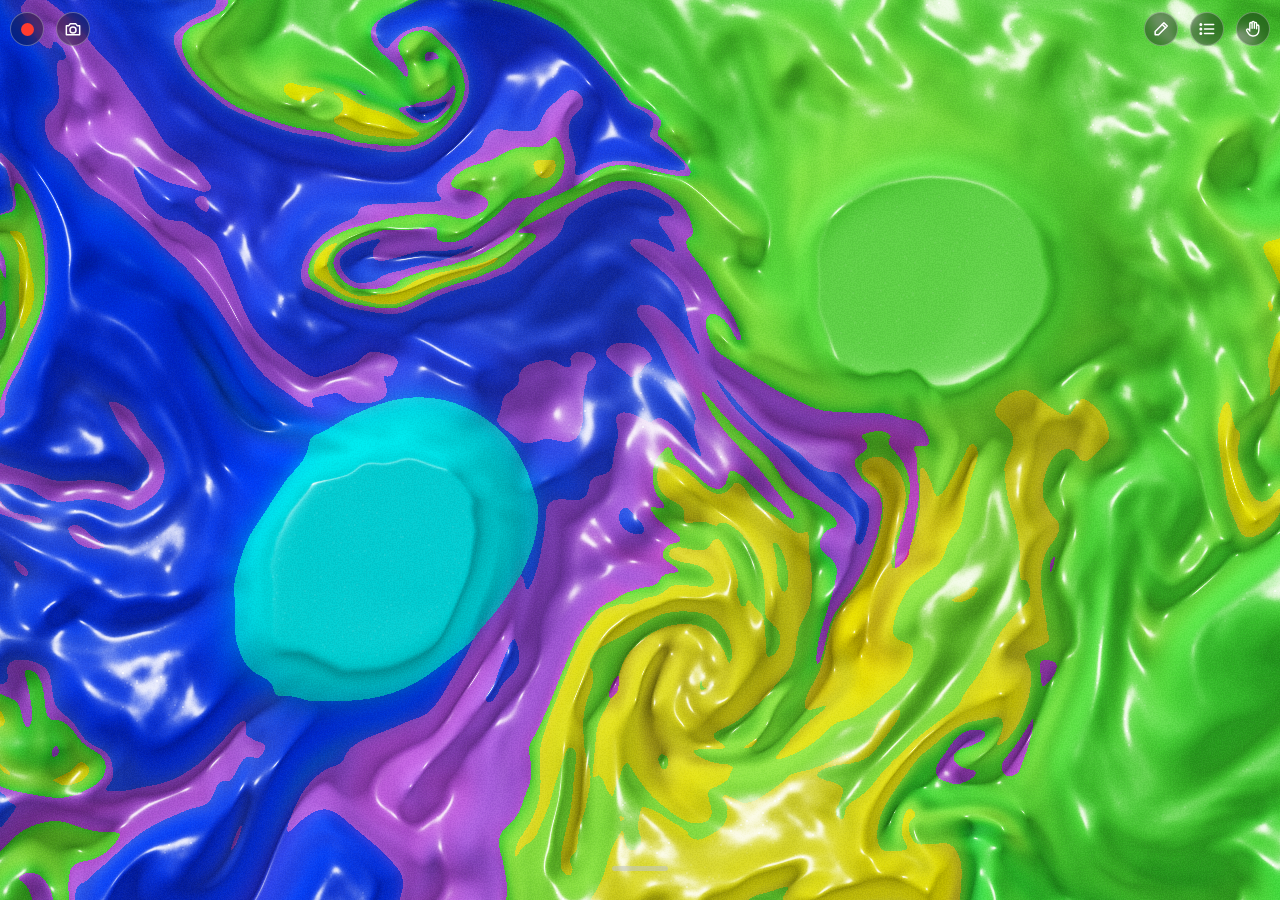
==== commit 688c045a: "Pond rings floor: per-ring random light direction, rings continue outward instead of mirroring (v147" ====
--- a/hand-art/index.html
+++ b/hand-art/index.html
@@ -213,7 +213,7 @@
     <div class="row"><button class="btn" id="pinBtn">비밀번호 바꾸기</button><button class="btn" id="liteBtn">가벼운 모드 켜기</button></div>
     <div class="row"><button class="btn" id="bakOut">마음 백업 내보내기</button><button class="btn" id="bakIn">백업 가져오기</button></div>
     <p class="hint" id="hintTxt"><b>손가락</b> 흐름 그리기 · <b>검지만 펴기</b> 방향 분사<br><b>엄지+검지 집기</b> 소용돌이 · <b>주먹</b> 굳히기<br><b>손가락 톡 굽히기</b> 색이 터짐</p>
-    <p class="hint" id="ver">버전 146</p>
+    <p class="hint" id="ver">버전 147</p>
   </div>
 </div>
 <!-- 마음 남기기: write over the flowing art, then keep it (locked with a 4-digit PIN, on this phone only) or let it flow away -->
@@ -854,22 +854,28 @@
  if(rings>.5){                                                       /* the sculpted black ripple floor (photo), with golden light running along its crests */
   water=1.;D=.2;Db=.2;
   vec2 bu=bedUV(vUv+off);vec2 iuv=(bu-.5)*iFit*1.45+.5;iuv.y=1.-iuv.y;   /* zoomed out: smaller rings (the whole photo fits the screen at rest) */
-  vec2 qf=abs(mod(iuv+1.,2.)-1.);float ef=smoothstep(0.,.045,min(min(qf.x,1.-qf.x),min(qf.y,1.-qf.y)));   /* only when tilted past the photo's edge: it continues mirrored, the fold softened into shade */
-  b=vec4((iOk>.5?texture(uI,iuv).rgb*1.08:vec3(.12))*(.45+.55*ef),.3);
-  float cr=iOk>.5?texture(uC,iuv).r:0.;
-  vec2 dd=(iuv-vec2(.489,.477))*vec2(.75,1.);float r=length(dd),th=atan(dd.y,dd.x);
-  /* light drifting around the rings: two layers of soft noise on the circle (one each way) that also slowly change shape,
-     seen only where the floor rises into a crest — so it always follows the curves */
-  /* waves of light around each ring: a few sines in the angle, each travelling at its own speed and direction and shifted per ring —
-     perfectly smooth (no blocks or dashes) and never repeating the same way */
-  float T=time+.6*sin(time*.21)+.4*sin(time*.37+1.);                 /* speeds that keep changing: never a steady spin */
-  float s1=sin(th*1.+T*.95+r*5.),s2=sin(th*2.-T*.72+r*11.+1.3),s3=sin(th*3.+T*1.25-r*7.+2.1),s4=sin(th*1.-T*.55+r*17.+4.);
-  float g=smoothstep(.40,.78,.5+.5*(.40*s1+.26*s2+.16*s3+.18*s4));   /* long arcs on most of the rings at once */
-  /* lights come and go at random places: a slowly changing mask over the rings (it drifts round on its own and reshapes), so no
-     part of the floor keeps the same light circling in the same spot */
-  vec2 cm=vec2(cos(th-T*.37),sin(th-T*.37));
-  g*=smoothstep(.30,.62,pvn(cm*1.7+vec2(r*4.5,time*.23)+11.)*.7+pvn(cm*3.1+vec2(r*7.,-time*.31)+3.)*.3);
-  gold=(vec3(1.,.62,.24)*1.3*g+vec3(1.,.86,.60)*.75*pow(g,3.))*pow(cr,1.3)*smoothstep(.02,.06,r)*ef;   /* a fine line on the very top of each crest */
+  /* no mirrored copy past the photo's edge: the rings simply carry on outward (concentric, same spacing) by reusing the
+     photo's own outer pair of rings, cross-faded so the joins never show */
+  vec2 C0=vec2(.489,.477),SC=vec2(.75,1.);
+  vec2 dd=(iuv-C0)*SC;float r=max(length(dd),1e-4),th=atan(dd.y,dd.x);vec2 dir=dd/r;
+  vec2 gx=dFdx(iuv),gy=dFdy(iuv);
+  float sA=r,sB=r,wB=0.;
+  if(r>.176){float fr=fract((r-.176)/.141);sA=.176+fr*.141;sB=sA-.141;wB=smoothstep(.8,1.,fr);}
+  vec2 uA=C0+dir*sA/SC,uB2=C0+dir*sB/SC;
+  vec3 colI=iOk>.5?mix(textureGrad(uI,uA,gx,gy).rgb,textureGrad(uI,uB2,gx,gy).rgb,wB)*1.08:vec3(.12);
+  b=vec4(colI,.3);
+  float cr=iOk>.5?mix(textureGrad(uC,uA,gx,gy).r,textureGrad(uC,uB2,gx,gy).r,wB):0.;
+  /* every ring has its own light: its own direction (some clockwise, some counter-clockwise), speed, number of arcs and
+     start angle, and fades in and out on its own clock — so the lights never line up or spin together */
+  float q=(r-.033)/.0705,ri=floor(q),fq=fract(q);
+  float h1=hash(vec2(ri,3.1)),h2=hash(vec2(ri,17.7)),h3=hash(vec2(ri,41.3)),h4=hash(vec2(ri,63.9)),h5=hash(vec2(ri,88.2));
+  float sg=h1<.5?-1.:1.,sp=.35+.85*h2,nl=h3<.55?1.:2.;
+  float Ti=time*sp+.8*sin(time*(.11+.13*h4)+h5*6.28);
+  float w1=sin(nl*th+sg*Ti+h4*6.28),w2=sin((nl+1.)*th-sg*Ti*.55+h5*6.28+r*9.);
+  float g=smoothstep(.38,.80,.5+.5*(.68*w1+.32*w2));
+  g*=smoothstep(.15,.55,.5+.5*sin(time*(.09+.14*h3)+h1*6.28));      /* this ring's light comes and goes */
+  g*=smoothstep(0.,.2,fq)*(1.-smoothstep(.8,1.,fq));                     /* kept to its own ring */
+  gold=(vec3(1.,.62,.24)*1.3*g+vec3(1.,.86,.60)*.75*pow(g,3.))*pow(cr,1.3)*smoothstep(.02,.06,r);   /* a fine line on the very top of each crest */
  }
  vec3 under=b.rgb*vec3(.84,.92,.86);
  if(rings>.5)under=b.rgb+gold;
@@ -1055,7 +1061,7 @@
 const WATER_RES=200;
 function res(r){let a=canvas.width/canvas.height;if(a<1)a=1/a;const mn=Math.round(r),mx=Math.round(r*a);
   return canvas.width>canvas.height?[mx,mn]:[mn,mx];}
-const VER_TXT='버전 146';
+const VER_TXT='버전 147';
 /* ===== 가상 회전 잠금: OS가 화면을 돌려도(폴드 내부 화면처럼 잠금 요청을 무시하는 경우) 내용은 기기 기준으로 고정 ===== */
 const appEl=document.getElementById('app');let viewAng=-1,viewIW=0,viewIH=0,lockAng=null,lockKey='',lockP=true,devG=null,rawAng=0;
 function devAngle(){let a=0;try{if(screen.orientation&&typeof screen.orientation.angle==='number')a=screen.orientation.angle;else if(typeof window.orientation==='number')a=window.orientation;}catch(e){}
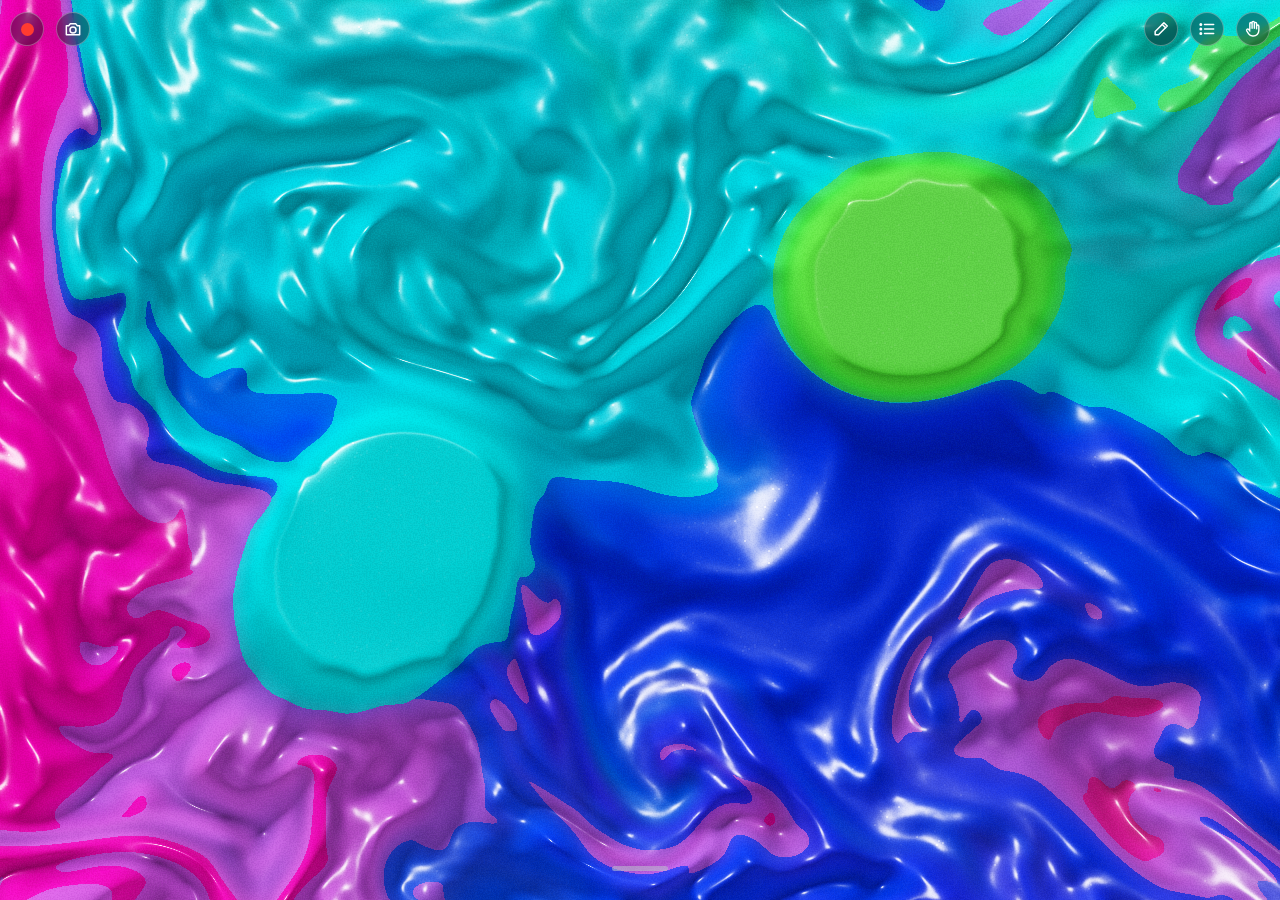
==== commit 14b7fb35: "Pond: new floor option 'light folds' with colourful lights running along straight crests (v148) Co-A" ====
--- a/hand-art/index.html
+++ b/hand-art/index.html
@@ -191,7 +191,7 @@
     <div class="row chips" id="lights"></div>
     <div class="row chips" id="clouds"></div>
     <div class="row chips" id="inks"></div>
-    <div class="row chips" id="pondFloorRow"><button class="chip" data-pf="0"><i class="sw" style="background:linear-gradient(135deg,#8c8270,#c9bda4 45%,#6e675c)"></i>자갈</button><button class="chip" data-pf="1"><i class="sw" style="background:radial-gradient(circle,#111 30%,#e8b060 34%,#111 40%,#222 60%,#d99a48 64%,#111 70%)"></i>검은 물결</button></div>
+    <div class="row chips" id="pondFloorRow"><button class="chip" data-pf="0"><i class="sw" style="background:linear-gradient(135deg,#8c8270,#c9bda4 45%,#6e675c)"></i>자갈</button><button class="chip" data-pf="1"><i class="sw" style="background:radial-gradient(circle,#111 30%,#e8b060 34%,#111 40%,#222 60%,#d99a48 64%,#111 70%)"></i>검은 물결</button><button class="chip" data-pf="2"><i class="sw" style="background:linear-gradient(90deg,#111 0 20%,#9a6cff 24%,#111 30% 45%,#38d6c8 50%,#111 56% 70%,#ff8a4c 75%,#111 81%)"></i>빛 주름</button></div>
     <div class="row chips" id="pondSunRow"><button class="chip" data-ps="0"><i class="sw" style="background:linear-gradient(135deg,#1d2622,#3e4a46 50%,#151b19)"></i>흐린 밤</button><button class="chip" data-ps="1"><i class="sw" style="background:linear-gradient(135deg,#fff3c4,#9fd1a0 50%,#5e8f63)"></i>햇살 낮</button></div>
     <div class="row chips" id="pondRow"><button class="chip" data-pr="0">비 그침</button><button class="chip" data-pr="1">약한 비</button><button class="chip" data-pr="2">장맛비</button><button class="chip" data-pr="3">폭우</button></div>
     <div class="row chips" id="rainRow"><button class="chip" data-r="0">비 없음</button><button class="chip" data-r="1">이슬비</button><button class="chip" data-r="2">비</button><button class="chip" data-r="3">소나기</button></div>
@@ -213,7 +213,7 @@
     <div class="row"><button class="btn" id="pinBtn">비밀번호 바꾸기</button><button class="btn" id="liteBtn">가벼운 모드 켜기</button></div>
     <div class="row"><button class="btn" id="bakOut">마음 백업 내보내기</button><button class="btn" id="bakIn">백업 가져오기</button></div>
     <p class="hint" id="hintTxt"><b>손가락</b> 흐름 그리기 · <b>검지만 펴기</b> 방향 분사<br><b>엄지+검지 집기</b> 소용돌이 · <b>주먹</b> 굳히기<br><b>손가락 톡 굽히기</b> 색이 터짐</p>
-    <p class="hint" id="ver">버전 147</p>
+    <p class="hint" id="ver">버전 148</p>
   </div>
 </div>
 <!-- 마음 남기기: write over the flowing art, then keep it (locked with a 4-digit PIN, on this phone only) or let it flow away -->
@@ -851,7 +851,7 @@
  vec2 off=n.xy*refr*(.3+D);off.x/=aspect;                           /* refraction: the bed stays put, only the view of it bends (more where deeper) */
  vec4 b=texture(uB,bedUV(vUv+off*water));float Db=max(b.a-.04,0.)/.96;
  vec3 gold=vec3(0.);
- if(rings>.5){                                                       /* the sculpted black ripple floor (photo), with golden light running along its crests */
+ if(rings>.5&&rings<1.5){                                           /* the sculpted black ripple floor (photo), with golden light running along its crests */
   water=1.;D=.2;Db=.2;
   vec2 bu=bedUV(vUv+off);vec2 iuv=(bu-.5)*iFit*1.45+.5;iuv.y=1.-iuv.y;   /* zoomed out: smaller rings (the whole photo fits the screen at rest) */
   /* no mirrored copy past the photo's edge: the rings simply carry on outward (concentric, same spacing) by reusing the
@@ -876,6 +876,25 @@
   g*=smoothstep(.15,.55,.5+.5*sin(time*(.09+.14*h3)+h1*6.28));      /* this ring's light comes and goes */
   g*=smoothstep(0.,.2,fq)*(1.-smoothstep(.8,1.,fq));                     /* kept to its own ring */
   gold=(vec3(1.,.62,.24)*1.3*g+vec3(1.,.86,.60)*.75*pow(g,3.))*pow(cr,1.3)*smoothstep(.02,.06,r);   /* a fine line on the very top of each crest */
+ }
+ if(rings>1.5){                                                      /* the black corrugated floor (photo): straight folds, coloured lights running along their tops */
+  water=1.;D=.2;Db=.2;
+  vec2 bu=bedUV(vUv+off);vec2 iuv=(bu-.5)*iFit*1.45+.5;iuv.y=1.-iuv.y;   /* tiles seamlessly sideways, so the folds carry on forever when tilted */
+  b=vec4(iOk>.5?texture(uI,iuv).rgb*1.3:vec3(.08),.3);
+  vec3 cs=iOk>.5?texture(uC,vec2(iuv.x,.5)).rgb:vec3(0.);            /* r: the crest line, g: which fold, b: soft glow around the crest */
+  float sid=floor(cs.g*16.)+floor(iuv.x)*11.;
+  vec3 lc=vec3(0.);
+  for(int k=0;k<3;k++){                                              /* each fold carries a few lights, each with its own colour, length, speed and direction */
+   float fk=float(k);
+   float h1=hash(vec2(sid,fk*7.+1.)),h2=hash(vec2(sid,fk*7.+2.)),h3=hash(vec2(sid,fk*7.+3.));
+   float sg=h1<.5?-1.:1.,sp=.05+.13*h2,Lc=1.3+.9*h3;
+   float yy=iuv.y+sg*time*sp+h3*9.+fk*.43;float cyc=floor(yy/Lc);float fy=(fract(yy/Lc)-.5)*Lc;
+   float hc=hash(vec2(sid*3.+fk,cyc+11.)),hl=hash(vec2(cyc*1.7+fk,sid+5.)),ha=hash(vec2(cyc+fk*13.,sid*2.+9.));
+   float len=.05+.09*hl;float e=exp(-fy*fy/(len*len))*(.35+.65*ha)*step(.18,ha);   /* now and then a light simply doesn't come */
+   vec3 hue=clamp(abs(fract(hc+vec3(0.,2./3.,1./3.))*6.-3.)-1.,0.,1.);
+   vec3 col=mix(hue,vec3(1.),hc>.9?.8:.32);                         /* violet, amber, teal, rose, blue … and the odd white */
+   lc+=col*e; }
+  gold=lc*(1.15*pow(cs.r,1.15)+.4*cs.b);
  }
  vec3 under=b.rgb*vec3(.84,.92,.86);
  if(rings>.5)under=b.rgb+gold;
@@ -1061,7 +1080,7 @@
 const WATER_RES=200;
 function res(r){let a=canvas.width/canvas.height;if(a<1)a=1/a;const mn=Math.round(r),mx=Math.round(r*a);
   return canvas.width>canvas.height?[mx,mn]:[mn,mx];}
-const VER_TXT='버전 147';
+const VER_TXT='버전 148';
 /* ===== 가상 회전 잠금: OS가 화면을 돌려도(폴드 내부 화면처럼 잠금 요청을 무시하는 경우) 내용은 기기 기준으로 고정 ===== */
 const appEl=document.getElementById('app');let viewAng=-1,viewIW=0,viewIH=0,lockAng=null,lockKey='',lockP=true,devG=null,rawAng=0;
 function devAngle(){let a=0;try{if(screen.orientation&&typeof screen.orientation.angle==='number')a=screen.orientation.angle;else if(typeof window.orientation==='number')a=window.orientation;}catch(e){}
@@ -1466,7 +1485,7 @@
   SKY_BEND:.35          // how far a ripple bends the mirrored sky
 };
 const PD_EXT=.25;      // how far tilting can look beyond the screen on each side (fraction of the screen)
-let pondLevel=2,pdPan=[0,0],pondSun=0,pondFloor=0,ringsTex=null,ringsCrest=null,ringsLoading=false;try{pondFloor=localStorage.getItem('hf-pondfloor')==='1'?1:0;}catch(e){}try{pondSun=localStorage.getItem('hf-pondsun')==='1'?1:0;}catch(e){}try{const v=parseInt(localStorage.getItem('hf-pondrain'));if(v>=0&&v<=3)pondLevel=v;}catch(e){}
+let pondLevel=2,pdPan=[0,0],pondSun=0,pondFloor=0,floorTex={},floorLoading={};try{const v=parseInt(localStorage.getItem('hf-pondfloor'));if(v>=0&&v<=2)pondFloor=v;}catch(e){}try{pondSun=localStorage.getItem('hf-pondsun')==='1'?1:0;}catch(e){}try{const v=parseInt(localStorage.getItem('hf-pondrain'));if(v>=0&&v<=3)pondLevel=v;}catch(e){}
 let pdBedAsp=0,pdH=null,pdBed=null,pdSeed=Math.random()*50,pdLeaves=null,pdDrips=[],pdAcc=0,pdT=Math.random()*200,pdDropAcc=0;
 const pdImp=[];                 // impulses waiting for the next step: [x,y,r,amp, dx,dy,type]
 const pdK=new Float32Array(48*4),pdV=new Float32Array(48*4);
@@ -1529,20 +1548,22 @@
   const u=use('pdRender',[0,0]);gl.uniform1i(u.uH,pdH.r.bind(0));gl.uniform1i(u.uB,pdBed.bind(1));gl.uniform2f(u.px,pdH.r.tx,pdH.r.ty);
   gl.uniform2f(u.tilt,Math.max(-.6,Math.min(.6,viewTilt[0])),Math.max(-.6,Math.min(.6,viewTilt[1])));
   gl.uniform1f(u.aspect,aspect);gl.uniform1f(u.nsc,PD.NORMAL);gl.uniform1f(u.refr,PD.REFRACT);gl.uniform1f(u.refl,PD.REFLECT);gl.uniform1f(u.skyK,PD.SKY_BEND);gl.uniform1f(u.seed,pdSeed);gl.uniform1f(u.ext,PD_EXT);gl.uniform1f(u.sun,pondSun);gl.uniform1f(u.time,pdT);
-  {const ok=pondFloor&&ringsTex&&ringsCrest,ia=1086/1448;gl.uniform1f(u.rings,pondFloor);gl.uniform1f(u.iOk,ok?1:0);
+  {const ft=floorTex[pondFloor]||{},ok=pondFloor&&ft.b&&ft.c,ia=pondFloor===2?926/1448:1086/1448;gl.uniform1f(u.rings,pondFloor);gl.uniform1f(u.iOk,ok?1:0);
    gl.uniform2f(u.iFit,aspect<ia?aspect/ia:1,aspect<ia?1:ia/aspect);   // the photo covers the whole bed (cropped, never stretched)
-   gl.activeTexture(gl.TEXTURE2);gl.bindTexture(gl.TEXTURE_2D,ringsTex);gl.uniform1i(u.uI,2);gl.activeTexture(gl.TEXTURE3);gl.bindTexture(gl.TEXTURE_2D,ringsCrest);gl.uniform1i(u.uC,3);}
+   gl.activeTexture(gl.TEXTURE2);gl.bindTexture(gl.TEXTURE_2D,ft.b||null);gl.uniform1i(u.uI,2);gl.activeTexture(gl.TEXTURE3);gl.bindTexture(gl.TEXTURE_2D,ft.c||null);gl.uniform1i(u.uC,3);}
   {const K=.8,r=1-Math.exp(-dt*3);for(let k=0;k<2;k++){const tgt=gyroOn?Math.max(-PD_EXT,Math.min(PD_EXT,viewTilt[k]*K)):0;pdPan[k]+=(tgt-pdPan[k])*r;}   // tilt = look around the puddle
    gl.uniform2f(u.pan,pdPan[0],pdPan[1]);}
   blit(null);}
-function loadRings(){if(ringsLoading)return;ringsLoading=true;     // the ripple floor photo + its crest map: loaded once, only when chosen
-  const mk=(src,done)=>{const im=new Image();im.onload=()=>{const t=gl.createTexture();gl.activeTexture(gl.TEXTURE2);gl.bindTexture(gl.TEXTURE_2D,t);
-    gl.texImage2D(gl.TEXTURE_2D,0,gl.RGBA,gl.RGBA,gl.UNSIGNED_BYTE,im);gl.generateMipmap(gl.TEXTURE_2D);
-    gl.texParameteri(gl.TEXTURE_2D,gl.TEXTURE_MIN_FILTER,gl.LINEAR_MIPMAP_LINEAR);gl.texParameteri(gl.TEXTURE_2D,gl.TEXTURE_MAG_FILTER,gl.LINEAR);
-    gl.texParameteri(gl.TEXTURE_2D,gl.TEXTURE_WRAP_S,gl.MIRRORED_REPEAT);gl.texParameteri(gl.TEXTURE_2D,gl.TEXTURE_WRAP_T,gl.MIRRORED_REPEAT);done(t);};
-    im.onerror=()=>{ringsLoading=false;};im.src=src;};
-  mk('floors/rings_base.jpg?v=2',t=>ringsTex=t);mk('floors/rings_crest.jpg?v=2',t=>ringsCrest=t);}
-function setPondFloor(v){pondFloor=v?1:0;if(pondFloor)loadRings();document.querySelectorAll('#pondFloorRow .chip').forEach(b=>b.setAttribute('aria-pressed',+b.dataset.pf===pondFloor));try{localStorage.setItem('hf-pondfloor',pondFloor?'1':'0');}catch(e){}}
+function loadFloor(f){if(!f||floorLoading[f])return;floorLoading[f]=true;   // a floor photo + its crest map: loaded once, only when chosen
+  const st=f===2,ft=floorTex[f]={};
+  const mk=(src,key,mip)=>{const im=new Image();im.onload=()=>{const t=gl.createTexture();gl.activeTexture(gl.TEXTURE2);gl.bindTexture(gl.TEXTURE_2D,t);
+    gl.texImage2D(gl.TEXTURE_2D,0,gl.RGBA,gl.RGBA,gl.UNSIGNED_BYTE,im);if(mip)gl.generateMipmap(gl.TEXTURE_2D);
+    gl.texParameteri(gl.TEXTURE_2D,gl.TEXTURE_MIN_FILTER,mip?gl.LINEAR_MIPMAP_LINEAR:gl.LINEAR);gl.texParameteri(gl.TEXTURE_2D,gl.TEXTURE_MAG_FILTER,gl.LINEAR);
+    gl.texParameteri(gl.TEXTURE_2D,gl.TEXTURE_WRAP_S,st?gl.REPEAT:gl.MIRRORED_REPEAT);gl.texParameteri(gl.TEXTURE_2D,gl.TEXTURE_WRAP_T,gl.MIRRORED_REPEAT);ft[key]=t;};
+    im.onerror=()=>{floorLoading[f]=false;};im.src=src;};
+  if(st){mk('floors/stripes_base.jpg?v=1','b',true);mk('floors/stripes_crest.png?v=1','c',false);}
+  else{mk('floors/rings_base.jpg?v=2','b',true);mk('floors/rings_crest.jpg?v=2','c',true);}}
+function setPondFloor(v){pondFloor=(v>=0&&v<=2)?v:0;if(pondFloor)loadFloor(pondFloor);document.querySelectorAll('#pondFloorRow .chip').forEach(b=>b.setAttribute('aria-pressed',+b.dataset.pf===pondFloor));try{localStorage.setItem('hf-pondfloor',String(pondFloor));}catch(e){}}
 function setPondSun(v){pondSun=v?1:0;document.querySelectorAll('#pondSunRow .chip').forEach(b=>b.setAttribute('aria-pressed',+b.dataset.ps===pondSun));try{localStorage.setItem('hf-pondsun',pondSun?'1':'0');}catch(e){}}
 function setPondRain(v){pondLevel=v;document.querySelectorAll('#pondRow .chip').forEach(b=>b.setAttribute('aria-pressed',+b.dataset.pr===v));try{localStorage.setItem('hf-pondrain',v);}catch(e){}}
 /* ================= Halo mode: a ring of light wrapped in smoke above a field of water beads ================= */
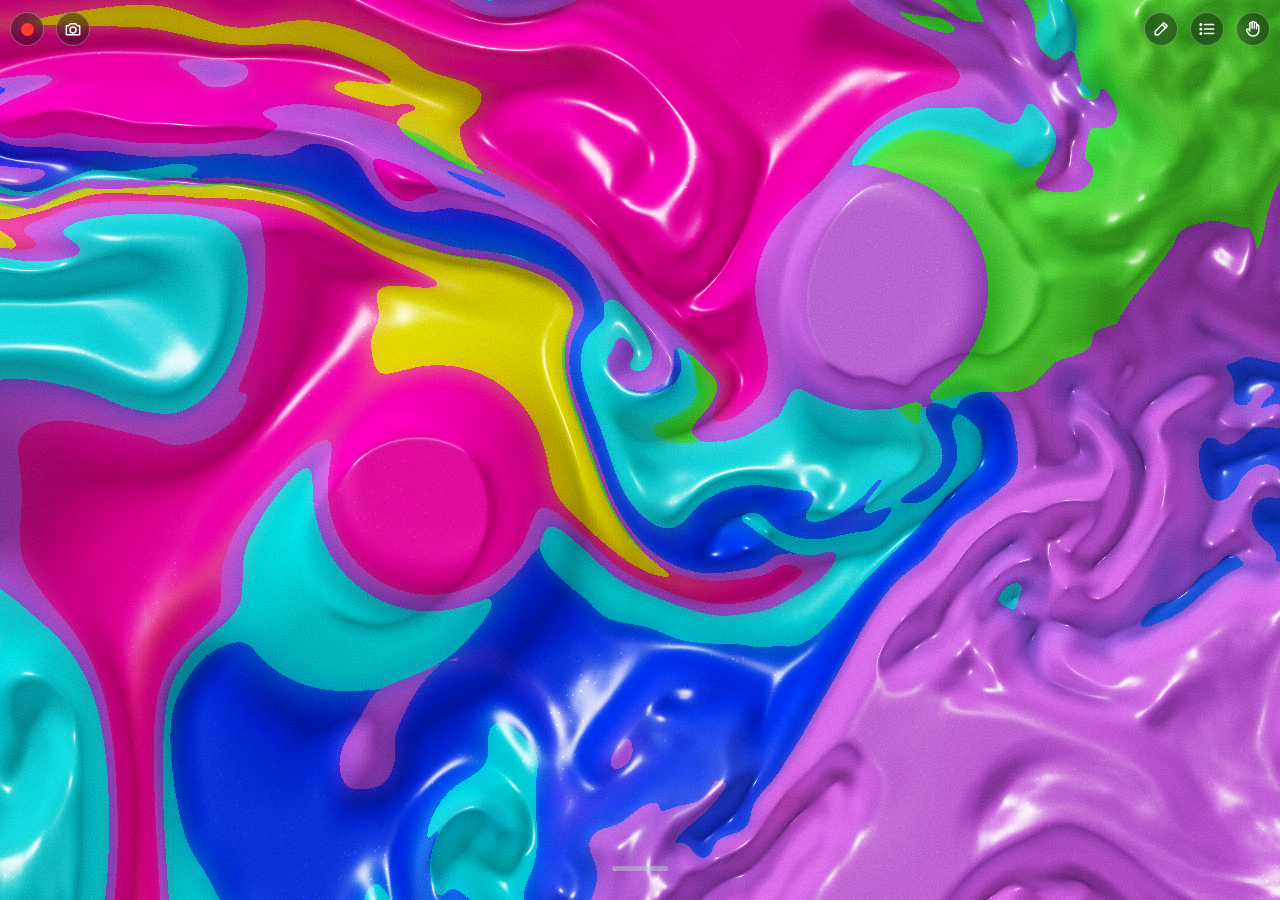
==== commit b6a3aa2e: "Pond light-folds floor: new stone texture base, crisper colourful lights on crest tops (v149) Co-Aut" ====
--- a/hand-art/index.html
+++ b/hand-art/index.html
@@ -213,7 +213,7 @@
     <div class="row"><button class="btn" id="pinBtn">비밀번호 바꾸기</button><button class="btn" id="liteBtn">가벼운 모드 켜기</button></div>
     <div class="row"><button class="btn" id="bakOut">마음 백업 내보내기</button><button class="btn" id="bakIn">백업 가져오기</button></div>
     <p class="hint" id="hintTxt"><b>손가락</b> 흐름 그리기 · <b>검지만 펴기</b> 방향 분사<br><b>엄지+검지 집기</b> 소용돌이 · <b>주먹</b> 굳히기<br><b>손가락 톡 굽히기</b> 색이 터짐</p>
-    <p class="hint" id="ver">버전 148</p>
+    <p class="hint" id="ver">버전 149</p>
   </div>
 </div>
 <!-- 마음 남기기: write over the flowing art, then keep it (locked with a 4-digit PIN, on this phone only) or let it flow away -->
@@ -880,7 +880,7 @@
  if(rings>1.5){                                                      /* the black corrugated floor (photo): straight folds, coloured lights running along their tops */
   water=1.;D=.2;Db=.2;
   vec2 bu=bedUV(vUv+off);vec2 iuv=(bu-.5)*iFit*1.45+.5;iuv.y=1.-iuv.y;   /* tiles seamlessly sideways, so the folds carry on forever when tilted */
-  b=vec4(iOk>.5?texture(uI,iuv).rgb*1.3:vec3(.08),.3);
+  b=vec4(iOk>.5?texture(uI,iuv).rgb*.92:vec3(.08),.3);
   vec3 cs=iOk>.5?texture(uC,vec2(iuv.x,.5)).rgb:vec3(0.);            /* r: the crest line, g: which fold, b: soft glow around the crest */
   float sid=floor(cs.g*16.)+floor(iuv.x)*11.;
   vec3 lc=vec3(0.);
@@ -894,7 +894,7 @@
    vec3 hue=clamp(abs(fract(hc+vec3(0.,2./3.,1./3.))*6.-3.)-1.,0.,1.);
    vec3 col=mix(hue,vec3(1.),hc>.9?.8:.32);                         /* violet, amber, teal, rose, blue … and the odd white */
    lc+=col*e; }
-  gold=lc*(1.15*pow(cs.r,1.15)+.4*cs.b);
+  gold=lc*(1.5*pow(cs.r,1.3)+.22*cs.b);
  }
  vec3 under=b.rgb*vec3(.84,.92,.86);
  if(rings>.5)under=b.rgb+gold;
@@ -1080,7 +1080,7 @@
 const WATER_RES=200;
 function res(r){let a=canvas.width/canvas.height;if(a<1)a=1/a;const mn=Math.round(r),mx=Math.round(r*a);
   return canvas.width>canvas.height?[mx,mn]:[mn,mx];}
-const VER_TXT='버전 148';
+const VER_TXT='버전 149';
 /* ===== 가상 회전 잠금: OS가 화면을 돌려도(폴드 내부 화면처럼 잠금 요청을 무시하는 경우) 내용은 기기 기준으로 고정 ===== */
 const appEl=document.getElementById('app');let viewAng=-1,viewIW=0,viewIH=0,lockAng=null,lockKey='',lockP=true,devG=null,rawAng=0;
 function devAngle(){let a=0;try{if(screen.orientation&&typeof screen.orientation.angle==='number')a=screen.orientation.angle;else if(typeof window.orientation==='number')a=window.orientation;}catch(e){}
@@ -1548,7 +1548,7 @@
   const u=use('pdRender',[0,0]);gl.uniform1i(u.uH,pdH.r.bind(0));gl.uniform1i(u.uB,pdBed.bind(1));gl.uniform2f(u.px,pdH.r.tx,pdH.r.ty);
   gl.uniform2f(u.tilt,Math.max(-.6,Math.min(.6,viewTilt[0])),Math.max(-.6,Math.min(.6,viewTilt[1])));
   gl.uniform1f(u.aspect,aspect);gl.uniform1f(u.nsc,PD.NORMAL);gl.uniform1f(u.refr,PD.REFRACT);gl.uniform1f(u.refl,PD.REFLECT);gl.uniform1f(u.skyK,PD.SKY_BEND);gl.uniform1f(u.seed,pdSeed);gl.uniform1f(u.ext,PD_EXT);gl.uniform1f(u.sun,pondSun);gl.uniform1f(u.time,pdT);
-  {const ft=floorTex[pondFloor]||{},ok=pondFloor&&ft.b&&ft.c,ia=pondFloor===2?926/1448:1086/1448;gl.uniform1f(u.rings,pondFloor);gl.uniform1f(u.iOk,ok?1:0);
+  {const ft=floorTex[pondFloor]||{},ok=pondFloor&&ft.b&&ft.c,ia=pondFloor===2?846/1448:1086/1448;gl.uniform1f(u.rings,pondFloor);gl.uniform1f(u.iOk,ok?1:0);
    gl.uniform2f(u.iFit,aspect<ia?aspect/ia:1,aspect<ia?1:ia/aspect);   // the photo covers the whole bed (cropped, never stretched)
    gl.activeTexture(gl.TEXTURE2);gl.bindTexture(gl.TEXTURE_2D,ft.b||null);gl.uniform1i(u.uI,2);gl.activeTexture(gl.TEXTURE3);gl.bindTexture(gl.TEXTURE_2D,ft.c||null);gl.uniform1i(u.uC,3);}
   {const K=.8,r=1-Math.exp(-dt*3);for(let k=0;k<2;k++){const tgt=gyroOn?Math.max(-PD_EXT,Math.min(PD_EXT,viewTilt[k]*K)):0;pdPan[k]+=(tgt-pdPan[k])*r;}   // tilt = look around the puddle
@@ -1561,7 +1561,7 @@
     gl.texParameteri(gl.TEXTURE_2D,gl.TEXTURE_MIN_FILTER,mip?gl.LINEAR_MIPMAP_LINEAR:gl.LINEAR);gl.texParameteri(gl.TEXTURE_2D,gl.TEXTURE_MAG_FILTER,gl.LINEAR);
     gl.texParameteri(gl.TEXTURE_2D,gl.TEXTURE_WRAP_S,st?gl.REPEAT:gl.MIRRORED_REPEAT);gl.texParameteri(gl.TEXTURE_2D,gl.TEXTURE_WRAP_T,gl.MIRRORED_REPEAT);ft[key]=t;};
     im.onerror=()=>{floorLoading[f]=false;};im.src=src;};
-  if(st){mk('floors/stripes_base.jpg?v=1','b',true);mk('floors/stripes_crest.png?v=1','c',false);}
+  if(st){mk('floors/stripes_base.jpg?v=2','b',true);mk('floors/stripes_crest.png?v=2','c',false);}
   else{mk('floors/rings_base.jpg?v=2','b',true);mk('floors/rings_crest.jpg?v=2','c',true);}}
 function setPondFloor(v){pondFloor=(v>=0&&v<=2)?v:0;if(pondFloor)loadFloor(pondFloor);document.querySelectorAll('#pondFloorRow .chip').forEach(b=>b.setAttribute('aria-pressed',+b.dataset.pf===pondFloor));try{localStorage.setItem('hf-pondfloor',String(pondFloor));}catch(e){}}
 function setPondSun(v){pondSun=v?1:0;document.querySelectorAll('#pondSunRow .chip').forEach(b=>b.setAttribute('aria-pressed',+b.dataset.ps===pondSun));try{localStorage.setItem('hf-pondsun',pondSun?'1':'0');}catch(e){}}
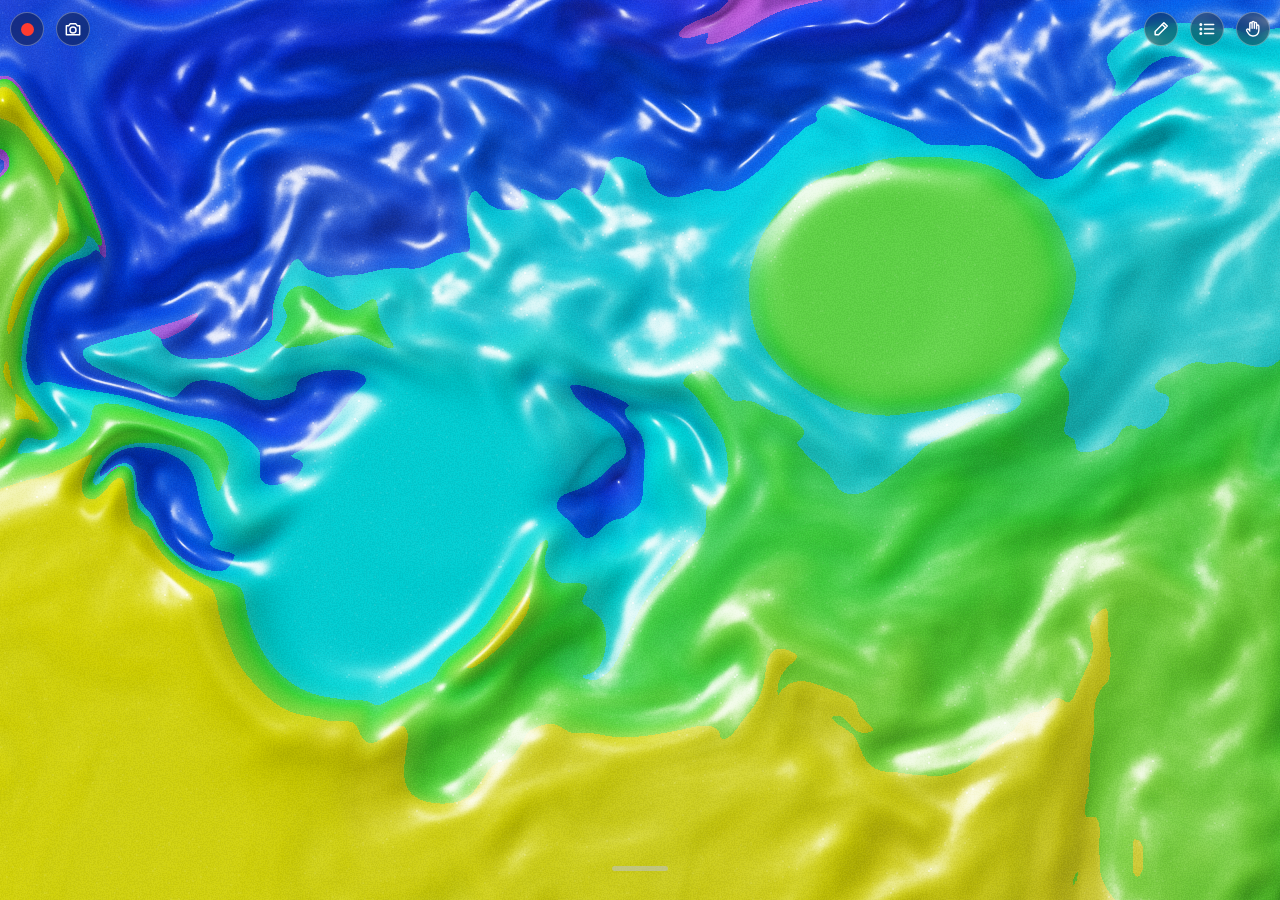
==== commit 8e272e1c: "Pond: replace light-folds floor with golden marble, random flaring golden lights (v150) Co-Authored-" ====
--- a/hand-art/index.html
+++ b/hand-art/index.html
@@ -191,7 +191,7 @@
     <div class="row chips" id="lights"></div>
     <div class="row chips" id="clouds"></div>
     <div class="row chips" id="inks"></div>
-    <div class="row chips" id="pondFloorRow"><button class="chip" data-pf="0"><i class="sw" style="background:linear-gradient(135deg,#8c8270,#c9bda4 45%,#6e675c)"></i>자갈</button><button class="chip" data-pf="1"><i class="sw" style="background:radial-gradient(circle,#111 30%,#e8b060 34%,#111 40%,#222 60%,#d99a48 64%,#111 70%)"></i>검은 물결</button><button class="chip" data-pf="2"><i class="sw" style="background:linear-gradient(90deg,#111 0 20%,#9a6cff 24%,#111 30% 45%,#38d6c8 50%,#111 56% 70%,#ff8a4c 75%,#111 81%)"></i>빛 주름</button></div>
+    <div class="row chips" id="pondFloorRow"><button class="chip" data-pf="0"><i class="sw" style="background:linear-gradient(135deg,#8c8270,#c9bda4 45%,#6e675c)"></i>자갈</button><button class="chip" data-pf="1"><i class="sw" style="background:radial-gradient(circle,#111 30%,#e8b060 34%,#111 40%,#222 60%,#d99a48 64%,#111 70%)"></i>검은 물결</button><button class="chip" data-pf="2"><i class="sw" style="background:radial-gradient(circle at 35% 40%,#ffb020 0 6%,#3a3a3a 14%,#111 30%,#2b2b2b 55%,#0b0b0b 75%)"></i>금빛 대리석</button></div>
     <div class="row chips" id="pondSunRow"><button class="chip" data-ps="0"><i class="sw" style="background:linear-gradient(135deg,#1d2622,#3e4a46 50%,#151b19)"></i>흐린 밤</button><button class="chip" data-ps="1"><i class="sw" style="background:linear-gradient(135deg,#fff3c4,#9fd1a0 50%,#5e8f63)"></i>햇살 낮</button></div>
     <div class="row chips" id="pondRow"><button class="chip" data-pr="0">비 그침</button><button class="chip" data-pr="1">약한 비</button><button class="chip" data-pr="2">장맛비</button><button class="chip" data-pr="3">폭우</button></div>
     <div class="row chips" id="rainRow"><button class="chip" data-r="0">비 없음</button><button class="chip" data-r="1">이슬비</button><button class="chip" data-r="2">비</button><button class="chip" data-r="3">소나기</button></div>
@@ -213,7 +213,7 @@
     <div class="row"><button class="btn" id="pinBtn">비밀번호 바꾸기</button><button class="btn" id="liteBtn">가벼운 모드 켜기</button></div>
     <div class="row"><button class="btn" id="bakOut">마음 백업 내보내기</button><button class="btn" id="bakIn">백업 가져오기</button></div>
     <p class="hint" id="hintTxt"><b>손가락</b> 흐름 그리기 · <b>검지만 펴기</b> 방향 분사<br><b>엄지+검지 집기</b> 소용돌이 · <b>주먹</b> 굳히기<br><b>손가락 톡 굽히기</b> 색이 터짐</p>
-    <p class="hint" id="ver">버전 149</p>
+    <p class="hint" id="ver">버전 150</p>
   </div>
 </div>
 <!-- 마음 남기기: write over the flowing art, then keep it (locked with a 4-digit PIN, on this phone only) or let it flow away -->
@@ -877,24 +877,33 @@
   g*=smoothstep(0.,.2,fq)*(1.-smoothstep(.8,1.,fq));                     /* kept to its own ring */
   gold=(vec3(1.,.62,.24)*1.3*g+vec3(1.,.86,.60)*.75*pow(g,3.))*pow(cr,1.3)*smoothstep(.02,.06,r);   /* a fine line on the very top of each crest */
  }
- if(rings>1.5){                                                      /* the black corrugated floor (photo): straight folds, coloured lights running along their tops */
+ if(rings>1.5){                                                      /* the black marble floor (photo): golden lights flaring up here and there and fading again */
   water=1.;D=.2;Db=.2;
-  vec2 bu=bedUV(vUv+off);vec2 iuv=(bu-.5)*iFit*1.45+.5;iuv.y=1.-iuv.y;   /* tiles seamlessly sideways, so the folds carry on forever when tilted */
-  b=vec4(iOk>.5?texture(uI,iuv).rgb*.92:vec3(.08),.3);
-  vec3 cs=iOk>.5?texture(uC,vec2(iuv.x,.5)).rgb:vec3(0.);            /* r: the crest line, g: which fold, b: soft glow around the crest */
-  float sid=floor(cs.g*16.)+floor(iuv.x)*11.;
-  vec3 lc=vec3(0.);
-  for(int k=0;k<3;k++){                                              /* each fold carries a few lights, each with its own colour, length, speed and direction */
-   float fk=float(k);
-   float h1=hash(vec2(sid,fk*7.+1.)),h2=hash(vec2(sid,fk*7.+2.)),h3=hash(vec2(sid,fk*7.+3.));
-   float sg=h1<.5?-1.:1.,sp=.05+.13*h2,Lc=1.3+.9*h3;
-   float yy=iuv.y+sg*time*sp+h3*9.+fk*.43;float cyc=floor(yy/Lc);float fy=(fract(yy/Lc)-.5)*Lc;
-   float hc=hash(vec2(sid*3.+fk,cyc+11.)),hl=hash(vec2(cyc*1.7+fk,sid+5.)),ha=hash(vec2(cyc+fk*13.,sid*2.+9.));
-   float len=.05+.09*hl;float e=exp(-fy*fy/(len*len))*(.35+.65*ha)*step(.18,ha);   /* now and then a light simply doesn't come */
-   vec3 hue=clamp(abs(fract(hc+vec3(0.,2./3.,1./3.))*6.-3.)-1.,0.,1.);
-   vec3 col=mix(hue,vec3(1.),hc>.9?.8:.32);                         /* violet, amber, teal, rose, blue … and the odd white */
-   lc+=col*e; }
-  gold=lc*(1.5*pow(cs.r,1.3)+.22*cs.b);
+  vec2 bu=bedUV(vUv+off);vec2 iuv=(bu-.5)*iFit*1.05+.5;iuv.y=1.-iuv.y;   /* the photo tiles seamlessly, so tilting just reveals more marble */
+  b=vec4(iOk>.5?texture(uI,iuv).rgb*1.15:vec3(.06),.3);
+  float vein=iOk>.5?texture(uC,iuv).r:0.;                            /* where the grey veins are: the lights live along them */
+  vec2 gq=iuv*vec2(5.,8.9);vec2 gc=floor(gq);vec3 lc=vec3(0.);
+  for(int j=-1;j<=1;j++)for(int i=-1;i<=1;i++){                      /* every cell may hold one light, each on its own clock */
+   vec2 c=gc+vec2(float(i),float(j));vec2 cw=mod(c,vec2(5.,9.));
+   float h1=hash(cw+.17),h2=hash(cw*1.7+3.3);
+   float P=3.5+5.5*h1,tt=time/P+h2*7.,cyc=floor(tt),f=fract(tt);
+   float on=hash(cw+vec2(cyc*.37,cyc*.71)+9.1);if(on<.3)continue;    /* some turns the place stays dark */
+   vec2 pos=c+.12+.76*vec2(hash(cw+vec2(cyc,1.3)),hash(cw+vec2(2.1,cyc)));
+   float sz=mix(.05,.32,pow(hash(cw+vec2(cyc*1.3,5.7)),1.8));          /* small sparks and the odd big flare */
+   float env=smoothstep(0.,.18+.2*h1,f)*(1.-smoothstep(.35,1.,f));env*=env;   /* swells bright, then fades away */
+   vec2 d=(gq-pos)*vec2(1.,.56);float r2=dot(d,d);
+   float core=exp(-r2/(sz*sz*.05));
+   float halo=sz*sz*.12/(r2+sz*sz*.12);
+   float an=hash(cw+vec2(cyc,8.8))*3.14;vec2 dr=mat2(cos(an),sin(an),-sin(an),cos(an))*d;
+   float fl=exp(-abs(dr.y)/(sz*.05))*exp(-abs(dr.x)/(sz*.85))*smoothstep(.07,.15,sz);   /* big ones streak along the vein */
+   float sp=exp(-r2/(sz*sz*1.6))*pow(vein,1.4);                   /* the glow seeps out along the grey vein it sits on */
+   lc+=env*(vec3(1.,.86,.5)*core*1.8+vec3(1.,.62,.06)*(halo*(.5+1.2*vein)*1.3+fl*1.1)+vec3(1.,.55,.04)*sp*1.6);
+  }
+  vec2 dq=iuv*vec2(16.,28.5);vec2 dc=floor(dq);vec2 dcw=mod(dc,vec2(16.,29.));   /* fine golden dust scattered over the veins, twinkling */
+  float dh=hash(dcw+.5),dp=2.+3.*hash(dcw*1.3+.2),df=fract(time/dp+dh*5.);
+  vec2 dd2=dq-dc-.2-.6*vec2(hash(dcw+1.1),hash(dcw+2.2));
+  lc+=vec3(1.,.66,.18)*exp(-dot(dd2,dd2)/.006)*sin(df*3.14)*step(.45,dh)*smoothstep(.2,.6,vein)*1.6;
+  gold=lc;
  }
  vec3 under=b.rgb*vec3(.84,.92,.86);
  if(rings>.5)under=b.rgb+gold;
@@ -1080,7 +1089,7 @@
 const WATER_RES=200;
 function res(r){let a=canvas.width/canvas.height;if(a<1)a=1/a;const mn=Math.round(r),mx=Math.round(r*a);
   return canvas.width>canvas.height?[mx,mn]:[mn,mx];}
-const VER_TXT='버전 149';
+const VER_TXT='버전 150';
 /* ===== 가상 회전 잠금: OS가 화면을 돌려도(폴드 내부 화면처럼 잠금 요청을 무시하는 경우) 내용은 기기 기준으로 고정 ===== */
 const appEl=document.getElementById('app');let viewAng=-1,viewIW=0,viewIH=0,lockAng=null,lockKey='',lockP=true,devG=null,rawAng=0;
 function devAngle(){let a=0;try{if(screen.orientation&&typeof screen.orientation.angle==='number')a=screen.orientation.angle;else if(typeof window.orientation==='number')a=window.orientation;}catch(e){}
@@ -1548,7 +1557,7 @@
   const u=use('pdRender',[0,0]);gl.uniform1i(u.uH,pdH.r.bind(0));gl.uniform1i(u.uB,pdBed.bind(1));gl.uniform2f(u.px,pdH.r.tx,pdH.r.ty);
   gl.uniform2f(u.tilt,Math.max(-.6,Math.min(.6,viewTilt[0])),Math.max(-.6,Math.min(.6,viewTilt[1])));
   gl.uniform1f(u.aspect,aspect);gl.uniform1f(u.nsc,PD.NORMAL);gl.uniform1f(u.refr,PD.REFRACT);gl.uniform1f(u.refl,PD.REFLECT);gl.uniform1f(u.skyK,PD.SKY_BEND);gl.uniform1f(u.seed,pdSeed);gl.uniform1f(u.ext,PD_EXT);gl.uniform1f(u.sun,pondSun);gl.uniform1f(u.time,pdT);
-  {const ft=floorTex[pondFloor]||{},ok=pondFloor&&ft.b&&ft.c,ia=pondFloor===2?846/1448:1086/1448;gl.uniform1f(u.rings,pondFloor);gl.uniform1f(u.iOk,ok?1:0);
+  {const ft=floorTex[pondFloor]||{},ok=pondFloor&&ft.b&&ft.c,ia=pondFloor===2?941/1672:1086/1448;gl.uniform1f(u.rings,pondFloor);gl.uniform1f(u.iOk,ok?1:0);
    gl.uniform2f(u.iFit,aspect<ia?aspect/ia:1,aspect<ia?1:ia/aspect);   // the photo covers the whole bed (cropped, never stretched)
    gl.activeTexture(gl.TEXTURE2);gl.bindTexture(gl.TEXTURE_2D,ft.b||null);gl.uniform1i(u.uI,2);gl.activeTexture(gl.TEXTURE3);gl.bindTexture(gl.TEXTURE_2D,ft.c||null);gl.uniform1i(u.uC,3);}
   {const K=.8,r=1-Math.exp(-dt*3);for(let k=0;k<2;k++){const tgt=gyroOn?Math.max(-PD_EXT,Math.min(PD_EXT,viewTilt[k]*K)):0;pdPan[k]+=(tgt-pdPan[k])*r;}   // tilt = look around the puddle
@@ -1559,9 +1568,9 @@
   const mk=(src,key,mip)=>{const im=new Image();im.onload=()=>{const t=gl.createTexture();gl.activeTexture(gl.TEXTURE2);gl.bindTexture(gl.TEXTURE_2D,t);
     gl.texImage2D(gl.TEXTURE_2D,0,gl.RGBA,gl.RGBA,gl.UNSIGNED_BYTE,im);if(mip)gl.generateMipmap(gl.TEXTURE_2D);
     gl.texParameteri(gl.TEXTURE_2D,gl.TEXTURE_MIN_FILTER,mip?gl.LINEAR_MIPMAP_LINEAR:gl.LINEAR);gl.texParameteri(gl.TEXTURE_2D,gl.TEXTURE_MAG_FILTER,gl.LINEAR);
-    gl.texParameteri(gl.TEXTURE_2D,gl.TEXTURE_WRAP_S,st?gl.REPEAT:gl.MIRRORED_REPEAT);gl.texParameteri(gl.TEXTURE_2D,gl.TEXTURE_WRAP_T,gl.MIRRORED_REPEAT);ft[key]=t;};
+    gl.texParameteri(gl.TEXTURE_2D,gl.TEXTURE_WRAP_S,st?gl.REPEAT:gl.MIRRORED_REPEAT);gl.texParameteri(gl.TEXTURE_2D,gl.TEXTURE_WRAP_T,st?gl.REPEAT:gl.MIRRORED_REPEAT);ft[key]=t;};
     im.onerror=()=>{floorLoading[f]=false;};im.src=src;};
-  if(st){mk('floors/stripes_base.jpg?v=2','b',true);mk('floors/stripes_crest.png?v=2','c',false);}
+  if(st){mk('floors/marble_base.jpg?v=1','b',true);mk('floors/marble_vein.jpg?v=1','c',true);}
   else{mk('floors/rings_base.jpg?v=2','b',true);mk('floors/rings_crest.jpg?v=2','c',true);}}
 function setPondFloor(v){pondFloor=(v>=0&&v<=2)?v:0;if(pondFloor)loadFloor(pondFloor);document.querySelectorAll('#pondFloorRow .chip').forEach(b=>b.setAttribute('aria-pressed',+b.dataset.pf===pondFloor));try{localStorage.setItem('hf-pondfloor',String(pondFloor));}catch(e){}}
 function setPondSun(v){pondSun=v?1:0;document.querySelectorAll('#pondSunRow .chip').forEach(b=>b.setAttribute('aria-pressed',+b.dataset.ps===pondSun));try{localStorage.setItem('hf-pondsun',pondSun?'1':'0');}catch(e){}}
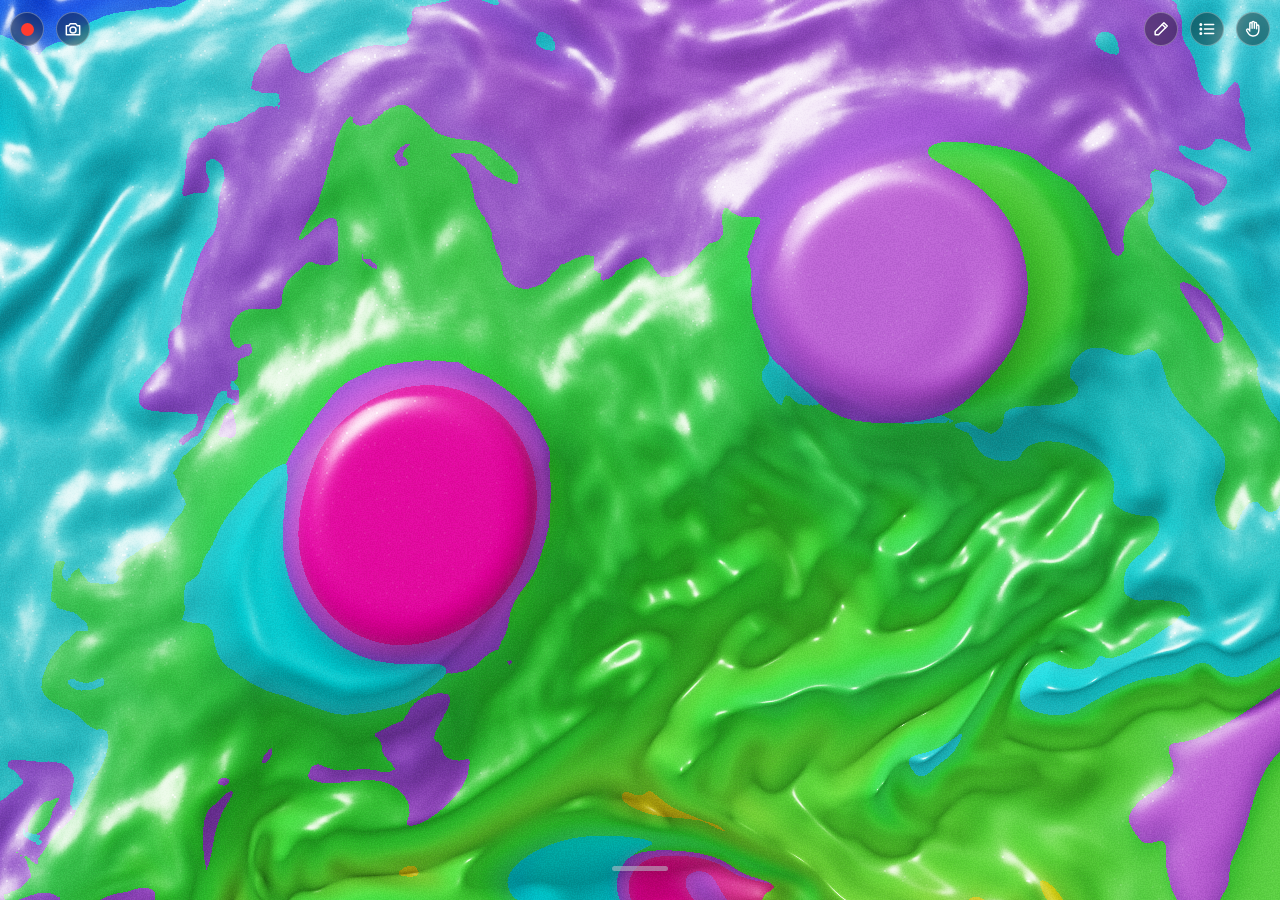
==== commit 2becaae1: "New Ember mode: black marble that sinks under the finger and glows gold (v151) Co-Authored-By: Claud" ====
--- a/hand-art/index.html
+++ b/hand-art/index.html
@@ -74,7 +74,7 @@
 .seg::-webkit-scrollbar{display:none}
 .seg button{flex:1 0 auto;padding:0 10px;min-height:42px;border:0;border-radius:11px;background:transparent;color:var(--mute);font:inherit;font-size:16px;font-weight:600}
 .seg button[aria-pressed=true]{background:var(--ink);color:#101826}
-body.water #palettes,body.pond #palettes,body.halo #palettes,body.light #palettes,body.cloud #palettes,body.ink #palettes{display:none}
+body.water #palettes,body.pond #palettes,body.ember #palettes,body.halo #palettes,body.light #palettes,body.cloud #palettes,body.ink #palettes{display:none}
 body:not(.cloud) #clouds{display:none}
 body:not(.ink) #inks{display:none}
 body:not(.light) #lights{display:none}
@@ -184,7 +184,7 @@
 <div class="dock" id="sheet">
   <div class="panel">
     <div class="head" id="sheetHead"><span class="bar"></span><div id="status">손 인식 꺼짐 · 화면을 문질러 보세요</div></div>
-    <div class="row seg" id="modeSeg"><button data-m="paint">Pigment</button><button data-m="water">Ripple</button><button data-m="pond">Puddle</button><button data-m="light">Aurora</button><button data-m="cloud">Cloud</button><button data-m="halo">Halo</button><button data-m="ink">Ink</button></div>
+    <div class="row seg" id="modeSeg"><button data-m="paint">Pigment</button><button data-m="water">Ripple</button><button data-m="pond">Puddle</button><button data-m="ember">Ember</button><button data-m="light">Aurora</button><button data-m="cloud">Cloud</button><button data-m="halo">Halo</button><button data-m="ink">Ink</button></div>
     <div class="speed"><span>흐름 속도</span><input type="range" id="speed" min="0" max="100" step="1"><b id="speedVal"></b></div>
     <div class="speed" id="plopRow"><span>퐁당 크기</span><input type="range" id="plopSize" min="0" max="100" step="1" aria-label="퐁당 크기"><b id="plopVal"></b></div>
     <div class="row chips" id="palettes"></div>
@@ -213,7 +213,7 @@
     <div class="row"><button class="btn" id="pinBtn">비밀번호 바꾸기</button><button class="btn" id="liteBtn">가벼운 모드 켜기</button></div>
     <div class="row"><button class="btn" id="bakOut">마음 백업 내보내기</button><button class="btn" id="bakIn">백업 가져오기</button></div>
     <p class="hint" id="hintTxt"><b>손가락</b> 흐름 그리기 · <b>검지만 펴기</b> 방향 분사<br><b>엄지+검지 집기</b> 소용돌이 · <b>주먹</b> 굳히기<br><b>손가락 톡 굽히기</b> 색이 터짐</p>
-    <p class="hint" id="ver">버전 150</p>
+    <p class="hint" id="ver">버전 151</p>
   </div>
 </div>
 <!-- 마음 남기기: write over the flowing art, then keep it (locked with a 4-digit PIN, on this phone only) or let it flow away -->
@@ -278,6 +278,30 @@
 float pvn(vec2 p){vec2 i=floor(p),f=clamp(p-i,0.,1.);f=f*f*(3.-2.*f);return mix(mix(ph(i),ph(i+vec2(1,0)),f.x),mix(ph(i+vec2(0,1)),ph(i+1.),f.x),f.y);}
 float fbm(vec2 p){float s=0.,a=.5;for(int i=0;i<5;i++){s+=a*pvn(p);p=mod(p*2.03+vec2(1.7,9.2),97.*8.);a*=.5;}return s;}
 `;   // Pond: soft multi-scale noise
+const MB_GL=`vec3 mbLights(vec2 iuv,float vein,float time,float heat){         /* black marble: golden lights flaring up here and there along the veins, then fading */
+  vec2 gq=iuv*vec2(5.,8.9);vec2 gc=floor(gq);vec3 lc=vec3(0.);
+  for(int j=-1;j<=1;j++)for(int i=-1;i<=1;i++){                      /* every cell may hold one light, each on its own clock */
+   vec2 c=gc+vec2(float(i),float(j));vec2 cw=mod(c,vec2(5.,9.));
+   float h1=hash(cw+.17),h2=hash(cw*1.7+3.3);
+   float P=3.5+5.5*h1,tt=time/P+h2*7.,cyc=floor(tt),f=fract(tt);
+   float on=hash(cw+vec2(cyc*.37,cyc*.71)+9.1);if(on<.3)continue;    /* some turns the place stays dark */
+   vec2 pos=c+.12+.76*vec2(hash(cw+vec2(cyc,1.3)),hash(cw+vec2(2.1,cyc)));
+   float sz=mix(.05,.32,pow(hash(cw+vec2(cyc*1.3,5.7)),1.8));          /* small sparks and the odd big flare */
+   float env=smoothstep(0.,.18+.2*h1,f)*(1.-smoothstep(.35,1.,f));env*=env;   /* swells bright, then fades away */
+   vec2 d=(gq-pos)*vec2(1.,.56);float r2=dot(d,d);
+   float core=exp(-r2/(sz*sz*.05));
+   float halo=sz*sz*.12/(r2+sz*sz*.12);
+   float an=hash(cw+vec2(cyc,8.8))*3.14;vec2 dr=mat2(cos(an),sin(an),-sin(an),cos(an))*d;
+   float fl=exp(-abs(dr.y)/(sz*.05))*exp(-abs(dr.x)/(sz*.85))*smoothstep(.07,.15,sz);   /* big ones streak along the vein */
+   float sp=exp(-r2/(sz*sz*1.6))*pow(vein,1.4);                   /* the glow seeps out along the grey vein it sits on */
+   lc+=env*(vec3(1.,.86,.5)*core*1.8+vec3(1.,.62,.06)*(halo*(.5+1.2*vein)*1.3+fl*1.1)+vec3(1.,.55,.04)*sp*1.6);
+  }
+  vec2 dq=iuv*vec2(16.,28.5);vec2 dc=floor(dq);vec2 dcw=mod(dc,vec2(16.,29.));   /* fine golden dust scattered over the veins, twinkling */
+  float dh=hash(dcw+.5),dp=2.+3.*hash(dcw*1.3+.2),df=fract(time/dp+dh*5.);
+  vec2 dd2=dq-dc-.2-.6*vec2(hash(dcw+1.1),hash(dcw+2.2));
+  lc+=vec3(1.,.66,.18)*exp(-dot(dd2,dd2)/.006)*sin(df*3.14)*step(.45,dh)*smoothstep(.2,.6,vein)*1.6*(1.+3.*heat);
+  return lc;}
+`;
 const FS = {
 splatVelSet: H+`uniform sampler2D uT;uniform float aspect,radius,strength;uniform vec2 point;uniform vec3 color;
 void main(){vec2 p=vUv-point;p.x*=aspect;float w=clamp(exp(-dot(p,p)/radius)*strength,0.,1.);vec2 b=texture(uT,vUv).xy;o=vec4(mix(b,color.xy,w),0.,1.);}`,
@@ -817,6 +841,38 @@
   col=mix(col,lcol,m*.92);}
  vec3 c2=col;float a=.04+.96*D;
  o=vec4(c2,a);}`,
+emStep: H+`uniform sampler2D uH;uniform vec2 px;uniform vec4 pk[16],pa[16];uniform int pn;uniform float aspect,dt,dRate,hRate,pD,pH,dBack,hFade,dMax,hMax;
+void main(){vec4 s=texture(uH,vUv);
+ vec4 nb=(texture(uH,vUv+vec2(px.x,0.))+texture(uH,vUv-vec2(px.x,0.))+texture(uH,vUv+vec2(0.,px.y))+texture(uH,vUv-vec2(0.,px.y)))*.25;
+ float d=mix(s.x,nb.x,.05),h=mix(s.y,nb.y,.12);                   /* the hollow's rim stays soft, the light seeps a little into the stone around */
+ vec2 p=vec2(vUv.x*aspect,vUv.y);
+ for(int i=0;i<16;i++){if(i>=pn)break;vec4 k=pk[i],a=pa[i];
+  vec2 A=vec2(k.x*aspect,k.y),B=vec2(k.z*aspect,k.w),ab=B-A;float t=clamp(dot(p-A,ab)/max(dot(ab,ab),1e-9),0.,1.);vec2 q=p-A-ab*t;
+  float g=exp(-dot(q,q)/(a.x*a.x))*a.z;
+  d+=g*(dRate*dt+pD*a.y)*max(1.-d/dMax,0.);                         /* the stone gives way under the finger: passing = a shallow groove, staying = it keeps sinking */
+  h+=g*(hRate*dt*(1.+.7*d)+pH*a.y)*max(1.-h/hMax,0.);}              /* and the light underneath wells up, brighter the longer (and deeper) it is pressed */
+ d-=d*dBack*dt;h-=h*hFade*dt*(1.-.55*smoothstep(0.,1.4,d));        /* let go: the stone slowly rises back, the light fades (lingering in deep hollows) */
+ o=vec4(max(d,0.),max(h,0.),0.,1.);}`,
+emRender: H+PD_GL+MB_GL+`uniform sampler2D uH,uI,uC;uniform vec2 px,iFit;uniform float aspect,time,iOk;
+void main(){
+ vec4 s=texture(uH,vUv);float d=s.x,h=s.y;
+ float dx=texture(uH,vUv+vec2(px.x,0.)).x-texture(uH,vUv-vec2(px.x,0.)).x,dy=texture(uH,vUv+vec2(0.,px.y)).x-texture(uH,vUv-vec2(0.,px.y)).x;
+ vec2 iuv=(vUv-.5)*iFit*1.05+.5;iuv.y=1.-iuv.y;
+ vec2 iuvP=iuv+vec2(dx,-dy)*.02;                                   /* the stone inside the hollow seen drawn down and inward */
+ vec3 base=iOk>.5?texture(uI,iuvP).rgb*1.2:vec3(.05);
+ float vein=iOk>.5?texture(uC,iuvP).r:0.;
+ vec3 n=normalize(vec3(-dx*10.,-dy*10.,1.));vec3 L=normalize(vec3(-.45,.55,.7));
+ float sh=clamp(dot(n,L)/L.z,.2,1.9);                               /* lit from the upper left: the hollow's far wall catches light, the near wall falls into shade */
+ base*=sh*(1.-.5*smoothstep(0.,1.3,d));
+ float hb=0.;for(int i=0;i<6;i++){float a=float(i)*1.047+.3;hb+=texture(uH,vUv+vec2(cos(a),sin(a))*vec2(1./aspect,1.)*.045).y;}hb/=6.;
+ float fl=.82+.36*pvn(iuv*vec2(7.,12.)+vec2(time*.35,-time*.27));  /* the light breathes and flickers like embers */
+ float rg=1.-abs(2.*pvn(iuv*vec2(26.,46.)+vec2(time*.05,0.))-1.);rg=rg*rg*rg;   /* fine cracks in the stone */
+ float hv=h*fl*(.22+1.0*vein+.9*rg);                               /* it shows through the veins and cracks first */
+ vec3 glow=vec3(1.,.40,.02)*smoothstep(0.,1.3,hv)*1.1+vec3(1.,.68,.14)*smoothstep(.35,2.,hv)*1.25+vec3(1.,.94,.74)*smoothstep(2.,4.,hv)*1.3;
+ glow+=vec3(1.,.5,.05)*hb*(.18+.3*vein);
+ glow+=vec3(1.,.74,.3)*smoothstep(1.,3.8,h)*(.55+.45*fl)*(.6+.6*rg+.5*vein);   /* held long: the hollow fills with a strong molten glow */                            /* a soft warm halo on the stone around it */
+ vec3 col=base*(1.+hb*.6*vec3(1.,.6,.25))+glow+mbLights(iuv,vein,time,min(h+hb,1.5))*.75;
+ o=vec4(col,1.);}`,
 pdStep: H+`uniform sampler2D uH;uniform vec2 px;uniform float c2,damp,visc;
 void main(){vec4 s=texture(uH,vUv);float h=s.x,hp=s.y;
  float n=texture(uH,vUv+vec2(0.,px.y)).x,so=texture(uH,vUv-vec2(0.,px.y)).x,e=texture(uH,vUv+vec2(px.x,0.)).x,w=texture(uH,vUv-vec2(px.x,0.)).x;
@@ -831,7 +887,7 @@
   vec4 v=pv[i];if(v.z<.5)h-=k.w*g;                                  /* a drop (or a light press): a small dent that rebounds into rings */
   else h+=k.w*dot(d,v.xy)/k.z*g;}                                   /* a moving finger: water pushed up in front, pulled down behind */
  o=vec4(h,s.y,0.,1.);}`,
-pdRender: H+PD_GL+`uniform sampler2D uH,uB,uI,uC;uniform vec2 px,tilt,pan,iFit;uniform float aspect,nsc,refr,refl,skyK,seed,ext,sun,time,rings,iOk;
+pdRender: H+PD_GL+MB_GL+`uniform sampler2D uH,uB,uI,uC;uniform vec2 px,tilt,pan,iFit;uniform float aspect,nsc,refr,refl,skyK,seed,ext,sun,time,rings,iOk;
 vec2 bedUV(vec2 v){return (v+pan+ext)/(1.+2.*ext);}                 /* screen → the larger bed, shifted by the tilt */
 vec3 sky(vec2 s){                                                     /* looking up from the puddle: overcast sky framed by the forest */
  vec2 a=s*vec2(aspect,1.);float r=length(a);
@@ -882,28 +938,7 @@
   vec2 bu=bedUV(vUv+off);vec2 iuv=(bu-.5)*iFit*1.05+.5;iuv.y=1.-iuv.y;   /* the photo tiles seamlessly, so tilting just reveals more marble */
   b=vec4(iOk>.5?texture(uI,iuv).rgb*1.15:vec3(.06),.3);
   float vein=iOk>.5?texture(uC,iuv).r:0.;                            /* where the grey veins are: the lights live along them */
-  vec2 gq=iuv*vec2(5.,8.9);vec2 gc=floor(gq);vec3 lc=vec3(0.);
-  for(int j=-1;j<=1;j++)for(int i=-1;i<=1;i++){                      /* every cell may hold one light, each on its own clock */
-   vec2 c=gc+vec2(float(i),float(j));vec2 cw=mod(c,vec2(5.,9.));
-   float h1=hash(cw+.17),h2=hash(cw*1.7+3.3);
-   float P=3.5+5.5*h1,tt=time/P+h2*7.,cyc=floor(tt),f=fract(tt);
-   float on=hash(cw+vec2(cyc*.37,cyc*.71)+9.1);if(on<.3)continue;    /* some turns the place stays dark */
-   vec2 pos=c+.12+.76*vec2(hash(cw+vec2(cyc,1.3)),hash(cw+vec2(2.1,cyc)));
-   float sz=mix(.05,.32,pow(hash(cw+vec2(cyc*1.3,5.7)),1.8));          /* small sparks and the odd big flare */
-   float env=smoothstep(0.,.18+.2*h1,f)*(1.-smoothstep(.35,1.,f));env*=env;   /* swells bright, then fades away */
-   vec2 d=(gq-pos)*vec2(1.,.56);float r2=dot(d,d);
-   float core=exp(-r2/(sz*sz*.05));
-   float halo=sz*sz*.12/(r2+sz*sz*.12);
-   float an=hash(cw+vec2(cyc,8.8))*3.14;vec2 dr=mat2(cos(an),sin(an),-sin(an),cos(an))*d;
-   float fl=exp(-abs(dr.y)/(sz*.05))*exp(-abs(dr.x)/(sz*.85))*smoothstep(.07,.15,sz);   /* big ones streak along the vein */
-   float sp=exp(-r2/(sz*sz*1.6))*pow(vein,1.4);                   /* the glow seeps out along the grey vein it sits on */
-   lc+=env*(vec3(1.,.86,.5)*core*1.8+vec3(1.,.62,.06)*(halo*(.5+1.2*vein)*1.3+fl*1.1)+vec3(1.,.55,.04)*sp*1.6);
-  }
-  vec2 dq=iuv*vec2(16.,28.5);vec2 dc=floor(dq);vec2 dcw=mod(dc,vec2(16.,29.));   /* fine golden dust scattered over the veins, twinkling */
-  float dh=hash(dcw+.5),dp=2.+3.*hash(dcw*1.3+.2),df=fract(time/dp+dh*5.);
-  vec2 dd2=dq-dc-.2-.6*vec2(hash(dcw+1.1),hash(dcw+2.2));
-  lc+=vec3(1.,.66,.18)*exp(-dot(dd2,dd2)/.006)*sin(df*3.14)*step(.45,dh)*smoothstep(.2,.6,vein)*1.6;
-  gold=lc;
+  gold=mbLights(iuv,vein,time,0.);
  }
  vec3 under=b.rgb*vec3(.84,.92,.86);
  if(rings>.5)under=b.rgb+gold;
@@ -1089,7 +1124,7 @@
 const WATER_RES=200;
 function res(r){let a=canvas.width/canvas.height;if(a<1)a=1/a;const mn=Math.round(r),mx=Math.round(r*a);
   return canvas.width>canvas.height?[mx,mn]:[mn,mx];}
-const VER_TXT='버전 150';
+const VER_TXT='버전 151';
 /* ===== 가상 회전 잠금: OS가 화면을 돌려도(폴드 내부 화면처럼 잠금 요청을 무시하는 경우) 내용은 기기 기준으로 고정 ===== */
 const appEl=document.getElementById('app');let viewAng=-1,viewIW=0,viewIH=0,lockAng=null,lockKey='',lockP=true,devG=null,rawAng=0;
 function devAngle(){let a=0;try{if(screen.orientation&&typeof screen.orientation.angle==='number')a=screen.orientation.angle;else if(typeof window.orientation==='number')a=window.orientation;}catch(e){}
@@ -1133,7 +1168,7 @@
 function freeD(d){if(d){freeF(d.r);freeF(d.w);}}
 function dropModeBufs(){freeD(dye);freeD(det);dye=det=null;freeD(wat);freeF(wgrad);wat=wgrad=null;
   freeD(trail);freeF(glowF);trail=glowF=null;freeD(cDisp);freeF(cFbo);cDisp=cFbo=null;
-  freeD(inkA);freeD(inkS);freeF(inkK);inkA=inkS=inkK=null;}
+  freeD(inkA);freeD(inkS);freeF(inkK);inkA=inkS=inkK=null;freeD(emH);emH=null;}
 function paintAlloc(){const [dw,dh]=res(liteUser?560:DYE_RES);dye=dfbo(dw,dh);det=dfbo(dw,dh);seed();}
 function waterAlloc(){const [ww,wh]=res(WATER_RES);wat=dfbo(ww,wh);wgrad=fbo(ww,wh);waterClear();}
 function seed(){if(!dye)return;const u=use('init',[dye.w.tx,dye.w.ty]);
@@ -1364,7 +1399,7 @@
 }
 
 /* ================= Water mode (lake) ================= */
-let mode='paint'; try{const m=localStorage.getItem('hf-mode');if(m==='water'||m==='pond'||m==='halo'||m==='light'||m==='cloud'||m==='ink')mode=m;}catch(e){}
+let mode='paint'; try{const m=localStorage.getItem('hf-mode');if(m==='water'||m==='pond'||m==='ember'||m==='halo'||m==='light'||m==='cloud'||m==='ink')mode=m;}catch(e){}
 let waterTime=0, wAcc=0, dropClock=0, glideClock=0; const gliders=[];
 const W_C=250, W_H=1/540, W_NK=.24, SUN=(()=>{const v=[.12,.82,.56],l=Math.hypot(...v);return v.map(x=>x/l);})();
 // strength budget: however hard and often the water is struck, it never gets rougher than ~3 plops at once
@@ -1474,6 +1509,39 @@
    const sx=SUN[0]-tx*.55,sy=SUN[1]-ty*.55,sz=SUN[2],l=Math.hypot(sx,sy,sz);gl.uniform3f(u.sunDir,sx/l,sy/l,sz/l);}   // light swings the other way
   blit(null);
 }
+/* ================= Ember mode: black marble with golden light inside — press and the stone sinks, the light wells up ================= */
+const EM={
+  SIM:200,          // cells across the short side
+  R:.034,           // finger size (fraction of the screen height)
+  DEPTH_RATE:.55,   // how fast the stone sinks while a finger stays (per second)
+  HEAT_RATE:1.25,   // how fast the light grows while a finger stays (per second)
+  PASS_DEPTH:.20, PASS_HEAT:.8,   // what a finger leaves behind just passing over (a drag = a long glowing groove)
+  DEPTH_BACK:.055,  // how fast the stone rises back once let go (per second)
+  HEAT_FADE:.38,    // how fast the light fades once let go (per second)
+  DMAX:1.6, HMAX:4.
+};
+let emH=null,emT=Math.random()*200;const emPokes=[],emK=new Float32Array(16*4),emA=new Float32Array(16*4);
+function emberClear(){if(!emH)return;for(const t of [emH.r,emH.w]){gl.bindFramebuffer(gl.FRAMEBUFFER,t.f);gl.clearColor(0,0,0,1);gl.clear(gl.COLOR_BUFFER_BIT);}}
+function emberAlloc(){const [w,h]=res(EM.SIM);if(!emH||emH.r.w!==w||emH.r.h!==h){freeD(emH);emH=dfbo(w,h);emberClear();}if(!floorLoading[2])loadFloor(2);}
+function emPoke(x,y,k){emPokes.push([x,y,k]);}
+function emberFrame(dt){
+  dt=Math.max(dt,frameDtRaw)*flow;emT+=dt;emberAlloc();
+  let n=0;emK.fill(0);emA.fill(0);
+  for(const p of pointers.values()){if(n>=16)break;const fresh=p.ex===undefined,x0=fresh?p.x:p.ex,y0=fresh?p.y:p.ey,r=EM.R*(p.virt?.85:1);
+    const L=Math.hypot((p.x-x0)*aspect,p.y-y0);
+    emK.set([x0,y0,p.x,p.y],n*4);emA.set([r,fresh?1:Math.min(1.5,L/r),(p.virt?.75:1)*(flow>.3?1:0),0],n*4);p.ex=p.x;p.ey=p.y;n++;}
+  while(emPokes.length&&n<16){const q=emPokes.shift();emK.set([q[0],q[1],q[0],q[1]],n*4);emA.set([EM.R*1.2,q[2],1,0],n*4);n++;}
+  emPokes.length=0;
+  let u=use('emStep',[emH.r.tx,emH.r.ty]);gl.uniform1i(u.uH,emH.r.bind(0));gl.uniform2f(u.px,emH.r.tx,emH.r.ty);
+  gl.uniform4fv(u.pk,emK);gl.uniform4fv(u.pa,emA);gl.uniform1i(u.pn,n);gl.uniform1f(u.aspect,aspect);gl.uniform1f(u.dt,dt);
+  gl.uniform1f(u.dRate,EM.DEPTH_RATE);gl.uniform1f(u.hRate,EM.HEAT_RATE);gl.uniform1f(u.pD,EM.PASS_DEPTH);gl.uniform1f(u.pH,EM.PASS_HEAT);
+  gl.uniform1f(u.dBack,EM.DEPTH_BACK);gl.uniform1f(u.hFade,EM.HEAT_FADE);gl.uniform1f(u.dMax,EM.DMAX);gl.uniform1f(u.hMax,EM.HMAX);
+  blit(emH.w);emH.swap();
+  const ft=floorTex[2]||{},ok=ft.b&&ft.c,ia=941/1672;
+  u=use('emRender',[0,0]);gl.uniform1i(u.uH,emH.r.bind(0));gl.uniform2f(u.px,emH.r.tx,emH.r.ty);gl.uniform1f(u.aspect,aspect);gl.uniform1f(u.time,emT);gl.uniform1f(u.iOk,ok?1:0);
+  gl.uniform2f(u.iFit,aspect<ia?aspect/ia:1,aspect<ia?1:ia/aspect);
+  gl.activeTexture(gl.TEXTURE2);gl.bindTexture(gl.TEXTURE_2D,ft.b||null);gl.uniform1i(u.uI,2);gl.activeTexture(gl.TEXTURE3);gl.bindTexture(gl.TEXTURE_2D,ft.c||null);gl.uniform1i(u.uC,3);
+  blit(null);}
 /* ================= Pond mode: a small forest puddle while the monsoon rain passes ================= */
 // one height field carries every raindrop and every touch; its slope bends both the mirrored sky and the view of the bed.
 // ---- tuning ----
@@ -1908,7 +1976,7 @@
 let musicOn=true; try{musicOn=localStorage.getItem('hf-music')!=='off';}catch(e){}
 let curTrack=null, wantTrack=null;
 const MUSIC_VOL=.85, FADE_IN=2.2, FADE_OUT=1.8;          // seconds
-const TRACKS={cloud:'audio/velvet_horizon.mp3',pond:'audio/stone_beneath_the_surface.mp3',halo:'audio/beneath_the_haloed_glass.mp3',paint:'audio/where_the_stream_widens.mp3',water:'audio/glass_upon_the_lake.mp3',light:'audio/where_the_ocean_meets_sky.mp3',ink:'audio/silk_and_moonlight.mp3'};
+const TRACKS={cloud:'audio/velvet_horizon.mp3',pond:'audio/stone_beneath_the_surface.mp3',ember:'audio/stone_beneath_the_surface.mp3',halo:'audio/beneath_the_haloed_glass.mp3',paint:'audio/where_the_stream_widens.mp3',water:'audio/glass_upon_the_lake.mp3',light:'audio/where_the_ocean_meets_sky.mp3',ink:'audio/silk_and_moonlight.mp3'};
 const trackURL={};
 function getTrack(path){ if(!trackURL[path])trackURL[path]=fetch(path).then(r=>r.blob()).then(b=>URL.createObjectURL(b)).catch(()=>null); return trackURL[path]; }
 // change song: the playing one fades out on its own player, the new one starts silent on the other player and fades in
@@ -2154,6 +2222,7 @@
   x=Math.min(.99,Math.max(.01,x));y=Math.min(.99,Math.max(.01,y));
   if(mode==='water')addPlop(x,y,.9);
   else if(mode==='pond')pondDrop(x,y,.0075,.2);
+  else if(mode==='ember')emPoke(x,y,1.2);
   else if(mode==='ink'){if(inkA)inkDrop(vwx('ink',x),vwy('ink',y),inkNext++,.9);}
   else if(mode==='halo'&&halo){const [d,i]=haloNear(x,y);if(d<.08)haloKick(i,-.8);else haloPuff=[x*aspect,y,.005,.3];}
   else if(mode==='paint'){colorTick++;for(let i=0;i<6;i++){const a=i/6*Math.PI*2;queue.push({x:x+Math.cos(a)*.012,y:y+Math.sin(a)*.012*aspect,dx:Math.cos(a)*600,dy:Math.sin(a)*600,c:pickColor(i+fi),r:.0022,s:.9,t:.8,hand:1});}}
@@ -2202,7 +2271,7 @@
   resize();
   flow+=(flowTarget-flow)*Math.min(1,dt*(flowTarget>flow?2.5:6));
   updateGyro(dt);updateTimeScale(dt);
-  if(mode==='water'){ waterFrame(dt); } else if(mode==='pond'){ queue.length=0; pondFrame(dt); } else if(mode==='halo'){ haloFrame(dt); } else if(mode==='light'){ lightFrame(dt); } else if(mode==='cloud'){ cloudFrame(dt); } else if(mode==='ink'){ inkFrame(dt); } else {
+  if(mode==='water'){ waterFrame(dt); } else if(mode==='pond'){ queue.length=0; pondFrame(dt); } else if(mode==='ember'){ queue.length=0; emberFrame(dt); } else if(mode==='halo'){ haloFrame(dt); } else if(mode==='light'){ lightFrame(dt); } else if(mode==='cloud'){ cloudFrame(dt); } else if(mode==='ink'){ inkFrame(dt); } else {
   if(!dye)paintAlloc();
   viewStep('paint',dt);
   // left alone: two invisible brushes wander and stir the colours on their own
@@ -2278,8 +2347,9 @@
   light:'<b>손가락</b> 빛의 흐름 밀기 · <b>검지만 펴기</b> 가리킨 방향으로 빛줄기<br><b>엄지+검지 집기</b> 소용돌이 · <b>주먹</b> 멈춤',
   halo:'<b>터치</b> 링 끌기 · <b>튕기기</b> 동전처럼 뒤집힘 · <b>톡</b> 빛이 돎 · <b>두 손가락</b> 확대·축소·회전<br><b>손</b> 검지 = 링 끌기 · <b>엄지를 펴면</b> 확대 · <b>엄지를 검지 끝에 붙이면</b> 축소 · <b>접은 손가락 활짝 펴기</b> = 링을 쳐서 회전 · <b>주먹</b> = 멈춤',
   pond:'장맛비가 지나가는 숲속 웅덩이 · 비는 저절로 세졌다 잦아듦<br><b>톡</b> 작은 파문 · <b>천천히 끌기</b> 물이 부드럽게 밀림 · <b>빠르게 쓸기</b> 지나간 자리에 짧은 물결<br>메뉴에서 비의 세기 선택',
+  ember:'금빛이 스며 있는 검은 대리석 · 곳곳에서 빛이 저절로 피어났다 사라짐<br><b>터치</b> 닿은 곳이 살짝 가라앉으며 노란 빛이 새어 나옴 · <b>끌기</b> 지나간 자리를 따라 길게 빛남<br><b>머물기</b> 더 깊이 가라앉고 빛이 점점 세짐 · 손을 떼면 천천히 돌아옴',
   water:'<b>톡 터치·손가락 톡 굽히기</b> 퐁당 · <b>끌며 원 그리기</b> 소용돌이<br><b>손가락</b> 움직여 물결 · <b>검지만 펴기</b> 가리킨 방향으로 물길<br><b>엄지+검지 집기</b> 소용돌이 · <b>주먹</b> 물 멈춤'};
-function setMode(m){mode=m;document.body.classList.toggle('water',m==='water');document.body.classList.toggle('pond',m==='pond');document.body.classList.toggle('halo',m==='halo');document.body.classList.toggle('light',m==='light');document.body.classList.toggle('cloud',m==='cloud');document.body.classList.toggle('ink',m==='ink');
+function setMode(m){mode=m;document.body.classList.toggle('water',m==='water');document.body.classList.toggle('pond',m==='pond');document.body.classList.toggle('ember',m==='ember');document.body.classList.toggle('halo',m==='halo');document.body.classList.toggle('light',m==='light');document.body.classList.toggle('cloud',m==='cloud');document.body.classList.toggle('ink',m==='ink');
   if(m==='halo')halo=null;   // starts fresh (built on the next frame)
   if(m==='cloud')cloudReset();
   if(m==='cloud'&&vel){const u=use('waterClear',[0,0]);blit(vel.w);vel.swap();blit(vel.w);vel.swap();}   // start calm: no leftover swirls from other modes
@@ -2290,7 +2360,7 @@
   if(curTrack)switchTrack();}
 document.querySelectorAll('#modeSeg button').forEach(b=>b.onclick=()=>setMode(b.dataset.m));
 setMode(mode);
-seedBtn.onclick=()=>{if(mode==='pond'){pondNew();}else if(mode==='ink'){inkSeed=Math.random()*50;inkClear();}else if(mode==='halo'){halo=null;}else if(mode==='water'){waterClear();gliders.length=0;}else if(mode==='light'){lightSeedAll();}else if(mode==='cloud'){cloudReset();}else seed();};
+seedBtn.onclick=()=>{if(mode==='pond'){pondNew();}else if(mode==='ember'){emberClear();}else if(mode==='ink'){inkSeed=Math.random()*50;inkClear();}else if(mode==='halo'){halo=null;}else if(mode==='water'){waterClear();gliders.length=0;}else if(mode==='light'){lightSeedAll();}else if(mode==='cloud'){cloudReset();}else seed();};
 const lightWrap=document.getElementById('lights');
 function renderLights(){lightWrap.innerHTML='';for(const name in LIGHTS){const b=document.createElement('button');b.className='chip';
   b.setAttribute('aria-pressed',name===lightName);b.innerHTML='<i>'+LIGHTS[name].map(c=>`<span style="background:${c}"></span>`).join('')+'</i>'+name;
@@ -2581,13 +2651,13 @@
     s.style.transform=tf;s.style.filter=fl;s.style.opacity='0';})));
   // and the art answers
   let k=0;const fx=setInterval(()=>{k++;const x=.15+.7*Math.random(),y=.3+.5*Math.random();
-    if(mode==='water')addPlop(x,y,.8);else if(mode==='pond')pondDrop(x,y,.009,.22);else if(mode==='ink'&&inkA)inkDrop(x,y,inkNext++,.7);
+    if(mode==='water')addPlop(x,y,.8);else if(mode==='pond')pondDrop(x,y,.009,.22);else if(mode==='ember')emPoke(x,y,1.5);else if(mode==='ink'&&inkA)inkDrop(x,y,inkNext++,.7);
     else if(mode==='halo'&&halo)haloKick((Math.random()*HN)|0,.4);
     else if(mode==='paint'){const a=Math.random()*6.283;queue.push({x,y,vx:Math.cos(a)*.3,vy:Math.sin(a)*.3,set:.6,c:pickColor(k),r:.004,s:.6});}
     if(k>=6)clearInterval(fx);},420);
   setTimeout(done,3300);});}
 // ---- the kept ones ----
-const MODE_NAME_K={paint:'Pigment',water:'Ripple',pond:'Puddle',light:'Aurora',cloud:'Cloud',ink:'Ink',halo:'Halo'};
+const MODE_NAME_K={paint:'Pigment',water:'Ripple',pond:'Puddle',ember:'Ember',light:'Aurora',cloud:'Cloud',ink:'Ink',halo:'Halo'};
 const OLD_MODE_K={wave:'Wave',silk:'Silk',splash:'Splash',cosmos:'Cosmos'};   // notes kept in modes that no longer exist still show their name
 const safeMode=m=>(typeof m==='string'&&(MODE_NAME_K[m]||OLD_MODE_K[m]))?m:'paint';   // anything else (e.g. from a tampered backup file) is never shown as is
 // a note read from a backup file: only the fields this app writes, each of the right kind
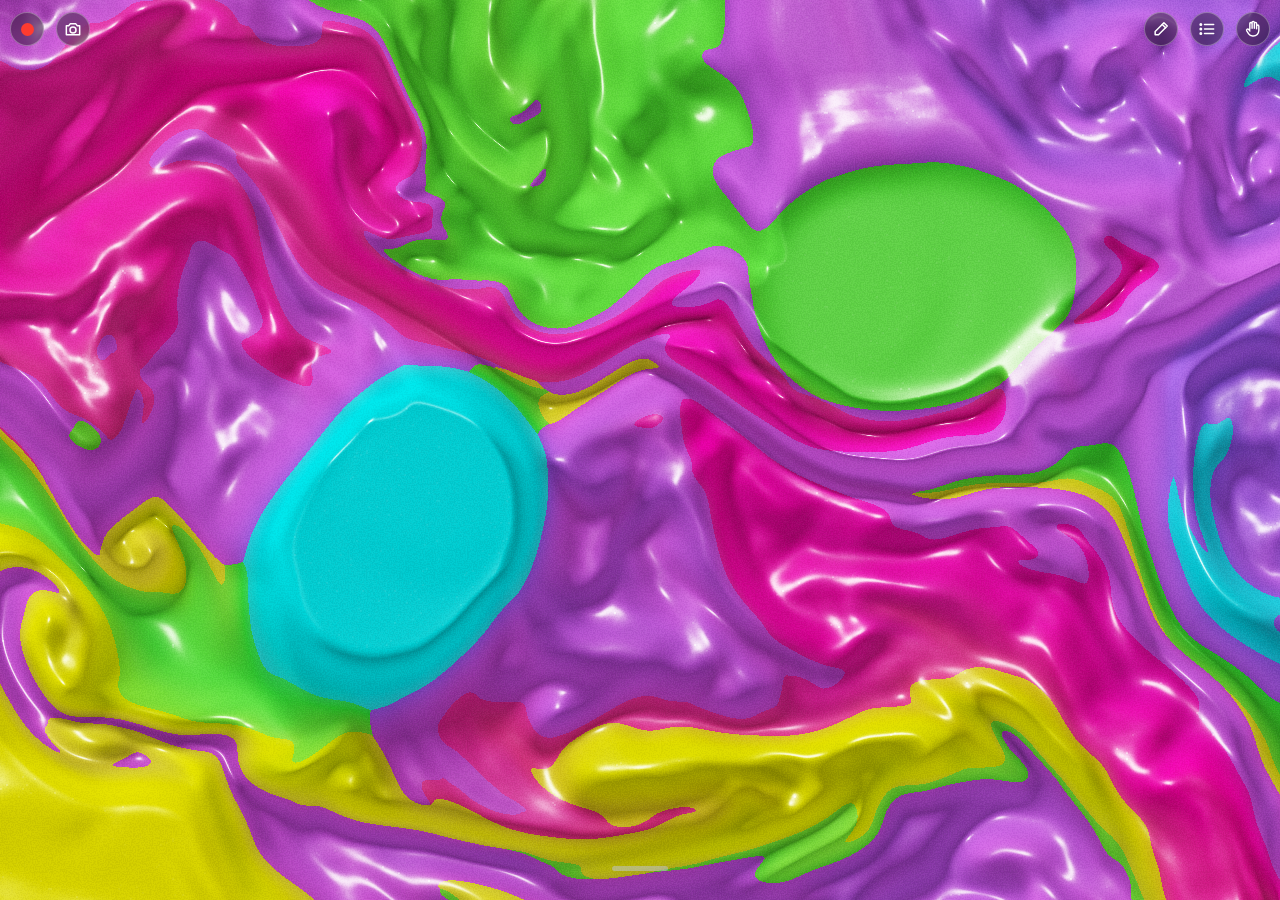
==== commit 4a55eb8c: "Puddle marble floor: touch lights up the marble below, brighter the longer it is held (v152) Co-Auth" ====
--- a/hand-art/index.html
+++ b/hand-art/index.html
@@ -213,7 +213,7 @@
     <div class="row"><button class="btn" id="pinBtn">비밀번호 바꾸기</button><button class="btn" id="liteBtn">가벼운 모드 켜기</button></div>
     <div class="row"><button class="btn" id="bakOut">마음 백업 내보내기</button><button class="btn" id="bakIn">백업 가져오기</button></div>
     <p class="hint" id="hintTxt"><b>손가락</b> 흐름 그리기 · <b>검지만 펴기</b> 방향 분사<br><b>엄지+검지 집기</b> 소용돌이 · <b>주먹</b> 굳히기<br><b>손가락 톡 굽히기</b> 색이 터짐</p>
-    <p class="hint" id="ver">버전 151</p>
+    <p class="hint" id="ver">버전 152</p>
   </div>
 </div>
 <!-- 마음 남기기: write over the flowing art, then keep it (locked with a 4-digit PIN, on this phone only) or let it flow away -->
@@ -887,7 +887,7 @@
   vec4 v=pv[i];if(v.z<.5)h-=k.w*g;                                  /* a drop (or a light press): a small dent that rebounds into rings */
   else h+=k.w*dot(d,v.xy)/k.z*g;}                                   /* a moving finger: water pushed up in front, pulled down behind */
  o=vec4(h,s.y,0.,1.);}`,
-pdRender: H+PD_GL+MB_GL+`uniform sampler2D uH,uB,uI,uC;uniform vec2 px,tilt,pan,iFit;uniform float aspect,nsc,refr,refl,skyK,seed,ext,sun,time,rings,iOk;
+pdRender: H+PD_GL+MB_GL+`uniform sampler2D uH,uB,uI,uC,uT;uniform vec2 px,tilt,pan,iFit;uniform float hOn,aspect,nsc,refr,refl,skyK,seed,ext,sun,time,rings,iOk;
 vec2 bedUV(vec2 v){return (v+pan+ext)/(1.+2.*ext);}                 /* screen → the larger bed, shifted by the tilt */
 vec3 sky(vec2 s){                                                     /* looking up from the puddle: overcast sky framed by the forest */
  vec2 a=s*vec2(aspect,1.);float r=length(a);
@@ -938,7 +938,15 @@
   vec2 bu=bedUV(vUv+off);vec2 iuv=(bu-.5)*iFit*1.05+.5;iuv.y=1.-iuv.y;   /* the photo tiles seamlessly, so tilting just reveals more marble */
   b=vec4(iOk>.5?texture(uI,iuv).rgb*1.15:vec3(.06),.3);
   float vein=iOk>.5?texture(uC,iuv).r:0.;                            /* where the grey veins are: the lights live along them */
-  gold=mbLights(iuv,vein,time,0.);
+  float th=0.,tb=0.;
+  if(hOn>.5){th=texture(uT,vUv+off).y;for(int i=0;i<6;i++){float a=float(i)*1.047+.3;tb+=texture(uT,vUv+off+vec2(cos(a),sin(a))*vec2(1./aspect,1.)*.045).y;}tb/=6.;}
+  float fl=.82+.36*pvn(iuv*vec2(7.,12.)+vec2(time*.35,-time*.27));  /* a touch: the marble below lights up, through its veins and fine cracks */
+  float rg=1.-abs(2.*pvn(iuv*vec2(26.,46.)+vec2(time*.05,0.))-1.);rg=rg*rg*rg;
+  float hv=th*fl*(.22+1.0*vein+.9*rg);
+  vec3 tg=vec3(1.,.40,.02)*smoothstep(0.,1.3,hv)*1.1+vec3(1.,.68,.14)*smoothstep(.35,2.,hv)*1.25+vec3(1.,.94,.74)*smoothstep(2.,4.,hv)*1.3;
+  tg+=vec3(1.,.5,.05)*tb*(.18+.3*vein)+vec3(1.,.74,.3)*smoothstep(1.,3.8,th)*(.55+.45*fl)*(.6+.6*rg+.5*vein);   /* held longer: brighter and brighter */
+  b.rgb*=1.+tb*.6*vec3(1.,.6,.25);
+  gold=mbLights(iuv,vein,time,min(th+tb,1.5))+tg;
  }
  vec3 under=b.rgb*vec3(.84,.92,.86);
  if(rings>.5)under=b.rgb+gold;
@@ -1124,7 +1132,7 @@
 const WATER_RES=200;
 function res(r){let a=canvas.width/canvas.height;if(a<1)a=1/a;const mn=Math.round(r),mx=Math.round(r*a);
   return canvas.width>canvas.height?[mx,mn]:[mn,mx];}
-const VER_TXT='버전 151';
+const VER_TXT='버전 152';
 /* ===== 가상 회전 잠금: OS가 화면을 돌려도(폴드 내부 화면처럼 잠금 요청을 무시하는 경우) 내용은 기기 기준으로 고정 ===== */
 const appEl=document.getElementById('app');let viewAng=-1,viewIW=0,viewIH=0,lockAng=null,lockKey='',lockP=true,devG=null,rawAng=0;
 function devAngle(){let a=0;try{if(screen.orientation&&typeof screen.orientation.angle==='number')a=screen.orientation.angle;else if(typeof window.orientation==='number')a=window.orientation;}catch(e){}
@@ -1168,7 +1176,7 @@
 function freeD(d){if(d){freeF(d.r);freeF(d.w);}}
 function dropModeBufs(){freeD(dye);freeD(det);dye=det=null;freeD(wat);freeF(wgrad);wat=wgrad=null;
   freeD(trail);freeF(glowF);trail=glowF=null;freeD(cDisp);freeF(cFbo);cDisp=cFbo=null;
-  freeD(inkA);freeD(inkS);freeF(inkK);inkA=inkS=inkK=null;freeD(emH);emH=null;}
+  freeD(inkA);freeD(inkS);freeF(inkK);inkA=inkS=inkK=null;freeD(emH);emH=null;freeD(pdHt);pdHt=null;}
 function paintAlloc(){const [dw,dh]=res(liteUser?560:DYE_RES);dye=dfbo(dw,dh);det=dfbo(dw,dh);seed();}
 function waterAlloc(){const [ww,wh]=res(WATER_RES);wat=dfbo(ww,wh);wgrad=fbo(ww,wh);waterClear();}
 function seed(){if(!dye)return;const u=use('init',[dye.w.tx,dye.w.ty]);
@@ -1524,19 +1532,23 @@
 function emberClear(){if(!emH)return;for(const t of [emH.r,emH.w]){gl.bindFramebuffer(gl.FRAMEBUFFER,t.f);gl.clearColor(0,0,0,1);gl.clear(gl.COLOR_BUFFER_BIT);}}
 function emberAlloc(){const [w,h]=res(EM.SIM);if(!emH||emH.r.w!==w||emH.r.h!==h){freeD(emH);emH=dfbo(w,h);emberClear();}if(!floorLoading[2])loadFloor(2);}
 function emPoke(x,y,k){emPokes.push([x,y,k]);}
-function emberFrame(dt){
-  dt=Math.max(dt,frameDtRaw)*flow;emT+=dt;emberAlloc();
+function touchField(F,dt,dR,pD,hK=1){   // fingers (and pokes) → a field: R = how far the stone has sunk, G = how much light wells up
   let n=0;emK.fill(0);emA.fill(0);
   for(const p of pointers.values()){if(n>=16)break;const fresh=p.ex===undefined,x0=fresh?p.x:p.ex,y0=fresh?p.y:p.ey,r=EM.R*(p.virt?.85:1);
     const L=Math.hypot((p.x-x0)*aspect,p.y-y0);
     emK.set([x0,y0,p.x,p.y],n*4);emA.set([r,fresh?1:Math.min(1.5,L/r),(p.virt?.75:1)*(flow>.3?1:0),0],n*4);p.ex=p.x;p.ey=p.y;n++;}
   while(emPokes.length&&n<16){const q=emPokes.shift();emK.set([q[0],q[1],q[0],q[1]],n*4);emA.set([EM.R*1.2,q[2],1,0],n*4);n++;}
   emPokes.length=0;
-  let u=use('emStep',[emH.r.tx,emH.r.ty]);gl.uniform1i(u.uH,emH.r.bind(0));gl.uniform2f(u.px,emH.r.tx,emH.r.ty);
+  const u=use('emStep',[F.r.tx,F.r.ty]);gl.uniform1i(u.uH,F.r.bind(0));gl.uniform2f(u.px,F.r.tx,F.r.ty);
   gl.uniform4fv(u.pk,emK);gl.uniform4fv(u.pa,emA);gl.uniform1i(u.pn,n);gl.uniform1f(u.aspect,aspect);gl.uniform1f(u.dt,dt);
-  gl.uniform1f(u.dRate,EM.DEPTH_RATE);gl.uniform1f(u.hRate,EM.HEAT_RATE);gl.uniform1f(u.pD,EM.PASS_DEPTH);gl.uniform1f(u.pH,EM.PASS_HEAT);
+  gl.uniform1f(u.dRate,dR);gl.uniform1f(u.hRate,EM.HEAT_RATE*hK);gl.uniform1f(u.pD,pD);gl.uniform1f(u.pH,EM.PASS_HEAT);
   gl.uniform1f(u.dBack,EM.DEPTH_BACK);gl.uniform1f(u.hFade,EM.HEAT_FADE);gl.uniform1f(u.dMax,EM.DMAX);gl.uniform1f(u.hMax,EM.HMAX);
-  blit(emH.w);emH.swap();
+  blit(F.w);F.swap();
+}
+function emberFrame(dt){
+  dt=Math.max(dt,frameDtRaw)*flow;emT+=dt;emberAlloc();
+  touchField(emH,dt,EM.DEPTH_RATE,EM.PASS_DEPTH);
+  let u;
   const ft=floorTex[2]||{},ok=ft.b&&ft.c,ia=941/1672;
   u=use('emRender',[0,0]);gl.uniform1i(u.uH,emH.r.bind(0));gl.uniform2f(u.px,emH.r.tx,emH.r.ty);gl.uniform1f(u.aspect,aspect);gl.uniform1f(u.time,emT);gl.uniform1f(u.iOk,ok?1:0);
   gl.uniform2f(u.iFit,aspect<ia?aspect/ia:1,aspect<ia?1:ia/aspect);
@@ -1563,7 +1575,7 @@
 };
 const PD_EXT=.25;      // how far tilting can look beyond the screen on each side (fraction of the screen)
 let pondLevel=2,pdPan=[0,0],pondSun=0,pondFloor=0,floorTex={},floorLoading={};try{const v=parseInt(localStorage.getItem('hf-pondfloor'));if(v>=0&&v<=2)pondFloor=v;}catch(e){}try{pondSun=localStorage.getItem('hf-pondsun')==='1'?1:0;}catch(e){}try{const v=parseInt(localStorage.getItem('hf-pondrain'));if(v>=0&&v<=3)pondLevel=v;}catch(e){}
-let pdBedAsp=0,pdH=null,pdBed=null,pdSeed=Math.random()*50,pdLeaves=null,pdDrips=[],pdAcc=0,pdT=Math.random()*200,pdDropAcc=0;
+let pdHt=null,pdBedAsp=0,pdH=null,pdBed=null,pdSeed=Math.random()*50,pdLeaves=null,pdDrips=[],pdAcc=0,pdT=Math.random()*200,pdDropAcc=0;
 const pdImp=[];                 // impulses waiting for the next step: [x,y,r,amp, dx,dy,type]
 const pdK=new Float32Array(48*4),pdV=new Float32Array(48*4);
 function pondLayout(){const R=Math.random;
@@ -1622,7 +1634,10 @@
     pdAcc-=step;n++;}
   if(n>=10)pdAcc=0;                                       // after a long pause: do not try to catch up
   if(pdImp.length>200)pdImp.splice(0,pdImp.length-200);
-  const u=use('pdRender',[0,0]);gl.uniform1i(u.uH,pdH.r.bind(0));gl.uniform1i(u.uB,pdBed.bind(1));gl.uniform2f(u.px,pdH.r.tx,pdH.r.ty);
+  const mb=pondFloor===2;
+  if(mb){const [hw,hh]=res(EM.SIM);if(!pdHt||pdHt.r.w!==hw||pdHt.r.h!==hh){freeD(pdHt);pdHt=dfbo(hw,hh);}touchField(pdHt,dt,0,0,2.4);}   // marble floor: touching lights up the stone below
+  else if(pdHt){freeD(pdHt);pdHt=null;}
+  const u=use('pdRender',[0,0]);gl.uniform1i(u.uH,pdH.r.bind(0));gl.uniform1i(u.uT,(mb?pdHt.r:pdH.r).bind(4));gl.uniform1f(u.hOn,mb?1:0);gl.uniform1i(u.uB,pdBed.bind(1));gl.uniform2f(u.px,pdH.r.tx,pdH.r.ty);
   gl.uniform2f(u.tilt,Math.max(-.6,Math.min(.6,viewTilt[0])),Math.max(-.6,Math.min(.6,viewTilt[1])));
   gl.uniform1f(u.aspect,aspect);gl.uniform1f(u.nsc,PD.NORMAL);gl.uniform1f(u.refr,PD.REFRACT);gl.uniform1f(u.refl,PD.REFLECT);gl.uniform1f(u.skyK,PD.SKY_BEND);gl.uniform1f(u.seed,pdSeed);gl.uniform1f(u.ext,PD_EXT);gl.uniform1f(u.sun,pondSun);gl.uniform1f(u.time,pdT);
   {const ft=floorTex[pondFloor]||{},ok=pondFloor&&ft.b&&ft.c,ia=pondFloor===2?941/1672:1086/1448;gl.uniform1f(u.rings,pondFloor);gl.uniform1f(u.iOk,ok?1:0);
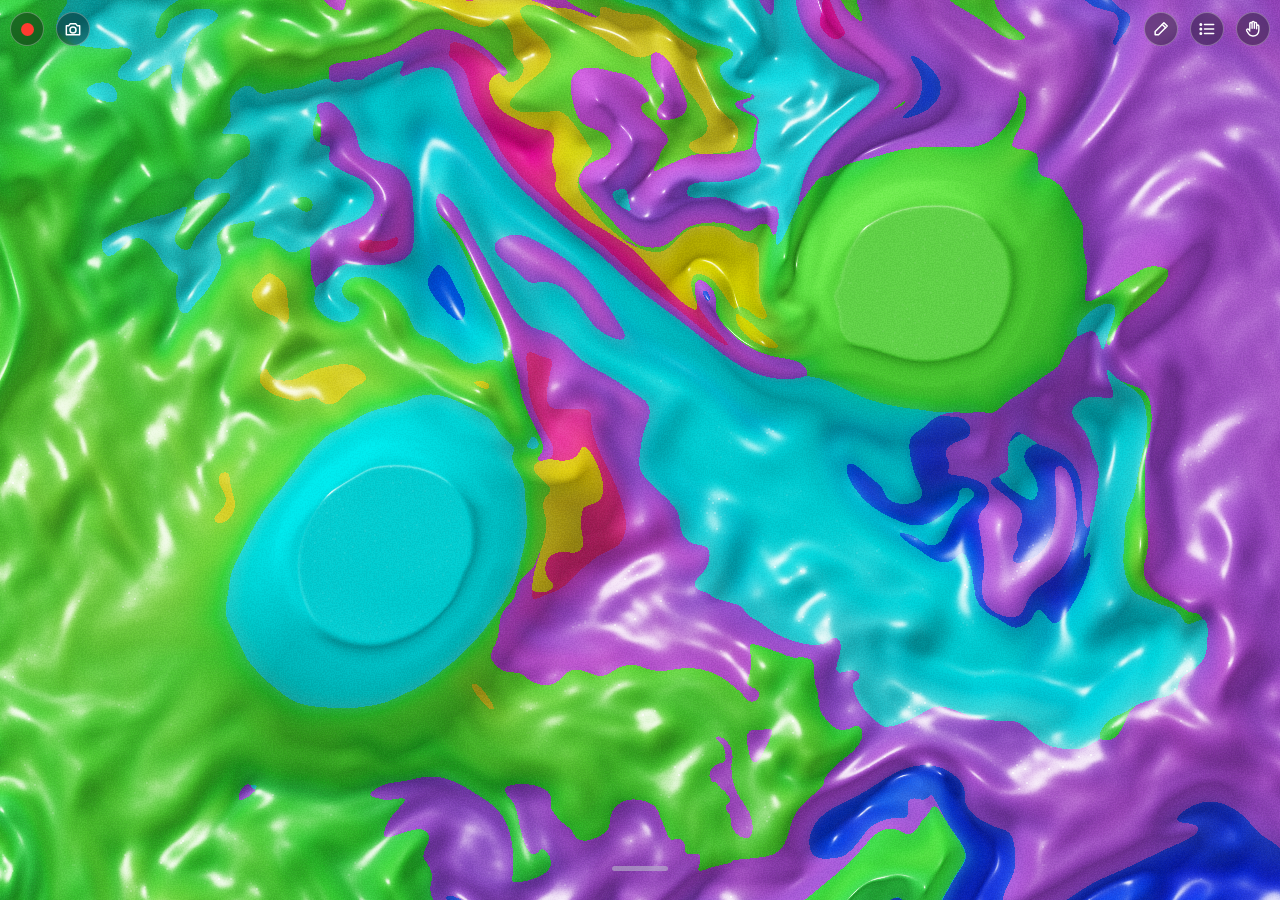
==== commit 7fc5c55d: "Puddle black-ripple floor: touch lights up the crests below, brighter the longer held (v153) Co-Auth" ====
--- a/hand-art/index.html
+++ b/hand-art/index.html
@@ -213,7 +213,7 @@
     <div class="row"><button class="btn" id="pinBtn">비밀번호 바꾸기</button><button class="btn" id="liteBtn">가벼운 모드 켜기</button></div>
     <div class="row"><button class="btn" id="bakOut">마음 백업 내보내기</button><button class="btn" id="bakIn">백업 가져오기</button></div>
     <p class="hint" id="hintTxt"><b>손가락</b> 흐름 그리기 · <b>검지만 펴기</b> 방향 분사<br><b>엄지+검지 집기</b> 소용돌이 · <b>주먹</b> 굳히기<br><b>손가락 톡 굽히기</b> 색이 터짐</p>
-    <p class="hint" id="ver">버전 152</p>
+    <p class="hint" id="ver">버전 153</p>
   </div>
 </div>
 <!-- 마음 남기기: write over the flowing art, then keep it (locked with a 4-digit PIN, on this phone only) or let it flow away -->
@@ -932,6 +932,12 @@
   g*=smoothstep(.15,.55,.5+.5*sin(time*(.09+.14*h3)+h1*6.28));      /* this ring's light comes and goes */
   g*=smoothstep(0.,.2,fq)*(1.-smoothstep(.8,1.,fq));                     /* kept to its own ring */
   gold=(vec3(1.,.62,.24)*1.3*g+vec3(1.,.86,.60)*.75*pow(g,3.))*pow(cr,1.3)*smoothstep(.02,.06,r);   /* a fine line on the very top of each crest */
+  if(hOn>.5){float th=texture(uT,vUv+off).y,tb=0.;for(int i=0;i<6;i++){float a=float(i)*1.047+.3;tb+=texture(uT,vUv+off+vec2(cos(a),sin(a))*vec2(1./aspect,1.)*.045).y;}tb/=6.;
+   float fl=.82+.36*pvn(iuv*vec2(7.,9.)+vec2(time*.35,-time*.27));  /* a touch: the crests below light up gold, brighter the longer it is held */
+   float hv=th*fl*(.3+1.8*pow(cr,1.1));
+   gold+=vec3(1.,.48,.10)*smoothstep(0.,1.2,hv)*1.1+vec3(1.,.72,.30)*smoothstep(.4,2.,hv)*1.2+vec3(1.,.93,.75)*smoothstep(2.,4.,hv)*1.2
+        +vec3(1.,.55,.12)*tb*(.25+.7*cr)+vec3(1.,.76,.4)*smoothstep(1.,3.8,th)*(.5+.5*fl)*(.3+.9*cr);
+   b.rgb*=1.+tb*.9*vec3(1.,.6,.3);}
  }
  if(rings>1.5){                                                      /* the black marble floor (photo): golden lights flaring up here and there and fading again */
   water=1.;D=.2;Db=.2;
@@ -1132,7 +1138,7 @@
 const WATER_RES=200;
 function res(r){let a=canvas.width/canvas.height;if(a<1)a=1/a;const mn=Math.round(r),mx=Math.round(r*a);
   return canvas.width>canvas.height?[mx,mn]:[mn,mx];}
-const VER_TXT='버전 152';
+const VER_TXT='버전 153';
 /* ===== 가상 회전 잠금: OS가 화면을 돌려도(폴드 내부 화면처럼 잠금 요청을 무시하는 경우) 내용은 기기 기준으로 고정 ===== */
 const appEl=document.getElementById('app');let viewAng=-1,viewIW=0,viewIH=0,lockAng=null,lockKey='',lockP=true,devG=null,rawAng=0;
 function devAngle(){let a=0;try{if(screen.orientation&&typeof screen.orientation.angle==='number')a=screen.orientation.angle;else if(typeof window.orientation==='number')a=window.orientation;}catch(e){}
@@ -1634,8 +1640,8 @@
     pdAcc-=step;n++;}
   if(n>=10)pdAcc=0;                                       // after a long pause: do not try to catch up
   if(pdImp.length>200)pdImp.splice(0,pdImp.length-200);
-  const mb=pondFloor===2;
-  if(mb){const [hw,hh]=res(EM.SIM);if(!pdHt||pdHt.r.w!==hw||pdHt.r.h!==hh){freeD(pdHt);pdHt=dfbo(hw,hh);}touchField(pdHt,dt,0,0,2.4);}   // marble floor: touching lights up the stone below
+  const mb=pondFloor>=1;
+  if(mb){const [hw,hh]=res(EM.SIM);if(!pdHt||pdHt.r.w!==hw||pdHt.r.h!==hh){freeD(pdHt);pdHt=dfbo(hw,hh);}touchField(pdHt,dt,0,0,2.4);}   // marble / black-ripple floors: touching lights up the floor below
   else if(pdHt){freeD(pdHt);pdHt=null;}
   const u=use('pdRender',[0,0]);gl.uniform1i(u.uH,pdH.r.bind(0));gl.uniform1i(u.uT,(mb?pdHt.r:pdH.r).bind(4));gl.uniform1f(u.hOn,mb?1:0);gl.uniform1i(u.uB,pdBed.bind(1));gl.uniform2f(u.px,pdH.r.tx,pdH.r.ty);
   gl.uniform2f(u.tilt,Math.max(-.6,Math.min(.6,viewTilt[0])),Math.max(-.6,Math.min(.6,viewTilt[1])));
